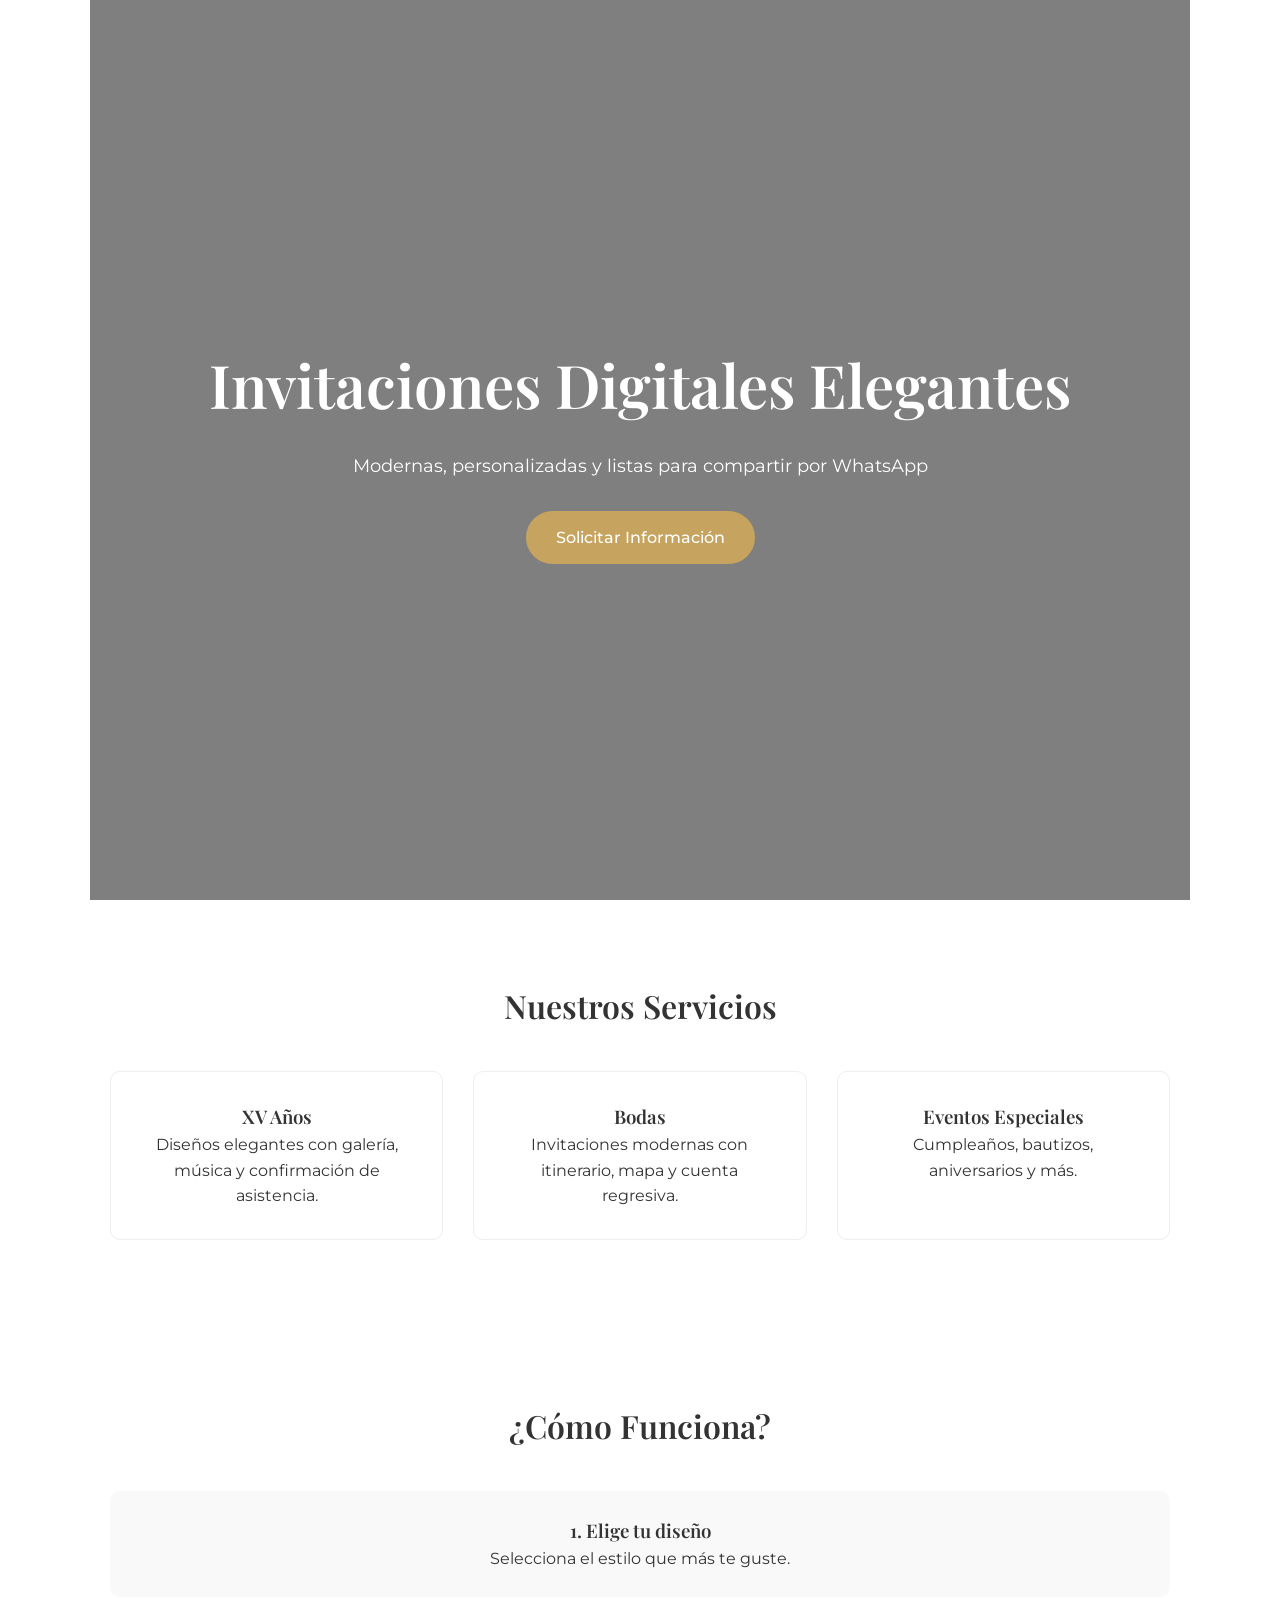
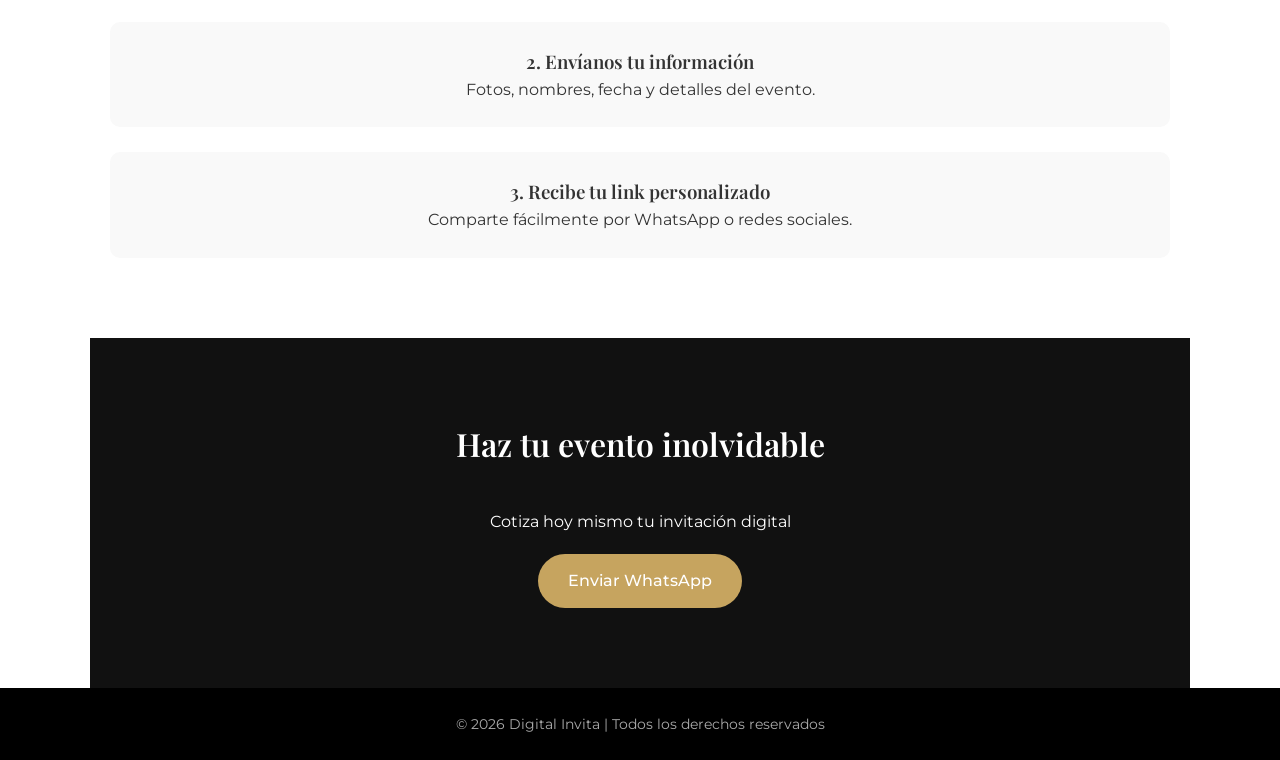
==== index.html @ bcbbf936 "Create index.html" ====
<!DOCTYPE html>
<html lang="es">
<head>
<meta charset="UTF-8">
<meta name="viewport" content="width=device-width, initial-scale=1.0">
<title>Invitaciones Digitales | Digital Invita</title>
<meta name="description" content="Invitaciones digitales elegantes, modernas y personalizadas para XV años, bodas y eventos especiales.">

<link href="https://fonts.googleapis.com/css2?family=Playfair+Display:wght@500;600&family=Montserrat:wght@300;400;500&display=swap" rel="stylesheet">

<style>

:root{
  --color-principal:#c6a45f;
  --color-oscuro:#111;
  --color-claro:#fff;
  --gris:#777;
}

*{
  margin:0;
  padding:0;
  box-sizing:border-box;
}

body{
  font-family:'Montserrat', sans-serif;
  background:#fff;
  color:#333;
  line-height:1.6;
}

h1,h2,h3{
  font-family:'Playfair Display', serif;
  font-weight:600;
}

/* HERO */

.hero{
  height:100vh;
  background:linear-gradient(rgba(0,0,0,.5),rgba(0,0,0,.5)),
  url('https://images.unsplash.com/photo-1519741497674-611481863552') center/cover no-repeat;
  display:flex;
  align-items:center;
  justify-content:center;
  text-align:center;
  color:#fff;
  padding:20px;
}

.hero h1{
  font-size:clamp(32px,6vw,60px);
  margin-bottom:20px;
}

.hero p{
  font-size:18px;
  margin-bottom:30px;
}

.btn{
  display:inline-block;
  padding:14px 30px;
  background:var(--color-principal);
  color:#fff;
  text-decoration:none;
  border-radius:30px;
  font-weight:500;
  transition:.3s;
}

.btn:hover{
  background:#a8894d;
}

/* SECTIONS */

section{
  padding:80px 20px;
  max-width:1100px;
  margin:auto;
  text-align:center;
}

section h2{
  margin-bottom:40px;
  font-size:32px;
}

/* SERVICIOS */

.cards{
  display:grid;
  grid-template-columns:repeat(auto-fit,minmax(250px,1fr));
  gap:30px;
}

.card{
  padding:30px;
  border:1px solid #eee;
  border-radius:10px;
  transition:.3s;
}

.card:hover{
  transform:translateY(-5px);
  box-shadow:0 10px 20px rgba(0,0,0,.08);
}

/* PASOS */

.steps{
  display:grid;
  gap:25px;
}

.step{
  background:#f9f9f9;
  padding:25px;
  border-radius:10px;
}

/* CTA FINAL */

.cta{
  background:var(--color-oscuro);
  color:#fff;
  padding:80px 20px;
}

/* FOOTER */

footer{
  background:#000;
  color:#aaa;
  text-align:center;
  padding:25px;
  font-size:14px;
}

</style>
</head>
<body>

<!-- HERO -->

<section class="hero">
  <div>
    <h1>Invitaciones Digitales Elegantes</h1>
    <p>Modernas, personalizadas y listas para compartir por WhatsApp</p>
    <a href="#contacto" class="btn">Solicitar Información</a>
  </div>
</section>

<!-- SERVICIOS -->

<section>
  <h2>Nuestros Servicios</h2>
  <div class="cards">
    <div class="card">
      <h3>XV Años</h3>
      <p>Diseños elegantes con galería, música y confirmación de asistencia.</p>
    </div>
    <div class="card">
      <h3>Bodas</h3>
      <p>Invitaciones modernas con itinerario, mapa y cuenta regresiva.</p>
    </div>
    <div class="card">
      <h3>Eventos Especiales</h3>
      <p>Cumpleaños, bautizos, aniversarios y más.</p>
    </div>
  </div>
</section>

<!-- CÓMO FUNCIONA -->

<section>
  <h2>¿Cómo Funciona?</h2>
  <div class="steps">
    <div class="step">
      <h3>1. Elige tu diseño</h3>
      <p>Selecciona el estilo que más te guste.</p>
    </div>
    <div class="step">
      <h3>2. Envíanos tu información</h3>
      <p>Fotos, nombres, fecha y detalles del evento.</p>
    </div>
    <div class="step">
      <h3>3. Recibe tu link personalizado</h3>
      <p>Comparte fácilmente por WhatsApp o redes sociales.</p>
    </div>
  </div>
</section>

<!-- CTA FINAL -->

<section class="cta" id="contacto">
  <h2>Haz tu evento inolvidable</h2>
  <p style="margin:20px 0;">Cotiza hoy mismo tu invitación digital</p>
  <a href="https://wa.me/521XXXXXXXXXX" class="btn">Enviar WhatsApp</a>
</section>

<footer>
  © 2026 Digital Invita | Todos los derechos reservados
</footer>

</body>
</html>
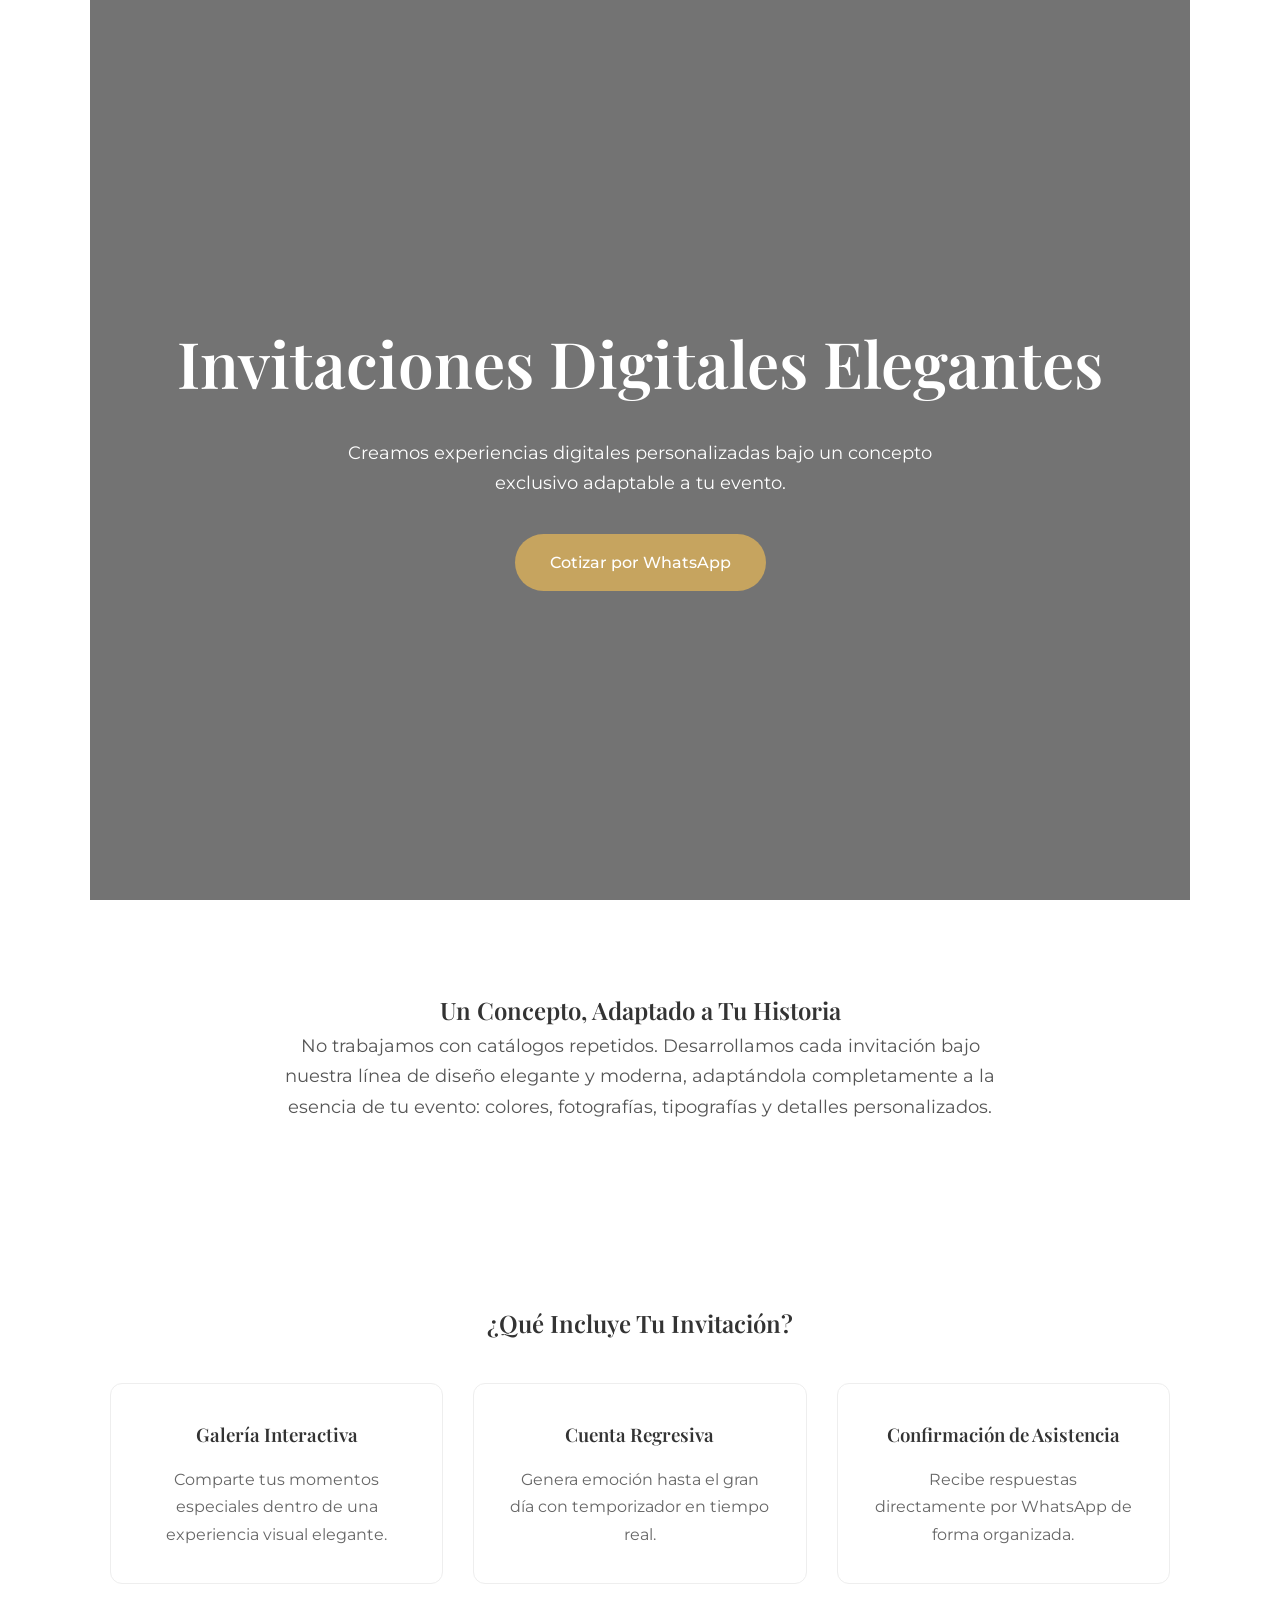
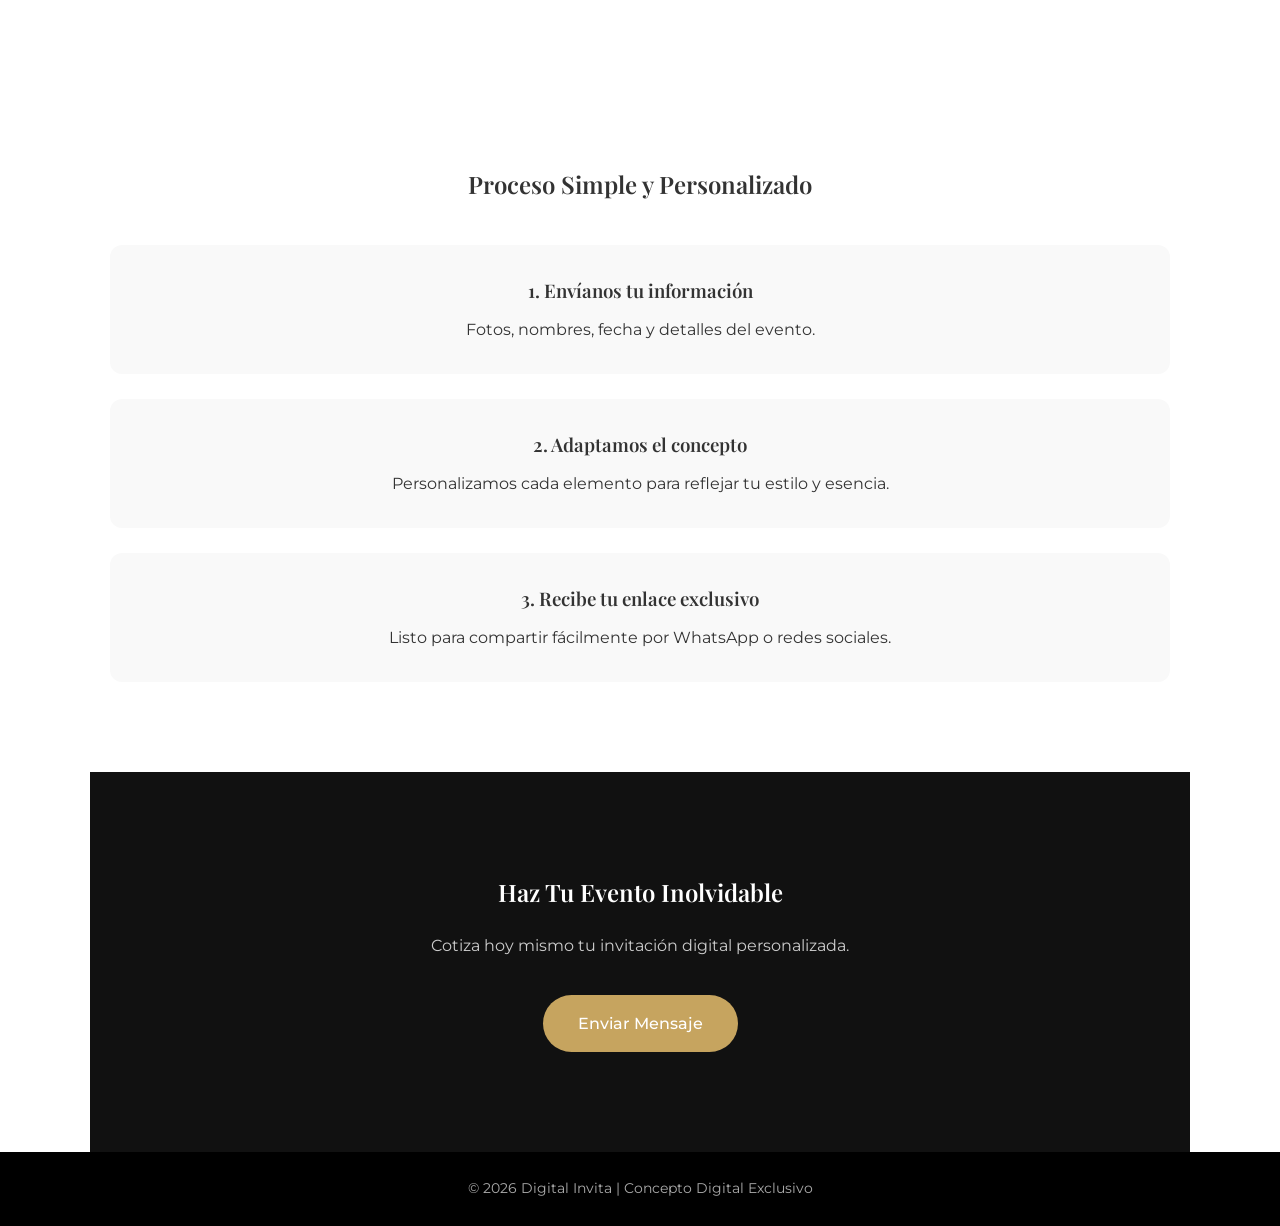
==== commit 9c867066: "Actualizar index.html" ====
--- a/index.html
+++ b/index.html
@@ -3,10 +3,10 @@
 <head>
 <meta charset="UTF-8">
 <meta name="viewport" content="width=device-width, initial-scale=1.0">
-<title>Invitaciones Digitales | Digital Invita</title>
-<meta name="description" content="Invitaciones digitales elegantes, modernas y personalizadas para XV años, bodas y eventos especiales.">
-
-<link href="https://fonts.googleapis.com/css2?family=Playfair+Display:wght@500;600&family=Montserrat:wght@300;400;500&display=swap" rel="stylesheet">
+<title>Invitaciones Digitales Personalizadas | Digital Invita</title>
+<meta name="description" content="Invitaciones digitales elegantes y personalizadas bajo un concepto exclusivo adaptable a tu evento.">
+
+<link href="https://fonts.googleapis.com/css2?family=Playfair+Display:wght@500;600;700&family=Montserrat:wght@300;400;500&display=swap" rel="stylesheet">
 
 <style>
 
@@ -27,7 +27,7 @@
   font-family:'Montserrat', sans-serif;
   background:#fff;
   color:#333;
-  line-height:1.6;
+  line-height:1.7;
 }
 
 h1,h2,h3{
@@ -35,11 +35,18 @@
   font-weight:600;
 }
 
+section{
+  padding:90px 20px;
+  max-width:1100px;
+  margin:auto;
+  text-align:center;
+}
+
 /* HERO */
 
 .hero{
   height:100vh;
-  background:linear-gradient(rgba(0,0,0,.5),rgba(0,0,0,.5)),
+  background:linear-gradient(rgba(0,0,0,.55),rgba(0,0,0,.55)),
   url('https://images.unsplash.com/photo-1519741497674-611481863552') center/cover no-repeat;
   display:flex;
   align-items:center;
@@ -50,62 +57,69 @@
 }
 
 .hero h1{
-  font-size:clamp(32px,6vw,60px);
+  font-size:clamp(34px,6vw,64px);
   margin-bottom:20px;
 }
 
 .hero p{
   font-size:18px;
-  margin-bottom:30px;
+  max-width:600px;
+  margin:0 auto 35px;
 }
 
 .btn{
   display:inline-block;
-  padding:14px 30px;
+  padding:15px 35px;
   background:var(--color-principal);
   color:#fff;
   text-decoration:none;
-  border-radius:30px;
+  border-radius:40px;
   font-weight:500;
-  transition:.3s;
+  transition:.3s ease;
 }
 
 .btn:hover{
   background:#a8894d;
-}
-
-/* SECTIONS */
-
-section{
-  padding:80px 20px;
-  max-width:1100px;
+  transform:translateY(-2px);
+}
+
+/* CONCEPTO */
+
+.concepto p{
+  max-width:750px;
   margin:auto;
-  text-align:center;
-}
-
-section h2{
-  margin-bottom:40px;
-  font-size:32px;
-}
-
-/* SERVICIOS */
+  font-size:18px;
+  color:#555;
+}
+
+/* BENEFICIOS */
 
 .cards{
   display:grid;
-  grid-template-columns:repeat(auto-fit,minmax(250px,1fr));
+  grid-template-columns:repeat(auto-fit,minmax(260px,1fr));
   gap:30px;
+  margin-top:40px;
 }
 
 .card{
-  padding:30px;
+  padding:35px;
   border:1px solid #eee;
-  border-radius:10px;
+  border-radius:12px;
   transition:.3s;
+  background:#fff;
 }
 
 .card:hover{
-  transform:translateY(-5px);
-  box-shadow:0 10px 20px rgba(0,0,0,.08);
+  transform:translateY(-6px);
+  box-shadow:0 15px 30px rgba(0,0,0,.07);
+}
+
+.card h3{
+  margin-bottom:15px;
+}
+
+.card p{
+  color:#666;
 }
 
 /* PASOS */
@@ -113,12 +127,17 @@
 .steps{
   display:grid;
   gap:25px;
+  margin-top:40px;
 }
 
 .step{
   background:#f9f9f9;
-  padding:25px;
-  border-radius:10px;
+  padding:30px;
+  border-radius:12px;
+}
+
+.step h3{
+  margin-bottom:10px;
 }
 
 /* CTA FINAL */
@@ -126,10 +145,13 @@
 .cta{
   background:var(--color-oscuro);
   color:#fff;
-  padding:80px 20px;
-}
-
-/* FOOTER */
+  padding:100px 20px;
+}
+
+.cta p{
+  margin:20px 0 35px;
+  color:#ccc;
+}
 
 footer{
   background:#000;
@@ -148,62 +170,74 @@
 <section class="hero">
   <div>
     <h1>Invitaciones Digitales Elegantes</h1>
-    <p>Modernas, personalizadas y listas para compartir por WhatsApp</p>
-    <a href="#contacto" class="btn">Solicitar Información</a>
+    <p>Creamos experiencias digitales personalizadas bajo un concepto exclusivo adaptable a tu evento.</p>
+    <a href="#contacto" class="btn">Cotizar por WhatsApp</a>
   </div>
 </section>
 
-<!-- SERVICIOS -->
+<!-- CONCEPTO -->
+
+<section class="concepto">
+  <h2>Un Concepto, Adaptado a Tu Historia</h2>
+  <p>
+  No trabajamos con catálogos repetidos.  
+  Desarrollamos cada invitación bajo nuestra línea de diseño elegante y moderna,
+  adaptándola completamente a la esencia de tu evento: colores, fotografías,
+  tipografías y detalles personalizados.
+  </p>
+</section>
+
+<!-- BENEFICIOS -->
 
 <section>
-  <h2>Nuestros Servicios</h2>
+  <h2>¿Qué Incluye Tu Invitación?</h2>
   <div class="cards">
     <div class="card">
-      <h3>XV Años</h3>
-      <p>Diseños elegantes con galería, música y confirmación de asistencia.</p>
+      <h3>Galería Interactiva</h3>
+      <p>Comparte tus momentos especiales dentro de una experiencia visual elegante.</p>
     </div>
     <div class="card">
-      <h3>Bodas</h3>
-      <p>Invitaciones modernas con itinerario, mapa y cuenta regresiva.</p>
+      <h3>Cuenta Regresiva</h3>
+      <p>Genera emoción hasta el gran día con temporizador en tiempo real.</p>
     </div>
     <div class="card">
-      <h3>Eventos Especiales</h3>
-      <p>Cumpleaños, bautizos, aniversarios y más.</p>
+      <h3>Confirmación de Asistencia</h3>
+      <p>Recibe respuestas directamente por WhatsApp de forma organizada.</p>
     </div>
   </div>
 </section>
 
-<!-- CÓMO FUNCIONA -->
+<!-- PROCESO -->
 
 <section>
-  <h2>¿Cómo Funciona?</h2>
+  <h2>Proceso Simple y Personalizado</h2>
   <div class="steps">
     <div class="step">
-      <h3>1. Elige tu diseño</h3>
-      <p>Selecciona el estilo que más te guste.</p>
+      <h3>1. Envíanos tu información</h3>
+      <p>Fotos, nombres, fecha y detalles del evento.</p>
     </div>
     <div class="step">
-      <h3>2. Envíanos tu información</h3>
-      <p>Fotos, nombres, fecha y detalles del evento.</p>
+      <h3>2. Adaptamos el concepto</h3>
+      <p>Personalizamos cada elemento para reflejar tu estilo y esencia.</p>
     </div>
     <div class="step">
-      <h3>3. Recibe tu link personalizado</h3>
-      <p>Comparte fácilmente por WhatsApp o redes sociales.</p>
+      <h3>3. Recibe tu enlace exclusivo</h3>
+      <p>Listo para compartir fácilmente por WhatsApp o redes sociales.</p>
     </div>
   </div>
 </section>
 
-<!-- CTA FINAL -->
+<!-- CTA -->
 
 <section class="cta" id="contacto">
-  <h2>Haz tu evento inolvidable</h2>
-  <p style="margin:20px 0;">Cotiza hoy mismo tu invitación digital</p>
-  <a href="https://wa.me/521XXXXXXXXXX" class="btn">Enviar WhatsApp</a>
+  <h2>Haz Tu Evento Inolvidable</h2>
+  <p>Cotiza hoy mismo tu invitación digital personalizada.</p>
+  <a href="https://wa.me/521XXXXXXXXXX" class="btn">Enviar Mensaje</a>
 </section>
 
 <footer>
-  © 2026 Digital Invita | Todos los derechos reservados
+  © 2026 Digital Invita | Concepto Digital Exclusivo
 </footer>
 
 </body>
-</html>
+</html>
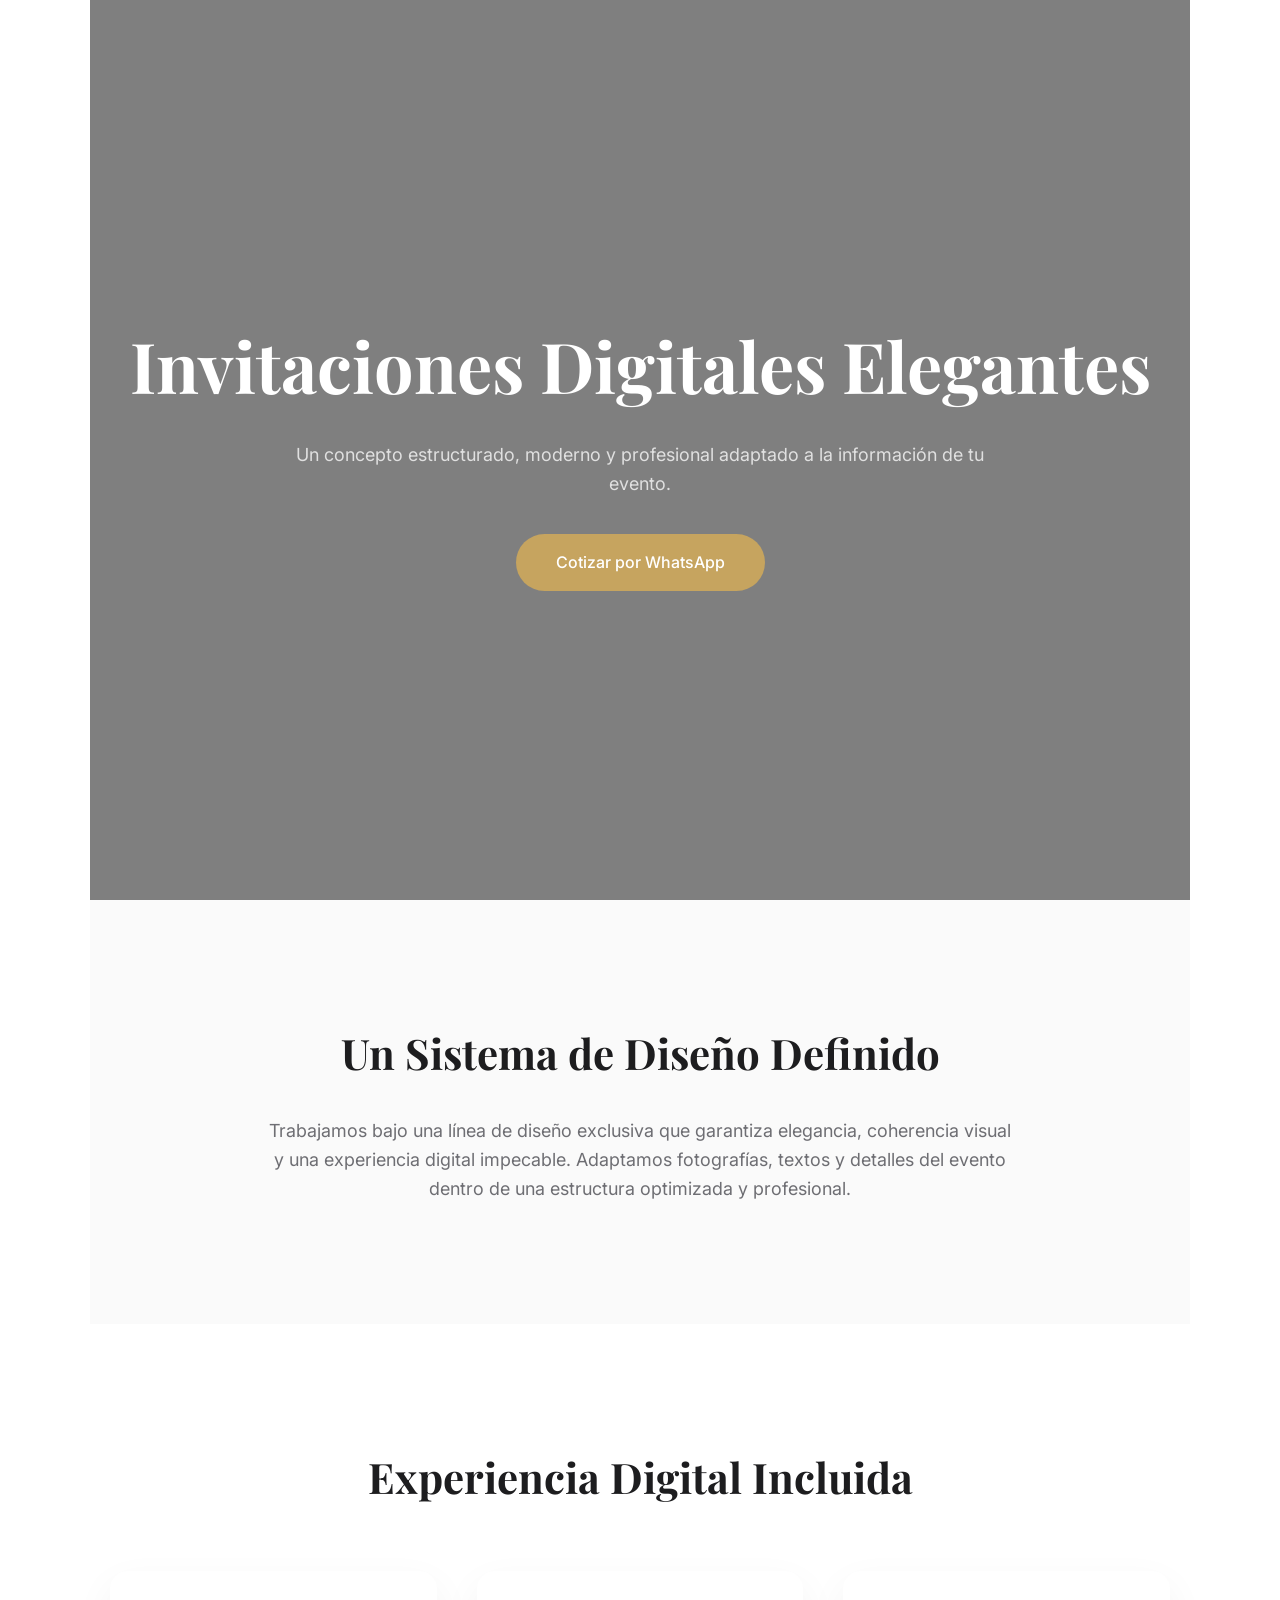
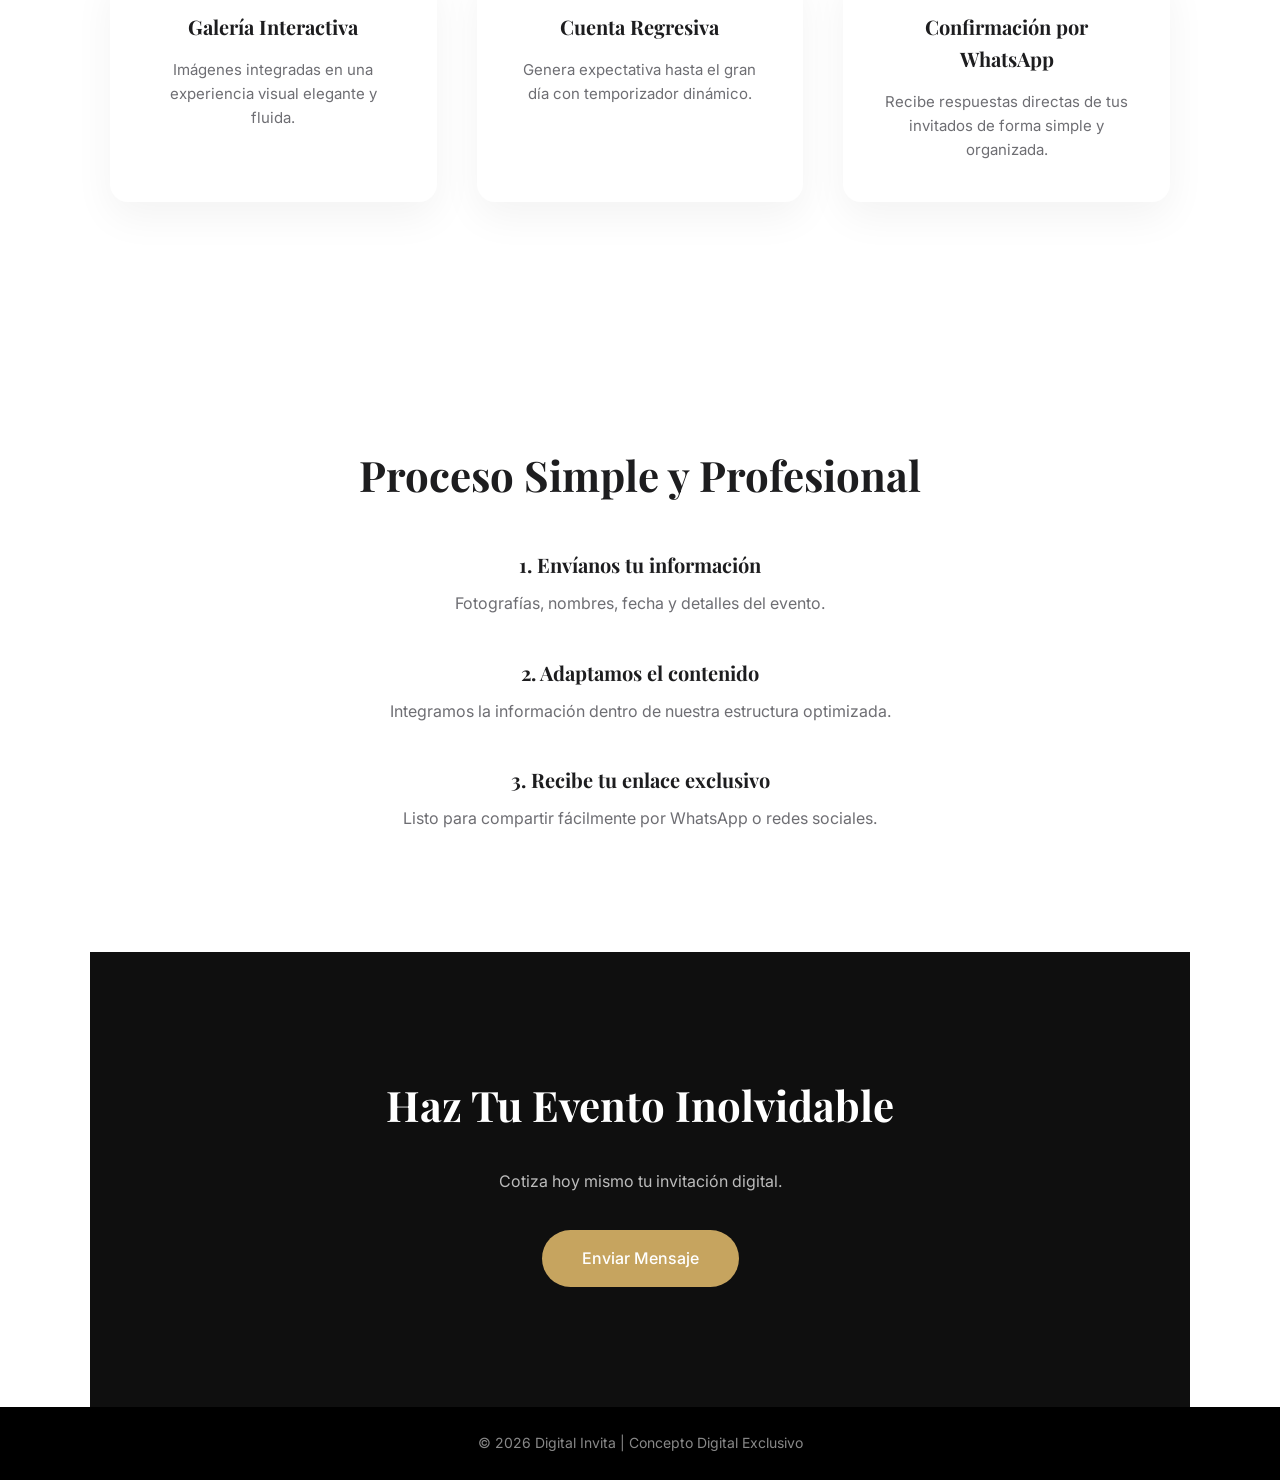
==== commit 691f85ec: "Actualizar index.html" ====
--- a/index.html
+++ b/index.html
@@ -3,19 +3,23 @@
 <head>
 <meta charset="UTF-8">
 <meta name="viewport" content="width=device-width, initial-scale=1.0">
-<title>Invitaciones Digitales Personalizadas | Digital Invita</title>
-<meta name="description" content="Invitaciones digitales elegantes y personalizadas bajo un concepto exclusivo adaptable a tu evento.">
-
-<link href="https://fonts.googleapis.com/css2?family=Playfair+Display:wght@500;600;700&family=Montserrat:wght@300;400;500&display=swap" rel="stylesheet">
+<title>Digital Invita | Invitaciones Digitales Elegantes</title>
+<meta name="description" content="Invitaciones digitales elegantes bajo un concepto estructurado, moderno y profesional.">
+
+<link href="https://fonts.googleapis.com/css2?family=Playfair+Display:wght@600;700&family=Inter:wght@300;400;500;600&display=swap" rel="stylesheet">
 
 <style>
 
+/* ===== VARIABLES ===== */
+
 :root{
-  --color-principal:#c6a45f;
-  --color-oscuro:#111;
-  --color-claro:#fff;
-  --gris:#777;
-}
+  --gold:#c6a45f;
+  --dark:#0f0f0f;
+  --light:#ffffff;
+  --gray:#6e6e73;
+}
+
+/* ===== RESET ===== */
 
 *{
   margin:0;
@@ -24,143 +28,171 @@
 }
 
 body{
-  font-family:'Montserrat', sans-serif;
+  font-family:'Inter', sans-serif;
   background:#fff;
-  color:#333;
-  line-height:1.7;
-}
-
-h1,h2,h3{
-  font-family:'Playfair Display', serif;
-  font-weight:600;
+  color:#1d1d1f;
+  line-height:1.6;
+  -webkit-font-smoothing:antialiased;
 }
 
 section{
-  padding:90px 20px;
+  padding:120px 20px;
   max-width:1100px;
   margin:auto;
   text-align:center;
 }
 
-/* HERO */
+h1,h2,h3{
+  font-family:'Playfair Display', serif;
+}
+
+h2{
+  font-size:clamp(28px,4vw,42px);
+  margin-bottom:30px;
+}
+
+p{
+  color:var(--gray);
+  max-width:750px;
+  margin:auto;
+}
+
+/* ===== HERO ===== */
 
 .hero{
   height:100vh;
-  background:linear-gradient(rgba(0,0,0,.55),rgba(0,0,0,.55)),
-  url('https://images.unsplash.com/photo-1519741497674-611481863552') center/cover no-repeat;
   display:flex;
   align-items:center;
   justify-content:center;
   text-align:center;
+  background:
+  linear-gradient(rgba(0,0,0,.5),rgba(0,0,0,.5)),
+  url('https://images.unsplash.com/photo-1519741497674-611481863552') center/cover no-repeat;
   color:#fff;
   padding:20px;
 }
 
+.hero-content{
+  animation:fadeUp 1.2s ease forwards;
+  opacity:0;
+}
+
 .hero h1{
-  font-size:clamp(34px,6vw,64px);
+  font-size:clamp(36px,6vw,70px);
   margin-bottom:20px;
 }
 
 .hero p{
   font-size:18px;
-  max-width:600px;
-  margin:0 auto 35px;
+  margin-bottom:35px;
+  color:#e0e0e0;
 }
 
 .btn{
   display:inline-block;
-  padding:15px 35px;
-  background:var(--color-principal);
+  padding:16px 40px;
+  background:var(--gold);
   color:#fff;
   text-decoration:none;
-  border-radius:40px;
+  border-radius:50px;
   font-weight:500;
   transition:.3s ease;
 }
 
 .btn:hover{
-  background:#a8894d;
-  transform:translateY(-2px);
-}
-
-/* CONCEPTO */
+  transform:translateY(-3px);
+  box-shadow:0 10px 25px rgba(0,0,0,.2);
+}
+
+/* ===== CONCEPTO ===== */
+
+.concepto{
+  background:#fafafa;
+}
 
 .concepto p{
-  max-width:750px;
-  margin:auto;
   font-size:18px;
-  color:#555;
-}
-
-/* BENEFICIOS */
-
-.cards{
+}
+
+/* ===== BENEFICIOS ===== */
+
+.grid{
   display:grid;
   grid-template-columns:repeat(auto-fit,minmax(260px,1fr));
-  gap:30px;
-  margin-top:40px;
+  gap:40px;
+  margin-top:60px;
 }
 
 .card{
-  padding:35px;
-  border:1px solid #eee;
-  border-radius:12px;
-  transition:.3s;
+  padding:40px;
+  border-radius:18px;
   background:#fff;
-}
-
-.card:hover{
-  transform:translateY(-6px);
-  box-shadow:0 15px 30px rgba(0,0,0,.07);
+  box-shadow:0 15px 40px rgba(0,0,0,.05);
+  transition:.4s ease;
+  opacity:0;
+  transform:translateY(40px);
+}
+
+.card.visible{
+  opacity:1;
+  transform:translateY(0);
 }
 
 .card h3{
   margin-bottom:15px;
+  font-size:20px;
 }
 
 .card p{
-  color:#666;
-}
-
-/* PASOS */
-
-.steps{
-  display:grid;
-  gap:25px;
+  font-size:15px;
+}
+
+/* ===== PROCESO ===== */
+
+.step{
   margin-top:40px;
-}
-
-.step{
-  background:#f9f9f9;
-  padding:30px;
-  border-radius:12px;
 }
 
 .step h3{
   margin-bottom:10px;
-}
-
-/* CTA FINAL */
+  font-size:20px;
+}
+
+/* ===== CTA ===== */
 
 .cta{
-  background:var(--color-oscuro);
+  background:var(--dark);
   color:#fff;
-  padding:100px 20px;
 }
 
 .cta p{
-  margin:20px 0 35px;
-  color:#ccc;
-}
+  color:#bcbcbc;
+  margin-bottom:35px;
+}
+
+/* ===== FOOTER ===== */
 
 footer{
   background:#000;
-  color:#aaa;
+  color:#888;
   text-align:center;
   padding:25px;
   font-size:14px;
 }
 
+/* ===== ANIMATIONS ===== */
+
+@keyframes fadeUp{
+  from{
+    opacity:0;
+    transform:translateY(40px);
+  }
+  to{
+    opacity:1;
+    transform:translateY(0);
+  }
+}
+
 </style>
 </head>
 <body>
@@ -168,9 +200,9 @@
 <!-- HERO -->
 
 <section class="hero">
-  <div>
+  <div class="hero-content">
     <h1>Invitaciones Digitales Elegantes</h1>
-    <p>Creamos experiencias digitales personalizadas bajo un concepto exclusivo adaptable a tu evento.</p>
+    <p>Un concepto estructurado, moderno y profesional adaptado a la información de tu evento.</p>
     <a href="#contacto" class="btn">Cotizar por WhatsApp</a>
   </div>
 </section>
@@ -178,31 +210,34 @@
 <!-- CONCEPTO -->
 
 <section class="concepto">
-  <h2>Un Concepto, Adaptado a Tu Historia</h2>
+  <h2>Un Sistema de Diseño Definido</h2>
   <p>
-  No trabajamos con catálogos repetidos.  
-  Desarrollamos cada invitación bajo nuestra línea de diseño elegante y moderna,
-  adaptándola completamente a la esencia de tu evento: colores, fotografías,
-  tipografías y detalles personalizados.
+  Trabajamos bajo una línea de diseño exclusiva que garantiza elegancia,
+  coherencia visual y una experiencia digital impecable.
+  Adaptamos fotografías, textos y detalles del evento dentro de
+  una estructura optimizada y profesional.
   </p>
 </section>
 
 <!-- BENEFICIOS -->
 
 <section>
-  <h2>¿Qué Incluye Tu Invitación?</h2>
-  <div class="cards">
+  <h2>Experiencia Digital Incluida</h2>
+
+  <div class="grid">
     <div class="card">
       <h3>Galería Interactiva</h3>
-      <p>Comparte tus momentos especiales dentro de una experiencia visual elegante.</p>
+      <p>Imágenes integradas en una experiencia visual elegante y fluida.</p>
     </div>
+
     <div class="card">
       <h3>Cuenta Regresiva</h3>
-      <p>Genera emoción hasta el gran día con temporizador en tiempo real.</p>
+      <p>Genera expectativa hasta el gran día con temporizador dinámico.</p>
     </div>
+
     <div class="card">
-      <h3>Confirmación de Asistencia</h3>
-      <p>Recibe respuestas directamente por WhatsApp de forma organizada.</p>
+      <h3>Confirmación por WhatsApp</h3>
+      <p>Recibe respuestas directas de tus invitados de forma simple y organizada.</p>
     </div>
   </div>
 </section>
@@ -210,20 +245,21 @@
 <!-- PROCESO -->
 
 <section>
-  <h2>Proceso Simple y Personalizado</h2>
-  <div class="steps">
-    <div class="step">
-      <h3>1. Envíanos tu información</h3>
-      <p>Fotos, nombres, fecha y detalles del evento.</p>
-    </div>
-    <div class="step">
-      <h3>2. Adaptamos el concepto</h3>
-      <p>Personalizamos cada elemento para reflejar tu estilo y esencia.</p>
-    </div>
-    <div class="step">
-      <h3>3. Recibe tu enlace exclusivo</h3>
-      <p>Listo para compartir fácilmente por WhatsApp o redes sociales.</p>
-    </div>
+  <h2>Proceso Simple y Profesional</h2>
+
+  <div class="step">
+    <h3>1. Envíanos tu información</h3>
+    <p>Fotografías, nombres, fecha y detalles del evento.</p>
+  </div>
+
+  <div class="step">
+    <h3>2. Adaptamos el contenido</h3>
+    <p>Integramos la información dentro de nuestra estructura optimizada.</p>
+  </div>
+
+  <div class="step">
+    <h3>3. Recibe tu enlace exclusivo</h3>
+    <p>Listo para compartir fácilmente por WhatsApp o redes sociales.</p>
   </div>
 </section>
 
@@ -231,7 +267,7 @@
 
 <section class="cta" id="contacto">
   <h2>Haz Tu Evento Inolvidable</h2>
-  <p>Cotiza hoy mismo tu invitación digital personalizada.</p>
+  <p>Cotiza hoy mismo tu invitación digital.</p>
   <a href="https://wa.me/521XXXXXXXXXX" class="btn">Enviar Mensaje</a>
 </section>
 
@@ -239,5 +275,25 @@
   © 2026 Digital Invita | Concepto Digital Exclusivo
 </footer>
 
+<script>
+
+/* Animación suave al hacer scroll */
+
+const cards = document.querySelectorAll('.card');
+
+function reveal(){
+  const trigger = window.innerHeight * 0.85;
+  cards.forEach(card=>{
+    const top = card.getBoundingClientRect().top;
+    if(top < trigger){
+      card.classList.add('visible');
+    }
+  });
+}
+
+window.addEventListener('scroll', reveal);
+
+</script>
+
 </body>
 </html>
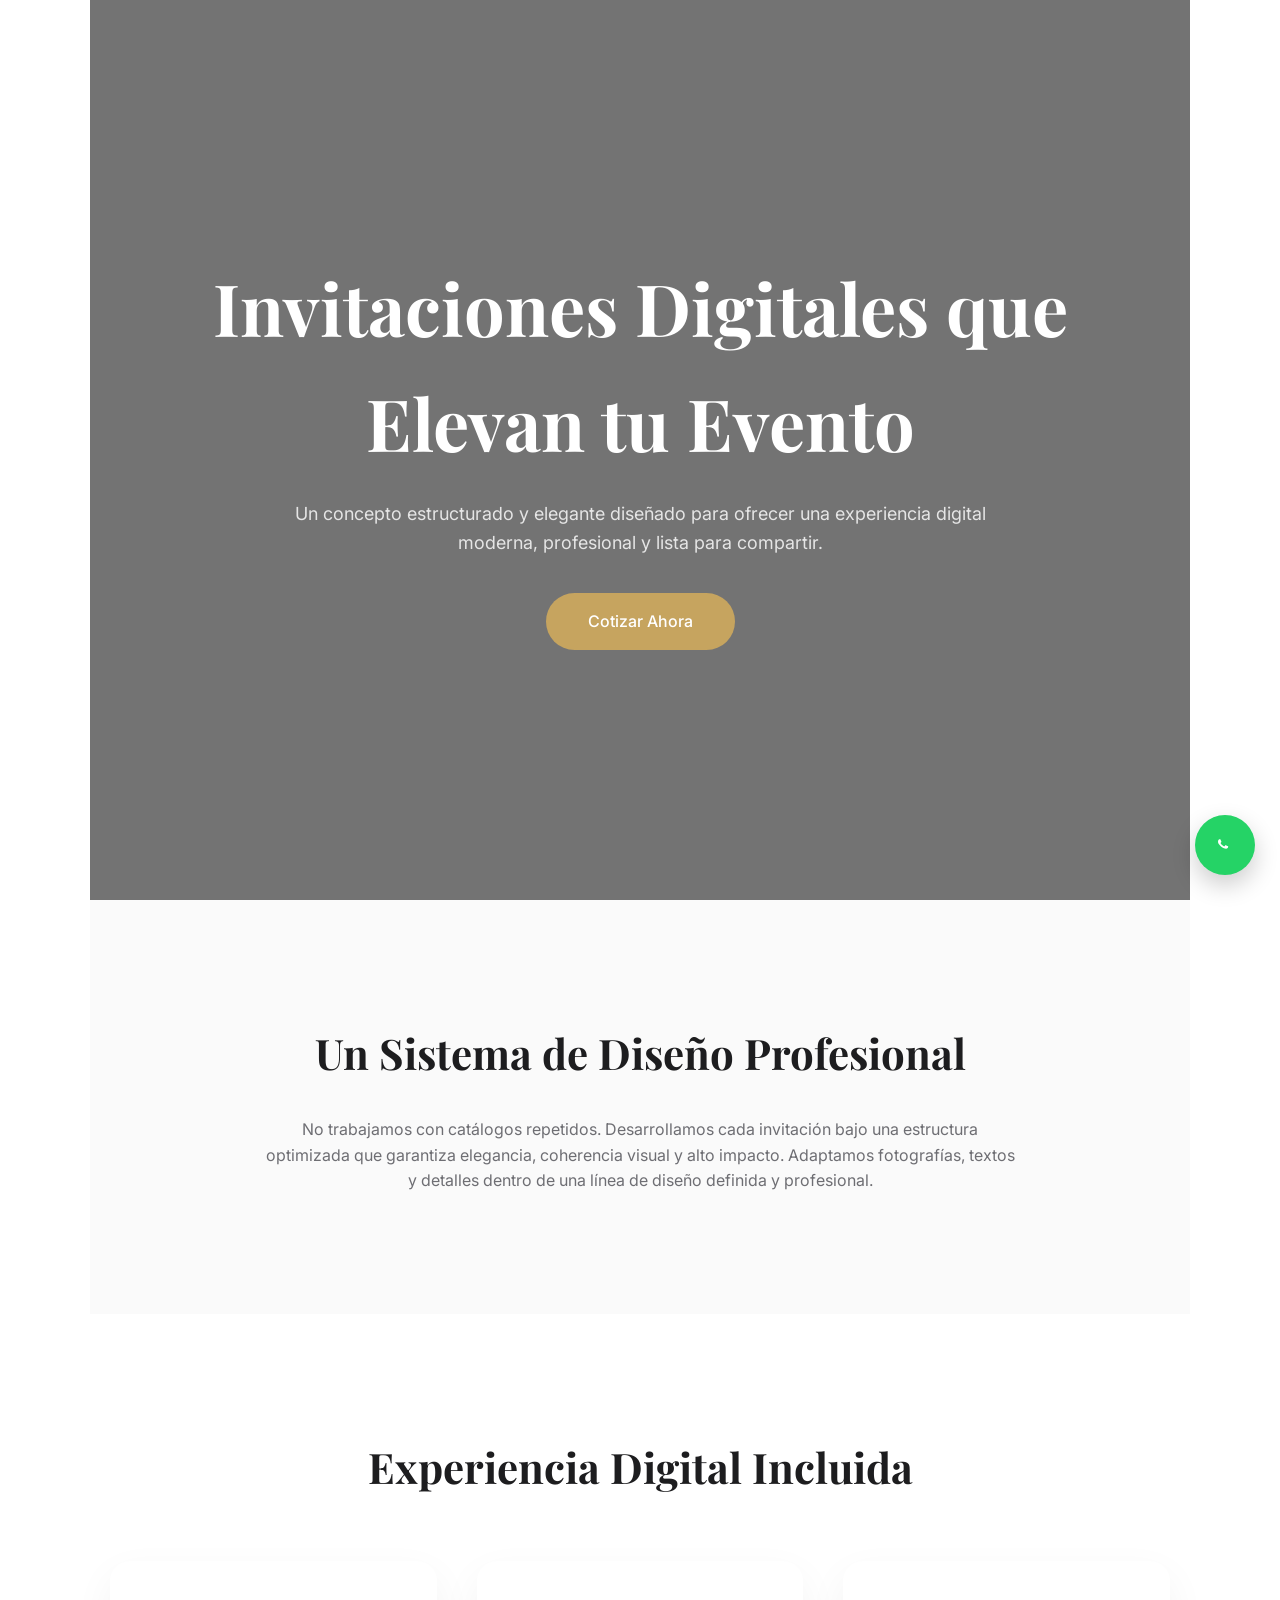
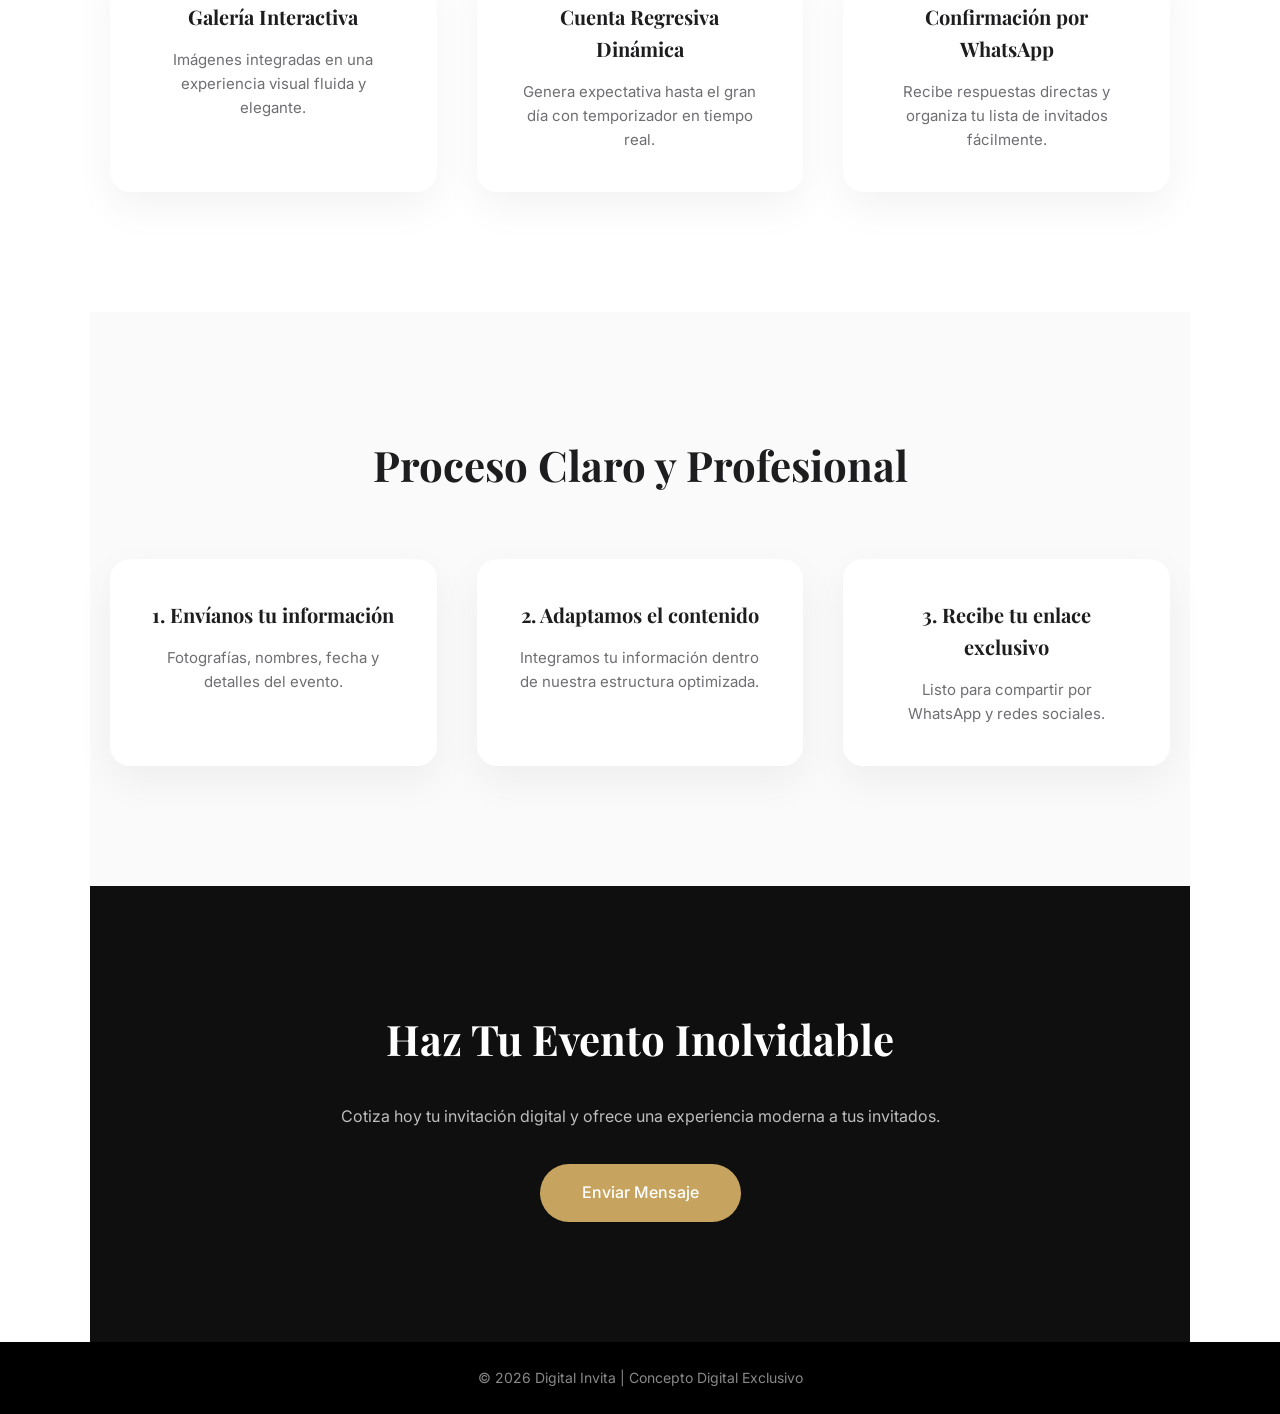
==== commit 3f455254: "Actualizar index.html" ====
--- a/index.html
+++ b/index.html
@@ -3,14 +3,18 @@
 <head>
 <meta charset="UTF-8">
 <meta name="viewport" content="width=device-width, initial-scale=1.0">
+
 <title>Digital Invita | Invitaciones Digitales Elegantes</title>
-<meta name="description" content="Invitaciones digitales elegantes bajo un concepto estructurado, moderno y profesional.">
+<meta name="description" content="Invitaciones digitales elegantes bajo un concepto estructurado y profesional. Experiencia moderna lista para compartir por WhatsApp.">
+
+<link rel="preconnect" href="https://fonts.googleapis.com">
+<link rel="preconnect" href="https://fonts.gstatic.com" crossorigin>
 
 <link href="https://fonts.googleapis.com/css2?family=Playfair+Display:wght@600;700&family=Inter:wght@300;400;500;600&display=swap" rel="stylesheet">
 
 <style>
 
-/* ===== VARIABLES ===== */
+/* ========= VARIABLES ========= */
 
 :root{
   --gold:#c6a45f;
@@ -19,12 +23,16 @@
   --gray:#6e6e73;
 }
 
-/* ===== RESET ===== */
+/* ========= RESET ========= */
 
 *{
   margin:0;
   padding:0;
   box-sizing:border-box;
+}
+
+html{
+  scroll-behavior:smooth;
 }
 
 body{
@@ -33,6 +41,7 @@
   color:#1d1d1f;
   line-height:1.6;
   -webkit-font-smoothing:antialiased;
+  overflow-x:hidden;
 }
 
 section{
@@ -53,11 +62,11 @@
 
 p{
   color:var(--gray);
-  max-width:750px;
+  max-width:760px;
   margin:auto;
 }
 
-/* ===== HERO ===== */
+/* ========= HERO ========= */
 
 .hero{
   height:100vh;
@@ -66,8 +75,8 @@
   justify-content:center;
   text-align:center;
   background:
-  linear-gradient(rgba(0,0,0,.5),rgba(0,0,0,.5)),
-  url('https://images.unsplash.com/photo-1519741497674-611481863552') center/cover no-repeat;
+  linear-gradient(rgba(0,0,0,.55),rgba(0,0,0,.55)),
+  url('https://images.unsplash.com/photo-1519741497674-611481863552?q=80&w=1600&auto=format&fit=crop') center/cover no-repeat;
   color:#fff;
   padding:20px;
 }
@@ -78,19 +87,19 @@
 }
 
 .hero h1{
-  font-size:clamp(36px,6vw,70px);
+  font-size:clamp(38px,6vw,72px);
   margin-bottom:20px;
 }
 
 .hero p{
   font-size:18px;
   margin-bottom:35px;
-  color:#e0e0e0;
+  color:#e5e5e5;
 }
 
 .btn{
   display:inline-block;
-  padding:16px 40px;
+  padding:16px 42px;
   background:var(--gold);
   color:#fff;
   text-decoration:none;
@@ -100,21 +109,15 @@
 }
 
 .btn:hover{
-  transform:translateY(-3px);
-  box-shadow:0 10px 25px rgba(0,0,0,.2);
-}
-
-/* ===== CONCEPTO ===== */
-
-.concepto{
+  transform:translateY(-4px);
+  box-shadow:0 15px 30px rgba(0,0,0,.25);
+}
+
+/* ========= SECCIONES ========= */
+
+.light{
   background:#fafafa;
 }
-
-.concepto p{
-  font-size:18px;
-}
-
-/* ===== BENEFICIOS ===== */
 
 .grid{
   display:grid;
@@ -125,10 +128,10 @@
 
 .card{
   padding:40px;
-  border-radius:18px;
+  border-radius:20px;
   background:#fff;
   box-shadow:0 15px 40px rgba(0,0,0,.05);
-  transition:.4s ease;
+  transition:all .6s ease;
   opacity:0;
   transform:translateY(40px);
 }
@@ -147,18 +150,7 @@
   font-size:15px;
 }
 
-/* ===== PROCESO ===== */
-
-.step{
-  margin-top:40px;
-}
-
-.step h3{
-  margin-bottom:10px;
-  font-size:20px;
-}
-
-/* ===== CTA ===== */
+/* ========= CTA ========= */
 
 .cta{
   background:var(--dark);
@@ -166,11 +158,11 @@
 }
 
 .cta p{
-  color:#bcbcbc;
+  color:#bdbdbd;
   margin-bottom:35px;
 }
 
-/* ===== FOOTER ===== */
+/* ========= FOOTER ========= */
 
 footer{
   background:#000;
@@ -180,7 +172,34 @@
   font-size:14px;
 }
 
-/* ===== ANIMATIONS ===== */
+/* ========= WHATSAPP FLOAT ========= */
+
+.whatsapp{
+  position:fixed;
+  bottom:25px;
+  right:25px;
+  width:60px;
+  height:60px;
+  border-radius:50%;
+  background:#25D366;
+  display:flex;
+  align-items:center;
+  justify-content:center;
+  box-shadow:0 10px 25px rgba(0,0,0,.2);
+  transition:.3s ease;
+  z-index:999;
+}
+
+.whatsapp:hover{
+  transform:scale(1.08);
+}
+
+.whatsapp svg{
+  width:28px;
+  fill:#fff;
+}
+
+/* ========= ANIMATIONS ========= */
 
 @keyframes fadeUp{
   from{
@@ -201,21 +220,20 @@
 
 <section class="hero">
   <div class="hero-content">
-    <h1>Invitaciones Digitales Elegantes</h1>
-    <p>Un concepto estructurado, moderno y profesional adaptado a la información de tu evento.</p>
-    <a href="#contacto" class="btn">Cotizar por WhatsApp</a>
+    <h1>Invitaciones Digitales que Elevan tu Evento</h1>
+    <p>Un concepto estructurado y elegante diseñado para ofrecer una experiencia digital moderna, profesional y lista para compartir.</p>
+    <a href="#contacto" class="btn">Cotizar Ahora</a>
   </div>
 </section>
 
 <!-- CONCEPTO -->
 
-<section class="concepto">
-  <h2>Un Sistema de Diseño Definido</h2>
+<section class="light">
+  <h2>Un Sistema de Diseño Profesional</h2>
   <p>
-  Trabajamos bajo una línea de diseño exclusiva que garantiza elegancia,
-  coherencia visual y una experiencia digital impecable.
-  Adaptamos fotografías, textos y detalles del evento dentro de
-  una estructura optimizada y profesional.
+  No trabajamos con catálogos repetidos.  
+  Desarrollamos cada invitación bajo una estructura optimizada que garantiza elegancia, coherencia visual y alto impacto.  
+  Adaptamos fotografías, textos y detalles dentro de una línea de diseño definida y profesional.
   </p>
 </section>
 
@@ -227,39 +245,41 @@
   <div class="grid">
     <div class="card">
       <h3>Galería Interactiva</h3>
-      <p>Imágenes integradas en una experiencia visual elegante y fluida.</p>
-    </div>
-
-    <div class="card">
-      <h3>Cuenta Regresiva</h3>
-      <p>Genera expectativa hasta el gran día con temporizador dinámico.</p>
+      <p>Imágenes integradas en una experiencia visual fluida y elegante.</p>
+    </div>
+
+    <div class="card">
+      <h3>Cuenta Regresiva Dinámica</h3>
+      <p>Genera expectativa hasta el gran día con temporizador en tiempo real.</p>
     </div>
 
     <div class="card">
       <h3>Confirmación por WhatsApp</h3>
-      <p>Recibe respuestas directas de tus invitados de forma simple y organizada.</p>
+      <p>Recibe respuestas directas y organiza tu lista de invitados fácilmente.</p>
     </div>
   </div>
 </section>
 
 <!-- PROCESO -->
 
-<section>
-  <h2>Proceso Simple y Profesional</h2>
-
-  <div class="step">
-    <h3>1. Envíanos tu información</h3>
-    <p>Fotografías, nombres, fecha y detalles del evento.</p>
-  </div>
-
-  <div class="step">
-    <h3>2. Adaptamos el contenido</h3>
-    <p>Integramos la información dentro de nuestra estructura optimizada.</p>
-  </div>
-
-  <div class="step">
-    <h3>3. Recibe tu enlace exclusivo</h3>
-    <p>Listo para compartir fácilmente por WhatsApp o redes sociales.</p>
+<section class="light">
+  <h2>Proceso Claro y Profesional</h2>
+
+  <div class="grid">
+    <div class="card">
+      <h3>1. Envíanos tu información</h3>
+      <p>Fotografías, nombres, fecha y detalles del evento.</p>
+    </div>
+
+    <div class="card">
+      <h3>2. Adaptamos el contenido</h3>
+      <p>Integramos tu información dentro de nuestra estructura optimizada.</p>
+    </div>
+
+    <div class="card">
+      <h3>3. Recibe tu enlace exclusivo</h3>
+      <p>Listo para compartir por WhatsApp y redes sociales.</p>
+    </div>
   </div>
 </section>
 
@@ -267,7 +287,7 @@
 
 <section class="cta" id="contacto">
   <h2>Haz Tu Evento Inolvidable</h2>
-  <p>Cotiza hoy mismo tu invitación digital.</p>
+  <p>Cotiza hoy tu invitación digital y ofrece una experiencia moderna a tus invitados.</p>
   <a href="https://wa.me/521XXXXXXXXXX" class="btn">Enviar Mensaje</a>
 </section>
 
@@ -275,9 +295,17 @@
   © 2026 Digital Invita | Concepto Digital Exclusivo
 </footer>
 
+<!-- BOTÓN FLOTANTE WHATSAPP -->
+
+<a href="https://wa.me/521XXXXXXXXXX" class="whatsapp" target="_blank">
+  <svg viewBox="0 0 32 32">
+    <path d="M19.11 17.09c-.29-.14-1.71-.84-1.97-.94-.26-.1-.45-.14-.64.14-.19.29-.74.94-.91 1.14-.17.19-.33.22-.62.07-.29-.14-1.23-.45-2.34-1.43-.87-.77-1.46-1.71-1.63-2-.17-.29-.02-.44.13-.59.13-.13.29-.33.43-.5.14-.17.19-.29.29-.48.1-.19.05-.36-.02-.5-.07-.14-.64-1.55-.88-2.12-.23-.55-.47-.47-.64-.48h-.55c-.19 0-.5.07-.76.36-.26.29-1 1-1 2.43 0 1.43 1.03 2.81 1.17 3 .14.19 2.02 3.08 4.89 4.32.68.29 1.21.46 1.63.59.68.22 1.3.19 1.79.12.55-.08 1.71-.7 1.95-1.38.24-.67.24-1.25.17-1.38-.07-.12-.26-.19-.55-.33z"/>
+  </svg>
+</a>
+
 <script>
 
-/* Animación suave al hacer scroll */
+/* Scroll reveal elegante */
 
 const cards = document.querySelectorAll('.card');
 
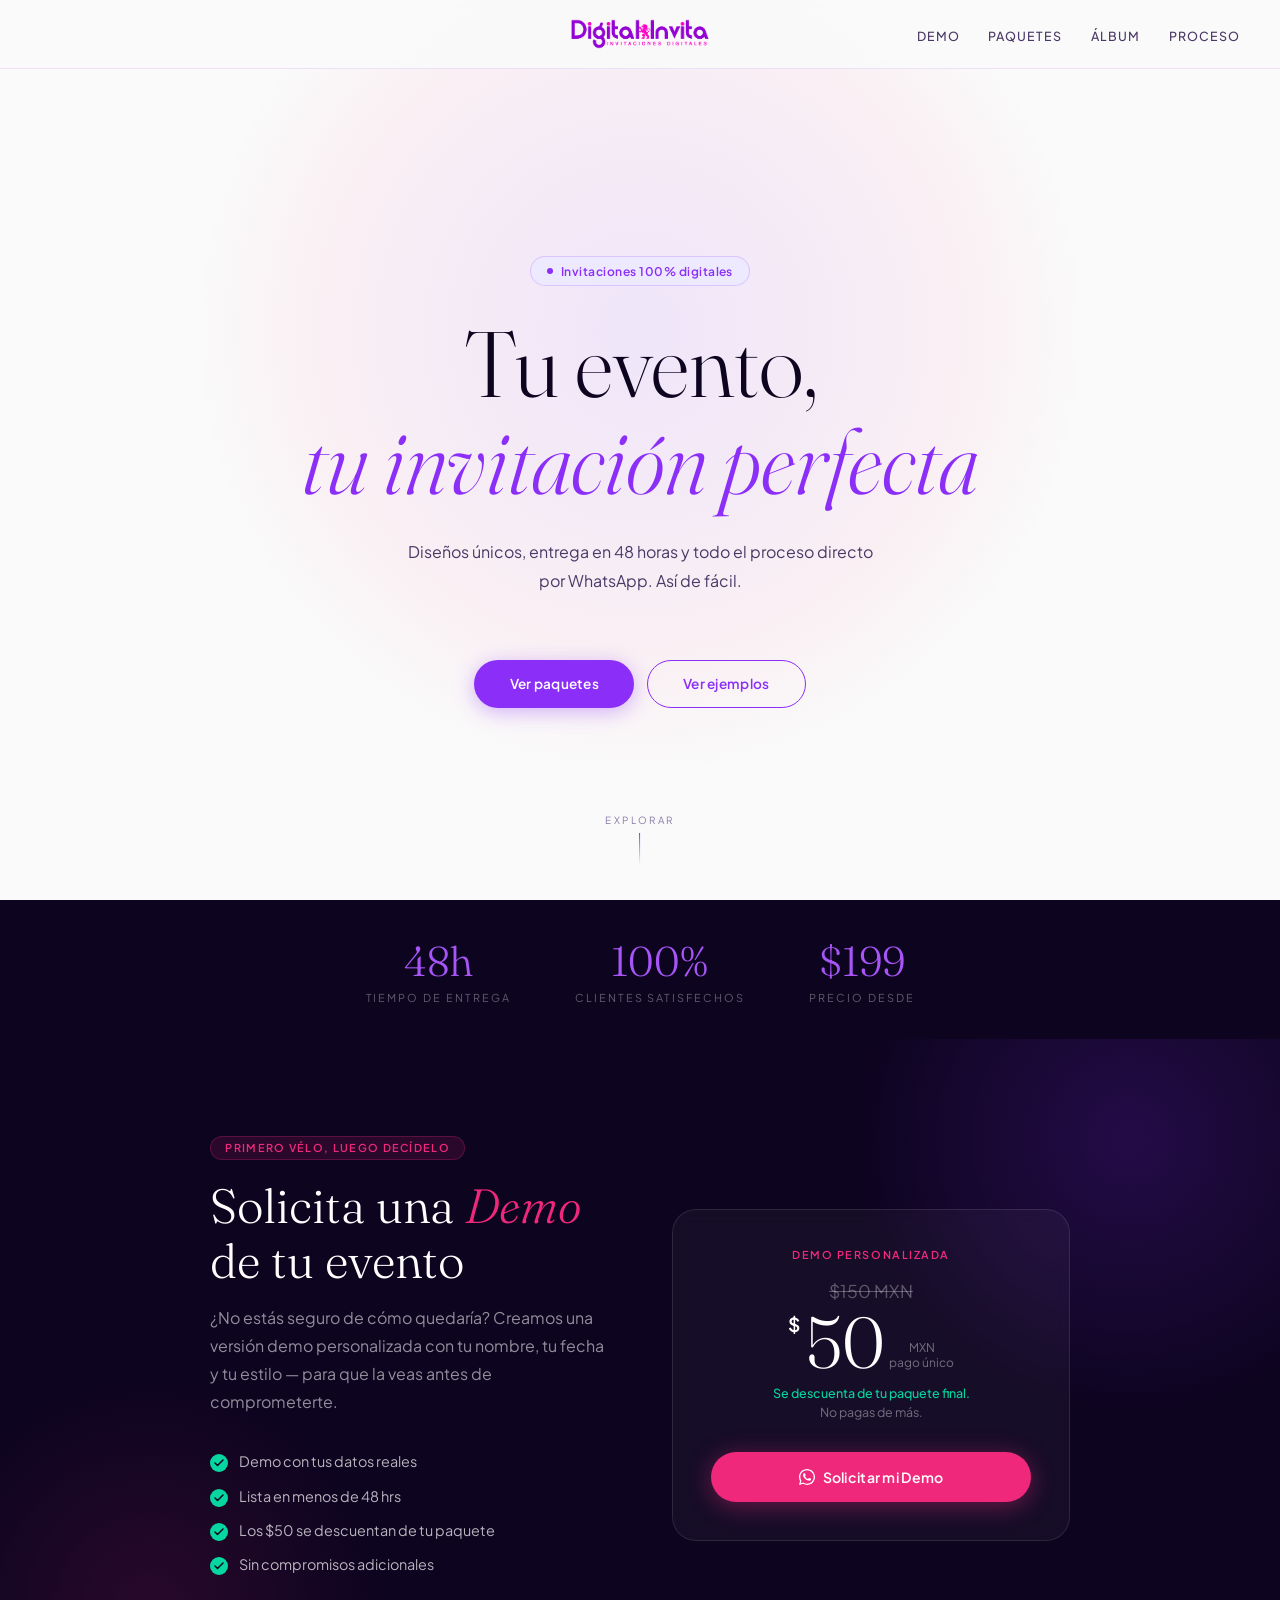
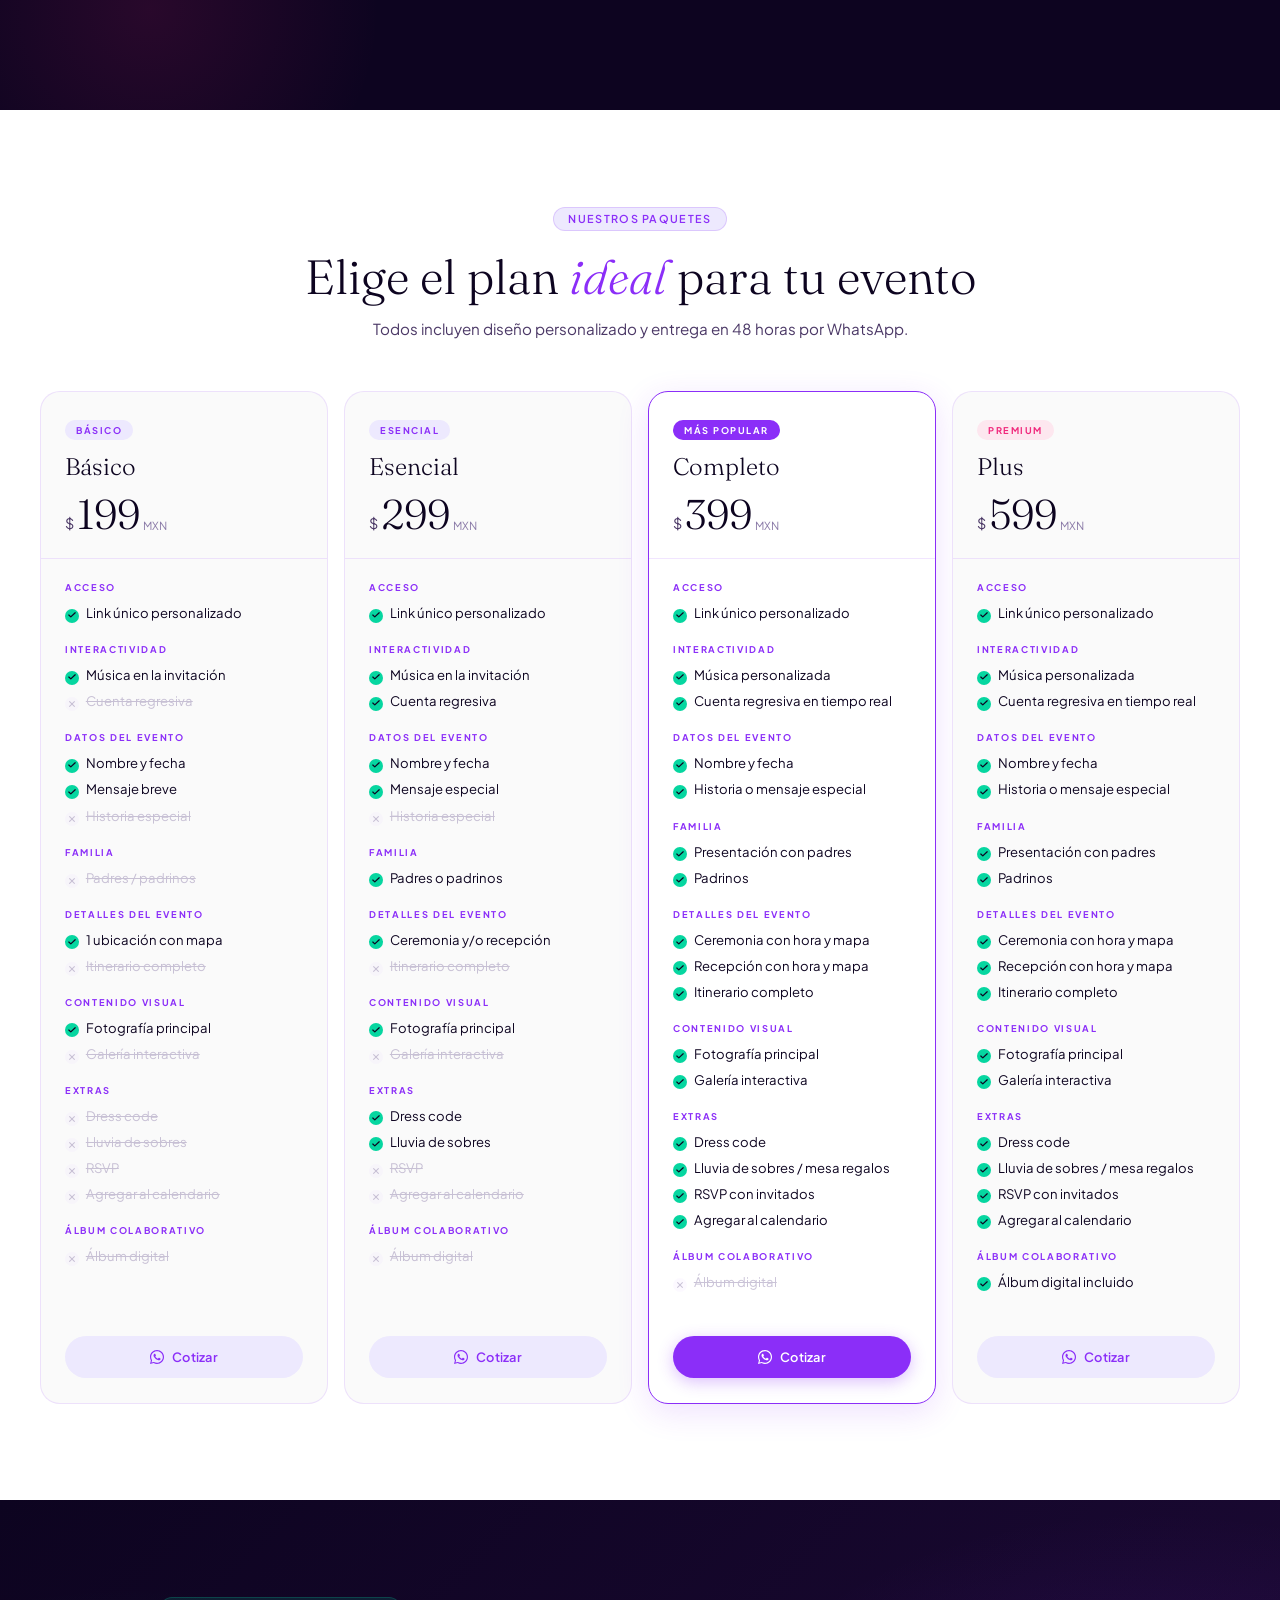
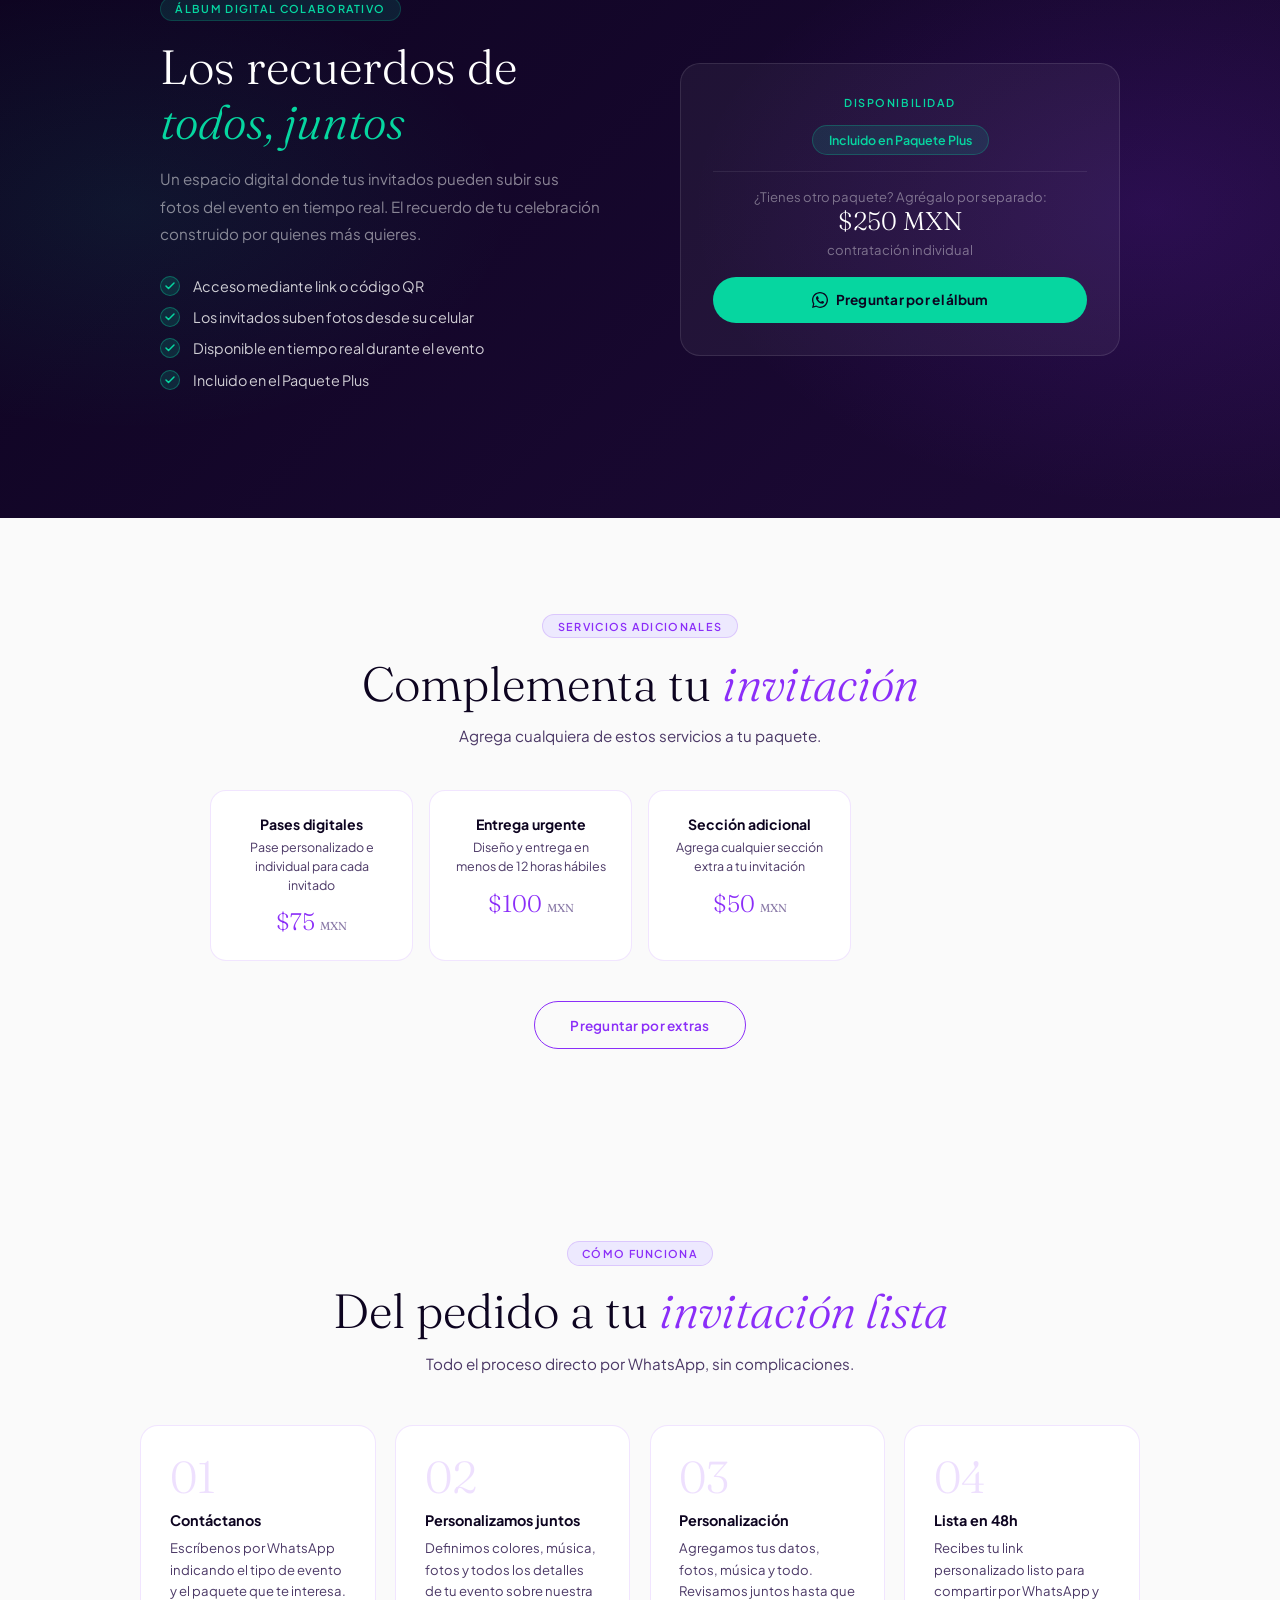
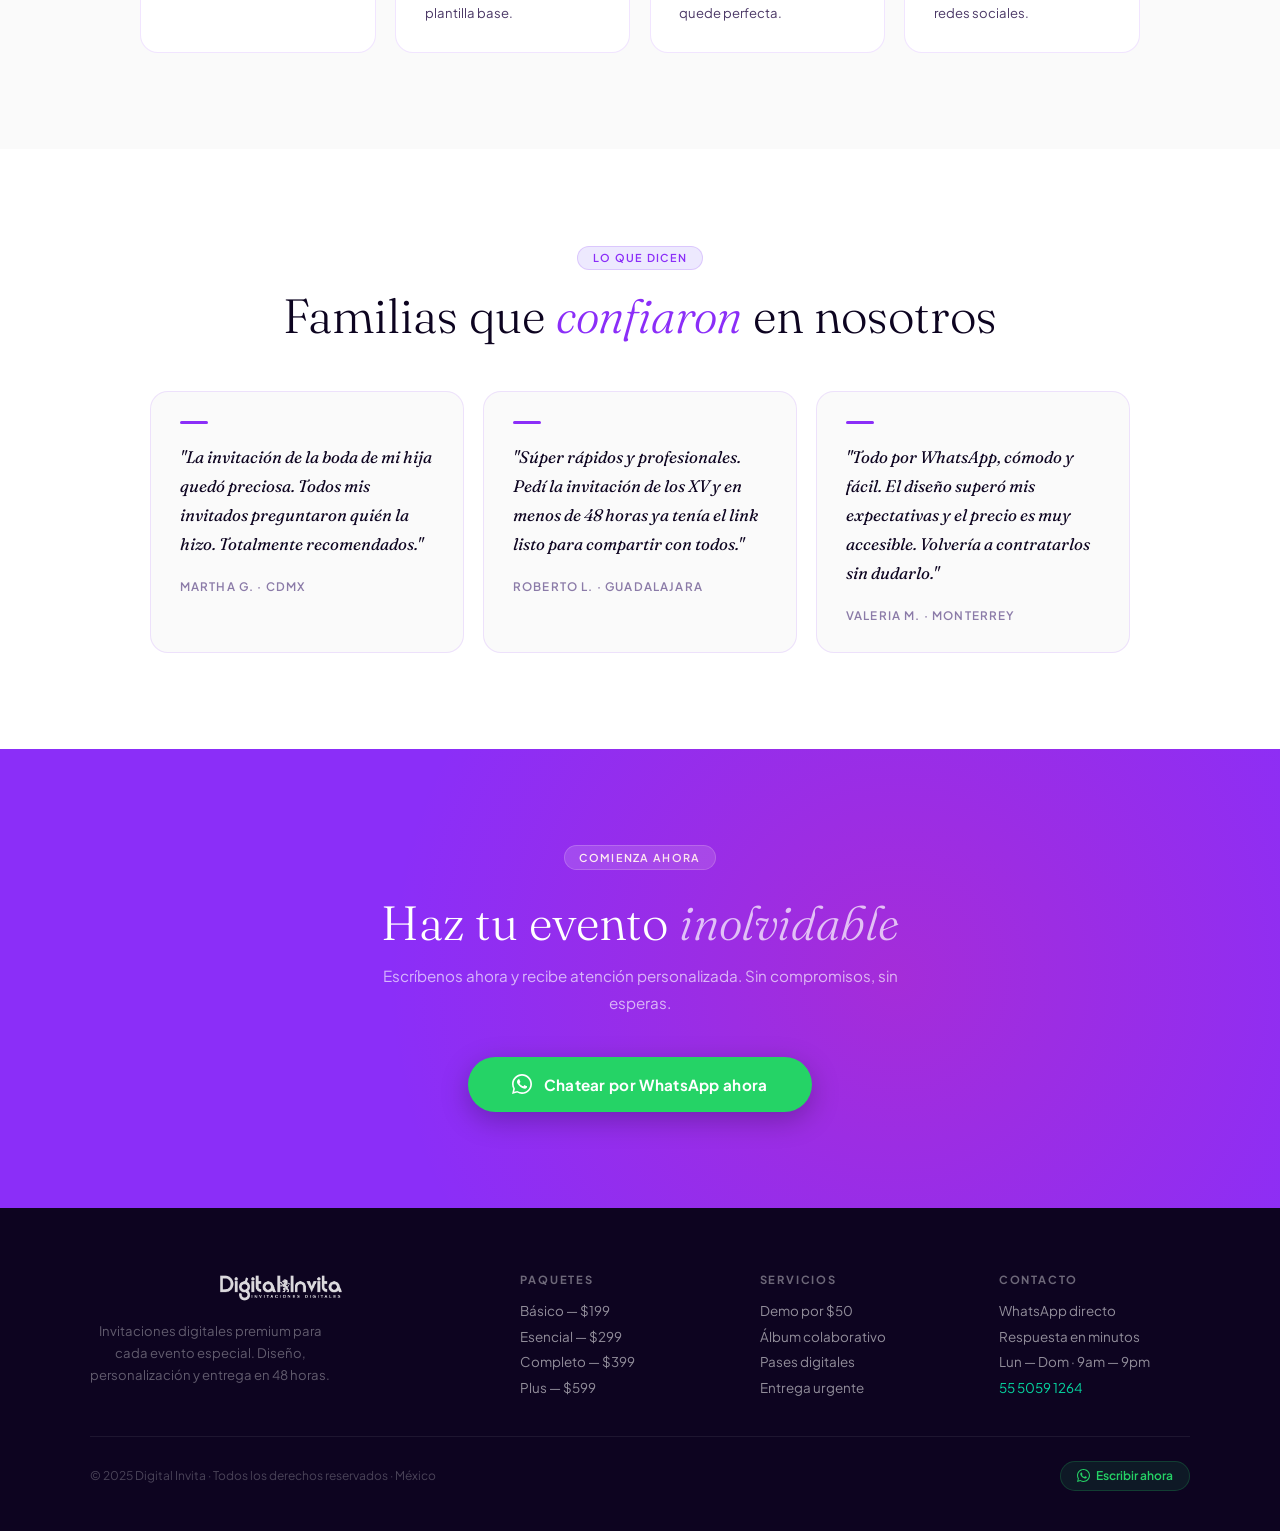
==== commit 3d0a3bf0: "Add files via upload" ====
--- a/index.html
+++ b/index.html
@@ -3,325 +3,1086 @@
 <head>
 <meta charset="UTF-8">
 <meta name="viewport" content="width=device-width, initial-scale=1.0">
-
-<title>Digital Invita | Invitaciones Digitales Elegantes</title>
-<meta name="description" content="Invitaciones digitales elegantes bajo un concepto estructurado y profesional. Experiencia moderna lista para compartir por WhatsApp.">
-
-<link rel="preconnect" href="https://fonts.googleapis.com">
-<link rel="preconnect" href="https://fonts.gstatic.com" crossorigin>
-
-<link href="https://fonts.googleapis.com/css2?family=Playfair+Display:wght@600;700&family=Inter:wght@300;400;500;600&display=swap" rel="stylesheet">
-
+<title>Digital Invita — Invitaciones Digitales</title>
+<link rel="icon" type="image/png" href="favicon.png">
+<link href="https://fonts.googleapis.com/css2?family=Plus+Jakarta+Sans:ital,wght@0,300;0,400;0,500;0,600;0,700;1,400&family=Fraunces:ital,opsz,wght@0,9..144,300;0,9..144,400;1,9..144,300;1,9..144,400&display=swap" rel="stylesheet">
 <style>
-
-/* ========= VARIABLES ========= */
-
-:root{
-  --gold:#c6a45f;
-  --dark:#0f0f0f;
-  --light:#ffffff;
-  --gray:#6e6e73;
-}
-
-/* ========= RESET ========= */
-
-*{
-  margin:0;
-  padding:0;
-  box-sizing:border-box;
-}
-
-html{
-  scroll-behavior:smooth;
-}
-
-body{
-  font-family:'Inter', sans-serif;
-  background:#fff;
-  color:#1d1d1f;
-  line-height:1.6;
-  -webkit-font-smoothing:antialiased;
-  overflow-x:hidden;
-}
-
-section{
-  padding:120px 20px;
-  max-width:1100px;
-  margin:auto;
-  text-align:center;
-}
-
-h1,h2,h3{
-  font-family:'Playfair Display', serif;
-}
-
-h2{
-  font-size:clamp(28px,4vw,42px);
-  margin-bottom:30px;
-}
-
-p{
-  color:var(--gray);
-  max-width:760px;
-  margin:auto;
-}
-
-/* ========= HERO ========= */
-
-.hero{
-  height:100vh;
-  display:flex;
-  align-items:center;
-  justify-content:center;
-  text-align:center;
+*, *::before, *::after { box-sizing: border-box; margin: 0; padding: 0; }
+
+:root {
+  --v: #8B2EF8;
+  --v2: #A855F7;
+  --v3: #EDE9FE;
+  --pk: #F0287C;
+  --pk2: #FDE7EF;
+  --tl: #06D6A0;
+  --tl2: #D1FAF0;
+  --amber: #F59E0B;
+  --bg: #FAFAFA;
+  --white: #FFFFFF;
+  --dark: #0D0420;
+  --dark2: #1E0A38;
+  --mid: #4B3866;
+  --muted: #8B7BA8;
+  --border: rgba(139,46,248,0.12);
+  --wa: #25D366;
+  --wa2: #1DB954;
+}
+
+html { scroll-behavior: smooth; }
+body { font-family: 'Plus Jakarta Sans', sans-serif; background: var(--bg); color: var(--dark); overflow-x: hidden; }
+
+/* ── NAV ── */
+nav {
+  position: fixed; top: 0; left: 0; right: 0; z-index: 200;
+  display: grid; grid-template-columns: 1fr auto 1fr;
+  align-items: center;
+  padding: 1rem 2.5rem;
+  background: rgba(250,250,250,0.92); backdrop-filter: blur(16px);
+  border-bottom: 1px solid var(--border);
+}
+.nav-logo { display: flex; align-items: center; justify-content: center; text-decoration: none; }
+.nav-logo img { height: 36px; width: auto; display: block; }
+.nav-links { display: flex; gap: 1.8rem; list-style: none; justify-content: flex-end; }
+.nav-links a {
+  font-size: 0.78rem; letter-spacing: 0.08em; text-transform: uppercase; font-weight: 500;
+  color: var(--mid); text-decoration: none; transition: color .2s;
+}
+.nav-links a:hover { color: var(--v); }
+
+/* ── HERO ── */
+.hero {
+  min-height: 100vh;
+  display: flex; align-items: center; justify-content: center; flex-direction: column;
+  text-align: center; padding: 9rem 2rem 5rem; position: relative; overflow: hidden;
+}
+.hero::before {
+  content: ''; position: absolute; top: -120px; left: 50%; transform: translateX(-50%);
+  width: 900px; height: 900px; border-radius: 50%;
+  background: radial-gradient(circle, rgba(139,46,248,0.1) 0%, rgba(240,40,124,0.05) 50%, transparent 70%);
+  pointer-events: none;
+}
+.hero-pill {
+  display: inline-flex; align-items: center; gap: 0.5rem;
+  background: var(--v3); color: var(--v); border: 1px solid rgba(139,46,248,0.2);
+  padding: 0.4rem 1rem; border-radius: 50px; font-size: 0.75rem; font-weight: 600;
+  letter-spacing: 0.04em; margin-bottom: 1.8rem;
+  animation: fadeUp .7s .1s ease both;
+}
+.hero-pill::before { content: ''; width: 6px; height: 6px; border-radius: 50%; background: var(--v); }
+.hero h1 {
+  font-family: 'Fraunces', serif;
+  font-size: clamp(2.8rem, 7.5vw, 5.8rem); font-weight: 300; line-height: 1.05;
+  animation: fadeUp .9s .2s ease both;
+}
+.hero h1 .line2 { display: block; font-style: italic; color: var(--v); }
+.hero-sub {
+  max-width: 480px; margin: 1.8rem auto;
+  font-size: 1rem; line-height: 1.8; color: var(--mid); font-weight: 400;
+  animation: fadeUp .9s .32s ease both;
+}
+.hero-btns {
+  display: flex; gap: 0.8rem; justify-content: center; flex-wrap: wrap; margin-top: 2.2rem;
+  animation: fadeUp .9s .42s ease both;
+}
+.btn-primary {
+  display: inline-flex; align-items: center; gap: 0.4rem;
+  background: var(--v); color: #fff; padding: 0.9rem 2.2rem; border-radius: 50px;
+  font-size: 0.85rem; font-weight: 600; text-decoration: none; letter-spacing: 0.02em;
+  transition: background .2s, transform .2s;
+  box-shadow: 0 4px 20px rgba(139,46,248,0.35);
+}
+.btn-primary:hover { background: var(--dark2); transform: translateY(-2px); box-shadow: 0 8px 28px rgba(139,46,248,0.4); }
+.btn-ghost {
+  display: inline-flex; align-items: center; gap: 0.4rem;
+  border: 1.5px solid var(--v); color: var(--v); padding: 0.9rem 2.2rem; border-radius: 50px;
+  font-size: 0.85rem; font-weight: 600; text-decoration: none; letter-spacing: 0.02em;
+  transition: background .2s, transform .2s;
+}
+.btn-ghost:hover { background: var(--v3); transform: translateY(-2px); }
+.scroll-hint {
+  position: absolute; bottom: 2.2rem; left: 50%; transform: translateX(-50%);
+  display: flex; flex-direction: column; align-items: center; gap: 0.4rem;
+  font-size: 0.62rem; letter-spacing: 0.25em; text-transform: uppercase; color: var(--muted);
+  animation: bounce 2s 1.5s ease-in-out infinite;
+}
+.scroll-hint::after {
+  content: ''; width: 1px; height: 32px;
+  background: linear-gradient(to bottom, var(--v), transparent);
+}
+
+/* ── STATS BAR ── */
+.stats-bar {
+  background: var(--dark); padding: 2.2rem 2rem;
+  display: flex; flex-wrap: wrap; justify-content: center; gap: 4rem; text-align: center;
+}
+.stat-num {
+  font-family: 'Fraunces', serif; font-size: 2.6rem; font-weight: 300; color: var(--v2);
+}
+.stat-label { font-size: 0.68rem; letter-spacing: 0.18em; text-transform: uppercase; color: rgba(255,255,255,0.35); margin-top: 0.25rem; }
+
+/* ── SHARED SECTION ── */
+section { padding: 6rem 2rem; }
+.section-pill {
+  display: inline-block; font-size: 0.68rem; font-weight: 600; letter-spacing: 0.12em;
+  text-transform: uppercase; color: var(--v); background: var(--v3);
+  border: 1px solid rgba(139,46,248,0.18); padding: 0.3rem 0.9rem; border-radius: 50px;
+  margin-bottom: 1.1rem;
+}
+.section-title {
+  font-family: 'Fraunces', serif; font-size: clamp(1.9rem, 4.5vw, 3rem);
+  font-weight: 300; line-height: 1.15; margin-bottom: 0.7rem;
+}
+.section-title em { font-style: italic; color: var(--v); }
+.section-sub {
+  max-width: 540px; font-size: 0.95rem; line-height: 1.8; color: var(--mid); font-weight: 400;
+}
+.centered { text-align: center; }
+.centered .section-sub { margin: 0 auto 3.5rem; }
+
+/* ── DEMO SECTION ── */
+.demo-section {
+  background: var(--dark);
+  position: relative; overflow: hidden;
+}
+.demo-section::before {
+  content: ''; position: absolute; top: -200px; right: -150px;
+  width: 600px; height: 600px; border-radius: 50%;
+  background: radial-gradient(circle, rgba(139,46,248,0.18) 0%, transparent 65%);
+  pointer-events: none;
+}
+.demo-section::after {
+  content: ''; position: absolute; bottom: -150px; left: -100px;
+  width: 500px; height: 500px; border-radius: 50%;
+  background: radial-gradient(circle, rgba(240,40,124,0.12) 0%, transparent 65%);
+  pointer-events: none;
+}
+.demo-inner {
+  max-width: 860px; margin: 0 auto;
+  display: grid; grid-template-columns: 1fr 1fr; gap: 4rem; align-items: center;
+  position: relative; z-index: 1;
+}
+.demo-section .section-pill { color: var(--pk); background: rgba(240,40,124,0.12); border-color: rgba(240,40,124,0.25); }
+.demo-section .section-title { color: #fff; }
+.demo-section .section-title em { color: var(--pk); font-style: italic; }
+.demo-lead { font-size: 1rem; line-height: 1.75; color: rgba(255,255,255,0.55); margin: 1rem 0 1.8rem; }
+.demo-features { list-style: none; margin-bottom: 2rem; }
+.demo-features li {
+  display: flex; align-items: flex-start; gap: 0.7rem;
+  font-size: 0.9rem; color: rgba(255,255,255,0.7); padding: 0.45rem 0;
+}
+.demo-features li::before {
+  content: ''; flex-shrink: 0; width: 18px; height: 18px; margin-top: 2px;
+  border-radius: 50%; background: var(--tl); display: flex; align-items: center; justify-content: center;
+  background-image: url("data:image/svg+xml,%3Csvg viewBox='0 0 10 8' fill='none' xmlns='http://www.w3.org/2000/svg'%3E%3Cpath d='M1 4l2.5 2.5L9 1' stroke='%230D0420' stroke-width='1.5' stroke-linecap='round' stroke-linejoin='round'/%3E%3C/svg%3E");
+  background-repeat: no-repeat; background-position: center; background-size: 10px;
+}
+.demo-card {
+  background: rgba(255,255,255,0.04); border: 1px solid rgba(255,255,255,0.1);
+  border-radius: 24px; padding: 2.4rem; text-align: center;
+  backdrop-filter: blur(8px);
+}
+.demo-card-tag {
+  font-size: 0.68rem; font-weight: 600; letter-spacing: 0.14em; text-transform: uppercase;
+  color: var(--pk); margin-bottom: 1.2rem;
+}
+.demo-old-price {
+  font-size: 1.1rem; color: rgba(255,255,255,0.3);
+  text-decoration: line-through; margin-bottom: 0.2rem;
+}
+.demo-new-price {
+  display: flex; align-items: flex-start; justify-content: center; gap: 0.3rem; margin-bottom: 0.4rem;
+}
+.demo-new-price .cur { font-size: 1.2rem; color: #fff; font-weight: 600; margin-top: 0.4rem; }
+.demo-new-price .num {
+  font-family: 'Fraunces', serif; font-size: 4.5rem; font-weight: 300; color: #fff; line-height: 1;
+}
+.demo-new-price .mxn { font-size: 0.75rem; color: rgba(255,255,255,0.4); align-self: flex-end; margin-bottom: 0.5rem; }
+.demo-note { font-size: 0.78rem; color: rgba(255,255,255,0.4); margin-bottom: 1.8rem; line-height: 1.55; }
+.demo-note strong { color: var(--tl); font-weight: 500; }
+.btn-demo {
+  display: flex; align-items: center; justify-content: center; gap: 0.5rem; width: 100%;
+  background: var(--pk); color: #fff; padding: 1rem; border-radius: 50px; border: none;
+  font-family: 'Plus Jakarta Sans', sans-serif; font-size: 0.88rem; font-weight: 600;
+  cursor: pointer; text-decoration: none; letter-spacing: 0.02em;
+  transition: background .2s, transform .15s;
+  box-shadow: 0 4px 24px rgba(240,40,124,0.4);
+}
+.btn-demo:hover { background: #d0206b; transform: scale(1.02); }
+
+/* ── PACKAGES ── */
+.packages-section { background: var(--white); }
+.packages-grid {
+  display: grid; grid-template-columns: repeat(4, 1fr);
+  gap: 1rem; max-width: 1200px; margin: 0 auto;
+}
+.pkg {
+  border: 1.5px solid var(--border); border-radius: 20px;
+  overflow: hidden; display: flex; flex-direction: column;
+  background: var(--bg); transition: transform .3s, box-shadow .3s;
+}
+.pkg:hover { transform: translateY(-4px); box-shadow: 0 16px 48px rgba(139,46,248,0.1); }
+.pkg.featured {
+  border-color: var(--v); background: var(--white);
+  box-shadow: 0 8px 32px rgba(139,46,248,0.14);
+}
+.pkg-top {
+  padding: 1.6rem 1.5rem 1.4rem;
+  border-bottom: 1px solid var(--border);
+  position: relative;
+}
+.pkg-badge {
+  display: inline-block; font-size: 0.58rem; font-weight: 700; letter-spacing: 0.16em;
+  text-transform: uppercase; padding: 0.25rem 0.7rem; border-radius: 50px; margin-bottom: 0.75rem;
+  background: var(--v3); color: var(--v);
+}
+.pkg-badge.hot { background: var(--v); color: #fff; }
+.pkg-name {
+  font-family: 'Fraunces', serif; font-size: 1.5rem; font-weight: 300; color: var(--dark); margin-bottom: 0.25rem;
+}
+.pkg-price { display: flex; align-items: flex-end; gap: 0.2rem; margin-top: 0.8rem; }
+.pkg-price-cur { font-size: 0.9rem; color: var(--mid); margin-bottom: 0.25rem; }
+.pkg-price-num { font-family: 'Fraunces', serif; font-size: 2.6rem; font-weight: 300; color: var(--dark); line-height: 1; }
+.pkg-price-mxn { font-size: 0.7rem; color: var(--muted); margin-bottom: 0.2rem; }
+.pkg-body { padding: 1.4rem 1.5rem; flex: 1; }
+.pkg-group {
+  font-size: 0.58rem; font-weight: 700; letter-spacing: 0.18em; text-transform: uppercase;
+  color: var(--v); margin: 1.1rem 0 0.4rem;
+}
+.pkg-group:first-child { margin-top: 0; }
+.pkg-features { list-style: none; }
+.pkg-features li {
+  font-size: 0.82rem; padding: 0.22rem 0 0.22rem 1.3rem; position: relative; line-height: 1.45;
+}
+.pkg-features li.yes { color: var(--dark); }
+.pkg-features li.yes::before {
+  content: ''; position: absolute; left: 0; top: 0.55rem;
+  width: 14px; height: 14px; border-radius: 50%;
+  background: var(--tl);
+  background-image: url("data:image/svg+xml,%3Csvg viewBox='0 0 10 8' fill='none' xmlns='http://www.w3.org/2000/svg'%3E%3Cpath d='M1 4l2.5 2.5L9 1' stroke='%230D0420' stroke-width='1.5' stroke-linecap='round' stroke-linejoin='round'/%3E%3C/svg%3E");
+  background-repeat: no-repeat; background-position: center; background-size: 8px;
+}
+.pkg-features li.no {
+  color: var(--muted); text-decoration: line-through; opacity: 0.45;
+}
+.pkg-features li.no::before {
+  content: ''; position: absolute; left: 0; top: 0.6rem;
+  width: 14px; height: 14px; border-radius: 50%;
+  background: rgba(139,46,248,0.06);
+  background-image: url("data:image/svg+xml,%3Csvg viewBox='0 0 10 10' fill='none' xmlns='http://www.w3.org/2000/svg'%3E%3Cpath d='M2 8L8 2M2 2l6 6' stroke='%238B7BA8' stroke-width='1.3' stroke-linecap='round'/%3E%3C/svg%3E");
+  background-repeat: no-repeat; background-position: center; background-size: 8px;
+}
+.pkg-foot { padding: 1.2rem 1.5rem 1.6rem; }
+.pkg-wa {
+  display: flex; align-items: center; justify-content: center; gap: 0.5rem; width: 100%;
+  padding: 0.8rem; border-radius: 50px; border: none;
+  font-family: 'Plus Jakarta Sans', sans-serif; font-size: 0.8rem; font-weight: 600;
+  letter-spacing: 0.02em; cursor: pointer; text-decoration: none;
+  transition: background .2s, transform .15s;
+}
+.pkg-wa.light { background: var(--v3); color: var(--v); }
+.pkg-wa.light:hover { background: var(--v); color: #fff; }
+.pkg-wa.dark { background: var(--v); color: #fff; box-shadow: 0 4px 16px rgba(139,46,248,0.3); }
+.pkg-wa.dark:hover { background: var(--dark2); }
+
+/* ── ALBUM SECTION ── */
+.album-section {
+  background: linear-gradient(135deg, var(--dark) 0%, var(--dark2) 100%);
+  position: relative; overflow: hidden;
+}
+.album-section::before {
+  content: ''; position: absolute; top: 0; right: 0; bottom: 0; left: 0;
   background:
-  linear-gradient(rgba(0,0,0,.55),rgba(0,0,0,.55)),
-  url('https://images.unsplash.com/photo-1519741497674-611481863552?q=80&w=1600&auto=format&fit=crop') center/cover no-repeat;
-  color:#fff;
-  padding:20px;
-}
-
-.hero-content{
-  animation:fadeUp 1.2s ease forwards;
-  opacity:0;
-}
-
-.hero h1{
-  font-size:clamp(38px,6vw,72px);
-  margin-bottom:20px;
-}
-
-.hero p{
-  font-size:18px;
-  margin-bottom:35px;
-  color:#e5e5e5;
-}
-
-.btn{
-  display:inline-block;
-  padding:16px 42px;
-  background:var(--gold);
-  color:#fff;
-  text-decoration:none;
-  border-radius:50px;
-  font-weight:500;
-  transition:.3s ease;
-}
-
-.btn:hover{
-  transform:translateY(-4px);
-  box-shadow:0 15px 30px rgba(0,0,0,.25);
-}
-
-/* ========= SECCIONES ========= */
-
-.light{
-  background:#fafafa;
-}
-
-.grid{
-  display:grid;
-  grid-template-columns:repeat(auto-fit,minmax(260px,1fr));
-  gap:40px;
-  margin-top:60px;
-}
-
-.card{
-  padding:40px;
-  border-radius:20px;
-  background:#fff;
-  box-shadow:0 15px 40px rgba(0,0,0,.05);
-  transition:all .6s ease;
-  opacity:0;
-  transform:translateY(40px);
-}
-
-.card.visible{
-  opacity:1;
-  transform:translateY(0);
-}
-
-.card h3{
-  margin-bottom:15px;
-  font-size:20px;
-}
-
-.card p{
-  font-size:15px;
-}
-
-/* ========= CTA ========= */
-
-.cta{
-  background:var(--dark);
-  color:#fff;
-}
-
-.cta p{
-  color:#bdbdbd;
-  margin-bottom:35px;
-}
-
-/* ========= FOOTER ========= */
-
-footer{
-  background:#000;
-  color:#888;
-  text-align:center;
-  padding:25px;
-  font-size:14px;
-}
-
-/* ========= WHATSAPP FLOAT ========= */
-
-.whatsapp{
-  position:fixed;
-  bottom:25px;
-  right:25px;
-  width:60px;
-  height:60px;
-  border-radius:50%;
-  background:#25D366;
-  display:flex;
-  align-items:center;
-  justify-content:center;
-  box-shadow:0 10px 25px rgba(0,0,0,.2);
-  transition:.3s ease;
-  z-index:999;
-}
-
-.whatsapp:hover{
-  transform:scale(1.08);
-}
-
-.whatsapp svg{
-  width:28px;
-  fill:#fff;
-}
-
-/* ========= ANIMATIONS ========= */
-
-@keyframes fadeUp{
-  from{
-    opacity:0;
-    transform:translateY(40px);
-  }
-  to{
-    opacity:1;
-    transform:translateY(0);
-  }
-}
-
+    radial-gradient(ellipse 60% 80% at 90% 50%, rgba(139,46,248,0.15) 0%, transparent 60%),
+    radial-gradient(ellipse 50% 60% at 10% 50%, rgba(6,214,160,0.08) 0%, transparent 60%);
+  pointer-events: none;
+}
+.album-inner {
+  max-width: 960px; margin: 0 auto;
+  display: grid; grid-template-columns: 1fr 1fr; gap: 5rem; align-items: center;
+  position: relative; z-index: 1;
+}
+.album-section .section-pill { color: var(--tl); background: rgba(6,214,160,0.12); border-color: rgba(6,214,160,0.2); }
+.album-section .section-title { color: #fff; }
+.album-section .section-title em { color: var(--tl); }
+.album-desc { font-size: 0.95rem; line-height: 1.8; color: rgba(255,255,255,0.5); margin: 1rem 0 1.8rem; }
+.album-features { list-style: none; display: flex; flex-direction: column; gap: 0.7rem; margin-bottom: 2rem; }
+.album-features li { display: flex; align-items: center; gap: 0.8rem; font-size: 0.9rem; color: rgba(255,255,255,0.8); }
+.album-features li::before {
+  content: ''; flex-shrink: 0; width: 20px; height: 20px; border-radius: 50%;
+  background: rgba(6,214,160,0.15); border: 1px solid rgba(6,214,160,0.35);
+  background-image: url("data:image/svg+xml,%3Csvg viewBox='0 0 10 8' fill='none' xmlns='http://www.w3.org/2000/svg'%3E%3Cpath d='M1 4l2.5 2.5L9 1' stroke='%2306D6A0' stroke-width='1.5' stroke-linecap='round' stroke-linejoin='round'/%3E%3C/svg%3E");
+  background-repeat: no-repeat; background-position: center; background-size: 10px;
+}
+.album-pricing {
+  background: rgba(255,255,255,0.05); border: 1px solid rgba(255,255,255,0.1);
+  border-radius: 20px; padding: 2rem; text-align: center;
+}
+.album-pricing-label { font-size: 0.68rem; font-weight: 600; letter-spacing: 0.14em; text-transform: uppercase; color: var(--tl); margin-bottom: 1rem; }
+.album-included {
+  display: inline-flex; align-items: center; gap: 0.4rem;
+  background: rgba(6,214,160,0.12); border: 1px solid rgba(6,214,160,0.25);
+  color: var(--tl); padding: 0.4rem 1rem; border-radius: 50px;
+  font-size: 0.78rem; font-weight: 600; margin-bottom: 1rem;
+}
+.album-individual {
+  font-size: 0.82rem; color: rgba(255,255,255,0.4); margin-bottom: 1.2rem;
+  padding-top: 1rem; border-top: 1px solid rgba(255,255,255,0.08);
+}
+.album-individual strong {
+  font-family: 'Fraunces', serif; font-size: 1.6rem; font-weight: 300; color: #fff; display: block; margin-bottom: 0.2rem;
+}
+.btn-album {
+  display: flex; align-items: center; justify-content: center; gap: 0.5rem; width: 100%;
+  background: var(--tl); color: var(--dark); padding: 0.9rem; border-radius: 50px; border: none;
+  font-family: 'Plus Jakarta Sans', sans-serif; font-size: 0.85rem; font-weight: 700;
+  cursor: pointer; text-decoration: none; letter-spacing: 0.02em;
+  transition: opacity .2s, transform .15s;
+}
+.btn-album:hover { opacity: 0.88; transform: scale(1.02); }
+
+/* ── PROCESS ── */
+.process-section { background: var(--bg); }
+.steps {
+  display: grid; grid-template-columns: repeat(auto-fill, minmax(200px, 1fr));
+  gap: 1.2rem; max-width: 1000px; margin: 0 auto;
+}
+.step {
+  background: var(--white); border: 1.5px solid var(--border);
+  border-radius: 18px; padding: 1.8rem;
+  transition: border-color .2s, transform .2s;
+}
+.step:hover { border-color: var(--v2); transform: translateY(-3px); }
+.step-num {
+  font-family: 'Fraunces', serif; font-size: 2.8rem; font-weight: 300;
+  color: rgba(139,46,248,0.15); line-height: 1; margin-bottom: 0.7rem;
+}
+.step-title { font-size: 0.9rem; font-weight: 700; color: var(--dark); margin-bottom: 0.5rem; }
+.step-desc { font-size: 0.82rem; line-height: 1.65; color: var(--mid); }
+
+/* ── TESTIMONIALS ── */
+.testimonials-section { background: var(--white); }
+.testi-grid {
+  display: grid; grid-template-columns: repeat(auto-fill, minmax(270px, 1fr));
+  gap: 1.2rem; max-width: 980px; margin: 0 auto;
+}
+.testi {
+  background: var(--bg); border: 1.5px solid var(--border);
+  border-radius: 18px; padding: 1.8rem;
+  transition: border-color .2s;
+}
+.testi:hover { border-color: var(--v2); }
+.testi-accent { width: 28px; height: 3px; background: var(--v); border-radius: 2px; margin-bottom: 1.2rem; }
+.testi-text {
+  font-family: 'Fraunces', serif; font-size: 1.05rem; font-style: italic;
+  line-height: 1.72; color: var(--dark); margin-bottom: 1.3rem;
+}
+.testi-author { font-size: 0.73rem; font-weight: 600; letter-spacing: 0.1em; text-transform: uppercase; color: var(--muted); }
+
+/* ── EXTRAS ── */
+.extras-section { background: var(--bg); }
+.extras-grid {
+  display: grid; grid-template-columns: repeat(auto-fill, minmax(180px, 1fr));
+  gap: 1rem; max-width: 860px; margin: 0 auto 2.5rem;
+}
+.extra-card {
+  background: var(--white); border: 1.5px solid var(--border); border-radius: 16px;
+  padding: 1.5rem; text-align: center; transition: border-color .2s, transform .2s;
+}
+.extra-card:hover { border-color: var(--v2); transform: translateY(-3px); }
+.extra-name { font-weight: 700; font-size: 0.88rem; color: var(--dark); margin-bottom: 0.35rem; }
+.extra-desc { font-size: 0.78rem; color: var(--mid); line-height: 1.5; margin-bottom: 0.8rem; }
+.extra-price { font-family: 'Fraunces', serif; font-size: 1.5rem; font-weight: 300; color: var(--v); }
+
+/* ── CTA ── */
+.cta-section {
+  background: var(--v); text-align: center; position: relative; overflow: hidden;
+}
+.cta-section::before {
+  content: ''; position: absolute; inset: 0;
+  background: radial-gradient(circle at 70% 50%, rgba(240,40,124,0.25) 0%, transparent 55%);
+  pointer-events: none;
+}
+.cta-section .section-title { color: #fff; position: relative; z-index: 1; }
+.cta-section .section-title em { color: rgba(255,255,255,0.7); }
+.cta-section .section-sub { color: rgba(255,255,255,0.65); margin: 0 auto 2.5rem; position: relative; z-index: 1; }
+.btn-cta-wa {
+  display: inline-flex; align-items: center; gap: 0.7rem;
+  background: var(--wa); color: #fff; padding: 1.1rem 2.8rem; border-radius: 50px;
+  font-size: 0.95rem; font-weight: 700; text-decoration: none; letter-spacing: 0.02em;
+  transition: background .2s, transform .2s; position: relative; z-index: 1;
+  box-shadow: 0 8px 28px rgba(0,0,0,0.25);
+}
+.btn-cta-wa:hover { background: var(--wa2); transform: translateY(-3px); }
+
+/* ── FOOTER ── */
+footer { background: var(--dark); padding: 4rem 2rem 2.5rem; }
+.footer-inner {
+  max-width: 1100px; margin: 0 auto;
+  display: grid; grid-template-columns: 2fr 1fr 1fr 1fr; gap: 3rem;
+}
+.footer-brand .footer-logo { display: flex; align-items: center; margin-bottom: 1rem; }
+.footer-brand p { font-size: 0.82rem; color: rgba(255,255,255,0.35); line-height: 1.7; max-width: 240px; text-align: center; }
+.footer-col h4 { font-size: 0.7rem; font-weight: 700; letter-spacing: 0.16em; text-transform: uppercase; color: rgba(255,255,255,0.4); margin-bottom: 1rem; }
+.footer-col ul { list-style: none; display: flex; flex-direction: column; gap: 0.55rem; }
+.footer-col ul li a { font-size: 0.84rem; color: rgba(255,255,255,0.55); text-decoration: none; transition: color .2s; }
+.footer-col ul li a:hover { color: var(--v2); }
+.footer-col ul li { font-size: 0.84rem; color: rgba(255,255,255,0.55); }
+.footer-bottom {
+  max-width: 1100px; margin: 2.5rem auto 0;
+  padding-top: 1.5rem; border-top: 1px solid rgba(255,255,255,0.07);
+  display: flex; align-items: center; justify-content: space-between; flex-wrap: wrap; gap: 1rem;
+}
+.footer-bottom p { font-size: 0.75rem; color: rgba(255,255,255,0.25); }
+.footer-bottom .wa-link {
+  display: inline-flex; align-items: center; gap: 0.4rem;
+  background: rgba(37,211,102,0.1); color: var(--wa); border: 1px solid rgba(37,211,102,0.2);
+  padding: 0.4rem 1rem; border-radius: 50px; font-size: 0.75rem; font-weight: 600;
+  text-decoration: none; transition: background .2s;
+}
+.footer-bottom .wa-link:hover { background: rgba(37,211,102,0.18); }
+
+/* ── FLOATING WA ── */
+.wa-float {
+  position: fixed; bottom: 1.8rem; right: 1.8rem; z-index: 300;
+  width: 56px; height: 56px; border-radius: 50%;
+  background: var(--wa); display: flex; align-items: center; justify-content: center;
+  box-shadow: 0 4px 20px rgba(37,211,102,0.45);
+  text-decoration: none; transition: transform .2s, background .2s, opacity .4s;
+  opacity: 0; pointer-events: none;
+}
+.wa-float.visible { opacity: 1; pointer-events: auto; animation: pulse 2.5s infinite; }
+.wa-float:hover { transform: scale(1.1); background: var(--wa2); }
+.wa-float svg { width: 26px; height: 26px; fill: #fff; }
+
+/* WA SVG path helper */
+.wa-path-1 { d: path("M17.472 14.382c-.297-.149-1.758-.867-2.03-.967-.273-.099-.471-.148-.67.15-.197.297-.767.966-.94 1.164-.173.199-.347.223-.644.075-.297-.15-1.255-.463-2.39-1.475-.883-.788-1.48-1.761-1.653-2.059-.173-.297-.018-.458.13-.606.134-.133.298-.347.446-.52.149-.174.198-.298.298-.497.099-.198.05-.371-.025-.52-.075-.149-.669-1.612-.916-2.207-.242-.579-.487-.5-.669-.51-.173-.008-.371-.01-.57-.01-.198 0-.52.074-.792.372-.272.297-1.04 1.016-1.04 2.479 0 1.462 1.065 2.875 1.213 3.074.149.198 2.096 3.2 5.077 4.487.709.306 1.262.489 1.694.625.712.227 1.36.195 1.871.118.571-.085 1.758-.719 2.006-1.413.248-.694.248-1.289.173-1.413-.074-.124-.272-.198-.57-.347z"); }
+
+/* ── ANIMATIONS ── */
+@keyframes fadeIn { from { opacity:0 } to { opacity:1 } }
+@keyframes fadeUp { from { opacity:0; transform:translateY(20px) } to { opacity:1; transform:translateY(0) } }
+@keyframes bounce {
+  0%,100% { transform:translateX(-50%) translateY(0) }
+  50% { transform:translateX(-50%) translateY(7px) }
+}
+@keyframes pulse {
+  0%,100% { box-shadow:0 4px 20px rgba(37,211,102,.45) }
+  50% { box-shadow:0 4px 32px rgba(37,211,102,.72) }
+}
+
+/* ── SPLASH ── */
+.splash {
+  position: fixed; inset: 0; z-index: 9999;
+  background: var(--dark); display: flex; align-items: center; justify-content: center;
+  flex-direction: column; gap: 1.2rem;
+  transition: opacity .5s ease, visibility .5s ease;
+}
+.splash.hidden { opacity: 0; visibility: hidden; pointer-events: none; }
+.splash-logo { width: 180px; animation: splashPop .6s .2s cubic-bezier(.34,1.56,.64,1) both; }
+.splash-bar-wrap {
+  width: 80px; height: 2px; background: rgba(255,255,255,0.1); border-radius: 2px; overflow: hidden;
+  animation: fadeIn .4s .5s ease both;
+}
+.splash-bar {
+  height: 100%; width: 0%; background: var(--v2); border-radius: 2px;
+  animation: loadBar 1.2s .5s ease forwards;
+}
+@keyframes splashPop { from { opacity:0; transform:scale(.8) } to { opacity:1; transform:scale(1) } }
+@keyframes loadBar { from { width:0% } to { width:100% } }
+
+/* ── RESPONSIVE ── */
+@media (max-width:1024px) {
+  .packages-grid { grid-template-columns: repeat(2, 1fr); }
+  .demo-inner { grid-template-columns: 1fr; gap: 2.5rem; }
+  .album-inner { grid-template-columns: 1fr; gap: 2.5rem; }
+  .footer-inner { grid-template-columns: 1fr 1fr; gap: 2rem; }
+}
+
+@media (max-width:640px) {
+  /* Nav */
+  nav { padding: 0.85rem 1.2rem; grid-template-columns: 1fr auto 1fr; }
+  .nav-logo img { height: 28px; }
+  .nav-links { display: none; }
+
+  /* Hero */
+  .hero { padding: 7rem 1.4rem 4rem; }
+  .hero h1 { font-size: clamp(2.4rem, 11vw, 3.2rem); }
+  .hero-sub { font-size: 0.95rem; }
+  .hero-btns { flex-direction: column; align-items: center; }
+  .btn-primary, .btn-ghost { width: 100%; max-width: 280px; justify-content: center; padding: 1rem 2rem; }
+
+  /* Stats */
+  .stats-bar { gap: 2rem; padding: 2rem 1.4rem; }
+  .stat-num { font-size: 2.2rem; }
+
+  /* Sections */
+  section { padding: 3.5rem 1.2rem; }
+
+  /* Demo */
+  .demo-inner { grid-template-columns: 1fr; gap: 2rem; }
+  .demo-card { padding: 1.8rem 1.4rem; }
+  .demo-new-price .num { font-size: 3.6rem; }
+
+  /* Packages — 1 column, scrollable horizontally feels bad, stack instead */
+  .packages-grid { grid-template-columns: 1fr; gap: 1rem; }
+  .pkg-top { padding: 1.4rem 1.2rem 1.2rem; }
+  .pkg-body { padding: 1.2rem; }
+  .pkg-foot { padding: 1rem 1.2rem 1.4rem; }
+  .pkg-price-num { font-size: 2.4rem; }
+
+  /* Album */
+  .album-inner { grid-template-columns: 1fr; gap: 2rem; }
+  .album-pricing { padding: 1.6rem; }
+
+  /* Steps */
+  .steps { grid-template-columns: 1fr; gap: 0.8rem; }
+  .step { padding: 1.4rem; display: flex; align-items: flex-start; gap: 1rem; }
+  .step-num { font-size: 2rem; min-width: 2.5rem; margin-bottom: 0; }
+
+  /* Testimonials */
+  .testi-grid { grid-template-columns: 1fr; }
+
+  /* Extras */
+  .extras-grid { grid-template-columns: 1fr 1fr; }
+
+  /* CTA */
+  .btn-cta-wa { width: 100%; max-width: 320px; justify-content: center; padding: 1rem 1.5rem; }
+
+  /* Footer */
+  .footer-inner { grid-template-columns: 1fr; gap: 2rem; padding: 0; }
+  footer { padding: 3rem 1.4rem 2rem; }
+  .footer-bottom { flex-direction: column; text-align: center; gap: 1rem; }
+  .footer-col { display: none; }
+  .footer-col:last-child { display: block; }
+
+  /* Floating WA — bigger tap target */
+  .wa-float { width: 52px; height: 52px; bottom: 1.2rem; right: 1.2rem; }
+}
 </style>
 </head>
 <body>
 
-<!-- HERO -->
-
+<!-- ── SPLASH ── -->
+<div class="splash" id="splash">
+  <img class="splash-logo" src="logo.png" alt="Digital Invita">
+  <div class="splash-bar-wrap"><div class="splash-bar"></div></div>
+</div>
+
+<!-- ── NAV ── -->
+<nav>
+<div></div>
+  <a class="nav-logo" href="#">
+    <img src="logo.png" alt="Digital Invita">
+  </a>
+  <ul class="nav-links">
+    <li><a href="#demo">Demo</a></li>
+    <li><a href="#paquetes">Paquetes</a></li>
+    <li><a href="#album">Álbum</a></li>
+    <li><a href="#proceso">Proceso</a></li>
+  </ul>
+</nav>
+
+<!-- ── HERO ── -->
 <section class="hero">
-  <div class="hero-content">
-    <h1>Invitaciones Digitales que Elevan tu Evento</h1>
-    <p>Un concepto estructurado y elegante diseñado para ofrecer una experiencia digital moderna, profesional y lista para compartir.</p>
-    <a href="#contacto" class="btn">Cotizar Ahora</a>
-  </div>
+  <div class="hero-pill">Invitaciones 100% digitales</div>
+  <h1>
+    Tu evento,<br>
+    <span class="line2">tu invitación perfecta</span>
+  </h1>
+  <p class="hero-sub">Diseños únicos, entrega en 48 horas y todo el proceso directo por WhatsApp. Así de fácil.</p>
+  <div class="hero-btns">
+    <a class="btn-primary" href="#paquetes">Ver paquetes</a>
+    <a class="btn-ghost" href="https://wa.me/525550591264?text=Hola!%20Quisiera%20ver%20ejemplos%20de%20sus%20invitaciones%20digitales." target="_blank">Ver ejemplos</a>
+  </div>
+  <div class="scroll-hint">Explorar</div>
 </section>
 
-<!-- CONCEPTO -->
-
-<section class="light">
-  <h2>Un Sistema de Diseño Profesional</h2>
-  <p>
-  No trabajamos con catálogos repetidos.  
-  Desarrollamos cada invitación bajo una estructura optimizada que garantiza elegancia, coherencia visual y alto impacto.  
-  Adaptamos fotografías, textos y detalles dentro de una línea de diseño definida y profesional.
-  </p>
+<!-- ── STATS ── -->
+<div class="stats-bar">
+  <div><div class="stat-num">48h</div><div class="stat-label">Tiempo de entrega</div></div>
+  <div><div class="stat-num">100%</div><div class="stat-label">Clientes satisfechos</div></div>
+  <div><div class="stat-num">$199</div><div class="stat-label">Precio desde</div></div>
+</div>
+
+<!-- ── DEMO SECTION ── -->
+<section id="demo" class="demo-section">
+  <div class="demo-inner">
+    <div>
+      <div class="section-pill">Primero vélo, luego decídelo</div>
+      <h2 class="section-title">Solicita una <em>Demo</em> de tu evento</h2>
+      <p class="demo-lead">¿No estás seguro de cómo quedaría? Creamos una versión demo personalizada con tu nombre, tu fecha y tu estilo — para que la veas antes de comprometerte.</p>
+      <ul class="demo-features">
+        <li>Demo con tus datos reales</li>
+        <li>Lista en menos de 48 hrs</li>
+        <li>Los $50 se descuentan de tu paquete</li>
+        <li>Sin compromisos adicionales</li>
+      </ul>
+    </div>
+    <div class="demo-card">
+      <div class="demo-card-tag">Demo personalizada</div>
+      <div class="demo-old-price">$150 MXN</div>
+      <div class="demo-new-price">
+        <span class="cur">$</span>
+        <span class="num">50</span>
+        <span class="mxn">MXN<br>pago único</span>
+      </div>
+      <p class="demo-note"><strong>Se descuenta de tu paquete final.</strong><br>No pagas de más.</p>
+      <a class="btn-demo" href="https://wa.me/525550591264?text=Hola!%20Me%20interesa%20solicitar%20una%20*Demo%20por%20$50*%20para%20ver%20cómo%20quedaría%20mi%20invitación%20antes%20de%20decidirme.%20¿Podrían%20ayudarme?" target="_blank">
+        <svg viewBox="0 0 24 24" width="16" height="16" fill="currentColor"><path d="M17.472 14.382c-.297-.149-1.758-.867-2.03-.967-.273-.099-.471-.148-.67.15-.197.297-.767.966-.94 1.164-.173.199-.347.223-.644.075-.297-.15-1.255-.463-2.39-1.475-.883-.788-1.48-1.761-1.653-2.059-.173-.297-.018-.458.13-.606.134-.133.298-.347.446-.52.149-.174.198-.298.298-.497.099-.198.05-.371-.025-.52-.075-.149-.669-1.612-.916-2.207-.242-.579-.487-.5-.669-.51-.173-.008-.371-.01-.57-.01-.198 0-.52.074-.792.372-.272.297-1.04 1.016-1.04 2.479 0 1.462 1.065 2.875 1.213 3.074.149.198 2.096 3.2 5.077 4.487.709.306 1.262.489 1.694.625.712.227 1.36.195 1.871.118.571-.085 1.758-.719 2.006-1.413.248-.694.248-1.289.173-1.413-.074-.124-.272-.198-.57-.347z"/><path d="M12 0C5.373 0 0 5.373 0 12c0 2.124.556 4.118 1.528 5.845L.057 23.882l6.162-1.618A11.948 11.948 0 0012 24c6.627 0 12-5.373 12-12S18.627 0 12 0zm0 22c-1.9 0-3.672-.502-5.205-1.378l-.374-.221-3.87 1.015 1.033-3.769-.244-.388A9.955 9.955 0 012 12C2 6.477 6.477 2 12 2s10 4.477 10 10-4.477 10-10 10z"/></svg>
+        Solicitar mi Demo
+      </a>
+    </div>
+  </div>
 </section>
 
-<!-- BENEFICIOS -->
-
-<section>
-  <h2>Experiencia Digital Incluida</h2>
-
-  <div class="grid">
-    <div class="card">
-      <h3>Galería Interactiva</h3>
-      <p>Imágenes integradas en una experiencia visual fluida y elegante.</p>
-    </div>
-
-    <div class="card">
-      <h3>Cuenta Regresiva Dinámica</h3>
-      <p>Genera expectativa hasta el gran día con temporizador en tiempo real.</p>
-    </div>
-
-    <div class="card">
-      <h3>Confirmación por WhatsApp</h3>
-      <p>Recibe respuestas directas y organiza tu lista de invitados fácilmente.</p>
-    </div>
+<!-- ── PAQUETES ── -->
+<section id="paquetes" class="packages-section">
+  <div class="centered" style="margin-bottom:3rem;">
+    <div class="section-pill">Nuestros paquetes</div>
+    <h2 class="section-title">Elige el plan <em>ideal</em> para tu evento</h2>
+    <p class="section-sub centered" style="margin:0.5rem auto 0;">Todos incluyen diseño personalizado y entrega en 48 horas por WhatsApp.</p>
+  </div>
+
+  <div class="packages-grid">
+
+    <!-- BÁSICO -->
+    <div class="pkg">
+      <div class="pkg-top">
+        <div class="pkg-badge">Básico</div>
+        <h3 class="pkg-name">Básico</h3>
+        <div class="pkg-price">
+          <span class="pkg-price-cur">$</span>
+          <span class="pkg-price-num">199</span>
+          <span class="pkg-price-mxn">MXN</span>
+        </div>
+      </div>
+      <div class="pkg-body">
+        <p class="pkg-group">Acceso</p>
+        <ul class="pkg-features">
+          <li class="yes">Link único personalizado</li>
+        </ul>
+        <p class="pkg-group">Interactividad</p>
+        <ul class="pkg-features">
+          <li class="yes">Música en la invitación</li>
+          <li class="no">Cuenta regresiva</li>
+        </ul>
+        <p class="pkg-group">Datos del evento</p>
+        <ul class="pkg-features">
+          <li class="yes">Nombre y fecha</li>
+          <li class="yes">Mensaje breve</li>
+          <li class="no">Historia especial</li>
+        </ul>
+        <p class="pkg-group">Familia</p>
+        <ul class="pkg-features">
+          <li class="no">Padres / padrinos</li>
+        </ul>
+        <p class="pkg-group">Detalles del evento</p>
+        <ul class="pkg-features">
+          <li class="yes">1 ubicación con mapa</li>
+          <li class="no">Itinerario completo</li>
+        </ul>
+        <p class="pkg-group">Contenido visual</p>
+        <ul class="pkg-features">
+          <li class="yes">Fotografía principal</li>
+          <li class="no">Galería interactiva</li>
+        </ul>
+        <p class="pkg-group">Extras</p>
+        <ul class="pkg-features">
+          <li class="no">Dress code</li>
+          <li class="no">Lluvia de sobres</li>
+          <li class="no">RSVP</li>
+          <li class="no">Agregar al calendario</li>
+        </ul>
+        <p class="pkg-group">Álbum colaborativo</p>
+        <ul class="pkg-features">
+          <li class="no">Álbum digital</li>
+        </ul>
+      </div>
+      <div class="pkg-foot">
+        <a class="pkg-wa light" href="https://wa.me/525550591264?text=Hola!%20Me%20interesa%20el%20*Paquete%20Básico%20-%20$199*%20para%20mi%20invitación%20digital.%20¿Podrían%20darme%20más%20información?" target="_blank">
+          <svg viewBox="0 0 24 24" width="14" height="14" fill="currentColor"><path d="M17.472 14.382c-.297-.149-1.758-.867-2.03-.967-.273-.099-.471-.148-.67.15-.197.297-.767.966-.94 1.164-.173.199-.347.223-.644.075-.297-.15-1.255-.463-2.39-1.475-.883-.788-1.48-1.761-1.653-2.059-.173-.297-.018-.458.13-.606.134-.133.298-.347.446-.52.149-.174.198-.298.298-.497.099-.198.05-.371-.025-.52-.075-.149-.669-1.612-.916-2.207-.242-.579-.487-.5-.669-.51-.173-.008-.371-.01-.57-.01-.198 0-.52.074-.792.372-.272.297-1.04 1.016-1.04 2.479 0 1.462 1.065 2.875 1.213 3.074.149.198 2.096 3.2 5.077 4.487.709.306 1.262.489 1.694.625.712.227 1.36.195 1.871.118.571-.085 1.758-.719 2.006-1.413.248-.694.248-1.289.173-1.413-.074-.124-.272-.198-.57-.347z"/><path d="M12 0C5.373 0 0 5.373 0 12c0 2.124.556 4.118 1.528 5.845L.057 23.882l6.162-1.618A11.948 11.948 0 0012 24c6.627 0 12-5.373 12-12S18.627 0 12 0zm0 22c-1.9 0-3.672-.502-5.205-1.378l-.374-.221-3.87 1.015 1.033-3.769-.244-.388A9.955 9.955 0 012 12C2 6.477 6.477 2 12 2s10 4.477 10 10-4.477 10-10 10z"/></svg>
+          Cotizar
+        </a>
+      </div>
+    </div>
+
+    <!-- ESENCIAL -->
+    <div class="pkg">
+      <div class="pkg-top">
+        <div class="pkg-badge">Esencial</div>
+        <h3 class="pkg-name">Esencial</h3>
+        <div class="pkg-price">
+          <span class="pkg-price-cur">$</span>
+          <span class="pkg-price-num">299</span>
+          <span class="pkg-price-mxn">MXN</span>
+        </div>
+      </div>
+      <div class="pkg-body">
+        <p class="pkg-group">Acceso</p>
+        <ul class="pkg-features">
+          <li class="yes">Link único personalizado</li>
+        </ul>
+        <p class="pkg-group">Interactividad</p>
+        <ul class="pkg-features">
+          <li class="yes">Música en la invitación</li>
+          <li class="yes">Cuenta regresiva</li>
+        </ul>
+        <p class="pkg-group">Datos del evento</p>
+        <ul class="pkg-features">
+          <li class="yes">Nombre y fecha</li>
+          <li class="yes">Mensaje especial</li>
+          <li class="no">Historia especial</li>
+        </ul>
+        <p class="pkg-group">Familia</p>
+        <ul class="pkg-features">
+          <li class="yes">Padres o padrinos</li>
+        </ul>
+        <p class="pkg-group">Detalles del evento</p>
+        <ul class="pkg-features">
+          <li class="yes">Ceremonia y/o recepción</li>
+          <li class="no">Itinerario completo</li>
+        </ul>
+        <p class="pkg-group">Contenido visual</p>
+        <ul class="pkg-features">
+          <li class="yes">Fotografía principal</li>
+          <li class="no">Galería interactiva</li>
+        </ul>
+        <p class="pkg-group">Extras</p>
+        <ul class="pkg-features">
+          <li class="yes">Dress code</li>
+          <li class="yes">Lluvia de sobres</li>
+          <li class="no">RSVP</li>
+          <li class="no">Agregar al calendario</li>
+        </ul>
+        <p class="pkg-group">Álbum colaborativo</p>
+        <ul class="pkg-features">
+          <li class="no">Álbum digital</li>
+        </ul>
+      </div>
+      <div class="pkg-foot">
+        <a class="pkg-wa light" href="https://wa.me/525550591264?text=Hola!%20Me%20interesa%20el%20*Paquete%20Esencial%20-%20$299*%20para%20mi%20invitación%20digital.%20¿Podrían%20darme%20más%20información?" target="_blank">
+          <svg viewBox="0 0 24 24" width="14" height="14" fill="currentColor"><path d="M17.472 14.382c-.297-.149-1.758-.867-2.03-.967-.273-.099-.471-.148-.67.15-.197.297-.767.966-.94 1.164-.173.199-.347.223-.644.075-.297-.15-1.255-.463-2.39-1.475-.883-.788-1.48-1.761-1.653-2.059-.173-.297-.018-.458.13-.606.134-.133.298-.347.446-.52.149-.174.198-.298.298-.497.099-.198.05-.371-.025-.52-.075-.149-.669-1.612-.916-2.207-.242-.579-.487-.5-.669-.51-.173-.008-.371-.01-.57-.01-.198 0-.52.074-.792.372-.272.297-1.04 1.016-1.04 2.479 0 1.462 1.065 2.875 1.213 3.074.149.198 2.096 3.2 5.077 4.487.709.306 1.262.489 1.694.625.712.227 1.36.195 1.871.118.571-.085 1.758-.719 2.006-1.413.248-.694.248-1.289.173-1.413-.074-.124-.272-.198-.57-.347z"/><path d="M12 0C5.373 0 0 5.373 0 12c0 2.124.556 4.118 1.528 5.845L.057 23.882l6.162-1.618A11.948 11.948 0 0012 24c6.627 0 12-5.373 12-12S18.627 0 12 0zm0 22c-1.9 0-3.672-.502-5.205-1.378l-.374-.221-3.87 1.015 1.033-3.769-.244-.388A9.955 9.955 0 012 12C2 6.477 6.477 2 12 2s10 4.477 10 10-4.477 10-10 10z"/></svg>
+          Cotizar
+        </a>
+      </div>
+    </div>
+
+    <!-- COMPLETO -->
+    <div class="pkg featured">
+      <div class="pkg-top">
+        <div class="pkg-badge hot">Más popular</div>
+        <h3 class="pkg-name">Completo</h3>
+        <div class="pkg-price">
+          <span class="pkg-price-cur">$</span>
+          <span class="pkg-price-num">399</span>
+          <span class="pkg-price-mxn">MXN</span>
+        </div>
+      </div>
+      <div class="pkg-body">
+        <p class="pkg-group">Acceso</p>
+        <ul class="pkg-features">
+          <li class="yes">Link único personalizado</li>
+        </ul>
+        <p class="pkg-group">Interactividad</p>
+        <ul class="pkg-features">
+          <li class="yes">Música personalizada</li>
+          <li class="yes">Cuenta regresiva en tiempo real</li>
+        </ul>
+        <p class="pkg-group">Datos del evento</p>
+        <ul class="pkg-features">
+          <li class="yes">Nombre y fecha</li>
+          <li class="yes">Historia o mensaje especial</li>
+        </ul>
+        <p class="pkg-group">Familia</p>
+        <ul class="pkg-features">
+          <li class="yes">Presentación con padres</li>
+          <li class="yes">Padrinos</li>
+        </ul>
+        <p class="pkg-group">Detalles del evento</p>
+        <ul class="pkg-features">
+          <li class="yes">Ceremonia con hora y mapa</li>
+          <li class="yes">Recepción con hora y mapa</li>
+          <li class="yes">Itinerario completo</li>
+        </ul>
+        <p class="pkg-group">Contenido visual</p>
+        <ul class="pkg-features">
+          <li class="yes">Fotografía principal</li>
+          <li class="yes">Galería interactiva</li>
+        </ul>
+        <p class="pkg-group">Extras</p>
+        <ul class="pkg-features">
+          <li class="yes">Dress code</li>
+          <li class="yes">Lluvia de sobres / mesa regalos</li>
+          <li class="yes">RSVP con invitados</li>
+          <li class="yes">Agregar al calendario</li>
+        </ul>
+        <p class="pkg-group">Álbum colaborativo</p>
+        <ul class="pkg-features">
+          <li class="no">Álbum digital</li>
+        </ul>
+      </div>
+      <div class="pkg-foot">
+        <a class="pkg-wa dark" href="https://wa.me/525550591264?text=Hola!%20Me%20interesa%20el%20*Paquete%20Completo%20-%20$399*%20para%20mi%20invitación%20digital.%20¿Podrían%20darme%20más%20información?" target="_blank">
+          <svg viewBox="0 0 24 24" width="14" height="14" fill="currentColor"><path d="M17.472 14.382c-.297-.149-1.758-.867-2.03-.967-.273-.099-.471-.148-.67.15-.197.297-.767.966-.94 1.164-.173.199-.347.223-.644.075-.297-.15-1.255-.463-2.39-1.475-.883-.788-1.48-1.761-1.653-2.059-.173-.297-.018-.458.13-.606.134-.133.298-.347.446-.52.149-.174.198-.298.298-.497.099-.198.05-.371-.025-.52-.075-.149-.669-1.612-.916-2.207-.242-.579-.487-.5-.669-.51-.173-.008-.371-.01-.57-.01-.198 0-.52.074-.792.372-.272.297-1.04 1.016-1.04 2.479 0 1.462 1.065 2.875 1.213 3.074.149.198 2.096 3.2 5.077 4.487.709.306 1.262.489 1.694.625.712.227 1.36.195 1.871.118.571-.085 1.758-.719 2.006-1.413.248-.694.248-1.289.173-1.413-.074-.124-.272-.198-.57-.347z"/><path d="M12 0C5.373 0 0 5.373 0 12c0 2.124.556 4.118 1.528 5.845L.057 23.882l6.162-1.618A11.948 11.948 0 0012 24c6.627 0 12-5.373 12-12S18.627 0 12 0zm0 22c-1.9 0-3.672-.502-5.205-1.378l-.374-.221-3.87 1.015 1.033-3.769-.244-.388A9.955 9.955 0 012 12C2 6.477 6.477 2 12 2s10 4.477 10 10-4.477 10-10 10z"/></svg>
+          Cotizar
+        </a>
+      </div>
+    </div>
+
+    <!-- PLUS -->
+    <div class="pkg">
+      <div class="pkg-top">
+        <div class="pkg-badge" style="background:var(--pk2);color:var(--pk);">Premium</div>
+        <h3 class="pkg-name">Plus</h3>
+        <div class="pkg-price">
+          <span class="pkg-price-cur">$</span>
+          <span class="pkg-price-num">599</span>
+          <span class="pkg-price-mxn">MXN</span>
+        </div>
+      </div>
+      <div class="pkg-body">
+        <p class="pkg-group">Acceso</p>
+        <ul class="pkg-features">
+          <li class="yes">Link único personalizado</li>
+        </ul>
+        <p class="pkg-group">Interactividad</p>
+        <ul class="pkg-features">
+          <li class="yes">Música personalizada</li>
+          <li class="yes">Cuenta regresiva en tiempo real</li>
+        </ul>
+        <p class="pkg-group">Datos del evento</p>
+        <ul class="pkg-features">
+          <li class="yes">Nombre y fecha</li>
+          <li class="yes">Historia o mensaje especial</li>
+        </ul>
+        <p class="pkg-group">Familia</p>
+        <ul class="pkg-features">
+          <li class="yes">Presentación con padres</li>
+          <li class="yes">Padrinos</li>
+        </ul>
+        <p class="pkg-group">Detalles del evento</p>
+        <ul class="pkg-features">
+          <li class="yes">Ceremonia con hora y mapa</li>
+          <li class="yes">Recepción con hora y mapa</li>
+          <li class="yes">Itinerario completo</li>
+        </ul>
+        <p class="pkg-group">Contenido visual</p>
+        <ul class="pkg-features">
+          <li class="yes">Fotografía principal</li>
+          <li class="yes">Galería interactiva</li>
+        </ul>
+        <p class="pkg-group">Extras</p>
+        <ul class="pkg-features">
+          <li class="yes">Dress code</li>
+          <li class="yes">Lluvia de sobres / mesa regalos</li>
+          <li class="yes">RSVP con invitados</li>
+          <li class="yes">Agregar al calendario</li>
+        </ul>
+        <p class="pkg-group">Álbum colaborativo</p>
+        <ul class="pkg-features">
+          <li class="yes">Álbum digital incluido</li>
+        </ul>
+      </div>
+      <div class="pkg-foot">
+        <a class="pkg-wa light" href="https://wa.me/525550591264?text=Hola!%20Me%20interesa%20el%20*Paquete%20Plus%20-%20$599*%20para%20mi%20invitación%20digital.%20¿Podrían%20darme%20más%20información?" target="_blank">
+          <svg viewBox="0 0 24 24" width="14" height="14" fill="currentColor"><path d="M17.472 14.382c-.297-.149-1.758-.867-2.03-.967-.273-.099-.471-.148-.67.15-.197.297-.767.966-.94 1.164-.173.199-.347.223-.644.075-.297-.15-1.255-.463-2.39-1.475-.883-.788-1.48-1.761-1.653-2.059-.173-.297-.018-.458.13-.606.134-.133.298-.347.446-.52.149-.174.198-.298.298-.497.099-.198.05-.371-.025-.52-.075-.149-.669-1.612-.916-2.207-.242-.579-.487-.5-.669-.51-.173-.008-.371-.01-.57-.01-.198 0-.52.074-.792.372-.272.297-1.04 1.016-1.04 2.479 0 1.462 1.065 2.875 1.213 3.074.149.198 2.096 3.2 5.077 4.487.709.306 1.262.489 1.694.625.712.227 1.36.195 1.871.118.571-.085 1.758-.719 2.006-1.413.248-.694.248-1.289.173-1.413-.074-.124-.272-.198-.57-.347z"/><path d="M12 0C5.373 0 0 5.373 0 12c0 2.124.556 4.118 1.528 5.845L.057 23.882l6.162-1.618A11.948 11.948 0 0012 24c6.627 0 12-5.373 12-12S18.627 0 12 0zm0 22c-1.9 0-3.672-.502-5.205-1.378l-.374-.221-3.87 1.015 1.033-3.769-.244-.388A9.955 9.955 0 012 12C2 6.477 6.477 2 12 2s10 4.477 10 10-4.477 10-10 10z"/></svg>
+          Cotizar
+        </a>
+      </div>
+    </div>
+
   </div>
 </section>
 
-<!-- PROCESO -->
-
-<section class="light">
-  <h2>Proceso Claro y Profesional</h2>
-
-  <div class="grid">
-    <div class="card">
-      <h3>1. Envíanos tu información</h3>
-      <p>Fotografías, nombres, fecha y detalles del evento.</p>
-    </div>
-
-    <div class="card">
-      <h3>2. Adaptamos el contenido</h3>
-      <p>Integramos tu información dentro de nuestra estructura optimizada.</p>
-    </div>
-
-    <div class="card">
-      <h3>3. Recibe tu enlace exclusivo</h3>
-      <p>Listo para compartir por WhatsApp y redes sociales.</p>
+<!-- ── ÁLBUM DIGITAL ── -->
+<section id="album" class="album-section">
+  <div class="album-inner">
+    <div>
+      <div class="section-pill">Álbum digital colaborativo</div>
+      <h2 class="section-title">Los recuerdos de <em>todos, juntos</em></h2>
+      <p class="album-desc">Un espacio digital donde tus invitados pueden subir sus fotos del evento en tiempo real. El recuerdo de tu celebración construido por quienes más quieres.</p>
+      <ul class="album-features">
+        <li>Acceso mediante link o código QR</li>
+        <li>Los invitados suben fotos desde su celular</li>
+        <li>Disponible en tiempo real durante el evento</li>
+        <li>Incluido en el Paquete Plus</li>
+      </ul>
+    </div>
+    <div class="album-pricing">
+      <div class="album-pricing-label">Disponibilidad</div>
+      <div class="album-included">Incluido en Paquete Plus</div>
+      <div class="album-individual">
+        ¿Tienes otro paquete? Agrégalo por separado:<br>
+        <strong>$250 MXN</strong>
+        contratación individual
+      </div>
+      <a class="btn-album" href="https://wa.me/525550591264?text=Hola!%20Me%20interesa%20el%20*Álbum%20Digital%20Colaborativo*%20para%20mi%20evento.%20¿Podrían%20darme%20más%20información?" target="_blank">
+        <svg viewBox="0 0 24 24" width="16" height="16" fill="currentColor"><path d="M17.472 14.382c-.297-.149-1.758-.867-2.03-.967-.273-.099-.471-.148-.67.15-.197.297-.767.966-.94 1.164-.173.199-.347.223-.644.075-.297-.15-1.255-.463-2.39-1.475-.883-.788-1.48-1.761-1.653-2.059-.173-.297-.018-.458.13-.606.134-.133.298-.347.446-.52.149-.174.198-.298.298-.497.099-.198.05-.371-.025-.52-.075-.149-.669-1.612-.916-2.207-.242-.579-.487-.5-.669-.51-.173-.008-.371-.01-.57-.01-.198 0-.52.074-.792.372-.272.297-1.04 1.016-1.04 2.479 0 1.462 1.065 2.875 1.213 3.074.149.198 2.096 3.2 5.077 4.487.709.306 1.262.489 1.694.625.712.227 1.36.195 1.871.118.571-.085 1.758-.719 2.006-1.413.248-.694.248-1.289.173-1.413-.074-.124-.272-.198-.57-.347z"/><path d="M12 0C5.373 0 0 5.373 0 12c0 2.124.556 4.118 1.528 5.845L.057 23.882l6.162-1.618A11.948 11.948 0 0012 24c6.627 0 12-5.373 12-12S18.627 0 12 0zm0 22c-1.9 0-3.672-.502-5.205-1.378l-.374-.221-3.87 1.015 1.033-3.769-.244-.388A9.955 9.955 0 012 12C2 6.477 6.477 2 12 2s10 4.477 10 10-4.477 10-10 10z"/></svg>
+        Preguntar por el álbum
+      </a>
     </div>
   </div>
 </section>
 
-<!-- CTA -->
-
-<section class="cta" id="contacto">
-  <h2>Haz Tu Evento Inolvidable</h2>
-  <p>Cotiza hoy tu invitación digital y ofrece una experiencia moderna a tus invitados.</p>
-  <a href="https://wa.me/521XXXXXXXXXX" class="btn">Enviar Mensaje</a>
+<!-- ── EXTRAS ── -->
+<section class="extras-section">
+  <div class="centered" style="margin-bottom:2.5rem;">
+    <div class="section-pill">Servicios adicionales</div>
+    <h2 class="section-title">Complementa tu <em>invitación</em></h2>
+    <p class="section-sub" style="margin:0.5rem auto 0;">Agrega cualquiera de estos servicios a tu paquete.</p>
+  </div>
+  <div class="extras-grid">
+    <div class="extra-card">
+      <div class="extra-name">Pases digitales</div>
+      <p class="extra-desc">Pase personalizado e individual para cada invitado</p>
+      <div class="extra-price">$75 <span style="font-size:0.72rem;color:var(--muted);font-weight:400;">MXN</span></div>
+    </div>
+    <div class="extra-card">
+      <div class="extra-name">Entrega urgente</div>
+      <p class="extra-desc">Diseño y entrega en menos de 12 horas hábiles</p>
+      <div class="extra-price">$100 <span style="font-size:0.72rem;color:var(--muted);font-weight:400;">MXN</span></div>
+    </div>
+    <div class="extra-card">
+      <div class="extra-name">Sección adicional</div>
+      <p class="extra-desc">Agrega cualquier sección extra a tu invitación</p>
+      <div class="extra-price">$50 <span style="font-size:0.72rem;color:var(--muted);font-weight:400;">MXN</span></div>
+    </div>
+  </div>
+  <div style="text-align:center;margin-top:2rem;">
+    <a class="btn-ghost" href="https://wa.me/525550591264?text=Hola!%20Quiero%20información%20sobre%20los%20servicios%20adicionales%20para%20mi%20invitación." target="_blank">Preguntar por extras</a>
+  </div>
 </section>
 
+<!-- ── PROCESO ── -->
+<section id="proceso" class="process-section">
+  <div class="centered" style="margin-bottom:3rem;">
+    <div class="section-pill">Cómo funciona</div>
+    <h2 class="section-title">Del pedido a tu <em>invitación lista</em></h2>
+    <p class="section-sub" style="margin:0.5rem auto 0;">Todo el proceso directo por WhatsApp, sin complicaciones.</p>
+  </div>
+  <div class="steps">
+    <div class="step">
+      <div class="step-num">01</div>
+      <div class="step-title">Contáctanos</div>
+      <p class="step-desc">Escríbenos por WhatsApp indicando el tipo de evento y el paquete que te interesa.</p>
+    </div>
+    <div class="step">
+      <div class="step-num">02</div>
+      <div class="step-title">Personalizamos juntos</div>
+      <p class="step-desc">Definimos colores, música, fotos y todos los detalles de tu evento sobre nuestra plantilla base.</p>
+    </div>
+    <div class="step">
+      <div class="step-num">03</div>
+      <div class="step-title">Personalización</div>
+      <p class="step-desc">Agregamos tus datos, fotos, música y todo. Revisamos juntos hasta que quede perfecta.</p>
+    </div>
+    <div class="step">
+      <div class="step-num">04</div>
+      <div class="step-title">Lista en 48h</div>
+      <p class="step-desc">Recibes tu link personalizado listo para compartir por WhatsApp y redes sociales.</p>
+    </div>
+  </div>
+</section>
+
+<!-- ── TESTIMONIOS ── -->
+<section class="testimonials-section">
+  <div class="centered" style="margin-bottom:3rem;">
+    <div class="section-pill">Lo que dicen</div>
+    <h2 class="section-title">Familias que <em>confiaron</em> en nosotros</h2>
+  </div>
+  <div class="testi-grid" style="max-width:980px;margin:0 auto;">
+    <div class="testi">
+      <div class="testi-accent"></div>
+      <p class="testi-text">"La invitación de la boda de mi hija quedó preciosa. Todos mis invitados preguntaron quién la hizo. Totalmente recomendados."</p>
+      <p class="testi-author">Martha G. &middot; CDMX</p>
+    </div>
+    <div class="testi">
+      <div class="testi-accent"></div>
+      <p class="testi-text">"Súper rápidos y profesionales. Pedí la invitación de los XV y en menos de 48 horas ya tenía el link listo para compartir con todos."</p>
+      <p class="testi-author">Roberto L. &middot; Guadalajara</p>
+    </div>
+    <div class="testi">
+      <div class="testi-accent"></div>
+      <p class="testi-text">"Todo por WhatsApp, cómodo y fácil. El diseño superó mis expectativas y el precio es muy accesible. Volvería a contratarlos sin dudarlo."</p>
+      <p class="testi-author">Valeria M. &middot; Monterrey</p>
+    </div>
+  </div>
+</section>
+
+<!-- ── CTA ── -->
+<section class="cta-section">
+  <div class="section-pill" style="background:rgba(255,255,255,0.15);color:#fff;border-color:rgba(255,255,255,0.2);">Comienza ahora</div>
+  <h2 class="section-title" style="margin-top:0.5rem;">Haz tu evento <em>inolvidable</em></h2>
+  <p class="section-sub">Escríbenos ahora y recibe atención personalizada. Sin compromisos, sin esperas.</p>
+  <a class="btn-cta-wa" href="https://wa.me/525550591264?text=Hola!%20Quiero%20cotizar%20una%20invitación%20digital.%20¿Podrían%20ayudarme?" target="_blank">
+    <svg viewBox="0 0 24 24" width="20" height="20" fill="currentColor"><path d="M17.472 14.382c-.297-.149-1.758-.867-2.03-.967-.273-.099-.471-.148-.67.15-.197.297-.767.966-.94 1.164-.173.199-.347.223-.644.075-.297-.15-1.255-.463-2.39-1.475-.883-.788-1.48-1.761-1.653-2.059-.173-.297-.018-.458.13-.606.134-.133.298-.347.446-.52.149-.174.198-.298.298-.497.099-.198.05-.371-.025-.52-.075-.149-.669-1.612-.916-2.207-.242-.579-.487-.5-.669-.51-.173-.008-.371-.01-.57-.01-.198 0-.52.074-.792.372-.272.297-1.04 1.016-1.04 2.479 0 1.462 1.065 2.875 1.213 3.074.149.198 2.096 3.2 5.077 4.487.709.306 1.262.489 1.694.625.712.227 1.36.195 1.871.118.571-.085 1.758-.719 2.006-1.413.248-.694.248-1.289.173-1.413-.074-.124-.272-.198-.57-.347z"/><path d="M12 0C5.373 0 0 5.373 0 12c0 2.124.556 4.118 1.528 5.845L.057 23.882l6.162-1.618A11.948 11.948 0 0012 24c6.627 0 12-5.373 12-12S18.627 0 12 0zm0 22c-1.9 0-3.672-.502-5.205-1.378l-.374-.221-3.87 1.015 1.033-3.769-.244-.388A9.955 9.955 0 012 12C2 6.477 6.477 2 12 2s10 4.477 10 10-4.477 10-10 10z"/></svg>
+    Chatear por WhatsApp ahora
+  </a>
+</section>
+
+<!-- ── FOOTER ── -->
 <footer>
-  © 2026 Digital Invita | Concepto Digital Exclusivo
+  <div class="footer-inner">
+    <div class="footer-brand">
+      <div class="footer-logo" style="justify-content:center;">
+        <img src="logo.png" alt="Digital Invita" style="height:32px;filter:brightness(0) invert(1);opacity:0.85;">
+      </div>
+      <p>Invitaciones digitales premium para cada evento especial. Diseño, personalización y entrega en 48 horas.</p>
+    </div>
+    <div class="footer-col">
+      <h4>Paquetes</h4>
+      <ul>
+        <li><a href="#paquetes">Básico — $199</a></li>
+        <li><a href="#paquetes">Esencial — $299</a></li>
+        <li><a href="#paquetes">Completo — $399</a></li>
+        <li><a href="#paquetes">Plus — $599</a></li>
+      </ul>
+    </div>
+    <div class="footer-col">
+      <h4>Servicios</h4>
+      <ul>
+        <li><a href="#demo">Demo por $50</a></li>
+        <li><a href="#album">Álbum colaborativo</a></li>
+        <li>Pases digitales</li>
+        <li>Entrega urgente</li>
+      </ul>
+    </div>
+    <div class="footer-col">
+      <h4>Contacto</h4>
+      <ul>
+        <li>WhatsApp directo</li>
+        <li>Respuesta en minutos</li>
+        <li>Lun — Dom · 9am — 9pm</li>
+        <li><a href="https://wa.me/525550591264" target="_blank" style="color:var(--tl);">55 5059 1264</a></li>
+      </ul>
+    </div>
+  </div>
+  <div class="footer-bottom">
+    <p>© 2025 Digital Invita &middot; Todos los derechos reservados &middot; México</p>
+    <a class="wa-link" href="https://wa.me/525550591264?text=Hola!%20Quiero%20cotizar%20una%20invitación%20digital." target="_blank">
+      <svg viewBox="0 0 24 24" width="13" height="13" fill="currentColor"><path d="M17.472 14.382c-.297-.149-1.758-.867-2.03-.967-.273-.099-.471-.148-.67.15-.197.297-.767.966-.94 1.164-.173.199-.347.223-.644.075-.297-.15-1.255-.463-2.39-1.475-.883-.788-1.48-1.761-1.653-2.059-.173-.297-.018-.458.13-.606.134-.133.298-.347.446-.52.149-.174.198-.298.298-.497.099-.198.05-.371-.025-.52-.075-.149-.669-1.612-.916-2.207-.242-.579-.487-.5-.669-.51-.173-.008-.371-.01-.57-.01-.198 0-.52.074-.792.372-.272.297-1.04 1.016-1.04 2.479 0 1.462 1.065 2.875 1.213 3.074.149.198 2.096 3.2 5.077 4.487.709.306 1.262.489 1.694.625.712.227 1.36.195 1.871.118.571-.085 1.758-.719 2.006-1.413.248-.694.248-1.289.173-1.413-.074-.124-.272-.198-.57-.347z"/><path d="M12 0C5.373 0 0 5.373 0 12c0 2.124.556 4.118 1.528 5.845L.057 23.882l6.162-1.618A11.948 11.948 0 0012 24c6.627 0 12-5.373 12-12S18.627 0 12 0zm0 22c-1.9 0-3.672-.502-5.205-1.378l-.374-.221-3.87 1.015 1.033-3.769-.244-.388A9.955 9.955 0 012 12C2 6.477 6.477 2 12 2s10 4.477 10 10-4.477 10-10 10z"/></svg>
+      Escribir ahora
+    </a>
+  </div>
 </footer>
 
-<!-- BOTÓN FLOTANTE WHATSAPP -->
-
-<a href="https://wa.me/521XXXXXXXXXX" class="whatsapp" target="_blank">
-  <svg viewBox="0 0 32 32">
-    <path d="M19.11 17.09c-.29-.14-1.71-.84-1.97-.94-.26-.1-.45-.14-.64.14-.19.29-.74.94-.91 1.14-.17.19-.33.22-.62.07-.29-.14-1.23-.45-2.34-1.43-.87-.77-1.46-1.71-1.63-2-.17-.29-.02-.44.13-.59.13-.13.29-.33.43-.5.14-.17.19-.29.29-.48.1-.19.05-.36-.02-.5-.07-.14-.64-1.55-.88-2.12-.23-.55-.47-.47-.64-.48h-.55c-.19 0-.5.07-.76.36-.26.29-1 1-1 2.43 0 1.43 1.03 2.81 1.17 3 .14.19 2.02 3.08 4.89 4.32.68.29 1.21.46 1.63.59.68.22 1.3.19 1.79.12.55-.08 1.71-.7 1.95-1.38.24-.67.24-1.25.17-1.38-.07-.12-.26-.19-.55-.33z"/>
-  </svg>
+<!-- ── FLOATING WA ── -->
+<a class="wa-float" href="https://wa.me/525550591264?text=Hola!%20Necesito%20información%20sobre%20sus%20invitaciones%20digitales." target="_blank" title="Abrir WhatsApp">
+  <svg viewBox="0 0 24 24"><path d="M17.472 14.382c-.297-.149-1.758-.867-2.03-.967-.273-.099-.471-.148-.67.15-.197.297-.767.966-.94 1.164-.173.199-.347.223-.644.075-.297-.15-1.255-.463-2.39-1.475-.883-.788-1.48-1.761-1.653-2.059-.173-.297-.018-.458.13-.606.134-.133.298-.347.446-.52.149-.174.198-.298.298-.497.099-.198.05-.371-.025-.52-.075-.149-.669-1.612-.916-2.207-.242-.579-.487-.5-.669-.51-.173-.008-.371-.01-.57-.01-.198 0-.52.074-.792.372-.272.297-1.04 1.016-1.04 2.479 0 1.462 1.065 2.875 1.213 3.074.149.198 2.096 3.2 5.077 4.487.709.306 1.262.489 1.694.625.712.227 1.36.195 1.871.118.571-.085 1.758-.719 2.006-1.413.248-.694.248-1.289.173-1.413-.074-.124-.272-.198-.57-.347z"/><path d="M12 0C5.373 0 0 5.373 0 12c0 2.124.556 4.118 1.528 5.845L.057 23.882l6.162-1.618A11.948 11.948 0 0012 24c6.627 0 12-5.373 12-12S18.627 0 12 0zm0 22c-1.9 0-3.672-.502-5.205-1.378l-.374-.221-3.87 1.015 1.033-3.769-.244-.388A9.955 9.955 0 012 12C2 6.477 6.477 2 12 2s10 4.477 10 10-4.477 10-10 10z"/></svg>
 </a>
 
 <script>
-
-/* Scroll reveal elegante */
-
-const cards = document.querySelectorAll('.card');
-
-function reveal(){
-  const trigger = window.innerHeight * 0.85;
-  cards.forEach(card=>{
-    const top = card.getBoundingClientRect().top;
-    if(top < trigger){
-      card.classList.add('visible');
-    }
-  });
-}
-
-window.addEventListener('scroll', reveal);
-
+// Splash
+const splash = document.getElementById('splash');
+setTimeout(() => splash.classList.add('hidden'), 1800);
+
+// Floating WA shows after hero
+const floatBtn = document.querySelector('.wa-float');
+const hero = document.querySelector('.hero');
+const observer = new IntersectionObserver(([e]) => {
+  floatBtn.classList.toggle('visible', !e.isIntersecting);
+}, { threshold: 0.1 });
+observer.observe(hero);
 </script>
-
 </body>
-</html>+</html>
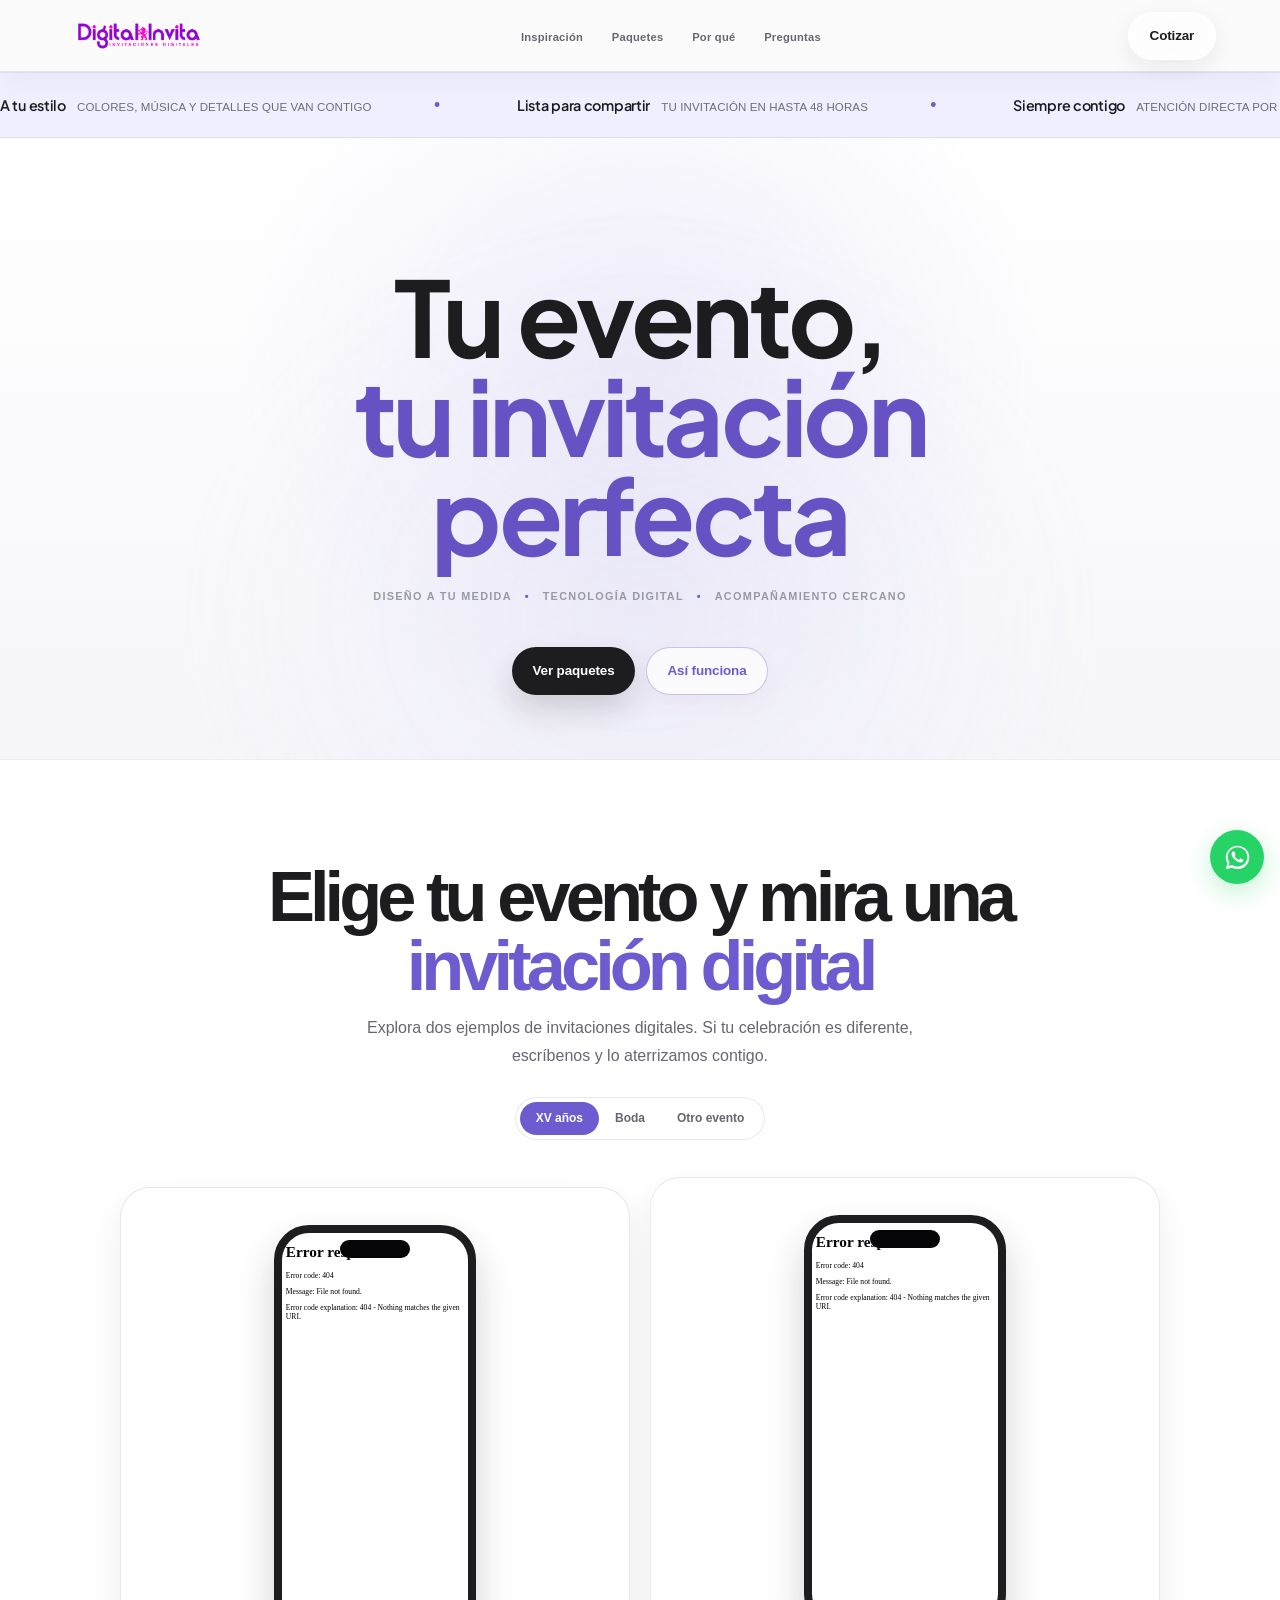
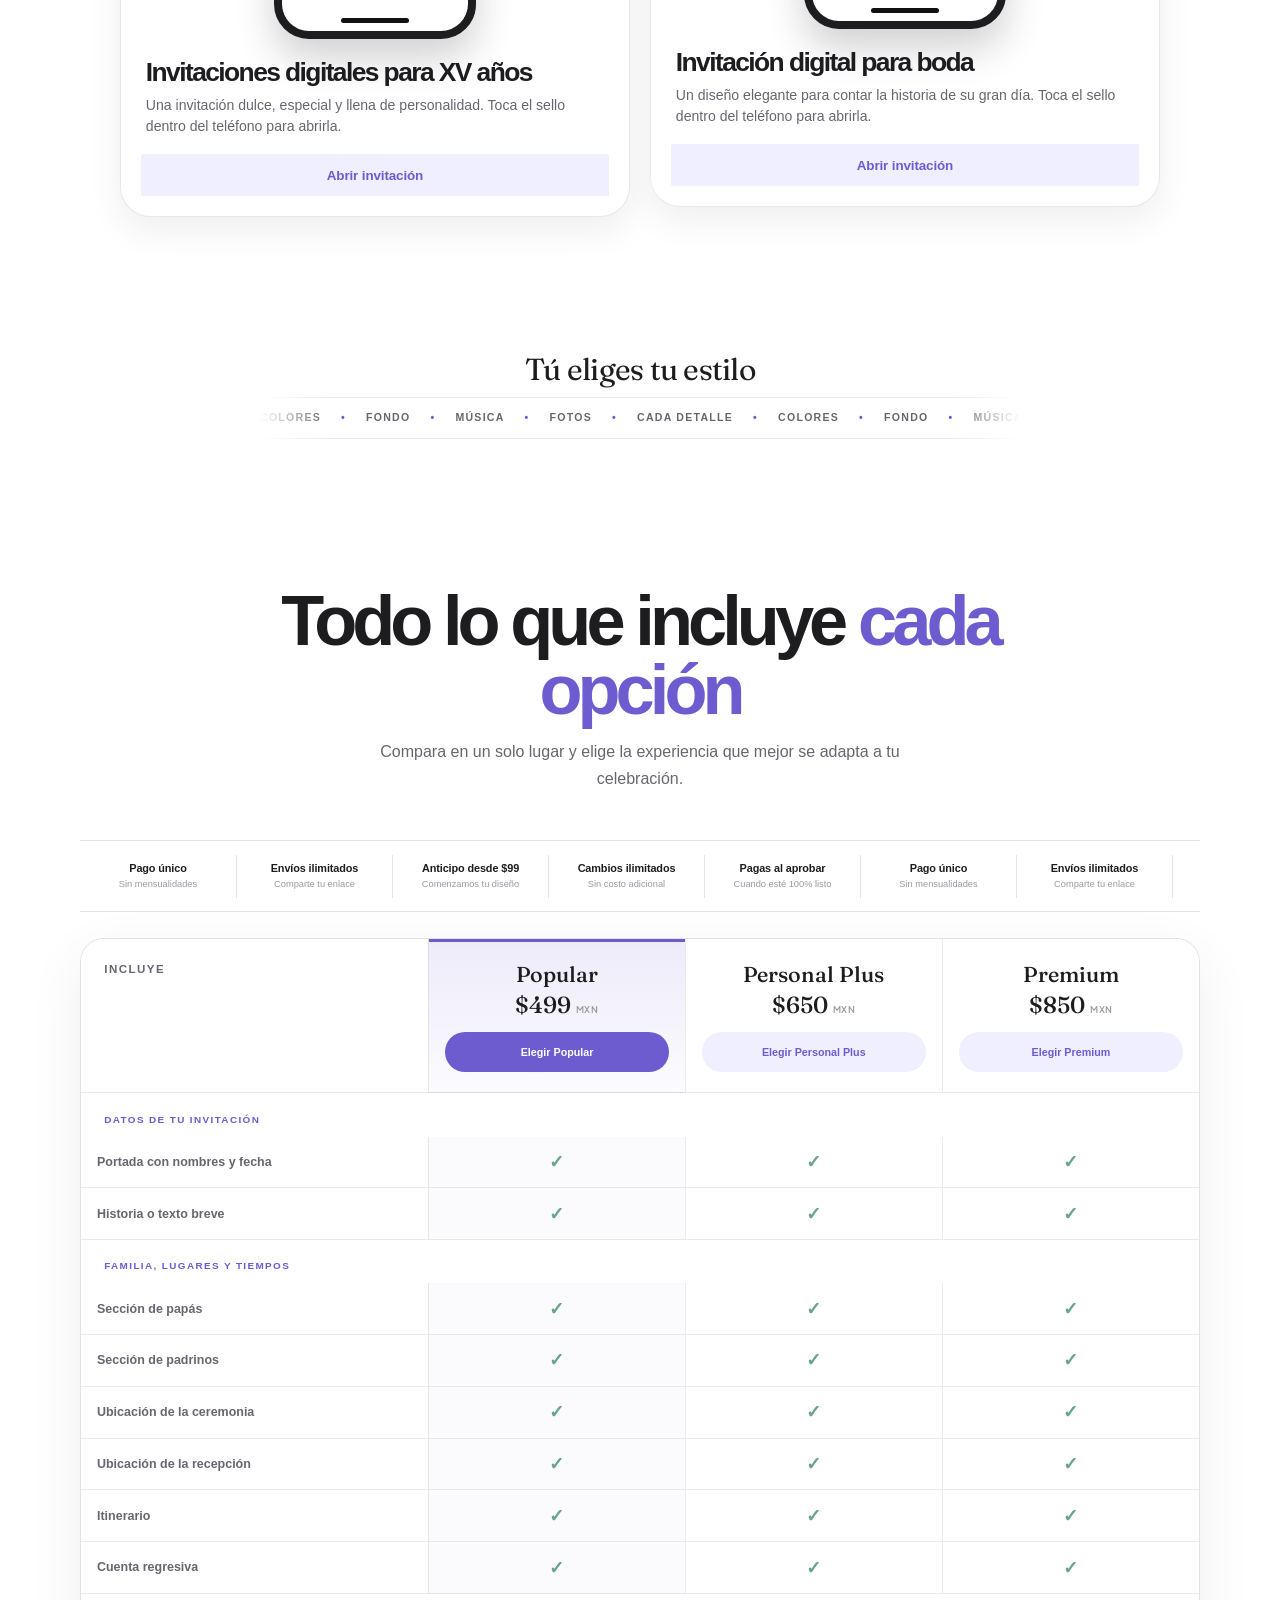
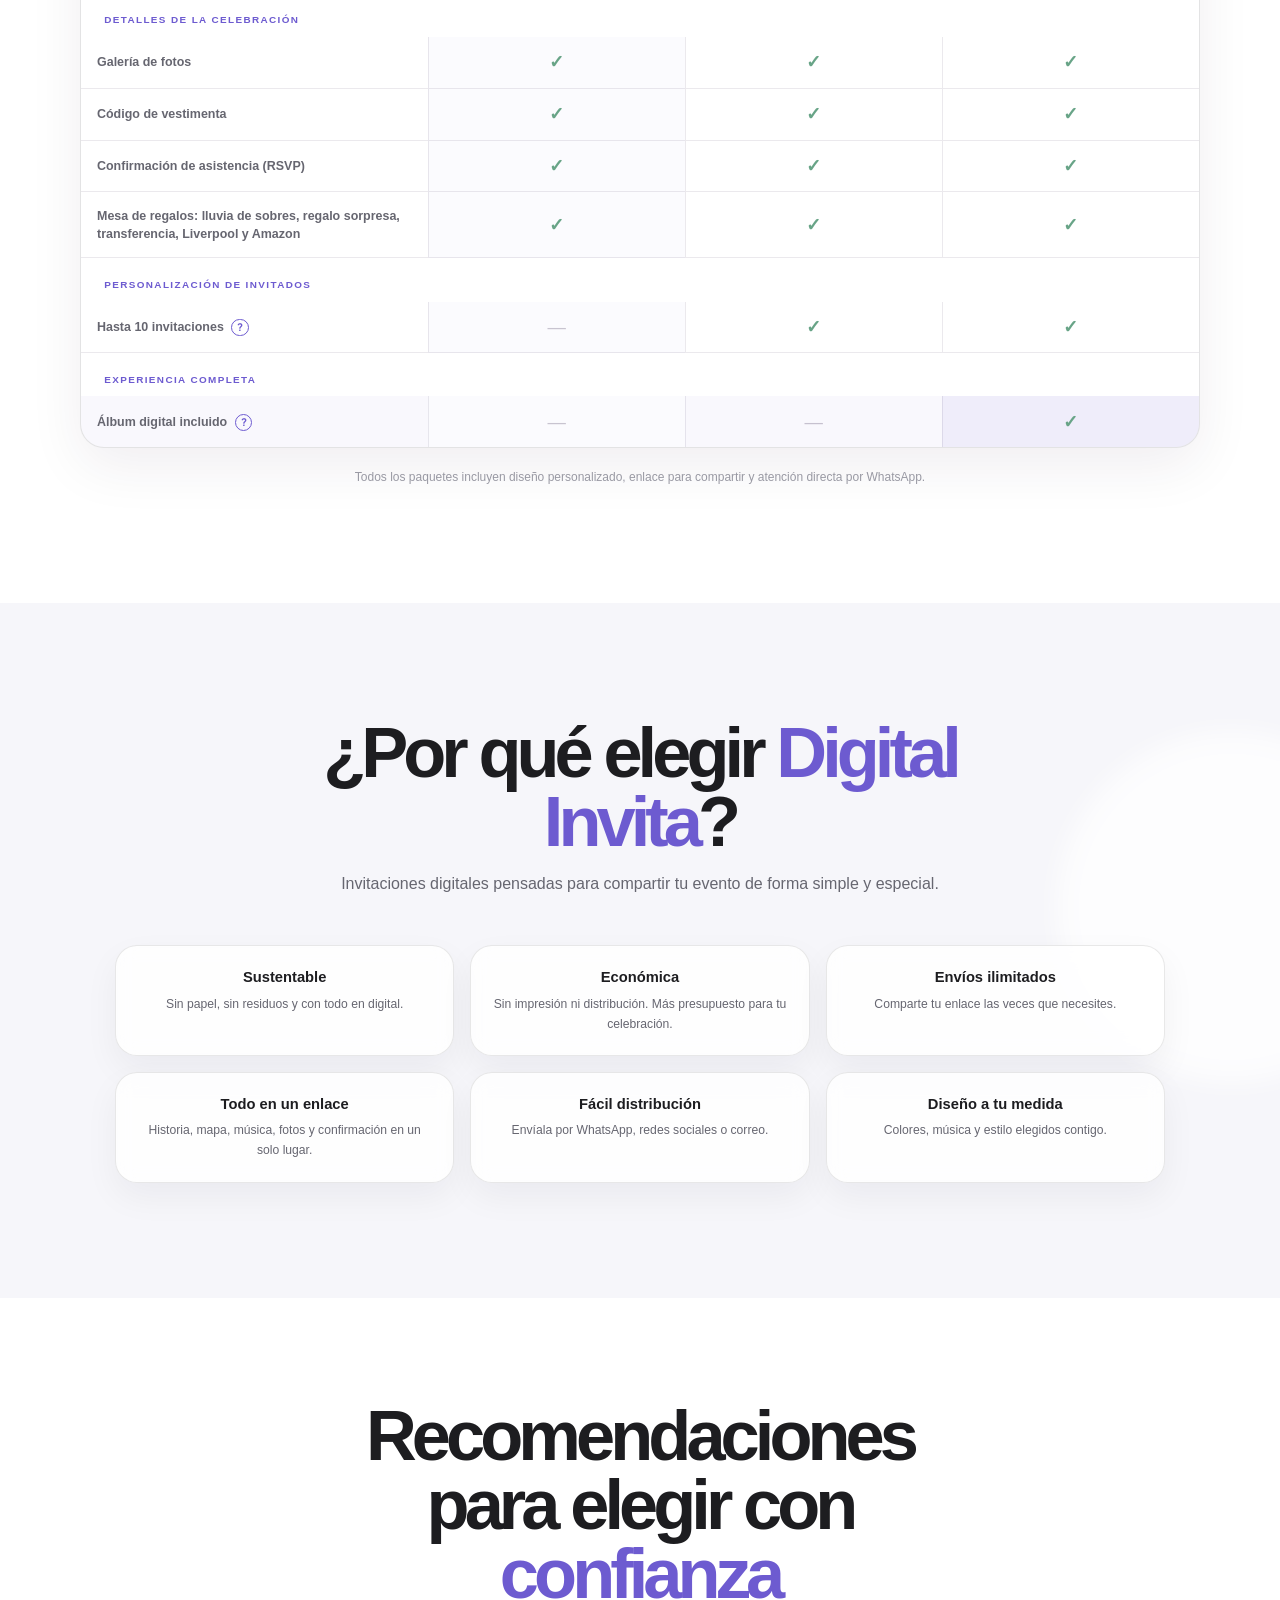
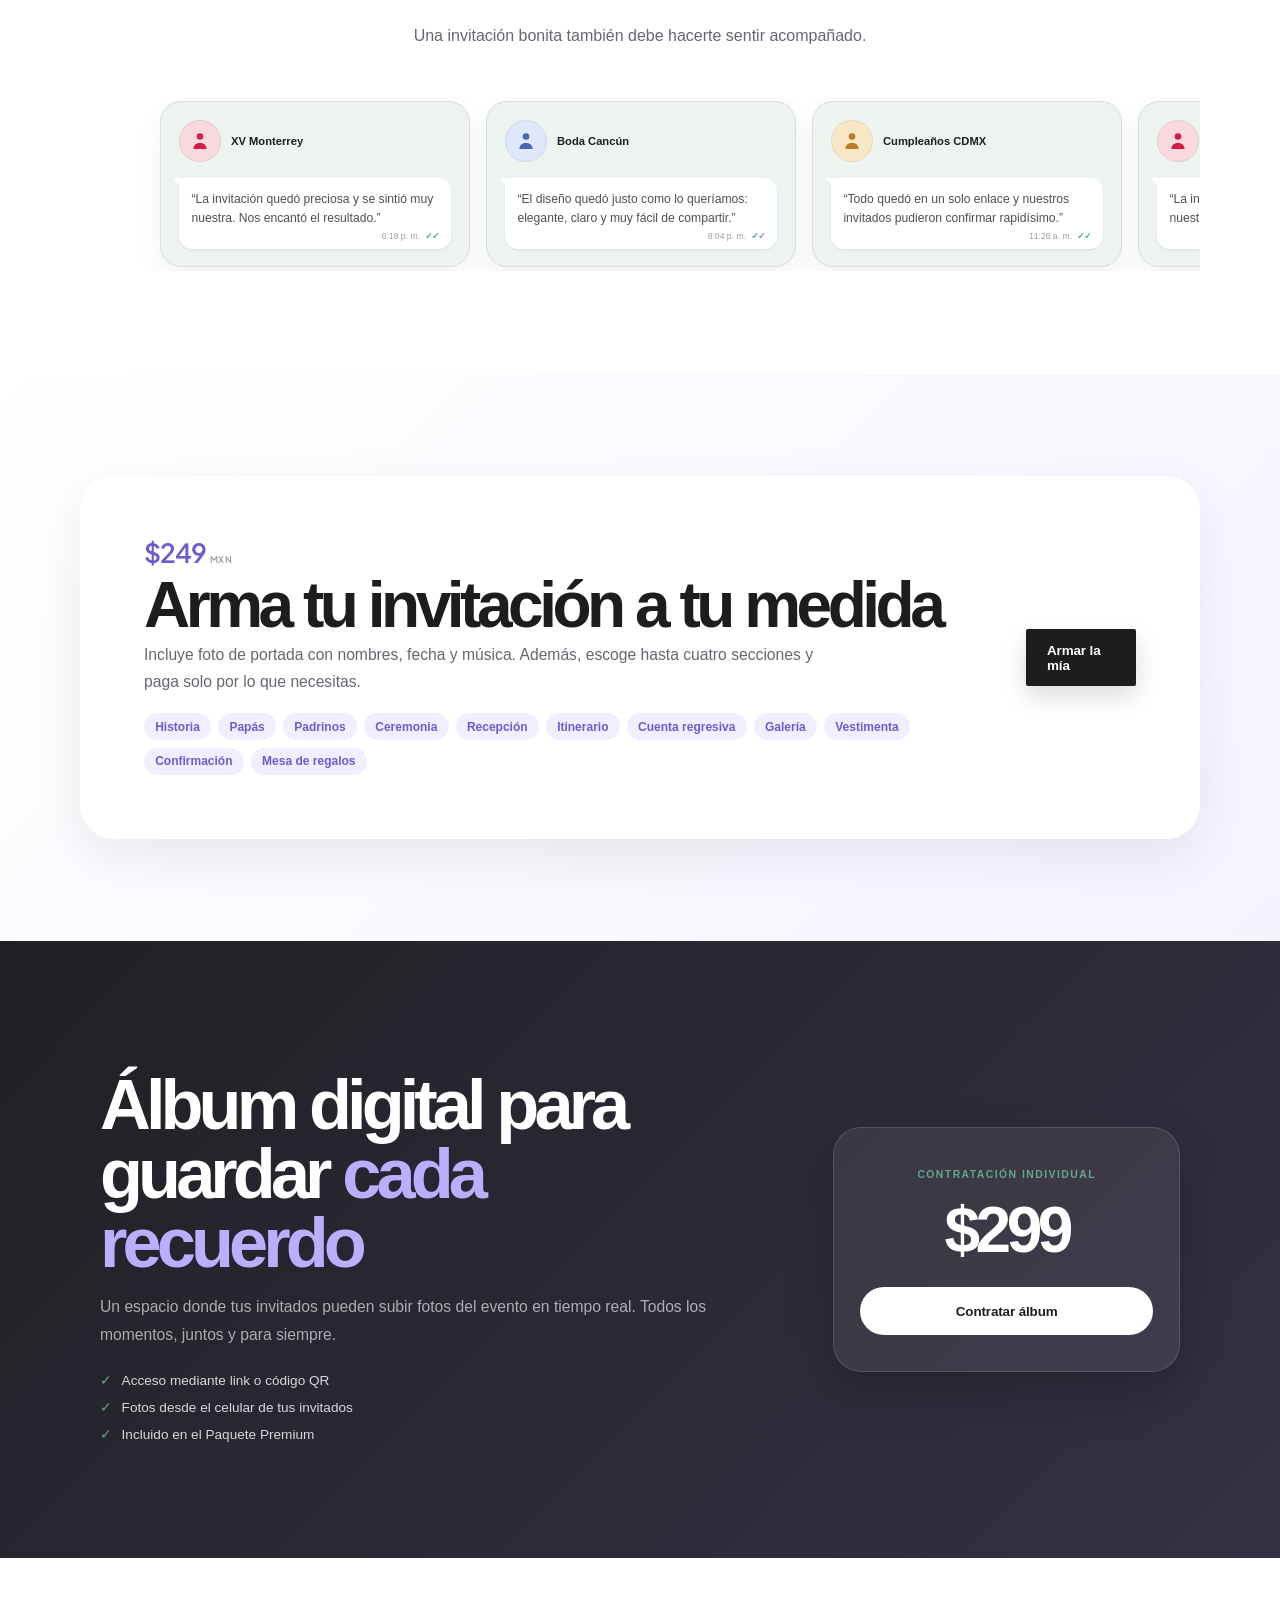
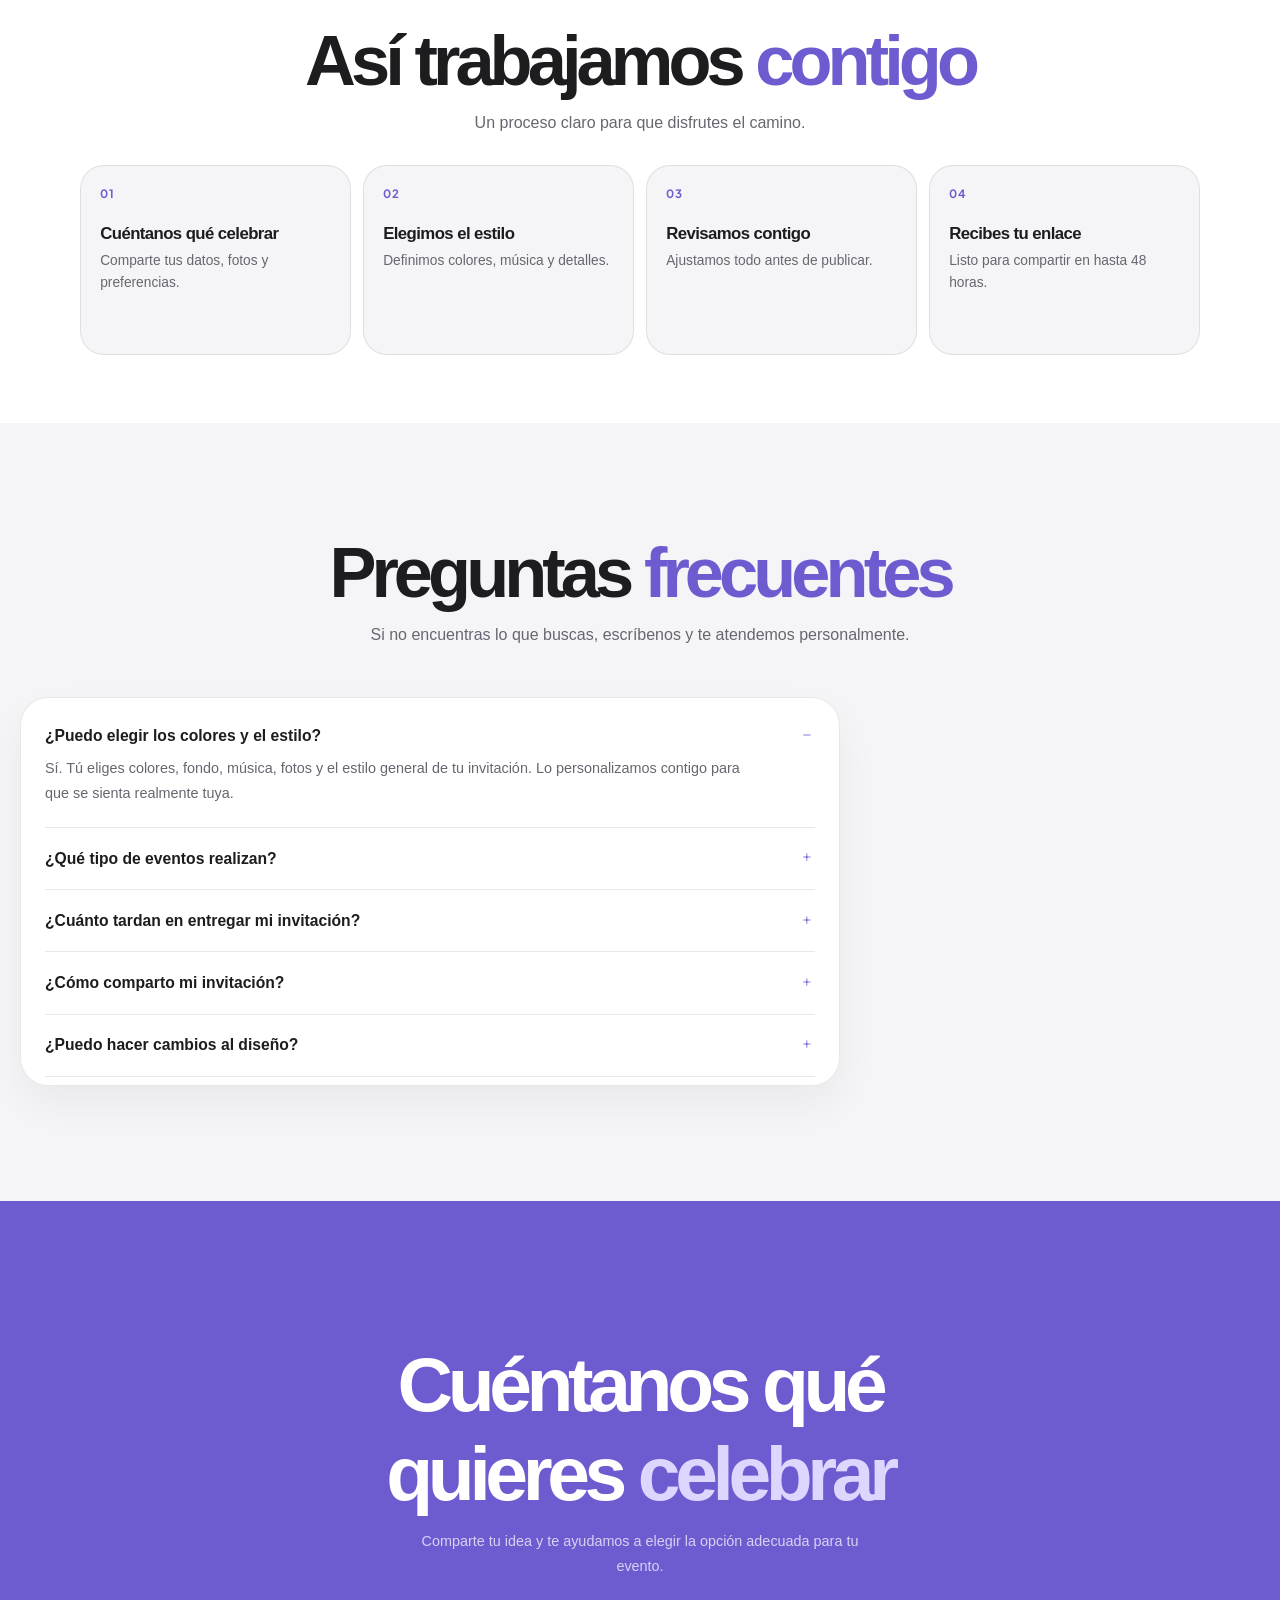
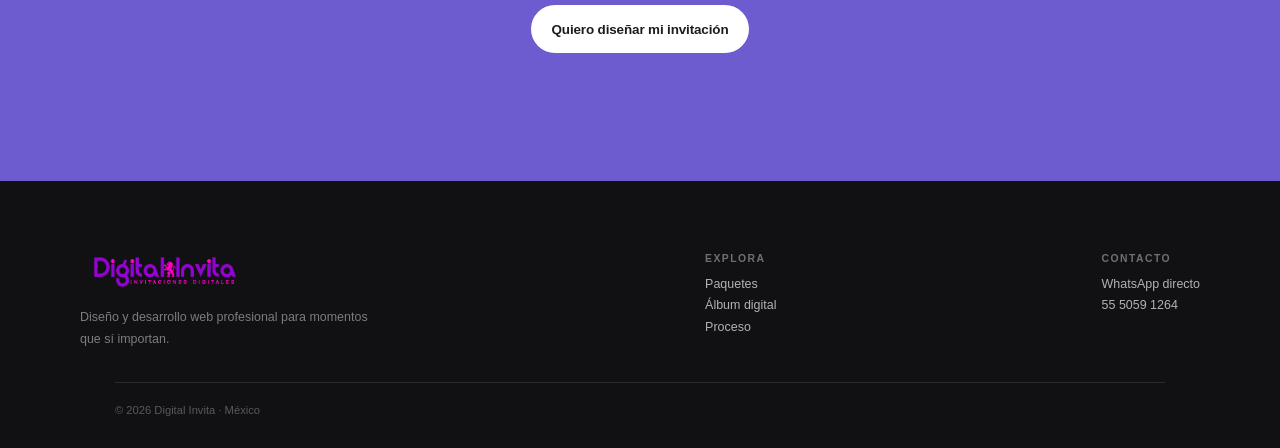
==== commit 13297472: "Add files via upload" ====
--- a/index.html
+++ b/index.html
@@ -1,1088 +1,3401 @@
-<!DOCTYPE html>
-<html lang="es">
+<!doctype html>
+<html lang="es-MX">
 <head>
-<meta charset="UTF-8">
-<meta name="viewport" content="width=device-width, initial-scale=1.0">
-<title>Digital Invita — Invitaciones Digitales</title>
-<link rel="icon" type="image/png" href="favicon.png">
-<link href="https://fonts.googleapis.com/css2?family=Plus+Jakarta+Sans:ital,wght@0,300;0,400;0,500;0,600;0,700;1,400&family=Fraunces:ital,opsz,wght@0,9..144,300;0,9..144,400;1,9..144,300;1,9..144,400&display=swap" rel="stylesheet">
-<style>
-*, *::before, *::after { box-sizing: border-box; margin: 0; padding: 0; }
-
-:root {
-  --v: #8B2EF8;
-  --v2: #A855F7;
-  --v3: #EDE9FE;
-  --pk: #F0287C;
-  --pk2: #FDE7EF;
-  --tl: #06D6A0;
-  --tl2: #D1FAF0;
-  --amber: #F59E0B;
-  --bg: #FAFAFA;
-  --white: #FFFFFF;
-  --dark: #0D0420;
-  --dark2: #1E0A38;
-  --mid: #4B3866;
-  --muted: #8B7BA8;
-  --border: rgba(139,46,248,0.12);
-  --wa: #25D366;
-  --wa2: #1DB954;
-}
-
-html { scroll-behavior: smooth; }
-body { font-family: 'Plus Jakarta Sans', sans-serif; background: var(--bg); color: var(--dark); overflow-x: hidden; }
-
-/* ── NAV ── */
-nav {
-  position: fixed; top: 0; left: 0; right: 0; z-index: 200;
-  display: grid; grid-template-columns: 1fr auto 1fr;
-  align-items: center;
-  padding: 1rem 2.5rem;
-  background: rgba(250,250,250,0.92); backdrop-filter: blur(16px);
-  border-bottom: 1px solid var(--border);
-}
-.nav-logo { display: flex; align-items: center; justify-content: center; text-decoration: none; }
-.nav-logo img { height: 36px; width: auto; display: block; }
-.nav-links { display: flex; gap: 1.8rem; list-style: none; justify-content: flex-end; }
-.nav-links a {
-  font-size: 0.78rem; letter-spacing: 0.08em; text-transform: uppercase; font-weight: 500;
-  color: var(--mid); text-decoration: none; transition: color .2s;
-}
-.nav-links a:hover { color: var(--v); }
-
-/* ── HERO ── */
-.hero {
-  min-height: 100vh;
-  display: flex; align-items: center; justify-content: center; flex-direction: column;
-  text-align: center; padding: 9rem 2rem 5rem; position: relative; overflow: hidden;
-}
-.hero::before {
-  content: ''; position: absolute; top: -120px; left: 50%; transform: translateX(-50%);
-  width: 900px; height: 900px; border-radius: 50%;
-  background: radial-gradient(circle, rgba(139,46,248,0.1) 0%, rgba(240,40,124,0.05) 50%, transparent 70%);
-  pointer-events: none;
-}
-.hero-pill {
-  display: inline-flex; align-items: center; gap: 0.5rem;
-  background: var(--v3); color: var(--v); border: 1px solid rgba(139,46,248,0.2);
-  padding: 0.4rem 1rem; border-radius: 50px; font-size: 0.75rem; font-weight: 600;
-  letter-spacing: 0.04em; margin-bottom: 1.8rem;
-  animation: fadeUp .7s .1s ease both;
-}
-.hero-pill::before { content: ''; width: 6px; height: 6px; border-radius: 50%; background: var(--v); }
-.hero h1 {
-  font-family: 'Fraunces', serif;
-  font-size: clamp(2.8rem, 7.5vw, 5.8rem); font-weight: 300; line-height: 1.05;
-  animation: fadeUp .9s .2s ease both;
-}
-.hero h1 .line2 { display: block; font-style: italic; color: var(--v); }
-.hero-sub {
-  max-width: 480px; margin: 1.8rem auto;
-  font-size: 1rem; line-height: 1.8; color: var(--mid); font-weight: 400;
-  animation: fadeUp .9s .32s ease both;
-}
-.hero-btns {
-  display: flex; gap: 0.8rem; justify-content: center; flex-wrap: wrap; margin-top: 2.2rem;
-  animation: fadeUp .9s .42s ease both;
-}
-.btn-primary {
-  display: inline-flex; align-items: center; gap: 0.4rem;
-  background: var(--v); color: #fff; padding: 0.9rem 2.2rem; border-radius: 50px;
-  font-size: 0.85rem; font-weight: 600; text-decoration: none; letter-spacing: 0.02em;
-  transition: background .2s, transform .2s;
-  box-shadow: 0 4px 20px rgba(139,46,248,0.35);
-}
-.btn-primary:hover { background: var(--dark2); transform: translateY(-2px); box-shadow: 0 8px 28px rgba(139,46,248,0.4); }
-.btn-ghost {
-  display: inline-flex; align-items: center; gap: 0.4rem;
-  border: 1.5px solid var(--v); color: var(--v); padding: 0.9rem 2.2rem; border-radius: 50px;
-  font-size: 0.85rem; font-weight: 600; text-decoration: none; letter-spacing: 0.02em;
-  transition: background .2s, transform .2s;
-}
-.btn-ghost:hover { background: var(--v3); transform: translateY(-2px); }
-.scroll-hint {
-  position: absolute; bottom: 2.2rem; left: 50%; transform: translateX(-50%);
-  display: flex; flex-direction: column; align-items: center; gap: 0.4rem;
-  font-size: 0.62rem; letter-spacing: 0.25em; text-transform: uppercase; color: var(--muted);
-  animation: bounce 2s 1.5s ease-in-out infinite;
-}
-.scroll-hint::after {
-  content: ''; width: 1px; height: 32px;
-  background: linear-gradient(to bottom, var(--v), transparent);
-}
-
-/* ── STATS BAR ── */
-.stats-bar {
-  background: var(--dark); padding: 2.2rem 2rem;
-  display: flex; flex-wrap: wrap; justify-content: center; gap: 4rem; text-align: center;
-}
-.stat-num {
-  font-family: 'Fraunces', serif; font-size: 2.6rem; font-weight: 300; color: var(--v2);
-}
-.stat-label { font-size: 0.68rem; letter-spacing: 0.18em; text-transform: uppercase; color: rgba(255,255,255,0.35); margin-top: 0.25rem; }
-
-/* ── SHARED SECTION ── */
-section { padding: 6rem 2rem; }
-.section-pill {
-  display: inline-block; font-size: 0.68rem; font-weight: 600; letter-spacing: 0.12em;
-  text-transform: uppercase; color: var(--v); background: var(--v3);
-  border: 1px solid rgba(139,46,248,0.18); padding: 0.3rem 0.9rem; border-radius: 50px;
-  margin-bottom: 1.1rem;
-}
-.section-title {
-  font-family: 'Fraunces', serif; font-size: clamp(1.9rem, 4.5vw, 3rem);
-  font-weight: 300; line-height: 1.15; margin-bottom: 0.7rem;
-}
-.section-title em { font-style: italic; color: var(--v); }
-.section-sub {
-  max-width: 540px; font-size: 0.95rem; line-height: 1.8; color: var(--mid); font-weight: 400;
-}
-.centered { text-align: center; }
-.centered .section-sub { margin: 0 auto 3.5rem; }
-
-/* ── DEMO SECTION ── */
-.demo-section {
-  background: var(--dark);
-  position: relative; overflow: hidden;
-}
-.demo-section::before {
-  content: ''; position: absolute; top: -200px; right: -150px;
-  width: 600px; height: 600px; border-radius: 50%;
-  background: radial-gradient(circle, rgba(139,46,248,0.18) 0%, transparent 65%);
-  pointer-events: none;
-}
-.demo-section::after {
-  content: ''; position: absolute; bottom: -150px; left: -100px;
-  width: 500px; height: 500px; border-radius: 50%;
-  background: radial-gradient(circle, rgba(240,40,124,0.12) 0%, transparent 65%);
-  pointer-events: none;
-}
-.demo-inner {
-  max-width: 860px; margin: 0 auto;
-  display: grid; grid-template-columns: 1fr 1fr; gap: 4rem; align-items: center;
-  position: relative; z-index: 1;
-}
-.demo-section .section-pill { color: var(--pk); background: rgba(240,40,124,0.12); border-color: rgba(240,40,124,0.25); }
-.demo-section .section-title { color: #fff; }
-.demo-section .section-title em { color: var(--pk); font-style: italic; }
-.demo-lead { font-size: 1rem; line-height: 1.75; color: rgba(255,255,255,0.55); margin: 1rem 0 1.8rem; }
-.demo-features { list-style: none; margin-bottom: 2rem; }
-.demo-features li {
-  display: flex; align-items: flex-start; gap: 0.7rem;
-  font-size: 0.9rem; color: rgba(255,255,255,0.7); padding: 0.45rem 0;
-}
-.demo-features li::before {
-  content: ''; flex-shrink: 0; width: 18px; height: 18px; margin-top: 2px;
-  border-radius: 50%; background: var(--tl); display: flex; align-items: center; justify-content: center;
-  background-image: url("data:image/svg+xml,%3Csvg viewBox='0 0 10 8' fill='none' xmlns='http://www.w3.org/2000/svg'%3E%3Cpath d='M1 4l2.5 2.5L9 1' stroke='%230D0420' stroke-width='1.5' stroke-linecap='round' stroke-linejoin='round'/%3E%3C/svg%3E");
-  background-repeat: no-repeat; background-position: center; background-size: 10px;
-}
-.demo-card {
-  background: rgba(255,255,255,0.04); border: 1px solid rgba(255,255,255,0.1);
-  border-radius: 24px; padding: 2.4rem; text-align: center;
-  backdrop-filter: blur(8px);
-}
-.demo-card-tag {
-  font-size: 0.68rem; font-weight: 600; letter-spacing: 0.14em; text-transform: uppercase;
-  color: var(--pk); margin-bottom: 1.2rem;
-}
-.demo-old-price {
-  font-size: 1.1rem; color: rgba(255,255,255,0.3);
-  text-decoration: line-through; margin-bottom: 0.2rem;
-}
-.demo-new-price {
-  display: flex; align-items: flex-start; justify-content: center; gap: 0.3rem; margin-bottom: 0.4rem;
-}
-.demo-new-price .cur { font-size: 1.2rem; color: #fff; font-weight: 600; margin-top: 0.4rem; }
-.demo-new-price .num {
-  font-family: 'Fraunces', serif; font-size: 4.5rem; font-weight: 300; color: #fff; line-height: 1;
-}
-.demo-new-price .mxn { font-size: 0.75rem; color: rgba(255,255,255,0.4); align-self: flex-end; margin-bottom: 0.5rem; }
-.demo-note { font-size: 0.78rem; color: rgba(255,255,255,0.4); margin-bottom: 1.8rem; line-height: 1.55; }
-.demo-note strong { color: var(--tl); font-weight: 500; }
-.btn-demo {
-  display: flex; align-items: center; justify-content: center; gap: 0.5rem; width: 100%;
-  background: var(--pk); color: #fff; padding: 1rem; border-radius: 50px; border: none;
-  font-family: 'Plus Jakarta Sans', sans-serif; font-size: 0.88rem; font-weight: 600;
-  cursor: pointer; text-decoration: none; letter-spacing: 0.02em;
-  transition: background .2s, transform .15s;
-  box-shadow: 0 4px 24px rgba(240,40,124,0.4);
-}
-.btn-demo:hover { background: #d0206b; transform: scale(1.02); }
-
-/* ── PACKAGES ── */
-.packages-section { background: var(--white); }
-.packages-grid {
-  display: grid; grid-template-columns: repeat(4, 1fr);
-  gap: 1rem; max-width: 1200px; margin: 0 auto;
-}
-.pkg {
-  border: 1.5px solid var(--border); border-radius: 20px;
-  overflow: hidden; display: flex; flex-direction: column;
-  background: var(--bg); transition: transform .3s, box-shadow .3s;
-}
-.pkg:hover { transform: translateY(-4px); box-shadow: 0 16px 48px rgba(139,46,248,0.1); }
-.pkg.featured {
-  border-color: var(--v); background: var(--white);
-  box-shadow: 0 8px 32px rgba(139,46,248,0.14);
-}
-.pkg-top {
-  padding: 1.6rem 1.5rem 1.4rem;
-  border-bottom: 1px solid var(--border);
-  position: relative;
-}
-.pkg-badge {
-  display: inline-block; font-size: 0.58rem; font-weight: 700; letter-spacing: 0.16em;
-  text-transform: uppercase; padding: 0.25rem 0.7rem; border-radius: 50px; margin-bottom: 0.75rem;
-  background: var(--v3); color: var(--v);
-}
-.pkg-badge.hot { background: var(--v); color: #fff; }
-.pkg-name {
-  font-family: 'Fraunces', serif; font-size: 1.5rem; font-weight: 300; color: var(--dark); margin-bottom: 0.25rem;
-}
-.pkg-price { display: flex; align-items: flex-end; gap: 0.2rem; margin-top: 0.8rem; }
-.pkg-price-cur { font-size: 0.9rem; color: var(--mid); margin-bottom: 0.25rem; }
-.pkg-price-num { font-family: 'Fraunces', serif; font-size: 2.6rem; font-weight: 300; color: var(--dark); line-height: 1; }
-.pkg-price-mxn { font-size: 0.7rem; color: var(--muted); margin-bottom: 0.2rem; }
-.pkg-body { padding: 1.4rem 1.5rem; flex: 1; }
-.pkg-group {
-  font-size: 0.58rem; font-weight: 700; letter-spacing: 0.18em; text-transform: uppercase;
-  color: var(--v); margin: 1.1rem 0 0.4rem;
-}
-.pkg-group:first-child { margin-top: 0; }
-.pkg-features { list-style: none; }
-.pkg-features li {
-  font-size: 0.82rem; padding: 0.22rem 0 0.22rem 1.3rem; position: relative; line-height: 1.45;
-}
-.pkg-features li.yes { color: var(--dark); }
-.pkg-features li.yes::before {
-  content: ''; position: absolute; left: 0; top: 0.55rem;
-  width: 14px; height: 14px; border-radius: 50%;
-  background: var(--tl);
-  background-image: url("data:image/svg+xml,%3Csvg viewBox='0 0 10 8' fill='none' xmlns='http://www.w3.org/2000/svg'%3E%3Cpath d='M1 4l2.5 2.5L9 1' stroke='%230D0420' stroke-width='1.5' stroke-linecap='round' stroke-linejoin='round'/%3E%3C/svg%3E");
-  background-repeat: no-repeat; background-position: center; background-size: 8px;
-}
-.pkg-features li.no {
-  color: var(--muted); text-decoration: line-through; opacity: 0.45;
-}
-.pkg-features li.no::before {
-  content: ''; position: absolute; left: 0; top: 0.6rem;
-  width: 14px; height: 14px; border-radius: 50%;
-  background: rgba(139,46,248,0.06);
-  background-image: url("data:image/svg+xml,%3Csvg viewBox='0 0 10 10' fill='none' xmlns='http://www.w3.org/2000/svg'%3E%3Cpath d='M2 8L8 2M2 2l6 6' stroke='%238B7BA8' stroke-width='1.3' stroke-linecap='round'/%3E%3C/svg%3E");
-  background-repeat: no-repeat; background-position: center; background-size: 8px;
-}
-.pkg-foot { padding: 1.2rem 1.5rem 1.6rem; }
-.pkg-wa {
-  display: flex; align-items: center; justify-content: center; gap: 0.5rem; width: 100%;
-  padding: 0.8rem; border-radius: 50px; border: none;
-  font-family: 'Plus Jakarta Sans', sans-serif; font-size: 0.8rem; font-weight: 600;
-  letter-spacing: 0.02em; cursor: pointer; text-decoration: none;
-  transition: background .2s, transform .15s;
-}
-.pkg-wa.light { background: var(--v3); color: var(--v); }
-.pkg-wa.light:hover { background: var(--v); color: #fff; }
-.pkg-wa.dark { background: var(--v); color: #fff; box-shadow: 0 4px 16px rgba(139,46,248,0.3); }
-.pkg-wa.dark:hover { background: var(--dark2); }
-
-/* ── ALBUM SECTION ── */
-.album-section {
-  background: linear-gradient(135deg, var(--dark) 0%, var(--dark2) 100%);
-  position: relative; overflow: hidden;
-}
-.album-section::before {
-  content: ''; position: absolute; top: 0; right: 0; bottom: 0; left: 0;
-  background:
-    radial-gradient(ellipse 60% 80% at 90% 50%, rgba(139,46,248,0.15) 0%, transparent 60%),
-    radial-gradient(ellipse 50% 60% at 10% 50%, rgba(6,214,160,0.08) 0%, transparent 60%);
-  pointer-events: none;
-}
-.album-inner {
-  max-width: 960px; margin: 0 auto;
-  display: grid; grid-template-columns: 1fr 1fr; gap: 5rem; align-items: center;
-  position: relative; z-index: 1;
-}
-.album-section .section-pill { color: var(--tl); background: rgba(6,214,160,0.12); border-color: rgba(6,214,160,0.2); }
-.album-section .section-title { color: #fff; }
-.album-section .section-title em { color: var(--tl); }
-.album-desc { font-size: 0.95rem; line-height: 1.8; color: rgba(255,255,255,0.5); margin: 1rem 0 1.8rem; }
-.album-features { list-style: none; display: flex; flex-direction: column; gap: 0.7rem; margin-bottom: 2rem; }
-.album-features li { display: flex; align-items: center; gap: 0.8rem; font-size: 0.9rem; color: rgba(255,255,255,0.8); }
-.album-features li::before {
-  content: ''; flex-shrink: 0; width: 20px; height: 20px; border-radius: 50%;
-  background: rgba(6,214,160,0.15); border: 1px solid rgba(6,214,160,0.35);
-  background-image: url("data:image/svg+xml,%3Csvg viewBox='0 0 10 8' fill='none' xmlns='http://www.w3.org/2000/svg'%3E%3Cpath d='M1 4l2.5 2.5L9 1' stroke='%2306D6A0' stroke-width='1.5' stroke-linecap='round' stroke-linejoin='round'/%3E%3C/svg%3E");
-  background-repeat: no-repeat; background-position: center; background-size: 10px;
-}
-.album-pricing {
-  background: rgba(255,255,255,0.05); border: 1px solid rgba(255,255,255,0.1);
-  border-radius: 20px; padding: 2rem; text-align: center;
-}
-.album-pricing-label { font-size: 0.68rem; font-weight: 600; letter-spacing: 0.14em; text-transform: uppercase; color: var(--tl); margin-bottom: 1rem; }
-.album-included {
-  display: inline-flex; align-items: center; gap: 0.4rem;
-  background: rgba(6,214,160,0.12); border: 1px solid rgba(6,214,160,0.25);
-  color: var(--tl); padding: 0.4rem 1rem; border-radius: 50px;
-  font-size: 0.78rem; font-weight: 600; margin-bottom: 1rem;
-}
-.album-individual {
-  font-size: 0.82rem; color: rgba(255,255,255,0.4); margin-bottom: 1.2rem;
-  padding-top: 1rem; border-top: 1px solid rgba(255,255,255,0.08);
-}
-.album-individual strong {
-  font-family: 'Fraunces', serif; font-size: 1.6rem; font-weight: 300; color: #fff; display: block; margin-bottom: 0.2rem;
-}
-.btn-album {
-  display: flex; align-items: center; justify-content: center; gap: 0.5rem; width: 100%;
-  background: var(--tl); color: var(--dark); padding: 0.9rem; border-radius: 50px; border: none;
-  font-family: 'Plus Jakarta Sans', sans-serif; font-size: 0.85rem; font-weight: 700;
-  cursor: pointer; text-decoration: none; letter-spacing: 0.02em;
-  transition: opacity .2s, transform .15s;
-}
-.btn-album:hover { opacity: 0.88; transform: scale(1.02); }
-
-/* ── PROCESS ── */
-.process-section { background: var(--bg); }
-.steps {
-  display: grid; grid-template-columns: repeat(auto-fill, minmax(200px, 1fr));
-  gap: 1.2rem; max-width: 1000px; margin: 0 auto;
-}
-.step {
-  background: var(--white); border: 1.5px solid var(--border);
-  border-radius: 18px; padding: 1.8rem;
-  transition: border-color .2s, transform .2s;
-}
-.step:hover { border-color: var(--v2); transform: translateY(-3px); }
-.step-num {
-  font-family: 'Fraunces', serif; font-size: 2.8rem; font-weight: 300;
-  color: rgba(139,46,248,0.15); line-height: 1; margin-bottom: 0.7rem;
-}
-.step-title { font-size: 0.9rem; font-weight: 700; color: var(--dark); margin-bottom: 0.5rem; }
-.step-desc { font-size: 0.82rem; line-height: 1.65; color: var(--mid); }
-
-/* ── TESTIMONIALS ── */
-.testimonials-section { background: var(--white); }
-.testi-grid {
-  display: grid; grid-template-columns: repeat(auto-fill, minmax(270px, 1fr));
-  gap: 1.2rem; max-width: 980px; margin: 0 auto;
-}
-.testi {
-  background: var(--bg); border: 1.5px solid var(--border);
-  border-radius: 18px; padding: 1.8rem;
-  transition: border-color .2s;
-}
-.testi:hover { border-color: var(--v2); }
-.testi-accent { width: 28px; height: 3px; background: var(--v); border-radius: 2px; margin-bottom: 1.2rem; }
-.testi-text {
-  font-family: 'Fraunces', serif; font-size: 1.05rem; font-style: italic;
-  line-height: 1.72; color: var(--dark); margin-bottom: 1.3rem;
-}
-.testi-author { font-size: 0.73rem; font-weight: 600; letter-spacing: 0.1em; text-transform: uppercase; color: var(--muted); }
-
-/* ── EXTRAS ── */
-.extras-section { background: var(--bg); }
-.extras-grid {
-  display: grid; grid-template-columns: repeat(auto-fill, minmax(180px, 1fr));
-  gap: 1rem; max-width: 860px; margin: 0 auto 2.5rem;
-}
-.extra-card {
-  background: var(--white); border: 1.5px solid var(--border); border-radius: 16px;
-  padding: 1.5rem; text-align: center; transition: border-color .2s, transform .2s;
-}
-.extra-card:hover { border-color: var(--v2); transform: translateY(-3px); }
-.extra-name { font-weight: 700; font-size: 0.88rem; color: var(--dark); margin-bottom: 0.35rem; }
-.extra-desc { font-size: 0.78rem; color: var(--mid); line-height: 1.5; margin-bottom: 0.8rem; }
-.extra-price { font-family: 'Fraunces', serif; font-size: 1.5rem; font-weight: 300; color: var(--v); }
-
-/* ── CTA ── */
-.cta-section {
-  background: var(--v); text-align: center; position: relative; overflow: hidden;
-}
-.cta-section::before {
-  content: ''; position: absolute; inset: 0;
-  background: radial-gradient(circle at 70% 50%, rgba(240,40,124,0.25) 0%, transparent 55%);
-  pointer-events: none;
-}
-.cta-section .section-title { color: #fff; position: relative; z-index: 1; }
-.cta-section .section-title em { color: rgba(255,255,255,0.7); }
-.cta-section .section-sub { color: rgba(255,255,255,0.65); margin: 0 auto 2.5rem; position: relative; z-index: 1; }
-.btn-cta-wa {
-  display: inline-flex; align-items: center; gap: 0.7rem;
-  background: var(--wa); color: #fff; padding: 1.1rem 2.8rem; border-radius: 50px;
-  font-size: 0.95rem; font-weight: 700; text-decoration: none; letter-spacing: 0.02em;
-  transition: background .2s, transform .2s; position: relative; z-index: 1;
-  box-shadow: 0 8px 28px rgba(0,0,0,0.25);
-}
-.btn-cta-wa:hover { background: var(--wa2); transform: translateY(-3px); }
-
-/* ── FOOTER ── */
-footer { background: var(--dark); padding: 4rem 2rem 2.5rem; }
-.footer-inner {
-  max-width: 1100px; margin: 0 auto;
-  display: grid; grid-template-columns: 2fr 1fr 1fr 1fr; gap: 3rem;
-}
-.footer-brand .footer-logo { display: flex; align-items: center; margin-bottom: 1rem; }
-.footer-brand p { font-size: 0.82rem; color: rgba(255,255,255,0.35); line-height: 1.7; max-width: 240px; text-align: center; }
-.footer-col h4 { font-size: 0.7rem; font-weight: 700; letter-spacing: 0.16em; text-transform: uppercase; color: rgba(255,255,255,0.4); margin-bottom: 1rem; }
-.footer-col ul { list-style: none; display: flex; flex-direction: column; gap: 0.55rem; }
-.footer-col ul li a { font-size: 0.84rem; color: rgba(255,255,255,0.55); text-decoration: none; transition: color .2s; }
-.footer-col ul li a:hover { color: var(--v2); }
-.footer-col ul li { font-size: 0.84rem; color: rgba(255,255,255,0.55); }
-.footer-bottom {
-  max-width: 1100px; margin: 2.5rem auto 0;
-  padding-top: 1.5rem; border-top: 1px solid rgba(255,255,255,0.07);
-  display: flex; align-items: center; justify-content: space-between; flex-wrap: wrap; gap: 1rem;
-}
-.footer-bottom p { font-size: 0.75rem; color: rgba(255,255,255,0.25); }
-.footer-bottom .wa-link {
-  display: inline-flex; align-items: center; gap: 0.4rem;
-  background: rgba(37,211,102,0.1); color: var(--wa); border: 1px solid rgba(37,211,102,0.2);
-  padding: 0.4rem 1rem; border-radius: 50px; font-size: 0.75rem; font-weight: 600;
-  text-decoration: none; transition: background .2s;
-}
-.footer-bottom .wa-link:hover { background: rgba(37,211,102,0.18); }
-
-/* ── FLOATING WA ── */
-.wa-float {
-  position: fixed; bottom: 1.8rem; right: 1.8rem; z-index: 300;
-  width: 56px; height: 56px; border-radius: 50%;
-  background: var(--wa); display: flex; align-items: center; justify-content: center;
-  box-shadow: 0 4px 20px rgba(37,211,102,0.45);
-  text-decoration: none; transition: transform .2s, background .2s, opacity .4s;
-  opacity: 0; pointer-events: none;
-}
-.wa-float.visible { opacity: 1; pointer-events: auto; animation: pulse 2.5s infinite; }
-.wa-float:hover { transform: scale(1.1); background: var(--wa2); }
-.wa-float svg { width: 26px; height: 26px; fill: #fff; }
-
-/* WA SVG path helper */
-.wa-path-1 { d: path("M17.472 14.382c-.297-.149-1.758-.867-2.03-.967-.273-.099-.471-.148-.67.15-.197.297-.767.966-.94 1.164-.173.199-.347.223-.644.075-.297-.15-1.255-.463-2.39-1.475-.883-.788-1.48-1.761-1.653-2.059-.173-.297-.018-.458.13-.606.134-.133.298-.347.446-.52.149-.174.198-.298.298-.497.099-.198.05-.371-.025-.52-.075-.149-.669-1.612-.916-2.207-.242-.579-.487-.5-.669-.51-.173-.008-.371-.01-.57-.01-.198 0-.52.074-.792.372-.272.297-1.04 1.016-1.04 2.479 0 1.462 1.065 2.875 1.213 3.074.149.198 2.096 3.2 5.077 4.487.709.306 1.262.489 1.694.625.712.227 1.36.195 1.871.118.571-.085 1.758-.719 2.006-1.413.248-.694.248-1.289.173-1.413-.074-.124-.272-.198-.57-.347z"); }
-
-/* ── ANIMATIONS ── */
-@keyframes fadeIn { from { opacity:0 } to { opacity:1 } }
-@keyframes fadeUp { from { opacity:0; transform:translateY(20px) } to { opacity:1; transform:translateY(0) } }
-@keyframes bounce {
-  0%,100% { transform:translateX(-50%) translateY(0) }
-  50% { transform:translateX(-50%) translateY(7px) }
-}
-@keyframes pulse {
-  0%,100% { box-shadow:0 4px 20px rgba(37,211,102,.45) }
-  50% { box-shadow:0 4px 32px rgba(37,211,102,.72) }
-}
-
-/* ── SPLASH ── */
-.splash {
-  position: fixed; inset: 0; z-index: 9999;
-  background: var(--dark); display: flex; align-items: center; justify-content: center;
-  flex-direction: column; gap: 1.2rem;
-  transition: opacity .5s ease, visibility .5s ease;
-}
-.splash.hidden { opacity: 0; visibility: hidden; pointer-events: none; }
-.splash-logo { width: 180px; animation: splashPop .6s .2s cubic-bezier(.34,1.56,.64,1) both; }
-.splash-bar-wrap {
-  width: 80px; height: 2px; background: rgba(255,255,255,0.1); border-radius: 2px; overflow: hidden;
-  animation: fadeIn .4s .5s ease both;
-}
-.splash-bar {
-  height: 100%; width: 0%; background: var(--v2); border-radius: 2px;
-  animation: loadBar 1.2s .5s ease forwards;
-}
-@keyframes splashPop { from { opacity:0; transform:scale(.8) } to { opacity:1; transform:scale(1) } }
-@keyframes loadBar { from { width:0% } to { width:100% } }
-
-/* ── RESPONSIVE ── */
-@media (max-width:1024px) {
-  .packages-grid { grid-template-columns: repeat(2, 1fr); }
-  .demo-inner { grid-template-columns: 1fr; gap: 2.5rem; }
-  .album-inner { grid-template-columns: 1fr; gap: 2.5rem; }
-  .footer-inner { grid-template-columns: 1fr 1fr; gap: 2rem; }
-}
-
-@media (max-width:640px) {
-  /* Nav */
-  nav { padding: 0.85rem 1.2rem; grid-template-columns: 1fr auto 1fr; }
-  .nav-logo img { height: 28px; }
-  .nav-links { display: none; }
-
-  /* Hero */
-  .hero { padding: 7rem 1.4rem 4rem; }
-  .hero h1 { font-size: clamp(2.4rem, 11vw, 3.2rem); }
-  .hero-sub { font-size: 0.95rem; }
-  .hero-btns { flex-direction: column; align-items: center; }
-  .btn-primary, .btn-ghost { width: 100%; max-width: 280px; justify-content: center; padding: 1rem 2rem; }
-
-  /* Stats */
-  .stats-bar { gap: 2rem; padding: 2rem 1.4rem; }
-  .stat-num { font-size: 2.2rem; }
-
-  /* Sections */
-  section { padding: 3.5rem 1.2rem; }
-
-  /* Demo */
-  .demo-inner { grid-template-columns: 1fr; gap: 2rem; }
-  .demo-card { padding: 1.8rem 1.4rem; }
-  .demo-new-price .num { font-size: 3.6rem; }
-
-  /* Packages — 1 column, scrollable horizontally feels bad, stack instead */
-  .packages-grid { grid-template-columns: 1fr; gap: 1rem; }
-  .pkg-top { padding: 1.4rem 1.2rem 1.2rem; }
-  .pkg-body { padding: 1.2rem; }
-  .pkg-foot { padding: 1rem 1.2rem 1.4rem; }
-  .pkg-price-num { font-size: 2.4rem; }
-
-  /* Album */
-  .album-inner { grid-template-columns: 1fr; gap: 2rem; }
-  .album-pricing { padding: 1.6rem; }
-
-  /* Steps */
-  .steps { grid-template-columns: 1fr; gap: 0.8rem; }
-  .step { padding: 1.4rem; display: flex; align-items: flex-start; gap: 1rem; }
-  .step-num { font-size: 2rem; min-width: 2.5rem; margin-bottom: 0; }
-
-  /* Testimonials */
-  .testi-grid { grid-template-columns: 1fr; }
-
-  /* Extras */
-  .extras-grid { grid-template-columns: 1fr 1fr; }
-
-  /* CTA */
-  .btn-cta-wa { width: 100%; max-width: 320px; justify-content: center; padding: 1rem 1.5rem; }
-
-  /* Footer */
-  .footer-inner { grid-template-columns: 1fr; gap: 2rem; padding: 0; }
-  footer { padding: 3rem 1.4rem 2rem; }
-  .footer-bottom { flex-direction: column; text-align: center; gap: 1rem; }
-  .footer-col { display: none; }
-  .footer-col:last-child { display: block; }
-
-  /* Floating WA — bigger tap target */
-  .wa-float { width: 52px; height: 52px; bottom: 1.2rem; right: 1.2rem; }
-}
-</style>
+  <meta charset="UTF-8">
+  <meta name="viewport" content="width=device-width, initial-scale=1.0">
+  <meta name="description" content="Diseñamos invitaciones digitales personalizadas para bodas, XV años, cumpleaños y eventos en México. Elige tu estilo, música, galería, ubicación y confirmación de asistencia.">
+  <meta name="robots" content="index,follow,max-image-preview:large">
+  <meta name="author" content="Digital Invita">
+  <meta name="theme-color" content="#7042d4">
+  <link rel="icon" type="image/png" href="favicon.png">
+  <link rel="apple-touch-icon" href="favicon.png">
+  <link rel="canonical" href="https://digitalinvita.com.mx/">
+  <title>Invitaciones digitales para bodas y XV años | Digital Invita</title>
+  <meta property="og:locale" content="es_MX">
+  <meta property="og:type" content="website">
+  <meta property="og:site_name" content="Digital Invita">
+  <meta property="og:title" content="Invitaciones digitales para bodas y XV años | Digital Invita">
+  <meta property="og:description" content="Invitaciones digitales personalizadas para bodas, XV años, cumpleaños y eventos en México. Diseña tu estilo y comparte todo en un solo enlace.">
+  <meta property="og:url" content="https://digitalinvita.com.mx/">
+  <meta name="twitter:card" content="summary">
+  <meta name="twitter:title" content="Invitaciones digitales para bodas y XV años | Digital Invita">
+  <meta name="twitter:description" content="Invitaciones digitales personalizadas para bodas, XV años, cumpleaños y eventos en México.">
+  <script type="application/ld+json">
+    {
+      "@context": "https://schema.org",
+      "@graph": [
+        {
+          "@type": "Organization",
+          "@id": "https://digitalinvita.com.mx/#organization",
+          "name": "Digital Invita",
+          "url": "https://digitalinvita.com.mx/",
+          "description": "Diseño y desarrollo de invitaciones digitales personalizadas para bodas, XV años y eventos en México.",
+          "areaServed": {
+            "@type": "Country",
+            "name": "México"
+          },
+          "contactPoint": {
+            "@type": "ContactPoint",
+            "telephone": "+52 55 5059 1264",
+            "contactType": "customer service",
+            "availableLanguage": "es-MX"
+          }
+        },
+        {
+          "@type": "Service",
+          "@id": "https://digitalinvita.com.mx/#invitaciones-digitales",
+          "name": "Invitaciones digitales personalizadas",
+          "serviceType": "Invitaciones digitales para eventos",
+          "provider": {
+            "@id": "https://digitalinvita.com.mx/#organization"
+          },
+          "areaServed": {
+            "@type": "Country",
+            "name": "México"
+          },
+          "description": "Diseño de invitaciones digitales para bodas, XV años, cumpleaños y otros eventos, con música, galería, ubicación y confirmación de asistencia."
+        }
+      ]
+    }
+  </script>
+  <link rel="preconnect" href="https://fonts.googleapis.com">
+  <link rel="preconnect" href="https://fonts.gstatic.com" crossorigin>
+  <link href="https://fonts.googleapis.com/css2?family=Plus+Jakarta+Sans:wght@400;500;600;700&family=Fraunces:opsz,wght@9..144,300;9..144,400;9..144,500&display=swap" rel="stylesheet">
+  <style>
+    :root{--violet:#7042d4;--violet-soft:#eee9ff;--pink:#d95b91;--mint:#20b995;--ink:#24153f;--ink-2:#5d4d74;--muted:#9a8db0;--paper:#fcfbff;--line:rgba(112,66,212,.16);--wa:#25d366}
+    *{box-sizing:border-box;margin:0;padding:0} html{scroll-behavior:smooth} body{font-family:'Plus Jakarta Sans',sans-serif;background:var(--paper);color:var(--ink);overflow-x:hidden} a{color:inherit}
+    nav{position:fixed;inset:0 0 auto;z-index:20;height:72px;display:flex;align-items:center;justify-content:space-between;padding:0 5vw;background:rgba(250,250,250,.9);backdrop-filter:blur(16px);border-bottom:1px solid var(--line)}
+    .brand{font-family:Fraunces,serif;font-size:1.55rem;text-decoration:none;color:var(--ink)}.brand span{color:var(--violet);font-style:italic}.nav-links{display:flex;gap:1.8rem;list-style:none}.nav-links a{text-decoration:none;text-transform:uppercase;letter-spacing:.08em;font-size:.72rem;color:var(--ink-2)}.nav-links a:hover{color:var(--violet)}
+    .hero{min-height:100svh;display:grid;place-items:center;text-align:center;padding:8.5rem 1.25rem 5rem;position:relative;isolation:isolate;background:radial-gradient(circle at 50% 32%,rgba(139,46,248,.1),transparent 38%)}.hero:before{content:'';position:absolute;z-index:-1;inset:12% 10% auto;height:360px;border-radius:50%;background:radial-gradient(ellipse,rgba(240,40,124,.06),transparent 68%)}
+    .pill{display:inline-flex;align-items:center;gap:.5rem;padding:.4rem .85rem;border:1px solid rgba(139,46,248,.2);border-radius:99px;background:var(--violet-soft);color:var(--violet);font-size:.68rem;font-weight:700;letter-spacing:.1em;text-transform:uppercase}.pill:before{content:'';width:6px;height:6px;border-radius:50%;background:currentColor}.hero h1{max-width:780px;margin:1.35rem auto 1rem;font:300 clamp(3rem,8vw,6rem)/.98 Fraunces,serif}.hero h1 em{color:var(--violet);font-style:italic}.hero p{max-width:530px;margin:auto;color:var(--ink-2);line-height:1.8;font-size:.98rem}.actions{display:flex;justify-content:center;gap:.75rem;flex-wrap:wrap;margin-top:2rem}.btn{display:inline-flex;align-items:center;justify-content:center;gap:.5rem;padding:.9rem 1.35rem;border-radius:99px;text-decoration:none;font-size:.82rem;font-weight:700;transition:.2s}.btn-primary{background:var(--violet);color:white;box-shadow:0 8px 24px rgba(139,46,248,.28)}.btn-primary:hover{background:var(--ink);transform:translateY(-2px)}.btn-outline{border:1.5px solid var(--violet);color:var(--violet)}.btn-outline:hover{background:var(--violet-soft)}
+    .stats{display:flex;justify-content:center;gap:clamp(2rem,9vw,7rem);padding:2rem 1rem;background:var(--ink);text-align:center}.stat strong{display:block;font:300 2.4rem Fraunces,serif;color:#b477ff}.stat span{display:block;margin-top:.25rem;font-size:.64rem;letter-spacing:.12em;text-transform:uppercase;color:rgba(255,255,255,.45)}
+    .demos{background:#f7f3ff}.event-tabs{display:flex;justify-content:center;gap:.6rem;margin:-1rem auto 2rem}.event-tabs a{padding:.65rem 1.15rem;border:1px solid var(--line);border-radius:99px;background:#fff;color:var(--ink-2);font-size:.75rem;font-weight:700;text-decoration:none}.event-tabs a:first-child{background:var(--violet);border-color:var(--violet);color:#fff}.demo-grid{display:grid;grid-template-columns:repeat(2,minmax(0,1fr));gap:1.2rem;max-width:850px;margin:auto}.demo-card{padding:1rem;border:1px solid var(--line);border-radius:22px;background:#fff;box-shadow:0 12px 30px rgba(53,21,91,.08)}.demo-card h3{margin:.85rem .25rem .3rem;font:400 1.35rem Fraunces,serif}.demo-card p{margin:0 .25rem .8rem;color:var(--ink-2);font-size:.78rem;line-height:1.5}.phone{width:196px;height:408px;margin:auto;overflow:hidden;border:7px solid var(--ink);border-radius:29px;background:#eee;box-shadow:0 5px 15px rgba(22,8,43,.15);position:relative}.phone:before{content:'';position:absolute;z-index:3;top:5px;left:50%;width:64px;height:7px;transform:translateX(-50%);border-radius:0 0 8px 8px;background:var(--ink)}.phone:after{content:'';position:absolute;z-index:3;bottom:6px;left:50%;width:58px;height:4px;transform:translateX(-50%);border-radius:99px;background:var(--ink)}.phone iframe{display:block;width:390px;height:844px;margin-left:0;border:0;background:#fff;transform:scale(.466667);transform-origin:top left}.phone-cover{position:absolute;z-index:2;inset:0;display:flex;flex-direction:column;align-items:center;justify-content:center;gap:.45rem;padding:1rem;background:linear-gradient(160deg,rgba(20,8,38,.12),rgba(20,8,38,.78)),var(--cover-image) center/cover;color:#fff;text-align:center;transition:opacity .35s ease,visibility .35s ease}.phone-cover.is-dismissed{opacity:0;visibility:hidden;pointer-events:none}.phone-cover-kicker{font-size:.55rem;letter-spacing:.18em;text-transform:uppercase}.phone-cover strong{font:400 1.5rem/1.05 Fraunces,serif}.phone-cover button{display:grid;place-items:center;gap:.22rem;margin-top:.75rem;border:0;background:transparent;color:#fff;font:700 .55rem Plus Jakarta Sans,sans-serif;text-transform:uppercase;letter-spacing:.08em;cursor:pointer}.phone-cover button img{width:48px;height:48px;object-fit:contain;filter:drop-shadow(0 3px 5px rgba(0,0,0,.35))}.demo-card .btn{width:100%;margin-top:.2rem;background:var(--violet-soft);color:var(--violet)}
+    section{padding:5.5rem 1.25rem}.section-head{max-width:700px;margin:0 auto 2.8rem;text-align:center}.section-head h2{margin:.85rem 0 .7rem;font:300 clamp(2rem,5vw,3.25rem)/1.08 Fraunces,serif}.section-head h2 em{color:var(--violet);font-style:italic}.section-head p{color:var(--ink-2);line-height:1.75;font-size:.92rem}
+    .packages{background:#fff}.package-grid{display:grid;grid-template-columns:repeat(3,minmax(0,1fr));gap:1rem;max-width:1120px;margin:auto}.package{display:flex;flex-direction:column;border:1px solid var(--line);border-radius:22px;background:var(--paper);overflow:hidden}.package.popular{border:2px solid var(--violet);background:#fff;box-shadow:0 12px 40px rgba(139,46,248,.15);transform:translateY(-10px)}.package-top{padding:1.55rem 1.45rem 1.2rem;border-bottom:1px solid var(--line)}.badge{display:inline-block;margin-bottom:.8rem;padding:.3rem .65rem;border-radius:99px;background:var(--violet-soft);color:var(--violet);font-size:.6rem;font-weight:700;letter-spacing:.12em;text-transform:uppercase}.popular .badge{background:var(--violet);color:#fff}.package h3{font:400 1.55rem Fraunces,serif}.price{display:flex;align-items:flex-end;gap:.2rem;margin-top:.65rem}.price b{font:300 3rem/.9 Fraunces,serif}.price small{margin-bottom:.2rem;color:var(--muted);font-size:.7rem}.package-body{flex:1;padding:1.25rem 1.45rem}.package-body h4{margin:1rem 0 .4rem;color:var(--violet);font-size:.6rem;letter-spacing:.15em;text-transform:uppercase}.package-body h4:first-child{margin-top:0}.package-body ul{display:grid;gap:.45rem;list-style:none}.package-body li{font-size:.8rem;line-height:1.45;padding-left:1.25rem;position:relative;color:var(--ink-2)}.package-body li:before{content:'✓';position:absolute;left:0;color:var(--mint);font-weight:700}.package-foot{padding:1.1rem 1.45rem 1.45rem}.package-foot .btn{width:100%;background:var(--violet-soft);color:var(--violet)}.popular .package-foot .btn{background:var(--violet);color:#fff}
+    .custom{padding:3rem 1.25rem;background:linear-gradient(135deg,#fff,#f5efff)}.custom-card{max-width:980px;margin:auto;display:flex;align-items:center;justify-content:space-between;gap:2rem;padding:2rem;border:1px solid var(--line);border-radius:22px;background:#fff}.custom-card h3{font:400 1.7rem Fraunces,serif;margin-top:.8rem}.custom-card p{margin-top:.4rem;color:var(--ink-2);font-size:.85rem;line-height:1.6}.custom-card strong{color:var(--violet)}.section-tags{display:flex;flex-wrap:wrap;gap:.45rem;margin-top:1.1rem;list-style:none}.section-tags li{padding:.42rem .7rem;border:1px solid rgba(139,46,248,.18);border-radius:99px;background:var(--violet-soft);color:var(--violet);font-size:.68rem;font-weight:600}
+    .album{background:linear-gradient(135deg,var(--ink),#2a1050);color:#fff}.album-wrap{max-width:970px;margin:auto;display:grid;grid-template-columns:1.3fr .7fr;gap:4rem;align-items:center}.album .pill{background:rgba(6,214,160,.12);border-color:rgba(6,214,160,.3);color:var(--mint)}.album h2{margin:.85rem 0 1rem;font:300 clamp(2rem,5vw,3.2rem)/1.08 Fraunces,serif}.album h2 em{color:var(--mint);font-style:italic}.album p{color:rgba(255,255,255,.62);line-height:1.8;font-size:.92rem}.album ul{display:grid;gap:.7rem;margin-top:1.4rem;list-style:none}.album li{color:rgba(255,255,255,.82);font-size:.85rem}.album li:before{content:'✓';margin-right:.6rem;color:var(--mint)}.album-card{padding:2rem 1.5rem;text-align:center;border:1px solid rgba(255,255,255,.13);border-radius:22px;background:rgba(255,255,255,.06)}.album-card small{color:var(--mint);font-size:.65rem;font-weight:700;letter-spacing:.14em;text-transform:uppercase}.album-card strong{display:block;margin:.7rem 0 1.25rem;font:300 3rem Fraunces,serif}.album-card .btn{width:100%;background:var(--mint);color:var(--ink)}
+    .extras{background:#fff}.faq{max-width:780px;margin:auto}.faq details{border-bottom:1px solid var(--line);padding:1.05rem 0}.faq summary{cursor:pointer;list-style:none;padding-right:2rem;position:relative;font-size:.9rem;font-weight:700}.faq summary::-webkit-details-marker{display:none}.faq summary:after{content:'+';position:absolute;right:.2rem;top:-.2rem;color:var(--violet);font:400 1.4rem Fraunces,serif}.faq details[open] summary:after{content:'−'}.faq details p{max-width:680px;margin:.7rem 2rem 0 0;color:var(--ink-2);font-size:.82rem;line-height:1.7}.steps{display:grid;grid-template-columns:repeat(4,1fr);gap:1rem;max-width:1050px;margin:auto}.step{padding:1.4rem;border:1px solid var(--line);border-radius:18px;background:#fff}.step b{font:300 2.2rem Fraunces,serif;color:rgba(139,46,248,.3)}.step h3{margin:.65rem 0 .4rem;font-size:.88rem}.step p{color:var(--ink-2);font-size:.78rem;line-height:1.6}
+    .cta{text-align:center;background:var(--violet);color:#fff}.cta h2{font:300 clamp(2.2rem,6vw,3.8rem) Fraunces,serif;margin:.7rem 0}.cta h2 em{color:#f6b1cf}.cta p{max-width:480px;margin:0 auto 1.7rem;color:rgba(255,255,255,.72);line-height:1.7;font-size:.9rem}.cta .btn{background:var(--wa);color:#fff}
+    footer{padding:3.5rem 1.25rem 2rem;background:var(--ink);color:#fff}.footer-wrap{max-width:1050px;margin:auto;display:flex;justify-content:space-between;gap:2rem}.footer-brand{max-width:300px}.footer-brand .brand{color:#fff}.footer-brand p{margin-top:.8rem;color:rgba(255,255,255,.45);font-size:.78rem;line-height:1.7}.footer-col h4{margin-bottom:.8rem;color:rgba(255,255,255,.4);font-size:.65rem;letter-spacing:.14em;text-transform:uppercase}.footer-col a,.footer-col span{display:block;margin:.45rem 0;color:rgba(255,255,255,.68);font-size:.78rem;text-decoration:none}.footer-bottom{max-width:1050px;margin:2rem auto 0;padding-top:1.3rem;border-top:1px solid rgba(255,255,255,.1);color:rgba(255,255,255,.3);font-size:.7rem}.float-wa{position:fixed;right:1rem;bottom:1rem;z-index:15;display:grid;place-items:center;width:54px;height:54px;border-radius:50%;background:var(--wa);color:#fff;text-decoration:none;box-shadow:0 5px 20px rgba(37,211,102,.4);font-size:1.5rem}
+    @media(max-width:800px){.package-grid{grid-template-columns:1fr;max-width:540px}.package.popular{transform:none}.album-wrap{grid-template-columns:1fr;gap:2rem}.steps{grid-template-columns:repeat(2,1fr)}.demo-grid{grid-template-columns:1fr;max-width:430px}}
+    @media(max-width:560px){nav{height:62px;padding:0 1.1rem}.brand{font-size:1.35rem}.nav-links{display:none}.hero{padding-top:7rem}.hero h1{font-size:clamp(2.75rem,13vw,4rem)}.hero p{font-size:.9rem}.actions{flex-direction:column;align-items:stretch;max-width:290px;margin-inline:auto;margin-top:1.6rem}.stats{gap:1.3rem;padding:1.6rem .5rem}.stat strong{font-size:1.8rem}.stat span{font-size:.55rem}.stat:last-child{display:none}section{padding:4rem 1rem}.section-head{margin-bottom:2rem}.package-top,.package-body{padding-left:1.2rem;padding-right:1.2rem}.package-foot{padding:1rem 1.2rem 1.2rem}.custom-card{display:block;padding:1.4rem}.custom-card .btn{margin-top:1rem;width:100%}.extra-grid{grid-template-columns:1fr}.steps{grid-template-columns:1fr}.step{display:grid;grid-template-columns:2.5rem 1fr;column-gap:.8rem}.step b{grid-row:span 2}.footer-wrap{display:block}.footer-col{display:none}.footer-brand{max-width:none}.footer-bottom{line-height:1.6}.event-tabs{margin-top:-.5rem}}
+    .demo-card {
+      position: relative;
+    }
+
+    .album {
+      background: linear-gradient(135deg, var(--ink), #332052);
+    }
+
+    .phone.is-preview-blurred {
+      filter: blur(4px) saturate(.82);
+      transition: filter .28s ease;
+    }
+
+    .preview-modal[hidden] {
+      display: none !important;
+    }
+
+    .preview-modal {
+      position: absolute;
+      inset: 0;
+      z-index: 80;
+      display: grid;
+      place-items: center;
+      padding: 1.25rem;
+      border-radius: inherit;
+      background: rgba(36, 21, 63, .64);
+      backdrop-filter: blur(12px) saturate(115%);
+      -webkit-backdrop-filter: blur(12px) saturate(115%);
+    }
+
+    .preview-modal-card {
+      width: min(100%, 460px);
+      padding: clamp(2rem, 7vw, 3rem) clamp(1.35rem, 6vw, 2.5rem) 2rem;
+      border: 1px solid rgba(255, 255, 255, .32);
+      border-radius: 28px;
+      background: linear-gradient(145deg, rgba(255, 255, 255, .98), rgba(248, 243, 255, .96));
+      box-shadow: 0 28px 90px rgba(22, 8, 43, .35);
+      text-align: center;
+      animation: previewModalIn .32s ease-out both;
+    }
+
+    .preview-modal-kicker {
+      display: block;
+      margin-bottom: .9rem;
+      color: var(--pink);
+      font-size: .72rem;
+      font-weight: 700;
+      letter-spacing: .16em;
+      text-transform: uppercase;
+    }
+
+    .preview-modal-card h2 {
+      max-width: 360px;
+      margin: 0 auto;
+      color: var(--ink);
+      font: 500 clamp(2rem, 7vw, 3.2rem)/1.05 Fraunces, serif;
+    }
+
+    .preview-modal-card p {
+      max-width: 330px;
+      margin: 1rem auto 1.65rem;
+      color: var(--ink-2);
+      font-size: .95rem;
+      line-height: 1.7;
+    }
+
+    .preview-modal-button {
+      display: inline-flex;
+      align-items: center;
+      justify-content: center;
+      width: 100%;
+      min-height: 54px;
+      padding: .95rem 1.2rem;
+      border-radius: 999px;
+      background: var(--violet);
+      color: #fff;
+      font-size: .82rem;
+      font-weight: 700;
+      text-decoration: none;
+      box-shadow: 0 10px 24px rgba(139, 46, 248, .26);
+      transition: transform .2s ease, background .2s ease;
+    }
+
+    .preview-modal-button:hover,
+    .preview-modal-button:focus-visible {
+      background: var(--ink);
+      transform: translateY(-2px);
+    }
+
+    .preview-modal-button:focus-visible {
+      outline: 3px solid rgba(139, 46, 248, .3);
+      outline-offset: 4px;
+    }
+
+    @keyframes previewModalIn {
+      from { opacity: 0; transform: translateY(18px) scale(.97); }
+      to { opacity: 1; transform: translateY(0) scale(1); }
+    }
+
+    /* Premium editorial direction */
+    :root {
+      --violet: #7042d4;
+      --violet-soft: #f0ecff;
+      --pink: #d95b91;
+      --mint: #20b995;
+      --ink: #24153f;
+      --ink-2: #5d4d74;
+      --muted: #978ca7;
+      --paper: #faf9fc;
+      --line: rgba(36, 21, 63, .12);
+      --wa: #25d366;
+      --surface: #fff;
+    }
+
+    html { scroll-padding-top: 88px; }
+
+    body {
+      background: var(--paper);
+      color: var(--ink);
+      letter-spacing: -.01em;
+    }
+
+    a:focus-visible,
+    button:focus-visible,
+    summary:focus-visible {
+      outline: 3px solid rgba(112, 66, 212, .35);
+      outline-offset: 4px;
+    }
+
+    nav {
+      height: 78px;
+      padding: 0 clamp(1.1rem, 5vw, 5.5rem);
+      background: rgba(250, 249, 252, .78);
+      border-bottom: 1px solid rgba(36, 21, 63, .09);
+      box-shadow: 0 8px 30px rgba(36, 21, 63, .04);
+    }
+
+    .brand {
+      display: inline-flex;
+      align-items: center;
+      min-height: 32px;
+      font-size: 1.42rem;
+      letter-spacing: -.045em;
+    }
+
+    .brand-logo {
+      display: block;
+      width: 150px;
+      height: auto;
+      max-height: 32px;
+      object-fit: contain;
+    }
+
+    .brand span,
+    .hero h1 em,
+    .section-head h2 em,
+    .album h2 em,
+    .cta h2 em {
+      font-style: normal;
+    }
+
+    .brand span { color: var(--violet); }
+
+    .nav-links { gap: 2rem; }
+    .nav-links a { font-size: .66rem; letter-spacing: .14em; }
+
+    .btn {
+      min-height: 48px;
+      padding: .86rem 1.25rem;
+      border-radius: 999px;
+      letter-spacing: .01em;
+      box-shadow: none;
+    }
+
+    .btn-primary {
+      background: var(--ink);
+      box-shadow: 0 12px 28px rgba(36, 21, 63, .16);
+    }
+
+    .btn-primary:hover,
+    .preview-modal-button:hover,
+    .preview-modal-button:focus-visible {
+      background: var(--violet);
+    }
+
+    .btn-outline {
+      border-color: rgba(36, 21, 63, .2);
+      color: var(--ink);
+    }
+
+    .btn-outline:hover { background: var(--violet-soft); }
+
+    .hero {
+      min-height: 88svh;
+      padding: 11rem 1.25rem 7.5rem;
+      overflow: hidden;
+      background:
+        radial-gradient(circle at 50% 12%, rgba(112, 66, 212, .16), transparent 31%),
+        linear-gradient(180deg, #fff, var(--paper));
+    }
+
+    .hero:before {
+      inset: auto auto -16rem -9rem;
+      width: 32rem;
+      height: 32rem;
+      background: transparent;
+      border: 1px solid rgba(112, 66, 212, .13);
+      box-shadow: 0 0 0 36px rgba(112, 66, 212, .025), 0 0 0 72px rgba(112, 66, 212, .018);
+    }
+
+    .hero:after {
+      content: '';
+      position: absolute;
+      z-index: -1;
+      right: -13rem;
+      top: 16%;
+      width: 32rem;
+      height: 32rem;
+      border: 1px solid rgba(217, 91, 145, .12);
+      border-radius: 50%;
+      box-shadow: 0 0 0 30px rgba(217, 91, 145, .025), 0 0 0 60px rgba(217, 91, 145, .016);
+    }
+
+    .hero > div { max-width: 840px; }
+    .pill { background: rgba(112, 66, 212, .08); border-color: rgba(112, 66, 212, .18); }
+
+    .hero h1 {
+      max-width: 820px;
+      margin: 1.6rem auto 1.2rem;
+      font-size: clamp(3.35rem, 8.2vw, 7.1rem);
+      line-height: .93;
+      letter-spacing: -.075em;
+    }
+
+    .hero h1 em,
+    .section-head h2 em,
+    .album h2 em,
+    .cta h2 em { color: var(--violet); }
+
+    .hero p { max-width: 560px; font-size: 1rem; color: var(--ink-2); }
+    .actions { margin-top: 2.35rem; gap: .65rem; }
+
+    .stats {
+      display: grid;
+      grid-template-columns: repeat(3, minmax(0, 150px));
+      justify-content: center;
+      gap: clamp(2rem, 8vw, 7rem);
+      padding: 2.25rem 1.25rem;
+      background: var(--ink);
+    }
+
+    .stat strong { color: #c7b4ff; font-size: 2.55rem; letter-spacing: -.06em; }
+    .stat span { color: rgba(255, 255, 255, .48); letter-spacing: .16em; }
+
+    section { padding: clamp(5.5rem, 10vw, 9rem) 1.25rem; }
+    .section-head { max-width: 820px; margin: 0 0 3.25rem; text-align: left; }
+    .section-head h2 { margin: 1rem 0 .85rem; font-size: clamp(2.5rem, 5vw, 4.4rem); letter-spacing: -.065em; }
+    .section-head p { max-width: 610px; font-size: .96rem; }
+
+    .demos {
+      background: #f5f3f8;
+      border-top: 1px solid rgba(36, 21, 63, .07);
+    }
+
+    .event-tabs { justify-content: flex-start; margin: -1.4rem auto 2.3rem; max-width: 850px; }
+    .event-tabs a { background: transparent; border-color: rgba(36, 21, 63, .14); color: var(--ink-2); }
+    .event-tabs a:first-child { background: var(--ink); border-color: var(--ink); }
+    .demo-grid { max-width: 1040px; gap: 1.5rem; }
+
+    .demo-card {
+      display: flex;
+      flex-direction: column;
+      padding: 1.25rem;
+      border: 1px solid rgba(36, 21, 63, .1);
+      border-radius: 30px;
+      background: rgba(255, 255, 255, .82);
+      box-shadow: 0 24px 60px rgba(36, 21, 63, .08);
+    }
+
+    .demo-card h3 { margin: .95rem .3rem .35rem; font-size: 1.65rem; letter-spacing: -.04em; }
+    .demo-card p { min-height: 2.6rem; margin: 0 .3rem 1rem; font-size: .8rem; }
+    .phone { margin: .2rem auto 1rem; box-shadow: 0 18px 34px rgba(36, 21, 63, .2); }
+    .demo-card .btn { margin-top: auto; background: var(--ink); color: #fff; }
+    .demo-card .btn:hover { background: var(--violet); }
+
+    .packages { background: #fff; }
+    .package-grid { max-width: 1160px; gap: 1.25rem; align-items: stretch; }
+    .package {
+      border: 1px solid rgba(36, 21, 63, .11);
+      border-radius: 28px;
+      background: #fbfaff;
+      box-shadow: 0 18px 45px rgba(36, 21, 63, .06);
+    }
+
+    .package.popular {
+      transform: translateY(-14px);
+      border: 1px solid var(--violet);
+      background: #fff;
+      box-shadow: 0 26px 60px rgba(112, 66, 212, .18);
+    }
+
+    .package-top { padding: 2rem 1.7rem 1.45rem; }
+    .package h3 { font-size: 1.7rem; letter-spacing: -.045em; }
+    .price { margin-top: 1rem; }
+    .price b { font-size: 3.6rem; letter-spacing: -.08em; }
+    .package-body { padding: 1.5rem 1.7rem; }
+    .package-body h4 { margin-top: 1.35rem; letter-spacing: .17em; }
+    .package-body li { font-size: .82rem; }
+    .package-foot { padding: 1.25rem 1.7rem 1.7rem; }
+    .package-foot .btn { background: var(--violet-soft); }
+    .popular .package-foot .btn { background: var(--ink); }
+    .package-foot .btn:hover { background: var(--violet); color: #fff; }
+
+    .custom {
+      padding: clamp(4.5rem, 8vw, 7rem) 1.25rem;
+      background: var(--ink);
+      color: #fff;
+    }
+
+    .custom-card {
+      max-width: 1080px;
+      padding: clamp(2rem, 5vw, 4rem);
+      border: 1px solid rgba(255, 255, 255, .14);
+      border-radius: 34px;
+      background: radial-gradient(circle at 90% 10%, rgba(112, 66, 212, .35), transparent 36%), rgba(255, 255, 255, .045);
+      box-shadow: 0 30px 70px rgba(10, 5, 22, .24);
+    }
+
+    .custom .pill { background: rgba(255, 255, 255, .08); border-color: rgba(255, 255, 255, .2); color: #d8ccff; }
+    .custom-card h3 { margin-top: 1rem; font-size: clamp(2rem, 4vw, 3.5rem); letter-spacing: -.06em; }
+    .custom-card p { max-width: 650px; color: rgba(255, 255, 255, .68); font-size: .92rem; }
+    .section-tags li { border-color: rgba(255, 255, 255, .15); background: rgba(255, 255, 255, .07); color: #eee9ff; }
+    .custom-card .btn { background: #fff; color: var(--ink); }
+    .custom-card .btn:hover { background: var(--violet-soft); }
+
+    .album { background: linear-gradient(135deg, var(--ink), #332052); }
+    .album-wrap { max-width: 1080px; gap: clamp(2rem, 7vw, 6rem); }
+    .album h2 { font-size: clamp(2.5rem, 5vw, 4.4rem); letter-spacing: -.065em; }
+    .album h2 em { color: #c7b4ff; }
+    .album-card { border-radius: 30px; background: rgba(255, 255, 255, .07); box-shadow: 0 22px 55px rgba(10, 5, 22, .22); }
+    .album-card strong { font-size: 3.8rem; letter-spacing: -.08em; }
+
+    #proceso { background: #fff; }
+    .steps { max-width: 1120px; gap: 0; border-top: 1px solid var(--line); }
+    .step { min-height: 190px; padding: 1.65rem 1.2rem; border: 0; border-bottom: 1px solid var(--line); border-radius: 0; background: transparent; }
+    .step + .step { border-left: 1px solid var(--line); }
+    .step b { color: var(--violet); font-size: 2.5rem; }
+    .step h3 { font-size: .92rem; letter-spacing: -.02em; }
+
+    .extras { background: #f5f3f8; }
+    .faq { max-width: 900px; margin: 0; }
+    .faq details { padding: 1.35rem 0; border-color: rgba(36, 21, 63, .14); }
+    .faq summary { font-size: .98rem; }
+    .faq details p { max-width: 720px; font-size: .88rem; }
+
+    .cta { padding: clamp(5rem, 10vw, 8rem) 1.25rem; background: var(--violet); }
+    .cta .pill { background: rgba(255, 255, 255, .1); border-color: rgba(255, 255, 255, .25); color: #fff; }
+    .cta h2 { font-size: clamp(2.7rem, 6vw, 5rem); letter-spacing: -.07em; }
+    .cta h2 em { color: #e2d8ff; }
+    .cta .btn { background: #fff; color: var(--ink); }
+
+    footer { padding: 4.5rem 1.25rem 2rem; background: var(--ink); }
+    .footer-wrap { max-width: 1120px; }
+    .footer-brand .brand { color: #fff; }
+    .footer-brand .brand span { color: #c7b4ff; }
+
+    @media (max-width: 900px) {
+      .package-grid { grid-template-columns: 1fr; max-width: 560px; }
+      .package.popular { transform: none; }
+      .package-top, .package-body, .package-foot { padding-left: 1.5rem; padding-right: 1.5rem; }
+      .steps { grid-template-columns: repeat(2, 1fr); }
+      .step + .step { border-left: 0; }
+      .step:nth-child(even) { border-left: 1px solid var(--line); }
+    }
+
+    @media (max-width: 560px) {
+      nav { height: 66px; }
+      nav > .btn { min-height: 40px; padding: .65rem .9rem; font-size: .7rem; }
+      .hero { min-height: 82svh; padding-top: 9rem; }
+      .hero h1 { font-size: clamp(3.1rem, 15vw, 4.7rem); }
+      .hero p { font-size: .9rem; }
+      .stats { grid-template-columns: repeat(3, minmax(0, 1fr)); gap: .5rem; padding: 1.8rem .6rem; }
+      .stat strong { font-size: 1.9rem; }
+      .stat span { font-size: .52rem; letter-spacing: .1em; }
+      section { padding: 5rem 1rem; }
+      .section-head { margin-bottom: 2.3rem; }
+      .section-head h2 { font-size: clamp(2.35rem, 11vw, 3.4rem); }
+      .event-tabs { flex-wrap: wrap; margin-top: -1rem; }
+      .demo-card { padding: 1rem; border-radius: 26px; }
+      .demo-card p { min-height: 0; }
+      .custom-card { display: block; padding: 1.6rem; border-radius: 26px; }
+      .custom-card .btn { width: 100%; margin-top: 1.5rem; }
+      .album-wrap { grid-template-columns: 1fr; gap: 2rem; }
+      .album-card { padding: 1.75rem 1.25rem; }
+      .steps { grid-template-columns: 1fr; }
+      .step, .step:nth-child(even) { min-height: 0; border-left: 0; }
+      .step { display: grid; grid-template-columns: 2.6rem 1fr; column-gap: .8rem; }
+      .step b { grid-row: span 2; }
+      .footer-wrap { display: block; }
+      .footer-col { display: none; }
+    }
+    /* Brand-led editorial refinement */
+    .hero:before,
+    .hero:after {
+      display: none;
+    }
+
+    .hero {
+      min-height: auto;
+      padding: clamp(8rem, 14vw, 11rem) 1.25rem clamp(4.5rem, 8vw, 7rem);
+      text-align: left;
+      background: #fff;
+    }
+
+    .hero > div {
+      max-width: 1120px;
+      margin: 0 auto;
+    }
+
+    .hero .pill {
+      padding: .35rem 0;
+      border: 0;
+      border-bottom: 1px solid rgba(112, 66, 212, .35);
+      border-radius: 0;
+      background: transparent;
+    }
+
+    .hero h1 {
+      max-width: 880px;
+      margin: 1.5rem 0 1.2rem;
+      font-size: clamp(3.1rem, 7.4vw, 6.8rem);
+      line-height: .92;
+    }
+
+    .hero p {
+      max-width: 625px;
+      margin: 0;
+      font-size: 1.02rem;
+      line-height: 1.85;
+    }
+
+    .actions { justify-content: flex-start; }
+
+    .stats {
+      grid-template-columns: repeat(3, minmax(0, 1fr));
+      max-width: 1120px;
+      margin: 0 auto;
+      padding: 1.2rem 1.25rem;
+      border-top: 1px solid rgba(36, 21, 63, .16);
+      border-bottom: 1px solid rgba(36, 21, 63, .16);
+      background: transparent;
+      color: var(--ink);
+      text-align: left;
+    }
+
+    .stat strong {
+      color: var(--ink);
+      font: 600 .82rem/1.3 'Plus Jakarta Sans', sans-serif;
+      letter-spacing: .01em;
+    }
+
+    .stat span {
+      margin-top: .25rem;
+      color: var(--muted);
+      font-size: .72rem;
+      letter-spacing: .08em;
+      line-height: 1.35;
+    }
+
+    .demos {
+      padding-top: clamp(5rem, 8vw, 7rem);
+      background: #fff;
+      border-top: 0;
+    }
+
+    .event-tabs {
+      justify-content: flex-start;
+      gap: 1.35rem;
+      margin: -1.35rem auto 2.5rem;
+    }
+
+    .event-tabs a {
+      padding: .45rem 0;
+      border: 0;
+      border-bottom: 1px solid rgba(36, 21, 63, .2);
+      border-radius: 0;
+      background: transparent;
+      font-size: .7rem;
+      letter-spacing: .08em;
+      text-transform: uppercase;
+    }
+
+    .event-tabs a:first-child {
+      border-color: var(--violet);
+      background: transparent;
+      color: var(--violet);
+    }
+
+    .demo-grid { gap: 3rem; }
+
+    .demo-card {
+      padding: 1.5rem 0 0;
+      border: 0;
+      border-top: 1px solid rgba(36, 21, 63, .2);
+      border-radius: 0;
+      background: transparent;
+      box-shadow: none;
+    }
+
+    .demo-card + .demo-card {
+      border-left: 1px solid rgba(36, 21, 63, .13);
+      padding-left: 3rem;
+    }
+
+    .demo-card h3 { margin-left: 0; font-size: 1.8rem; }
+    .demo-card p { margin-left: 0; }
+    .demo-card .btn {
+      width: auto;
+      align-self: flex-start;
+      min-height: 42px;
+      margin-top: .4rem;
+      padding: .7rem .95rem;
+      border-radius: 2px;
+      background: var(--ink);
+    }
+
+    .phone {
+      border-radius: 24px;
+      box-shadow: 0 14px 28px rgba(36, 21, 63, .16);
+    }
+
+    .packages { background: #f6f4f8; }
+    .package-grid { gap: 0; }
+
+    .package {
+      border: 0;
+      border-top: 1px solid rgba(36, 21, 63, .16);
+      border-radius: 0;
+      background: transparent;
+      box-shadow: none;
+    }
+
+    .package + .package { border-left: 1px solid rgba(36, 21, 63, .12); }
+
+    .package.popular {
+      transform: none;
+      border: 0;
+      border-top: 2px solid var(--violet);
+      background: transparent;
+      box-shadow: none;
+    }
+
+    .package-top,
+    .package-body,
+    .package-foot { padding-left: 1.5rem; padding-right: 1.5rem; }
+    .package-top { padding-top: 1.75rem; }
+
+    .badge {
+      padding: .28rem 0;
+      border-bottom: 1px solid currentColor;
+      border-radius: 0;
+      background: transparent;
+      letter-spacing: .16em;
+    }
+
+    .popular .badge { background: transparent; color: var(--violet); }
+    .package h3 { font-size: 1.85rem; }
+    .price b { font-size: 3.3rem; }
+    .package-body li { padding-left: 0; }
+    .package-body li:before { display: none; }
+    .package-foot .btn,
+    .popular .package-foot .btn {
+      border-radius: 2px;
+      background: transparent;
+      color: var(--ink);
+      border: 1px solid rgba(36, 21, 63, .22);
+    }
+
+    .package-foot .btn:hover,
+    .popular .package-foot .btn:hover { background: var(--ink); color: #fff; }
+
+    .custom {
+      padding: clamp(4.5rem, 8vw, 7rem) 1.25rem;
+      background: #fff;
+      color: var(--ink);
+    }
+
+    .custom-card {
+      max-width: 1120px;
+      padding: 2.5rem 0;
+      border: 0;
+      border-top: 1px solid rgba(36, 21, 63, .2);
+      border-bottom: 1px solid rgba(36, 21, 63, .2);
+      border-radius: 0;
+      background: transparent;
+      box-shadow: none;
+    }
+
+    .custom .pill {
+      padding: .35rem 0;
+      border: 0;
+      border-bottom: 1px solid rgba(112, 66, 212, .35);
+      border-radius: 0;
+      background: transparent;
+      color: var(--violet);
+    }
+
+    .custom-card p { color: var(--ink-2); }
+    .section-tags li {
+      border: 0;
+      border-bottom: 1px solid rgba(112, 66, 212, .22);
+      border-radius: 0;
+      background: transparent;
+      color: var(--ink-2);
+    }
+
+    .custom-card .btn {
+      border-radius: 2px;
+      background: var(--ink);
+      color: #fff;
+    }
+
+    .album { background: var(--ink); }
+    .album-card {
+      border-radius: 0;
+      background: transparent;
+      box-shadow: none;
+    }
+
+    #proceso { background: #fff; }
+    .steps { border-top: 1px solid rgba(36, 21, 63, .2); }
+    .step { min-height: 170px; padding: 1.5rem 1rem 1.5rem 0; }
+    .step + .step { border-left: 0; }
+    .step b {
+      color: var(--violet);
+      font: 600 .64rem/1 'Plus Jakarta Sans', sans-serif;
+      letter-spacing: .14em;
+      text-transform: uppercase;
+    }
+
+    .extras { background: #f6f4f8; }
+    .faq details { padding: 1.35rem 0; }
+    .faq summary:after { font-size: 1.1rem; }
+
+    .cta {
+      padding: clamp(4.5rem, 8vw, 7rem) 1.25rem;
+      background: var(--ink);
+    }
+
+    .cta .pill {
+      border-radius: 0;
+      background: transparent;
+      border-color: rgba(255, 255, 255, .32);
+    }
+
+    .cta h2 { max-width: 720px; margin-inline: auto; font-size: clamp(2.5rem, 6vw, 5rem); }
+    .cta h2 em { color: #c7b4ff; }
+
+    footer { background: #19102e; }
+
+    .preview-modal-card {
+      border-radius: 10px;
+      box-shadow: 0 24px 60px rgba(36, 21, 63, .28);
+    }
+
+    @media (max-width: 900px) {
+      .demo-card + .demo-card { padding-left: 1.5rem; }
+      .package + .package { border-left: 0; }
+    }
+
+    @media (max-width: 560px) {
+      .hero { padding-top: 8.5rem; }
+      .hero h1 { font-size: clamp(3rem, 14vw, 4.4rem); }
+      .hero p { font-size: .92rem; }
+      .stats { gap: .8rem; padding-inline: 0; }
+      .stat:last-child { display: block; }
+      .stat strong { font-size: .72rem; }
+      .stat span { font-size: .72rem; letter-spacing: .03em; line-height: 1.25; }
+      .demo-card + .demo-card { padding-left: 0; border-left: 0; }
+      .demo-card .btn { width: auto; }
+      .custom-card { display: block; }
+      .custom-card .btn { width: auto; margin-top: 1.5rem; }
+    }
+    .demos > p[style] {
+      max-width: 1120px !important;
+      margin: 2.5rem auto 0 !important;
+      padding-top: 1.2rem;
+      border-top: 1px solid rgba(36, 21, 63, .12);
+      text-align: left !important;
+    }
+
+    .package-note {
+      max-width: 24rem;
+      margin-top: .7rem;
+      color: var(--ink-2);
+      font-size: .82rem;
+      line-height: 1.55;
+    }
+
+    @media (prefers-reduced-motion: reduce) {
+      html { scroll-behavior: auto; }
+      *, *::before, *::after {
+        animation-duration: .01ms !important;
+        animation-iteration-count: 1 !important;
+        transition-duration: .01ms !important;
+      }
+    }
+
+    /* Apple-inspired product direction */
+    :root {
+      --violet: #7657e8;
+      --violet-soft: #eeeaff;
+      --pink: #e06caa;
+      --mint: #28b982;
+      --ink: #1d1d1f;
+      --ink-2: #6e6e73;
+      --muted: #86868b;
+      --paper: #f5f5f7;
+      --line: rgba(29, 29, 31, .12);
+      --surface: #fff;
+      --font-ui: -apple-system, BlinkMacSystemFont, "SF Pro Display", "SF Pro Text", "Segoe UI", sans-serif;
+    }
+
+    body {
+      background: var(--paper);
+      color: var(--ink);
+      font-family: var(--font-ui);
+      letter-spacing: normal;
+    }
+
+    nav {
+      height: 72px;
+      padding-inline: clamp(1rem, 5vw, 5.5rem);
+      background: rgba(255, 255, 255, .8);
+      border-bottom: 1px solid rgba(29, 29, 31, .08);
+      box-shadow: 0 8px 28px rgba(0, 0, 0, .04);
+      backdrop-filter: saturate(180%) blur(22px);
+      -webkit-backdrop-filter: saturate(180%) blur(22px);
+    }
+
+    .brand {
+      color: var(--ink);
+      font-family: var(--font-ui);
+      font-size: 1.2rem;
+      font-weight: 700;
+      letter-spacing: -.055em;
+    }
+
+    .brand span { color: var(--violet); font-style: normal; }
+    .nav-links { gap: 1.8rem; }
+    .nav-links a { color: var(--ink-2); font-size: .7rem; font-weight: 600; letter-spacing: .02em; text-transform: none; }
+    .nav-links a:hover { color: var(--ink); }
+
+    .btn {
+      min-height: 48px;
+      padding: .86rem 1.3rem;
+      border-radius: 999px;
+      font-family: var(--font-ui);
+      font-size: .84rem;
+      font-weight: 600;
+      letter-spacing: -.01em;
+      transition: transform .25s ease, background .25s ease, box-shadow .25s ease;
+    }
+
+    .btn-primary,
+    .popular .package-foot .btn {
+      background: var(--ink);
+      box-shadow: 0 10px 24px rgba(0, 0, 0, .14);
+    }
+
+    .btn-primary:hover,
+    .popular .package-foot .btn:hover,
+    .preview-modal-button:hover,
+    .preview-modal-button:focus-visible {
+      background: #3c3c3f;
+      transform: translateY(-2px);
+    }
+
+    .btn-outline {
+      border: 1px solid rgba(29, 29, 31, .18);
+      color: var(--ink);
+      background: rgba(255, 255, 255, .45);
+    }
+
+    .btn-outline:hover { background: #fff; border-color: rgba(29, 29, 31, .3); }
+
+    .pill {
+      border-color: rgba(118, 87, 232, .18);
+      border-radius: 999px;
+      background: rgba(118, 87, 232, .08);
+      color: var(--violet);
+      font-size: .7rem;
+      font-weight: 700;
+      letter-spacing: .06em;
+    }
+
+    .hero {
+      min-height: 90svh;
+      padding: 10rem 1.25rem 7rem;
+      text-align: center;
+      background:
+        radial-gradient(circle at 50% 25%, rgba(118, 87, 232, .16), transparent 26rem),
+        linear-gradient(180deg, #fff 0%, #f5f5f7 100%);
+    }
+
+    .hero:before,
+    .hero:after {
+      display: block;
+      pointer-events: none;
+      border: 0;
+      box-shadow: none;
+    }
+
+    .hero:before {
+      inset: auto auto -13rem -11rem;
+      width: 34rem;
+      height: 34rem;
+      border-radius: 50%;
+      background: radial-gradient(circle, rgba(224, 108, 170, .12), transparent 68%);
+    }
+
+    .hero:after {
+      right: -11rem;
+      top: 15%;
+      width: 31rem;
+      height: 31rem;
+      border-radius: 50%;
+      background: radial-gradient(circle, rgba(118, 87, 232, .13), transparent 68%);
+    }
+
+    .hero > div { max-width: 860px; }
+    .hero .pill { border: 0; background: rgba(118, 87, 232, .09); }
+
+    .hero h1,
+    .section-head h2,
+    .custom-card h3,
+    .album h2,
+    .cta h2,
+    .demo-card h3,
+    .package h3,
+    .price b,
+    .album-card strong,
+    .preview-modal-card h2 {
+      font-family: var(--font-ui);
+      font-style: normal;
+      font-weight: 700;
+      letter-spacing: -.07em;
+    }
+
+    .hero h1 {
+      max-width: 900px;
+      margin: 1.6rem auto 1.25rem;
+      font-size: clamp(3.25rem, 8.8vw, 7.4rem);
+      line-height: .93;
+    }
+
+    .hero h1 em,
+    .section-head h2 em,
+    .album h2 em,
+    .cta h2 em {
+      color: var(--violet);
+      font-style: normal;
+    }
+
+    .hero p { max-width: 620px; font-size: 1.04rem; line-height: 1.75; color: var(--ink-2); }
+    .actions { margin-top: 2.2rem; }
+
+    .stats {
+      max-width: none;
+      grid-template-columns: repeat(3, minmax(0, 180px));
+      gap: clamp(2rem, 8vw, 7rem);
+      padding: 2.4rem 1.25rem;
+      background: var(--ink);
+      border: 0;
+      color: #fff;
+      text-align: center;
+    }
+
+    .stat strong { color: #fff; font-size: .92rem; font-weight: 600; letter-spacing: -.02em; }
+    .stat span { color: rgba(255, 255, 255, .55); font-size: .7rem; letter-spacing: .03em; line-height: 1.4; }
+
+    section { padding: clamp(5rem, 9vw, 8rem) 1.25rem; }
+    .section-head { max-width: 760px; margin: 0 auto 3rem; text-align: center; }
+    .section-head h2 { margin: 1rem 0 .9rem; font-size: clamp(2.55rem, 5.5vw, 5rem); line-height: .98; }
+    .section-head p { max-width: 600px; margin-inline: auto; font-size: 1rem; line-height: 1.7; }
+
+    .demos {
+      background: #f5f5f7;
+      border: 0;
+    }
+
+    .event-tabs {
+      width: fit-content;
+      justify-content: center;
+      gap: 0;
+      margin: -1.25rem auto 2.6rem;
+      padding: .25rem;
+      border: 1px solid rgba(29, 29, 31, .1);
+      border-radius: 999px;
+      background: rgba(255, 255, 255, .65);
+    }
+
+    .event-tabs a {
+      padding: .6rem 1rem;
+      border: 0;
+      border-radius: 999px;
+      color: var(--ink-2);
+      font-size: .75rem;
+      font-weight: 600;
+      letter-spacing: 0;
+      text-transform: none;
+    }
+
+    .event-tabs a:first-child { background: var(--ink); color: #fff; }
+    .demo-grid { max-width: 1040px; gap: 1.25rem; }
+
+    .demo-card {
+      padding: 1.25rem;
+      border: 1px solid rgba(29, 29, 31, .08);
+      border-radius: 32px;
+      background: #fff;
+      box-shadow: 0 18px 42px rgba(0, 0, 0, .08);
+    }
+
+    .demo-card + .demo-card { border-left: 1px solid rgba(29, 29, 31, .08); padding-left: 1.25rem; }
+    .demo-card h3 { margin: 1rem .3rem .4rem; font-size: 1.65rem; letter-spacing: -.06em; }
+    .demo-card p { min-height: 2.6rem; margin: 0 .3rem 1rem; color: var(--ink-2); font-size: .88rem; line-height: 1.55; }
+    .demo-card .btn { width: 100%; margin-top: auto; background: var(--ink); color: #fff; }
+    .demo-card .btn:hover { background: var(--violet); }
+
+    .phone { border-color: #202023; border-radius: 30px; box-shadow: 0 20px 42px rgba(0, 0, 0, .2); }
+
+    .packages { background: #fff; }
+    .package-grid { max-width: 1160px; gap: 1.25rem; }
+    .package {
+      border: 1px solid rgba(29, 29, 31, .1);
+      border-radius: 28px;
+      background: #f5f5f7;
+      box-shadow: 0 14px 34px rgba(0, 0, 0, .055);
+    }
+
+    .package + .package { border-left: 1px solid rgba(29, 29, 31, .1); }
+    .package.popular { transform: translateY(-10px); border: 2px solid var(--violet); background: #fff; box-shadow: 0 22px 50px rgba(118, 87, 232, .17); }
+    .package-top { padding: 1.75rem 1.6rem 1.35rem; }
+    .package h3 { font-size: 1.8rem; }
+    .badge { border-radius: 999px; background: rgba(118, 87, 232, .1); color: var(--violet); font-size: .64rem; letter-spacing: .04em; }
+    .popular .badge { background: var(--violet); color: #fff; }
+    .price { margin-top: 1rem; }
+    .price b { font-size: 3.5rem; }
+    .package-body { padding: 1.5rem 1.6rem; }
+    .package-body h4 { color: var(--violet); font-size: .65rem; letter-spacing: .08em; }
+    .package-body li { color: var(--ink-2); font-size: .86rem; }
+    .package-body li:before { content: '•'; color: var(--violet); }
+    .package-foot { padding: 1.25rem 1.6rem 1.6rem; }
+    .package-foot .btn { background: #fff; color: var(--ink); border: 1px solid rgba(29, 29, 31, .14); }
+    .package-foot .btn:hover { background: var(--ink); color: #fff; }
+    .popular .package-foot .btn { color: #fff; }
+
+    .custom {
+      padding: clamp(4rem, 8vw, 7rem) 1.25rem;
+      background: #f5f5f7;
+      color: var(--ink);
+    }
+
+    .custom-card {
+      max-width: 1120px;
+      padding: clamp(2rem, 5vw, 4rem);
+      border: 0;
+      border-radius: 34px;
+      background: #fff;
+      box-shadow: 0 18px 50px rgba(0, 0, 0, .08);
+    }
+
+    .custom .pill { background: rgba(118, 87, 232, .09); color: var(--violet); }
+    .custom-card h3 { margin-top: 1rem; font-size: clamp(2.2rem, 5vw, 4.4rem); line-height: .97; }
+    .custom-card p { max-width: 680px; font-size: .98rem; line-height: 1.7; }
+    .section-tags li { border: 0; border-radius: 999px; background: var(--violet-soft); color: var(--violet); font-size: .75rem; }
+    .custom-card .btn { background: var(--ink); color: #fff; }
+    .custom-card .btn:hover { background: var(--violet); }
+
+    .album {
+      background: var(--ink);
+      color: #fff;
+    }
+
+    .album-wrap { max-width: 1080px; gap: clamp(2rem, 7vw, 6rem); }
+    .album h2 { font-size: clamp(2.7rem, 5.5vw, 5rem); line-height: .98; }
+    .album h2 em { color: #bcaeff; }
+    .album p { color: rgba(255, 255, 255, .62); font-size: .98rem; }
+    .album-card { padding: 2.25rem 1.6rem; border: 1px solid rgba(255, 255, 255, .14); border-radius: 28px; background: rgba(255, 255, 255, .07); box-shadow: 0 22px 50px rgba(0, 0, 0, .2); }
+    .album-card strong { font-size: 4rem; }
+    .album-card .btn { background: #fff; color: var(--ink); }
+
+    #proceso { background: #fff; }
+    .steps { max-width: 1120px; gap: 1rem; border: 0; }
+    .step,
+    .step + .step { min-height: 190px; padding: 1.5rem; border: 1px solid rgba(29, 29, 31, .1); border-radius: 24px; background: #f5f5f7; }
+    .step b { color: var(--violet); font-family: var(--font-ui); font-size: .78rem; font-weight: 700; letter-spacing: .05em; text-transform: uppercase; }
+    .step h3 { margin-top: 1.4rem; font-size: 1.05rem; letter-spacing: -.035em; }
+    .step p { font-size: .86rem; line-height: 1.55; }
+
+    .extras { background: #f5f5f7; }
+    .faq { max-width: 820px; padding: .5rem 1.5rem; border: 1px solid rgba(29, 29, 31, .1); border-radius: 28px; background: #fff; box-shadow: 0 18px 42px rgba(0, 0, 0, .05); }
+    .faq details { padding: 1.35rem 0; border-color: rgba(29, 29, 31, .1); }
+    .faq summary { font-size: .98rem; }
+    .faq details p { font-size: .9rem; }
+
+    .cta { padding: clamp(5rem, 10vw, 8rem) 1.25rem; background: linear-gradient(135deg, #7657e8, #4b35a9); }
+    .cta h2 { font-size: clamp(2.8rem, 6vw, 5.4rem); }
+    .cta h2 em { color: #ddd6ff; }
+    .cta .btn { background: #fff; color: var(--ink); }
+
+    footer { background: #111113; }
+    .float-wa { box-shadow: 0 8px 26px rgba(37, 211, 102, .28); }
+
+    .preview-modal-card { border-radius: 28px; background: rgba(255, 255, 255, .96); }
+    .preview-modal-card h2 { font-size: clamp(2rem, 6vw, 3.2rem); }
+
+    @media (max-width: 900px) {
+      .package.popular { transform: none; }
+      .package + .package { border-left: 0; }
+      .demo-card + .demo-card { border-left: 0; padding-left: 1.25rem; }
+    }
+
+    @media (max-width: 560px) {
+      nav { height: 66px; }
+      nav > .btn { min-height: 40px; padding: .65rem .95rem; font-size: .72rem; }
+      .hero { min-height: 86svh; padding-top: 8.5rem; }
+      .hero h1 { font-size: clamp(3.15rem, 15vw, 4.8rem); }
+      .hero p { font-size: .94rem; }
+      .stats { grid-template-columns: repeat(3, minmax(0, 1fr)); gap: .65rem; padding: 1.8rem .7rem; }
+      .stat strong { font-size: .74rem; }
+      .stat span { font-size: .68rem; letter-spacing: 0; }
+      section { padding: 5rem 1rem; }
+      .section-head { margin-bottom: 2.4rem; }
+      .section-head h2 { font-size: clamp(2.45rem, 11vw, 3.6rem); }
+      .event-tabs { width: 100%; justify-content: space-between; margin-top: -1rem; }
+      .event-tabs a { padding-inline: .8rem; }
+      .demo-card { padding: 1rem; border-radius: 28px; }
+      .demo-card + .demo-card { padding-left: 1rem; }
+      .phone { transform: scale(.98); transform-origin: center top; margin-bottom: .3rem; }
+      .custom-card { display: block; padding: 2rem 1.35rem; border-radius: 28px; }
+      .custom-card h3 { font-size: 2.55rem; }
+      .custom-card .btn { width: 100%; margin-top: 1.6rem; }
+      .album-wrap { grid-template-columns: 1fr; gap: 2rem; }
+      .album-card { padding: 2rem 1.25rem; }
+      .steps { grid-template-columns: 1fr; }
+      .step,
+      .step:nth-child(even) { min-height: 0; }
+      .step { display: block; }
+      .step h3 { margin-top: 1rem; }
+      .faq { padding-inline: 1rem; border-radius: 24px; }
+    }
+
+    /* Scroll choreography */
+    .scroll-progress {
+      position: fixed;
+      inset: 0 auto auto 0;
+      z-index: 60;
+      width: 100%;
+      height: 3px;
+      pointer-events: none;
+      transform: scaleX(var(--scroll-progress, 0));
+      transform-origin: left center;
+      background: linear-gradient(90deg, #7657e8, #c06ddd 55%, #e06caa);
+    }
+
+    nav.is-scrolled {
+      background: rgba(255, 255, 255, .9);
+      box-shadow: 0 10px 30px rgba(0, 0, 0, .08);
+    }
+
+    .has-motion .reveal-target {
+      opacity: 0;
+      transform: translateY(34px) scale(.985);
+      transition: opacity .8s cubic-bezier(.22, 1, .36, 1), transform .8s cubic-bezier(.22, 1, .36, 1);
+      transition-delay: var(--reveal-delay, 0ms);
+    }
+
+    .has-motion .reveal-target.is-visible {
+      opacity: 1;
+      transform: translate3d(0, var(--scroll-lift, 0px), 0) scale(1);
+    }
+
+    .has-motion .hero > div {
+      transform: translate3d(0, calc(var(--hero-shift, 0px) * -1), 0) scale(var(--hero-scale, 1));
+      opacity: var(--hero-opacity, 1);
+      transition: transform .12s linear, opacity .12s linear;
+    }
+
+    .has-motion .hero > div.reveal-target.is-visible {
+      transform: translate3d(0, calc(var(--hero-shift, 0px) * -1), 0) scale(var(--hero-scale, 1));
+      opacity: var(--hero-opacity, 1);
+    }
+
+    .has-motion .demo-card {
+      will-change: transform;
+    }
+
+    .has-motion .phone {
+      --phone-scale: 1;
+      transform: translate3d(0, var(--phone-scroll, 0px), 0) scale(var(--phone-scale));
+      transition: transform .15s linear, box-shadow .35s ease;
+      will-change: transform;
+    }
+
+    .has-motion .demo-card:hover .phone {
+      box-shadow: 0 26px 48px rgba(0, 0, 0, .25);
+    }
+
+    @media (max-width: 560px) {
+      .has-motion .phone { --phone-scale: .98; }
+    }
+
+    @media (prefers-reduced-motion: reduce) {
+      .scroll-progress { display: none; }
+    }
+
+    /* Quiet luxury hero */
+    .hero {
+      min-height: 56svh;
+      padding-top: clamp(7rem, 10vw, 8.5rem);
+      padding-bottom: clamp(3.75rem, 6vw, 5rem);
+      background:
+        radial-gradient(circle at 50% 35%, rgba(118, 87, 232, .15), transparent 25rem),
+        linear-gradient(180deg, #fff 0%, #f7f7f9 100%);
+    }
+
+    .hero > div { max-width: 980px; }
+
+    .hero h1 {
+      max-width: 950px;
+      margin: 0 auto 1.6rem;
+      font-size: clamp(3.5rem, 9.2vw, 8.2rem);
+      line-height: .91;
+    }
+
+    .hero-keywords {
+      max-width: none !important;
+      margin: 0 auto !important;
+      color: var(--muted) !important;
+      font-size: .76rem !important;
+      font-weight: 600;
+      letter-spacing: .14em;
+      line-height: 1.7 !important;
+      text-transform: uppercase;
+    }
+
+    .hero .actions { justify-content: center; margin-top: 2.6rem; }
+
+    @media (max-width: 560px) {
+      .hero { min-height: 56svh; padding-top: 7rem; padding-bottom: 3.75rem; }
+      .hero h1 { font-size: clamp(3.25rem, 15.5vw, 4.9rem); margin-bottom: 1.35rem; }
+      .hero-keywords { max-width: 280px !important; font-size: .68rem !important; letter-spacing: .08em; }
+      .hero .actions { margin-top: 2.1rem; }
+    }
+
+    /* Marquee de beneficios */
+    .stats {
+      display: block;
+      overflow: hidden;
+      margin-top: 72px;
+      padding: 1.35rem 0;
+      text-align: left;
+      white-space: nowrap;
+    }
+
+    .stats-track {
+      display: flex;
+      width: max-content;
+      animation: statsMarquee 28s linear infinite;
+    }
+
+    .stats:hover .stats-track,
+    .stats:focus-within .stats-track { animation-play-state: paused; }
+
+    .stats-group {
+      display: flex;
+      align-items: center;
+      gap: clamp(2.25rem, 6vw, 6rem);
+      padding-right: clamp(2.25rem, 6vw, 6rem);
+    }
+
+    .stats .stat {
+      display: flex;
+      align-items: baseline;
+      gap: .7rem;
+      flex: 0 0 auto;
+    }
+
+    .stats .stat::after {
+      content: '•';
+      margin-left: clamp(1.55rem, 4vw, 4rem);
+      color: var(--violet);
+      font-size: 1.1rem;
+    }
+
+    .stats .stat strong,
+    .stats .stat span {
+      display: inline;
+      margin: 0;
+      white-space: nowrap;
+    }
+
+    .stats .stat strong { font-size: .9rem; }
+    .stats .stat span { font-size: .72rem; letter-spacing: .01em; }
+
+    @keyframes statsMarquee {
+      from { transform: translate3d(0, 0, 0); }
+      to { transform: translate3d(-50%, 0, 0); }
+    }
+
+    @media (max-width: 560px) {
+      .stats { margin-top: 66px; padding: 1.25rem 0; }
+      .stats-track { animation-duration: 24s; }
+      .stats-group { gap: 1.8rem; padding-right: 1.8rem; }
+      .stats .stat { gap: .55rem; }
+      .stats .stat strong { font-size: .78rem; }
+      .stats .stat span { font-size: .68rem; }
+      .stats .stat::after { margin-left: 1.25rem; }
+    }
+
+    @media (prefers-reduced-motion: reduce) {
+      .stats-track { animation: none; }
+    }
+
+    /* Acabado de lujo para el hero */
+    .hero {
+      isolation: isolate;
+      overflow: hidden;
+      border-bottom: 1px solid rgba(29, 29, 31, .08);
+      background:
+        radial-gradient(circle at 50% 42%, rgba(132, 112, 164, .10), transparent 20rem),
+        linear-gradient(180deg, #fff 0%, #f7f7f9 100%);
+    }
+
+    .hero::before {
+      inset: 8% 16% -58%;
+      width: auto;
+      height: auto;
+      border-radius: 50%;
+      background: radial-gradient(ellipse at center, rgba(190, 169, 205, .14), transparent 66%);
+      filter: blur(18px);
+      opacity: .9;
+      animation: heroAura 9s ease-in-out infinite alternate;
+    }
+
+    .hero::after {
+      right: 8%;
+      top: 18%;
+      width: 1px;
+      height: 64%;
+      border: 0;
+      border-radius: 0;
+      background: linear-gradient(180deg, transparent, rgba(118, 87, 232, .35), transparent);
+      opacity: .75;
+    }
+
+    .hero > div { position: relative; z-index: 1; }
+
+    .hero h1 { text-shadow: 0 10px 35px rgba(29, 29, 31, .06); }
+
+    .hero h1 em {
+      background: linear-gradient(115deg, #5f557e 0%, #806b8e 48%, #aa8296 100%);
+      -webkit-background-clip: text;
+      background-clip: text;
+      color: transparent;
+    }
+
+    .hero-keywords {
+      display: block;
+      padding: 0;
+      border: 0;
+      border-radius: 0;
+      background: transparent;
+      box-shadow: none;
+      backdrop-filter: none;
+      -webkit-backdrop-filter: none;
+    }
+
+    .hero .btn-primary {
+      background: linear-gradient(180deg, #303033 0%, #111113 100%);
+      box-shadow: 0 14px 30px rgba(17, 17, 19, .18);
+    }
+
+    .hero .btn-outline {
+      background: rgba(255, 255, 255, .62);
+      box-shadow: 0 8px 24px rgba(29, 29, 31, .04);
+      backdrop-filter: blur(10px);
+      -webkit-backdrop-filter: blur(10px);
+    }
+
+    @keyframes heroAura {
+      from { transform: translate3d(-1.5%, 1%, 0) scale(.98); }
+      to { transform: translate3d(1.5%, -1%, 0) scale(1.04); }
+    }
+
+    @media (max-width: 560px) {
+      .hero::after { display: none; }
+      .hero-keywords { padding: 0; }
+    }
+
+    @media (prefers-reduced-motion: reduce) {
+      .hero::before { animation: none; }
+    }
+
+    /* Comparativa de paquetes */
+    .sr-only {
+      position: absolute;
+      width: 1px;
+      height: 1px;
+      padding: 0;
+      margin: -1px;
+      overflow: hidden;
+      clip: rect(0, 0, 0, 0);
+      white-space: nowrap;
+      border: 0;
+    }
+
+    .comparison-shell {
+      max-width: 1120px;
+      margin: 0 auto;
+      overflow-x: auto;
+      border: 1px solid var(--line);
+      border-radius: 24px;
+      background: #fff;
+      box-shadow: 0 18px 55px rgba(36, 21, 63, .07);
+      -webkit-overflow-scrolling: touch;
+    }
+
+    .comparison-table {
+      width: 100%;
+      min-width: 860px;
+      border-collapse: separate;
+      border-spacing: 0;
+      table-layout: fixed;
+    }
+
+    .comparison-table th,
+    .comparison-table td {
+      border-bottom: 1px solid rgba(36, 21, 63, .09);
+    }
+
+    .comparison-table thead th {
+      min-height: 220px;
+      padding: 1.5rem 1rem 1.25rem;
+      vertical-align: top;
+      background: #fff;
+      text-align: center;
+    }
+
+    .comparison-table thead th:first-child {
+      text-align: left;
+    }
+
+    .comparison-feature {
+      width: 31%;
+      min-width: 250px;
+      padding-left: 1.45rem !important;
+      color: var(--ink-2);
+      font-size: .72rem;
+      font-weight: 700;
+      letter-spacing: .13em;
+      text-transform: uppercase;
+    }
+
+    .comparison-plan {
+      width: 23%;
+      border-left: 1px solid rgba(36, 21, 63, .09);
+    }
+
+    .comparison-plan-popular {
+      background: linear-gradient(180deg, rgba(112, 66, 212, .10), rgba(112, 66, 212, .025)) !important;
+    }
+
+    .comparison-plan strong {
+      display: block;
+      margin: .7rem 0 .4rem;
+      color: var(--ink);
+      font: 500 1.35rem/1.1 Fraunces, serif;
+    }
+
+    .comparison-badge {
+      display: inline-flex;
+      align-items: center;
+      min-height: 1.55rem;
+      padding: .25rem .62rem;
+      border-radius: 999px;
+      background: var(--violet);
+      color: #fff;
+      font-size: .57rem;
+      font-weight: 700;
+      letter-spacing: .11em;
+      text-transform: uppercase;
+    }
+
+    .comparison-badge-soft {
+      background: var(--violet-soft);
+      color: var(--violet);
+    }
+
+    .comparison-badge-pink {
+      background: #f6e7ee;
+      color: #9b5a76;
+    }
+
+    .comparison-price {
+      display: block;
+      margin-bottom: 1rem;
+      color: var(--ink);
+      font: 500 1.45rem/1 Fraunces, serif;
+    }
+
+    .comparison-price small {
+      color: var(--muted);
+      font: 600 .58rem/1 'Plus Jakarta Sans', sans-serif;
+      letter-spacing: .08em;
+      text-transform: uppercase;
+    }
+
+    .comparison-cta {
+      display: inline-flex;
+      align-items: center;
+      justify-content: center;
+      width: 100%;
+      min-height: 40px;
+      padding: .6rem .7rem;
+      border-radius: 999px;
+      background: var(--violet);
+      color: #fff;
+      font-size: .67rem;
+      font-weight: 700;
+      text-decoration: none;
+      transition: transform .2s ease, background .2s ease;
+    }
+
+    .comparison-cta:hover,
+    .comparison-cta:focus-visible {
+      background: var(--ink);
+      transform: translateY(-2px);
+    }
+
+    .comparison-cta-light {
+      background: var(--violet-soft);
+      color: var(--violet);
+    }
+
+    .comparison-table tbody th,
+    .comparison-table tbody td {
+      padding: .9rem 1rem;
+    }
+
+    .comparison-table tbody th {
+      color: var(--ink-2);
+      font-size: .78rem;
+      font-weight: 600;
+      line-height: 1.45;
+      text-align: left;
+    }
+
+    .comparison-table tbody td {
+      border-left: 1px solid rgba(36, 21, 63, .09);
+      color: var(--ink-2);
+      font-size: 1.15rem;
+      text-align: center;
+    }
+
+    .comparison-table tbody tr:not(.comparison-group) td:nth-child(2) {
+      background: rgba(112, 66, 212, .025);
+    }
+
+    .comparison-table tbody tr:last-child th,
+    .comparison-table tbody tr:last-child td {
+      border-bottom: 0;
+    }
+
+    .comparison-group th {
+      padding: 1.2rem 1.45rem .6rem !important;
+      border-bottom: 0;
+      color: var(--violet) !important;
+      font-size: .62rem !important;
+      letter-spacing: .14em;
+      text-transform: uppercase;
+    }
+
+    .comparison-check {
+      color: var(--mint);
+      font-weight: 800;
+    }
+
+    .comparison-dash {
+      color: rgba(36, 21, 63, .24);
+    }
+
+    .comparison-note {
+      max-width: 760px;
+      margin: 1.25rem auto 0;
+      color: var(--muted);
+      font-size: .75rem;
+      line-height: 1.6;
+      text-align: center;
+    }
+
+    .comparison-mobile { display: none; }
+
+    .mobile-plan {
+      position: relative;
+      display: flex;
+      flex-direction: column;
+      overflow: hidden;
+      padding: 1.5rem;
+      border: 1px solid rgba(138, 79, 104, .14);
+      border-radius: 24px;
+      background: rgba(255, 255, 255, .86);
+      box-shadow: 0 16px 36px rgba(92, 45, 59, .08);
+    }
+
+    .mobile-plan::before {
+      content: '';
+      position: absolute;
+      inset: 0 0 auto;
+      height: 4px;
+      background: #d8b0ad;
+    }
+
+    .mobile-plan-featured {
+      border-color: rgba(138, 79, 104, .34);
+      background: linear-gradient(145deg, #fff, #fbefed);
+      box-shadow: 0 20px 42px rgba(138, 79, 104, .14);
+    }
+
+    .mobile-plan-featured::before { background: #8a4f68; }
+
+    .mobile-plan h3 {
+      margin: .8rem 0 .25rem;
+      color: var(--ink);
+      font: 500 1.65rem/1.1 Fraunces, serif;
+    }
+
+    .mobile-plan-price {
+      display: block;
+      margin-bottom: .65rem;
+      color: var(--ink);
+      font: 500 1.55rem/1 Fraunces, serif;
+    }
+
+    .mobile-plan-price small {
+      color: var(--muted);
+      font: 600 .58rem/1 'Plus Jakarta Sans', sans-serif;
+      letter-spacing: .08em;
+      text-transform: uppercase;
+    }
+
+    .mobile-plan p {
+      min-height: 2.8rem;
+      margin-bottom: 1rem;
+      color: var(--ink-2);
+      font-size: .78rem;
+      line-height: 1.55;
+    }
+
+    .mobile-plan ul {
+      display: grid;
+      gap: .65rem;
+      margin: .2rem 0 1.35rem;
+      list-style: none;
+    }
+
+    .mobile-plan li {
+      position: relative;
+      padding-left: 1.35rem;
+      color: var(--ink-2);
+      font-size: .78rem;
+      line-height: 1.45;
+    }
+
+    .mobile-plan li::before {
+      content: '✓';
+      position: absolute;
+      left: 0;
+      color: var(--mint);
+      font-weight: 800;
+    }
+
+    .mobile-plan .comparison-cta { margin-top: auto; }
+
+    @media (max-width: 800px) {
+      .comparison-shell {
+        display: none;
+      }
+
+      .comparison-mobile {
+        display: grid;
+        gap: 1rem;
+        max-width: 540px;
+        margin: 0 auto;
+      }
+    }
+
+    /* Dirección visual cálida y ligera */
+    :root {
+      --violet: #8a4f68;
+      --violet-soft: #f5e7e6;
+      --pink: #a96d7f;
+      --mint: #6f9580;
+      --ink: #3b202a;
+      --ink-2: #755d66;
+      --muted: #a98b91;
+      --paper: #fffaf8;
+      --line: rgba(138, 79, 104, .16);
+    }
+
+    body { background: var(--paper); }
+
+    nav {
+      background: rgba(255, 250, 248, .92);
+      border-bottom-color: rgba(138, 79, 104, .13);
+    }
+
+    .scroll-progress {
+      background: linear-gradient(90deg, #bd7f8e, #a45e76 55%, #d7a49b);
+    }
+
+    .hero {
+      min-height: 56svh;
+      padding-top: clamp(7rem, 10vw, 8.5rem);
+      padding-bottom: clamp(3rem, 5vw, 4.5rem);
+      background:
+        radial-gradient(circle at 50% 35%, rgba(208, 153, 158, .16), transparent 25rem),
+        linear-gradient(180deg, #fffaf8 0%, #f8eae7 100%);
+    }
+
+    .hero::before {
+      inset: 8% 12% -46%;
+      background: radial-gradient(ellipse at center, rgba(213, 166, 167, .18), transparent 68%);
+      filter: blur(12px);
+      opacity: .7;
+      animation: heroAura 12s ease-in-out infinite alternate;
+    }
+
+    .hero::after { display: none; }
+
+    .hero h1 {
+      max-width: 860px;
+      font-family: 'Plus Jakarta Sans', sans-serif;
+      font-size: clamp(3.2rem, 8.2vw, 7.2rem);
+      font-weight: 700;
+      letter-spacing: -.085em;
+      line-height: .94;
+      text-shadow: none;
+    }
+
+    .hero h1 em {
+      color: #914e67;
+      font-style: normal;
+      background: none;
+      -webkit-text-fill-color: currentColor;
+    }
+
+    .hero-keywords {
+      color: #a0717c !important;
+      font-size: .7rem !important;
+      letter-spacing: .12em;
+    }
+
+    .hero .btn-primary {
+      background: #8a4f68;
+      box-shadow: 0 12px 26px rgba(138, 79, 104, .2);
+    }
+
+    .hero .btn-outline {
+      border-color: rgba(138, 79, 104, .4);
+      background: rgba(255, 250, 248, .72);
+      color: #8a4f68;
+      box-shadow: 0 8px 20px rgba(138, 79, 104, .05);
+    }
+
+    .hero-gallery {
+      display: flex;
+      justify-content: center;
+      align-items: flex-end;
+      gap: clamp(.7rem, 2vw, 1.25rem);
+      margin-top: clamp(2rem, 4vw, 3rem);
+    }
+
+    .hero-gallery a {
+      display: block;
+      width: clamp(88px, 12vw, 142px);
+      aspect-ratio: .68;
+      padding: 4px;
+      overflow: hidden;
+      border: 1px solid rgba(138, 79, 104, .16);
+      border-radius: 18px;
+      background: #fff;
+      box-shadow: 0 18px 36px rgba(92, 45, 59, .14);
+      transition: transform .25s ease, box-shadow .25s ease;
+    }
+
+    .hero-gallery a:nth-child(1) { transform: rotate(-5deg) translateY(8px); }
+    .hero-gallery a:nth-child(2) { transform: translateY(-5px); }
+    .hero-gallery a:nth-child(3) { transform: rotate(5deg) translateY(8px); }
+
+    .hero-gallery a:hover,
+    .hero-gallery a:focus-visible {
+      z-index: 1;
+      box-shadow: 0 24px 44px rgba(92, 45, 59, .2);
+    }
+
+    .hero-gallery a:nth-child(1):hover,
+    .hero-gallery a:nth-child(1):focus-visible { transform: rotate(-3deg) translateY(2px) scale(1.04); }
+
+    .hero-gallery a:nth-child(2):hover,
+    .hero-gallery a:nth-child(2):focus-visible { transform: translateY(-11px) scale(1.04); }
+
+    .hero-gallery a:nth-child(3):hover,
+    .hero-gallery a:nth-child(3):focus-visible { transform: rotate(3deg) translateY(2px) scale(1.04); }
+
+    .hero-gallery img {
+      display: block;
+      width: 100%;
+      height: 100%;
+      border-radius: 14px;
+      object-fit: cover;
+    }
+
+    .stats {
+      background: #f1dedb;
+      border-top: 1px solid rgba(138, 79, 104, .08);
+      border-bottom: 1px solid rgba(138, 79, 104, .1);
+    }
+
+    .stats .stat strong { color: var(--ink); }
+    .stats .stat span { color: rgba(59, 32, 42, .64); }
+    .stats .stat::after { color: #b87987; }
+
+    .demos { background: #fffaf8; }
+    .event-tabs a:first-child { background: var(--violet); border-color: var(--violet); }
+    .demo-card { box-shadow: 0 14px 34px rgba(92, 45, 59, .08); }
+    .demo-card .btn { background: var(--violet-soft); color: var(--violet); }
+    .custom { background: linear-gradient(135deg, #fffaf8, #f8eae7); }
+    .album { background: linear-gradient(135deg, #512c3a, #8a4f68); }
+    .cta { background: #8a4f68; }
+
+    .comparison-plan-popular {
+      background: linear-gradient(180deg, rgba(169, 109, 127, .14), rgba(169, 109, 127, .035)) !important;
+    }
+
+    .comparison-table tbody tr:not(.comparison-group) td:nth-child(2) {
+      background: rgba(169, 109, 127, .035);
+    }
+
+    @media (max-width: 560px) {
+      nav { background: rgba(255, 250, 248, .96); }
+
+      .hero {
+        min-height: 0;
+        padding-top: 7.2rem;
+        padding-bottom: 3.3rem;
+      }
+
+      .hero h1 {
+        max-width: 350px;
+        font-size: clamp(2.7rem, 12.6vw, 4.1rem);
+        letter-spacing: -.09em;
+      }
+
+      .hero-keywords {
+        max-width: 300px !important;
+        font-size: .63rem !important;
+        letter-spacing: .075em;
+        line-height: 1.7 !important;
+      }
+
+      .hero-gallery {
+        gap: .55rem;
+        margin-top: 2rem;
+      }
+
+      .hero-gallery a {
+        width: 82px;
+        border-radius: 13px;
+      }
+
+      .hero-gallery img { border-radius: 9px; }
+      .stats { background: #f1dedb; }
+    }
+
+    /* En móvil se conserva la comparativa, compactada para que quepa completa */
+    @media (max-width: 800px) {
+      .comparison-shell {
+        display: block;
+        margin: 0;
+        overflow: hidden;
+        border-radius: 20px;
+      }
+
+      .comparison-table {
+        min-width: 0;
+        width: 100%;
+        table-layout: fixed;
+      }
+
+      .comparison-table thead th {
+        padding: .85rem .25rem .8rem;
+      }
+
+      .comparison-feature {
+        width: 31%;
+        min-width: 0;
+        padding-left: .65rem !important;
+        font-size: .5rem;
+        letter-spacing: .08em;
+      }
+
+      .comparison-plan {
+        width: 23%;
+        min-width: 0;
+        padding-inline: .2rem !important;
+      }
+
+      .comparison-badge {
+        min-height: 1.2rem;
+        max-width: 100%;
+        padding: .18rem .3rem;
+        font-size: .4rem;
+        letter-spacing: .06em;
+        white-space: normal;
+      }
+
+      .comparison-plan strong {
+        min-height: 1.95rem;
+        margin: .45rem 0 .25rem;
+        font-size: .78rem;
+        line-height: 1.05;
+        overflow-wrap: anywhere;
+      }
+
+      .comparison-price {
+        margin-bottom: .6rem;
+        font-size: .95rem;
+      }
+
+      .comparison-price small {
+        display: block;
+        margin-top: .15rem;
+        font-size: .42rem;
+      }
+
+      .comparison-cta {
+        min-height: 28px;
+        padding: .35rem .18rem;
+        font-size: .48rem;
+        line-height: 1.1;
+      }
+
+      .comparison-table tbody th,
+      .comparison-table tbody td {
+        padding: .58rem .25rem;
+      }
+
+      .comparison-table tbody th {
+        padding-left: .65rem;
+        color: var(--ink-2);
+        font-size: .58rem;
+        line-height: 1.28;
+        overflow-wrap: anywhere;
+      }
+
+      .comparison-table tbody td {
+        font-size: .95rem;
+      }
+
+      .comparison-group th {
+        padding: .85rem .65rem .35rem !important;
+        font-size: .48rem !important;
+        letter-spacing: .1em;
+      }
+
+      .comparison-mobile { display: none !important; }
+    }
+
+    /* Por qué elegirnos */
+    .why-section {
+      position: relative;
+      overflow: hidden;
+      background: #f8eae7;
+    }
+
+    .why-section::before {
+      content: '';
+      position: absolute;
+      top: 8rem;
+      right: -8rem;
+      width: 22rem;
+      height: 22rem;
+      border-radius: 50%;
+      background: rgba(255, 255, 255, .36);
+      filter: blur(12px);
+      pointer-events: none;
+    }
+
+    .why-section .section-head,
+    .why-grid { position: relative; z-index: 1; }
+
+    .why-section .section-head { max-width: 650px; }
+
+    .why-grid {
+      display: grid;
+      grid-template-columns: repeat(3, minmax(0, 1fr));
+      gap: 1rem;
+      max-width: 1050px;
+      margin: 0 auto;
+    }
+
+    .why-card {
+      display: grid;
+      grid-template-columns: auto 1fr;
+      gap: 1rem;
+      min-height: 174px;
+      padding: 1.35rem;
+      border: 1px solid rgba(138, 79, 104, .13);
+      border-radius: 22px;
+      background: rgba(255, 255, 255, .62);
+      box-shadow: 0 14px 34px rgba(92, 45, 59, .06);
+      backdrop-filter: blur(10px);
+      -webkit-backdrop-filter: blur(10px);
+    }
+
+    .why-index {
+      display: grid;
+      place-items: center;
+      width: 2.35rem;
+      height: 2.35rem;
+      border: 1px solid rgba(138, 79, 104, .2);
+      border-radius: 12px;
+      background: rgba(255, 255, 255, .78);
+      color: var(--violet);
+      font: 600 .67rem/1 'Plus Jakarta Sans', sans-serif;
+      letter-spacing: .08em;
+    }
+
+    .why-card h3 {
+      margin: .08rem 0 .45rem;
+      color: var(--ink);
+      font-size: .92rem;
+      line-height: 1.25;
+    }
+
+    .why-card p {
+      color: var(--ink-2);
+      font-size: .76rem;
+      line-height: 1.65;
+    }
+
+    @media (max-width: 900px) {
+      .why-grid { grid-template-columns: repeat(2, minmax(0, 1fr)); }
+    }
+
+    @media (max-width: 560px) {
+      .why-section { padding-top: 4.5rem; padding-bottom: 4.5rem; }
+      .why-grid { grid-template-columns: 1fr; gap: .8rem; }
+      .why-card { min-height: 0; padding: 1.15rem; border-radius: 19px; }
+      .why-card p { font-size: .75rem; }
+    }
+
+    /* Paleta final: limpia, luminosa y digital */
+    :root {
+      --violet: #6d5bd0;
+      --violet-soft: #f0efff;
+      --pink: #a978c6;
+      --mint: #68a487;
+      --ink: #1d1d20;
+      --ink-2: #666670;
+      --muted: #9999a3;
+      --paper: #fbfbfc;
+      --line: rgba(29, 29, 32, .12);
+    }
+
+    nav {
+      background: rgba(251, 251, 252, .92);
+      border-bottom-color: rgba(29, 29, 32, .1);
+    }
+
+    .brand span,
+    .nav-links a:hover { color: var(--violet); }
+
+    .scroll-progress {
+      background: linear-gradient(90deg, #6d5bd0, #9c82df 55%, #c5a2e3);
+    }
+
+    .hero {
+      background:
+        radial-gradient(circle at 50% 36%, rgba(148, 133, 224, .13), transparent 25rem),
+        linear-gradient(180deg, #fff 0%, #f6f6fa 100%);
+    }
+
+    .hero::before {
+      background: radial-gradient(ellipse at center, rgba(191, 183, 239, .2), transparent 68%);
+    }
+
+    .hero h1 em {
+      color: #6652c3;
+    }
+
+    .hero-keywords { color: #777482 !important; }
+
+    .hero .btn-primary {
+      background: #1d1d20;
+      box-shadow: 0 14px 30px rgba(29, 29, 32, .16);
+    }
+
+    .hero .btn-outline {
+      border-color: rgba(109, 91, 208, .35);
+      background: rgba(255, 255, 255, .74);
+      color: var(--violet);
+    }
+
+    .hero-gallery a {
+      border-color: rgba(109, 91, 208, .14);
+      box-shadow: 0 18px 36px rgba(50, 43, 104, .12);
+    }
+
+    .stats {
+      background: #f0efff;
+      border-top-color: rgba(109, 91, 208, .1);
+      border-bottom-color: rgba(109, 91, 208, .12);
+    }
+
+    .stats .stat strong { color: var(--ink); }
+    .stats .stat span { color: rgba(29, 29, 32, .62); }
+    .stats .stat::after { color: var(--violet); }
+
+    .demos { background: #fff; }
+    .demo-card { box-shadow: 0 14px 34px rgba(29, 29, 32, .07); }
+    .custom { background: linear-gradient(135deg, #fff, #f5f3ff); }
+    .album { background: linear-gradient(135deg, #202024, #363044); }
+    .cta { background: var(--violet); }
+
+    .why-section {
+      background: #f6f6fa;
+    }
+
+    .why-section::before {
+      background: rgba(255, 255, 255, .72);
+    }
+
+    .why-card {
+      border-color: rgba(29, 29, 32, .1);
+      background: rgba(255, 255, 255, .82);
+      box-shadow: 0 14px 34px rgba(29, 29, 32, .05);
+      display: block;
+      min-height: 0;
+      text-align: center;
+    }
+
+    .why-index { display: none; }
+
+    .why-card h3 { margin-top: 0; }
+
+    .comparison-plan-popular {
+      background: linear-gradient(180deg, rgba(109, 91, 208, .12), rgba(109, 91, 208, .025)) !important;
+    }
+
+    .comparison-table tbody tr:not(.comparison-group) td:nth-child(2) {
+      background: rgba(109, 91, 208, .025);
+    }
+
+    .mobile-plan,
+    .mobile-plan-featured {
+      border-color: rgba(29, 29, 32, .1);
+      background: #fff;
+      box-shadow: 0 16px 36px rgba(29, 29, 32, .07);
+    }
+
+    .mobile-plan::before,
+    .mobile-plan-featured::before { background: var(--violet); }
+
+    .mobile-plan-featured {
+      background: linear-gradient(145deg, #fff, #f5f3ff);
+      box-shadow: 0 20px 42px rgba(109, 91, 208, .12);
+    }
+
+    /* Limpieza visual y detalles interactivos */
+    .pill { display: none !important; }
+    .section-head h2 { margin-top: 0; }
+    .custom-card h3 { margin-top: 0; }
+    .comparison-badge { display: none; }
+    .comparison-plan strong { margin-top: 0; }
+    .comparison-table tbody tr:nth-child(17) th { padding-bottom: .9rem; }
+
+    nav > .btn.btn-primary {
+      border: 1px solid rgba(255, 255, 255, .76);
+      background: rgba(255, 255, 255, .58);
+      color: var(--ink);
+      box-shadow: 0 8px 24px rgba(29, 29, 32, .08), inset 0 1px 0 rgba(255, 255, 255, .88);
+      backdrop-filter: blur(18px) saturate(125%);
+      -webkit-backdrop-filter: blur(18px) saturate(125%);
+    }
+
+    nav > .btn.btn-primary:hover,
+    nav > .btn.btn-primary:focus-visible {
+      background: rgba(255, 255, 255, .82);
+      color: var(--violet);
+    }
+
+    #proceso { padding-top: 4.25rem; padding-bottom: 4.25rem; }
+    #proceso .section-head { margin-bottom: 1.8rem; }
+    #proceso .steps { gap: .75rem; }
+    #proceso .step { padding: 1.1rem 1.2rem; }
+    #proceso .step b { font-family: 'Plus Jakarta Sans', sans-serif; font-size: .72rem; font-weight: 700; letter-spacing: .1em; }
+
+    .info-trigger {
+      display: inline-grid;
+      place-items: center;
+      width: 1.1rem;
+      height: 1.1rem;
+      margin-left: .25rem;
+      padding: 0;
+      border: 1px solid currentColor;
+      border-radius: 50%;
+      background: transparent;
+      color: var(--violet);
+      font: 700 .65rem/1 'Plus Jakarta Sans', sans-serif;
+      vertical-align: middle;
+      cursor: pointer;
+      transition: background .2s ease, color .2s ease, transform .2s ease;
+    }
+
+    .info-trigger:hover,
+    .info-trigger:focus-visible {
+      background: var(--violet);
+      color: #fff;
+      transform: translateY(-1px);
+    }
+
+    .detail-modal[hidden] { display: none !important; }
+    body.modal-open { overflow: hidden; }
+
+    .detail-modal {
+      position: fixed;
+      inset: 0;
+      z-index: 90;
+      display: grid;
+      place-items: center;
+      padding: 1.25rem;
+      background: rgba(29, 29, 32, .34);
+      backdrop-filter: blur(12px);
+      -webkit-backdrop-filter: blur(12px);
+    }
+
+    .detail-modal-card {
+      position: relative;
+      width: min(100%, 430px);
+      padding: 2rem 1.5rem 1.6rem;
+      border: 1px solid rgba(255, 255, 255, .7);
+      border-radius: 24px;
+      background: rgba(255, 255, 255, .94);
+      box-shadow: 0 24px 80px rgba(29, 29, 32, .2), inset 0 1px 0 rgba(255, 255, 255, .8);
+      color: var(--ink);
+      animation: detailModalIn .22s ease-out both;
+    }
+
+    .detail-modal-kicker {
+      display: block;
+      margin-bottom: .6rem;
+      color: var(--violet);
+      font-size: .62rem;
+      font-weight: 700;
+      letter-spacing: .13em;
+      text-transform: uppercase;
+    }
+
+    .detail-modal-card h2 {
+      max-width: 320px;
+      margin: 0;
+      font: 600 1.5rem/1.12 'Plus Jakarta Sans', sans-serif;
+      letter-spacing: -.04em;
+    }
+
+    .detail-modal-card p {
+      margin-top: .9rem;
+      color: var(--ink-2);
+      font-size: .86rem;
+      line-height: 1.7;
+    }
+
+    .detail-modal-close {
+      position: absolute;
+      top: .75rem;
+      right: .85rem;
+      display: grid;
+      place-items: center;
+      width: 2rem;
+      height: 2rem;
+      border: 0;
+      border-radius: 50%;
+      background: var(--violet-soft);
+      color: var(--violet);
+      font-size: 1.2rem;
+      line-height: 1;
+      cursor: pointer;
+    }
+
+    @keyframes detailModalIn {
+      from { opacity: 0; transform: translateY(10px) scale(.98); }
+      to { opacity: 1; transform: translateY(0) scale(1); }
+    }
+
+    @media (max-width: 560px) {
+      .detail-modal-card { padding: 1.8rem 1.25rem 1.45rem; border-radius: 21px; }
+      #proceso { padding-top: 3.5rem; padding-bottom: 3.5rem; }
+    }
+
+    /* Ajustes finales de interacción y previews */
+    html { overflow-anchor: none; }
+    .hero-gallery { display: none !important; }
+
+    .hero {
+      overflow-x: clip;
+    }
+
+    .hero h1 {
+      letter-spacing: var(--hero-letter-spacing, -.035em);
+      transform: scale(var(--hero-title-scale, 1));
+      transform-origin: center center;
+      transition: transform .12s linear, letter-spacing .12s linear;
+      will-change: transform, letter-spacing;
+    }
+
+    .hero-line {
+      display: inline-block;
+      will-change: transform;
+      transition: transform .12s linear;
+    }
+
+    .hero-line-main {
+      transform: translate3d(var(--hero-main-x, 0px), var(--hero-main-y, 0px), 0);
+    }
+
+    .hero-line-accent {
+      transform: translate3d(var(--hero-accent-x, 0px), var(--hero-accent-y, 0px), 0);
+    }
+
+    .custom-price {
+      margin-bottom: .45rem;
+      color: var(--violet);
+      font: 600 1.65rem/1 'Plus Jakarta Sans', sans-serif;
+      letter-spacing: -.04em;
+    }
+
+    .custom-price small {
+      color: var(--muted);
+      font-size: .58rem;
+      letter-spacing: .08em;
+      text-transform: uppercase;
+    }
+
+    .comparison-plan-popular .comparison-cta,
+    .mobile-plan-featured .comparison-cta {
+      animation: popularBeat 3.4s ease-in-out infinite;
+      transform-origin: center;
+      will-change: transform;
+    }
+
+    @keyframes popularBeat {
+      0%, 68%, 100% { transform: scale(1); }
+      8% { transform: scale(1.026); }
+      16% { transform: scale(1); }
+      24% { transform: scale(1.02); }
+      32% { transform: scale(1); }
+    }
+
+    .float-wa {
+      animation: whatsappHeartbeat 5.8s ease-in-out infinite;
+    }
+
+    .float-wa svg {
+      display: block;
+      width: 27px;
+      height: 27px;
+    }
+
+    @keyframes whatsappHeartbeat {
+      0%, 78%, 100% { transform: scale(1); }
+      82% { transform: scale(1.12); }
+      85% { transform: scale(.98); }
+      88% { transform: scale(1.08); }
+      92% { transform: scale(1); }
+    }
+
+    .phone {
+      width: 202px;
+      height: 414px;
+      border: 8px solid #1d1d20;
+      border-radius: 35px;
+      background: #09090b;
+      box-shadow: 0 20px 38px rgba(29, 29, 32, .2), inset 0 0 0 1px rgba(255, 255, 255, .13);
+    }
+
+    .phone::before {
+      top: 7px;
+      width: 70px;
+      height: 18px;
+      border-radius: 999px;
+      background: #050507;
+      box-shadow: 0 0 0 1px rgba(255, 255, 255, .06);
+    }
+
+    .phone::after {
+      bottom: 8px;
+      width: 68px;
+      height: 5px;
+      border-radius: 999px;
+      background: #111114;
+    }
+
+    .phone iframe {
+      transform: scale(.477);
+      border-radius: 27px;
+    }
+
+    .hero-trust {
+      display: flex;
+      justify-content: center;
+      flex-wrap: wrap;
+      max-width: 720px;
+      margin: 1.15rem auto 0;
+      padding: 0;
+      color: var(--muted);
+      font-size: .68rem;
+      font-weight: 700;
+      letter-spacing: .12em;
+      line-height: 1.6;
+      list-style: none;
+      text-transform: uppercase;
+    }
+
+    .hero-trust li {
+      display: inline-flex;
+      align-items: center;
+      white-space: nowrap;
+    }
+
+    .hero-trust li + li::before {
+      margin: 0 .8rem;
+      color: var(--violet);
+      content: '•';
+    }
+
+    .style-showcase {
+      position: relative;
+      top: 3rem;
+      max-width: 760px;
+      margin: 4.8rem auto -2.6rem;
+      padding: 1.1rem 0 .35rem;
+      text-align: center;
+    }
+
+    .style-showcase h3 {
+      margin: 0 0 .8rem;
+      color: var(--ink);
+      font: 400 clamp(1.45rem, 3vw, 1.9rem)/1 'Fraunces', Georgia, serif;
+      letter-spacing: -.025em;
+    }
+
+    .style-marquee {
+      width: 100%;
+      overflow: hidden;
+      padding: .75rem 0;
+      border-top: 1px solid rgba(112, 66, 212, .13);
+      border-bottom: 1px solid rgba(112, 66, 212, .13);
+      -webkit-mask-image: linear-gradient(90deg, transparent, #000 9%, #000 91%, transparent);
+      mask-image: linear-gradient(90deg, transparent, #000 9%, #000 91%, transparent);
+    }
+
+    .style-marquee-track {
+      display: flex;
+      align-items: center;
+      width: max-content;
+      gap: 1.25rem;
+      color: var(--ink-2);
+      font-size: .66rem;
+      font-weight: 700;
+      letter-spacing: .12em;
+      line-height: 1.5;
+      text-transform: uppercase;
+      animation: styleMarquee 22s linear infinite;
+    }
+
+    .style-marquee-track span {
+      display: inline-flex;
+      align-items: center;
+      gap: 1.25rem;
+      white-space: nowrap;
+    }
+
+    .style-marquee-track span::after {
+      color: var(--violet);
+      content: '•';
+    }
+
+    .style-marquee:hover .style-marquee-track,
+    .style-marquee:focus-within .style-marquee-track {
+      animation-play-state: paused;
+    }
+
+    @keyframes styleMarquee {
+      from { transform: translateX(0); }
+      to { transform: translateX(-50%); }
+    }
+
+    @media (max-width: 560px) {
+      .hero-trust {
+        max-width: 310px;
+        margin-top: 1rem;
+        font-size: .6rem;
+        letter-spacing: .075em;
+      }
+
+      .hero-trust li + li::before { margin: 0 .45rem; }
+
+      .style-showcase {
+        top: 2.5rem;
+        margin-top: 3.8rem;
+        margin-bottom: -1.65rem;
+        padding-top: .95rem;
+      }
+
+      .brand-logo {
+        width: 124px;
+        max-height: 28px;
+      }
+
+      .style-marquee-track {
+        gap: 1rem;
+        font-size: .59rem;
+      }
+
+      .style-marquee-track span { gap: 1rem; }
+    }
+
+    @media (prefers-reduced-motion: reduce) {
+      .style-marquee-track { animation: none; }
+    }
+
+    /* Regreso a la paleta limpia anterior */
+    :root {
+      --violet: #6d5bd0;
+      --violet-soft: #f0efff;
+      --pink: #a978c6;
+      --mint: #68a487;
+      --ink: #1d1d20;
+      --ink-2: #666670;
+      --muted: #9999a3;
+      --paper: #fbfbfc;
+      --line: rgba(29, 29, 32, .12);
+    }
+
+    body { background: var(--paper); color: var(--ink); }
+
+    nav {
+      background: rgba(251, 251, 252, .92);
+      border-bottom-color: rgba(29, 29, 32, .1);
+    }
+
+    .hero {
+      background:
+        radial-gradient(circle at 50% 36%, rgba(148, 133, 224, .13), transparent 25rem),
+        linear-gradient(180deg, #fff 0%, #f6f6fa 100%);
+    }
+
+    .hero::before {
+      background: radial-gradient(ellipse at center, rgba(191, 183, 239, .2), transparent 68%);
+    }
+
+    .hero h1 em,
+    .section-head h2 em,
+    .album h2 em,
+    .cta h2 em {
+      background: none;
+      -webkit-background-clip: initial;
+      background-clip: initial;
+      -webkit-text-fill-color: currentColor;
+    }
+
+    .hero h1 em { color: #6652c3; }
+    .section-head h2 em { color: var(--violet); }
+    .album h2 em { color: #bcaeff; }
+    .cta h2 em { color: #ddd6ff; }
+
+    .hero .btn-primary {
+      background: #1d1d20;
+      box-shadow: 0 14px 30px rgba(29, 29, 32, .16);
+    }
+
+    .stats { background: #f0efff; }
+
+    .demos { background: #fff; }
+
+    .demo-card {
+      border-color: rgba(36, 21, 63, .1);
+      border-radius: 30px;
+      box-shadow: 0 14px 34px rgba(29, 29, 32, .07);
+    }
+
+    .demo-card .btn {
+      background: var(--violet-soft);
+      color: var(--violet);
+    }
+
+    .demo-card .btn:hover { background: var(--violet); color: #fff; }
+
+    .comparison-plan-popular {
+      background: linear-gradient(180deg, rgba(109, 91, 208, .12), rgba(109, 91, 208, .025)) !important;
+    }
+
+    .why-section { background: #f6f6fa; }
+
+    .why-card {
+      border-color: rgba(29, 29, 32, .1);
+      border-radius: 22px;
+      box-shadow: 0 14px 34px rgba(29, 29, 32, .05);
+    }
+
+    .custom { background: linear-gradient(135deg, #fff, #f5f3ff); }
+
+    .custom-card { box-shadow: 0 18px 50px rgba(0, 0, 0, .08); }
+
+    .album { background: linear-gradient(135deg, #202024, #363044); }
+
+    .album-card {
+      position: relative;
+      overflow: hidden;
+      isolation: isolate;
+    }
+
+    .album-card::after {
+      content: '';
+      position: absolute;
+      z-index: 0;
+      top: -30%;
+      bottom: -30%;
+      left: -28%;
+      width: 22%;
+      background: linear-gradient(105deg, transparent, rgba(255, 255, 255, .22), transparent);
+      transform: translateX(-180%) rotate(16deg);
+      pointer-events: none;
+      animation: albumReflection 5.4s ease-in-out infinite;
+    }
+
+    .album-card > * { position: relative; z-index: 1; }
+
+    @keyframes albumReflection {
+      0%, 55%, 100% { transform: translateX(-180%) rotate(16deg); opacity: 0; }
+      64% { opacity: 1; }
+      82% { transform: translateX(720%) rotate(16deg); opacity: .8; }
+    }
+
+    .cta { background: var(--violet); }
+
+    footer { background: #111113; }
+
+    @media (max-width: 560px) {
+      .why-card { border-radius: 19px; }
+    }
+
+    footer .brand-logo {
+      width: 170px;
+      max-height: 38px;
+    }
+
+    .purchase-assurance {
+      max-width: 1120px;
+      margin: 1.35rem auto 1.6rem;
+      padding: .85rem 0;
+      background: #fff;
+      border-top: 1px solid var(--line);
+      border-bottom: 1px solid var(--line);
+      overflow: hidden;
+    }
+
+    .purchase-assurance-viewport {
+      overflow-x: auto;
+      scrollbar-width: none;
+      cursor: grab;
+      touch-action: pan-x;
+      overscroll-behavior-x: contain;
+    }
+
+    .purchase-assurance-viewport::-webkit-scrollbar { display: none; }
+
+    .purchase-assurance-viewport:focus-visible {
+      outline: 2px solid var(--violet);
+      outline-offset: 4px;
+    }
+
+    .purchase-assurance-viewport.is-dragging { cursor: grabbing; }
+
+    .purchase-assurance-track {
+      display: flex;
+      width: max-content;
+      animation: assuranceLoop 30s linear infinite;
+    }
+
+    .purchase-assurance-viewport:hover .purchase-assurance-track,
+    .purchase-assurance-viewport:focus-within .purchase-assurance-track,
+    .purchase-assurance-viewport.is-interacting .purchase-assurance-track {
+      animation-play-state: paused;
+    }
+
+    .purchase-assurance-item {
+      display: grid;
+      min-width: 156px;
+      gap: .25rem;
+      padding: .45rem .85rem;
+      text-align: center;
+      border-left: 1px solid var(--line);
+    }
+
+    .purchase-assurance-item:first-child { border-left: 0; }
+
+    .purchase-assurance-item strong {
+      color: var(--ink);
+      font-size: .68rem;
+      font-weight: 750;
+      letter-spacing: -.01em;
+    }
+
+    .purchase-assurance-item span {
+      color: var(--muted);
+      font-size: .58rem;
+      line-height: 1.35;
+    }
+
+    .testimonials {
+      padding: clamp(4.5rem, 8vw, 6.5rem) 0;
+      overflow: hidden;
+      background: #fff;
+    }
+
+    .testimonials .section-head {
+      max-width: 640px;
+      margin-inline: auto;
+    }
+
+    .testimonials .section-head p {
+      max-width: 530px;
+      margin-inline: auto;
+    }
+
+    .testimonial-kicker {
+      display: inline-block;
+      margin-bottom: .75rem;
+      color: var(--violet);
+      font-size: .62rem;
+      font-weight: 750;
+      letter-spacing: .14em;
+      text-transform: uppercase;
+    }
+
+    .testimonials-marquee {
+      max-width: 1120px;
+      margin: 2.2rem auto 0;
+      overflow-x: auto;
+      scrollbar-width: none;
+      cursor: grab;
+      touch-action: pan-x;
+      overscroll-behavior-x: contain;
+    }
+
+    .testimonials-marquee::-webkit-scrollbar { display: none; }
+
+    .testimonials-marquee:focus-visible {
+      outline: 2px solid var(--violet);
+      outline-offset: 5px;
+    }
+
+    .testimonials-marquee.is-dragging { cursor: grabbing; }
+
+    .testimonials-track {
+      display: flex;
+      gap: 1rem;
+      width: max-content;
+      padding: .25rem max(1rem, calc((100vw - 1120px) / 2));
+      animation: testimonialsLoop 38s linear infinite;
+    }
+
+    .testimonials-marquee:hover .testimonials-track,
+    .testimonials-marquee:focus-within .testimonials-track,
+    .testimonials-marquee.is-interacting .testimonials-track {
+      animation-play-state: paused;
+    }
+
+    .testimonial-card {
+      display: grid;
+      gap: .9rem;
+      width: min(82vw, 310px);
+      min-height: 166px;
+      padding: 1.1rem;
+      border: 1px solid rgba(29, 29, 32, .1);
+      border-radius: 21px;
+      background: #fbfbfc;
+      box-shadow: 0 12px 28px rgba(29, 29, 32, .055);
+      scroll-snap-align: center;
+    }
+
+    .testimonial-meta {
+      display: flex;
+      align-items: center;
+      gap: .65rem;
+    }
+
+    .testimonial-avatar {
+      display: grid;
+      flex: 0 0 42px;
+      width: 42px;
+      height: 42px;
+      place-items: center;
+      border-radius: 50%;
+      background: var(--violet-soft);
+      color: var(--violet);
+      border: 1px solid rgba(29, 29, 32, .08);
+    }
+
+    .testimonial-avatar svg { width: 24px; height: 24px; display: block; }
+
+    .testimonial-meta > div {
+      display: grid;
+      gap: .15rem;
+      min-width: 0;
+    }
+
+    .testimonial-meta strong {
+      color: var(--ink);
+      font-size: .7rem;
+      font-weight: 750;
+    }
+
+    .testimonial-meta small {
+      color: var(--muted);
+      font-size: .58rem;
+    }
+
+    .testimonial-channel {
+      margin-left: auto;
+      color: #20a889;
+      font-size: .55rem;
+      font-weight: 750;
+    }
+
+    .testimonial-card p {
+      margin: 0;
+      color: var(--ink-2);
+      font-size: .78rem;
+      line-height: 1.65;
+    }
+
+    .testimonial-note {
+      margin: 1.25rem auto 0;
+      padding: 0 1rem;
+      color: var(--muted);
+      font-size: .6rem;
+      text-align: center;
+    }
+
+    .comparison-plan-popular {
+      box-shadow: inset 0 3px 0 var(--violet);
+    }
+
+    .mobile-plan-featured {
+      border-top: 2px solid var(--violet);
+    }
+
+    .comparison-album-row th,
+    .comparison-album-row td {
+      background: rgba(109, 91, 208, .045);
+    }
+
+    .comparison-album-row td:last-child {
+      background: rgba(109, 91, 208, .11);
+    }
+
+    .premium-album-item {
+      color: var(--ink) !important;
+      font-weight: 750;
+    }
+
+    .premium-album-item span {
+      display: block;
+      margin-top: .25rem;
+      color: var(--violet);
+      font-size: .58rem;
+      font-weight: 750;
+      letter-spacing: .08em;
+      text-transform: uppercase;
+    }
+
+    @keyframes testimonialsLoop {
+      from { transform: translateX(0); }
+      to { transform: translateX(-50%); }
+    }
+
+    @keyframes assuranceLoop {
+      from { transform: translateX(0); }
+      to { transform: translateX(-50%); }
+    }
+
+    .chat-card {
+      background: #f1f7f3;
+    }
+
+    .recommendation-card {
+      background: #edf3ef;
+    }
+
+    .recommendation-card:nth-child(3n + 1) .testimonial-avatar {
+      background: #f8d9df;
+      color: #cf2148;
+    }
+
+    .recommendation-card:nth-child(3n + 2) .testimonial-avatar {
+      background: #dfe7fb;
+      color: #4c67b4;
+    }
+
+    .recommendation-card:nth-child(3n + 3) .testimonial-avatar {
+      background: #f8e7c7;
+      color: #ba7b22;
+    }
+
+    .recommendation-copy {
+      display: block;
+      margin-top: auto;
+    }
+
+    .recommendation-copy p {
+      margin: 0;
+      color: var(--ink-2);
+      font-size: .78rem;
+      line-height: 1.65;
+    }
+
+    .recommendation-bubble {
+      position: relative;
+      max-width: 100%;
+      padding: .75rem .8rem .45rem;
+      border-radius: 4px 13px 13px 13px;
+      background: #fff;
+      box-shadow: 0 1px 2px rgba(29, 29, 32, .08);
+    }
+
+    .recommendation-bubble::before {
+      content: '';
+      position: absolute;
+      top: 0;
+      left: -6px;
+      width: 0;
+      height: 0;
+      border-top: 8px solid #fff;
+      border-left: 7px solid transparent;
+    }
+
+    .recommendation-bubble p {
+      margin: 0;
+      color: #4c514f;
+      font-size: .76rem;
+      line-height: 1.55;
+    }
+
+    .recommendation-time {
+      display: flex;
+      justify-content: flex-end;
+      gap: .3rem;
+      margin-top: .25rem;
+      color: #9aa19e;
+      font-size: .54rem;
+      line-height: 1;
+    }
+
+    .recommendation-time b {
+      color: #4caea3;
+      font-size: .58rem;
+      font-weight: 700;
+      letter-spacing: -.12em;
+    }
+
+    .chat-brand-avatar {
+      background: #dff3e8;
+      color: #1d9a76;
+    }
+
+    .chat-stack {
+      display: grid;
+      gap: .45rem;
+      align-content: end;
+      margin-top: auto;
+    }
+
+    .chat-bubble {
+      max-width: 92%;
+      margin: 0 !important;
+      padding: .55rem .7rem;
+      border-radius: 10px;
+      font-size: .72rem !important;
+      line-height: 1.45 !important;
+    }
+
+    .chat-bubble-user {
+      justify-self: end;
+      border-bottom-right-radius: 3px;
+      background: #dcf8c6;
+      color: #33412f !important;
+    }
+
+    .chat-bubble-brand {
+      justify-self: start;
+      border-bottom-left-radius: 3px;
+      background: #fff;
+      color: var(--ink-2) !important;
+      box-shadow: 0 2px 6px rgba(29, 29, 32, .04);
+    }
+
+    @media (max-width: 900px) {
+      .purchase-assurance-item { min-width: 148px; }
+    }
+
+    @media (max-width: 560px) {
+      .purchase-assurance {
+        max-width: 100%;
+        padding: .8rem 0;
+      }
+
+      .purchase-assurance-item { min-width: 145px; padding: .4rem .65rem; }
+
+      .testimonials {
+        padding-top: 4.5rem;
+        padding-bottom: 4.5rem;
+      }
+
+      .testimonials-marquee { margin-top: 1.7rem; }
+      .testimonial-card { width: 82vw; }
+    }
+
+    @media (prefers-reduced-motion: reduce) {
+      .comparison-plan-popular .comparison-cta,
+      .mobile-plan-featured .comparison-cta,
+      .float-wa,
+      .testimonials-track,
+      .purchase-assurance-track,
+      .album-card::after { animation: none; }
+    }
+
+  </style>
 </head>
 <body>
-
-<!-- ── SPLASH ── -->
-<div class="splash" id="splash">
-  <img class="splash-logo" src="logo.png" alt="Digital Invita">
-  <div class="splash-bar-wrap"><div class="splash-bar"></div></div>
-</div>
-
-<!-- ── NAV ── -->
-<nav>
-<div></div>
-  <a class="nav-logo" href="#">
-    <img src="logo.png" alt="Digital Invita">
-  </a>
-  <ul class="nav-links">
-    <li><a href="#demo">Demo</a></li>
-    <li><a href="#paquetes">Paquetes</a></li>
-    <li><a href="#album">Álbum</a></li>
-    <li><a href="#proceso">Proceso</a></li>
-  </ul>
-</nav>
-
-<!-- ── HERO ── -->
-<section class="hero">
-  <div class="hero-pill">Invitaciones 100% digitales</div>
-  <h1>
-    Tu evento,<br>
-    <span class="line2">tu invitación perfecta</span>
-  </h1>
-  <p class="hero-sub">Diseños únicos, entrega en 48 horas y todo el proceso directo por WhatsApp. Así de fácil.</p>
-  <div class="hero-btns">
-    <a class="btn-primary" href="#paquetes">Ver paquetes</a>
-    <a class="btn-ghost" href="https://wa.me/525550591264?text=Hola!%20Quisiera%20ver%20ejemplos%20de%20sus%20invitaciones%20digitales." target="_blank">Ver ejemplos</a>
+  <nav><a class="brand" href="#inicio" aria-label="Digital Invita"><img class="brand-logo" src="logo.png" alt="Digital Invita" width="3544" height="774" decoding="async"></a><ul class="nav-links"><li><a href="#demos">Inspiración</a></li><li><a href="#paquetes">Paquetes</a></li><li><a href="#porque">Por qué</a></li><li><a href="#preguntas">Preguntas</a></li></ul><a class="btn btn-primary" href="#paquetes">Cotizar</a></nav>
+  <main id="inicio">
+    <div class="stats" aria-label="Beneficios de Digital Invita"><div class="stats-track"><div class="stats-group"><div class="stat"><strong>A tu estilo</strong><span>Colores, música y detalles que van contigo</span></div><div class="stat"><strong>Lista para compartir</strong><span>Tu invitación en hasta 48 horas</span></div><div class="stat"><strong>Siempre contigo</strong><span>Atención directa por WhatsApp</span></div></div><div class="stats-group" aria-hidden="true"><div class="stat"><strong>A tu estilo</strong><span>Colores, música y detalles que van contigo</span></div><div class="stat"><strong>Lista para compartir</strong><span>Tu invitación en hasta 48 horas</span></div><div class="stat"><strong>Siempre contigo</strong><span>Atención directa por WhatsApp</span></div></div></div></div>
+    <section class="hero"><div><h1><span class="hero-line hero-line-main">Tu evento,</span><br><span class="hero-line hero-line-accent"><em>tu invitación perfecta</em></span></h1><ul class="hero-trust" aria-label="Lo que ofrece Digital Invita"><li>Diseño a tu medida</li><li>Tecnología digital</li><li>Acompañamiento cercano</li></ul><div class="actions"><a class="btn btn-primary" href="#paquetes">Ver paquetes</a><a class="btn btn-outline" href="#proceso">Así funciona</a></div></div></section>
+    <section id="demos" class="demos"><div class="section-head"><h2>Elige tu evento y mira una <em>invitación digital</em></h2><p>Explora dos ejemplos de invitaciones digitales. Si tu celebración es diferente, escríbenos y lo aterrizamos contigo.</p></div><div class="event-tabs"><a href="#xv">XV años</a><a href="#boda">Boda</a><a href="https://wa.me/525550591264?text=Hola%2C%20tengo%20otro%20tipo%20de%20evento%20y%20quiero%20una%20invitaci%C3%B3n%20digital." target="_blank">Otro evento</a></div><div class="demo-grid"><article id="xv" class="demo-card"><div class="phone"><iframe src="demos/xv/index.html" title="Vista previa de invitación de XV años" loading="eager" scrolling="yes"></iframe></div><h3>Invitaciones digitales para XV años</h3><p>Una invitación dulce, especial y llena de personalidad. Toca el sello dentro del teléfono para abrirla.</p><a class="btn" href="demos/xv/index.html" target="_blank">Abrir invitación</a></article><article id="boda" class="demo-card"><div class="phone"><iframe src="demos/boda/index.html" title="Vista previa de invitación de boda" loading="lazy" scrolling="yes"></iframe></div><h3>Invitación digital para boda</h3><p>Un diseño elegante para contar la historia de su gran día. Toca el sello dentro del teléfono para abrirla.</p><a class="btn" href="demos/boda/index.html" target="_blank">Abrir invitación</a></article></div><div class="style-showcase" aria-labelledby="style-showcase-title"><h3 id="style-showcase-title">Tú eliges tu estilo</h3><div class="style-marquee" aria-label="Personaliza tu invitación con colores, fondo, música, fotos y cada detalle"><div class="style-marquee-track"><span>Colores</span><span>Fondo</span><span>Música</span><span>Fotos</span><span>Cada detalle</span><span aria-hidden="true">Colores</span><span aria-hidden="true">Fondo</span><span aria-hidden="true">Música</span><span aria-hidden="true">Fotos</span><span aria-hidden="true">Cada detalle</span></div></div></div></section>
+    <section id="porque" class="why-section"><div class="section-head"><h2>¿Por qué elegir <em>Digital Invita</em>?</h2><p>Invitaciones digitales pensadas para compartir tu evento de forma simple y especial.</p></div><div class="why-grid"><article class="why-card"><div><h3>Sustentable</h3><p>Sin papel, sin residuos y con todo en digital.</p></div></article><article class="why-card"><div><h3>Económica</h3><p>Sin impresión ni distribución. Más presupuesto para tu celebración.</p></div></article><article class="why-card"><div><h3>Envíos ilimitados</h3><p>Comparte tu enlace las veces que necesites.</p></div></article><article class="why-card"><div><h3>Todo en un enlace</h3><p>Historia, mapa, música, fotos y confirmación en un solo lugar.</p></div></article><article class="why-card"><div><h3>Fácil distribución</h3><p>Envíala por WhatsApp, redes sociales o correo.</p></div></article><article class="why-card"><div><h3>Diseño a tu medida</h3><p>Colores, música y estilo elegidos contigo.</p></div></article></div></section>
+    <section id="paquetes" class="packages"><div class="section-head"><span class="pill">Compara y elige</span><h2>Todo lo que incluye <em>cada opción</em></h2><p>Compara en un solo lugar y elige la experiencia que mejor se adapta a tu celebración.</p></div><div class="comparison-shell" role="region" aria-label="Comparativa de paquetes" tabindex="0"><table class="comparison-table"><caption class="sr-only">Comparación de paquetes de invitaciones digitales</caption><thead><tr><th scope="col" class="comparison-feature">Incluye</th><th scope="col" class="comparison-plan comparison-plan-popular"><span class="comparison-badge">Más popular</span><strong>Popular</strong><span class="comparison-price">$499 <small>MXN</small></span><a class="comparison-cta" href="https://wa.me/525550591264?text=Hola%2C%20me%20interesa%20el%20Paquete%20Popular%20de%20%24499%20para%20mi%20invitaci%C3%B3n." target="_blank">Elegir Popular</a></th><th scope="col" class="comparison-plan"><span class="comparison-badge comparison-badge-soft">Invitados</span><strong>Personal Plus</strong><span class="comparison-price">$650 <small>MXN</small></span><a class="comparison-cta comparison-cta-light" href="https://wa.me/525550591264?text=Hola%2C%20me%20interesa%20el%20Paquete%20Personal%20Plus%20de%20%24650%20para%20mi%20invitaci%C3%B3n." target="_blank">Elegir Personal Plus</a></th><th scope="col" class="comparison-plan"><span class="comparison-badge comparison-badge-pink">Todo incluido</span><strong>Premium</strong><span class="comparison-price">$850 <small>MXN</small></span><a class="comparison-cta comparison-cta-light" href="https://wa.me/525550591264?text=Hola%2C%20me%20interesa%20el%20Paquete%20Premium%20de%20%24850%20para%20mi%20invitaci%C3%B3n." target="_blank">Elegir Premium</a></th></tr></thead><tbody><tr class="comparison-group"><th colspan="4">Datos de tu invitación</th></tr><tr><th scope="row">Portada con nombres y fecha</th><td><span class="comparison-check" aria-label="Incluido">✓</span></td><td><span class="comparison-check" aria-label="Incluido">✓</span></td><td><span class="comparison-check" aria-label="Incluido">✓</span></td></tr><tr><th scope="row">Historia o texto breve</th><td><span class="comparison-check" aria-label="Incluido">✓</span></td><td><span class="comparison-check" aria-label="Incluido">✓</span></td><td><span class="comparison-check" aria-label="Incluido">✓</span></td></tr><tr class="comparison-group"><th colspan="4">Familia, lugares y tiempos</th></tr><tr><th scope="row">Sección de papás</th><td><span class="comparison-check" aria-label="Incluido">✓</span></td><td><span class="comparison-check" aria-label="Incluido">✓</span></td><td><span class="comparison-check" aria-label="Incluido">✓</span></td></tr><tr><th scope="row">Sección de padrinos</th><td><span class="comparison-check" aria-label="Incluido">✓</span></td><td><span class="comparison-check" aria-label="Incluido">✓</span></td><td><span class="comparison-check" aria-label="Incluido">✓</span></td></tr><tr><th scope="row">Ubicación de la ceremonia</th><td><span class="comparison-check" aria-label="Incluido">✓</span></td><td><span class="comparison-check" aria-label="Incluido">✓</span></td><td><span class="comparison-check" aria-label="Incluido">✓</span></td></tr><tr><th scope="row">Ubicación de la recepción</th><td><span class="comparison-check" aria-label="Incluido">✓</span></td><td><span class="comparison-check" aria-label="Incluido">✓</span></td><td><span class="comparison-check" aria-label="Incluido">✓</span></td></tr><tr><th scope="row">Itinerario</th><td><span class="comparison-check" aria-label="Incluido">✓</span></td><td><span class="comparison-check" aria-label="Incluido">✓</span></td><td><span class="comparison-check" aria-label="Incluido">✓</span></td></tr><tr><th scope="row">Cuenta regresiva</th><td><span class="comparison-check" aria-label="Incluido">✓</span></td><td><span class="comparison-check" aria-label="Incluido">✓</span></td><td><span class="comparison-check" aria-label="Incluido">✓</span></td></tr><tr class="comparison-group"><th colspan="4">Detalles de la celebración</th></tr><tr><th scope="row">Galería de fotos</th><td><span class="comparison-check" aria-label="Incluido">✓</span></td><td><span class="comparison-check" aria-label="Incluido">✓</span></td><td><span class="comparison-check" aria-label="Incluido">✓</span></td></tr><tr><th scope="row">Código de vestimenta</th><td><span class="comparison-check" aria-label="Incluido">✓</span></td><td><span class="comparison-check" aria-label="Incluido">✓</span></td><td><span class="comparison-check" aria-label="Incluido">✓</span></td></tr><tr><th scope="row">Confirmación de asistencia (RSVP)</th><td><span class="comparison-check" aria-label="Incluido">✓</span></td><td><span class="comparison-check" aria-label="Incluido">✓</span></td><td><span class="comparison-check" aria-label="Incluido">✓</span></td></tr><tr><th scope="row">Mesa de regalos: lluvia de sobres, regalo sorpresa, transferencia, Liverpool y Amazon</th><td><span class="comparison-check" aria-label="Incluido">✓</span></td><td><span class="comparison-check" aria-label="Incluido">✓</span></td><td><span class="comparison-check" aria-label="Incluido">✓</span></td></tr><tr class="comparison-group"><th colspan="4">Personalización de invitados</th></tr><tr><th scope="row">Hasta 10 invitaciones</th><td><span class="comparison-dash" aria-label="No incluido">—</span></td><td><span class="comparison-check" aria-label="Incluido">✓</span></td><td><span class="comparison-check" aria-label="Incluido">✓</span></td></tr><tr class="comparison-group"><th colspan="4">Experiencia completa</th></tr><tr><th scope="row">Álbum digital colaborativo incluido</th><td><span class="comparison-dash" aria-label="No incluido">—</span></td><td><span class="comparison-dash" aria-label="No incluido">—</span></td><td><span class="comparison-check" aria-label="Incluido">✓</span></td></tr></tbody></table></div><div class="comparison-mobile"><article class="mobile-plan mobile-plan-featured"><span class="comparison-badge">Más popular</span><h3>Popular</h3><strong class="mobile-plan-price">$499 <small>MXN</small></strong><p>Una invitación completa con todos los detalles de tu celebración.</p><ul><li>Portada con nombres y fecha</li><li>Historia o texto breve</li><li>Papás y padrinos</li><li>Ceremonia y recepción</li><li>Itinerario y cuenta regresiva</li><li>Galería y código de vestimenta</li><li>Confirmación de asistencia (RSVP)</li><li>Mesa de regalos: lluvia de sobres, regalo sorpresa, transferencia, Liverpool y Amazon</li></ul><a class="comparison-cta" href="https://wa.me/525550591264?text=Hola%2C%20me%20interesa%20el%20Paquete%20Popular%20de%20%24499%20para%20mi%20invitaci%C3%B3n." target="_blank">Elegir Popular</a></article><article class="mobile-plan"><span class="comparison-badge comparison-badge-soft">Invitados</span><h3>Personal Plus</h3><strong class="mobile-plan-price">$650 <small>MXN</small></strong><p>Todo lo del Popular, con invitaciones configuradas para distintos pases.</p><ul><li>Todo lo incluido en Popular</li><li>Hasta 10 invitaciones</li></ul><a class="comparison-cta comparison-cta-light" href="https://wa.me/525550591264?text=Hola%2C%20me%20interesa%20el%20Paquete%20Personal%20Plus%20de%20%24650%20para%20mi%20invitaci%C3%B3n." target="_blank">Elegir Personal Plus</a></article><article class="mobile-plan"><span class="comparison-badge comparison-badge-pink">Todo incluido</span><h3>Premium</h3><strong class="mobile-plan-price">$850 <small>MXN</small></strong><p>La experiencia completa para reunir invitación y álbum.</p><ul><li>Todo lo incluido en Popular</li><li>Hasta 10 invitaciones</li><li>Álbum digital colaborativo incluido</li></ul><a class="comparison-cta comparison-cta-light" href="https://wa.me/525550591264?text=Hola%2C%20me%20interesa%20el%20Paquete%20Premium%20de%20%24850%20para%20mi%20invitaci%C3%B3n." target="_blank">Elegir Premium</a></article></div><p class="comparison-note">Todos los paquetes incluyen diseño personalizado, enlace para compartir y atención directa por WhatsApp.</p></section>
+    <section class="custom"><div class="custom-card"><div><div class="custom-price">$249 <small>MXN</small></div><h3>Arma tu invitación a tu medida</h3><p>Incluye foto de portada con nombres, fecha y música. Además, escoge hasta cuatro secciones y paga solo por lo que necesitas.</p><ul class="section-tags"><li>Historia</li><li>Papás</li><li>Padrinos</li><li>Ceremonia</li><li>Recepción</li><li>Itinerario</li><li>Cuenta regresiva</li><li>Galería</li><li>Vestimenta</li><li>Confirmación</li><li>Mesa de regalos</li></ul></div><a class="btn btn-primary" href="https://wa.me/525550591264?text=Hola%2C%20quiero%20armar%20mi%20invitaci%C3%B3n%20a%20la%20medida%20por%20%24249%20con%20hasta%204%20secciones." target="_blank">Armar la mía</a></div></section>
+    <section id="album" class="album"><div class="album-wrap"><div><span class="pill">Servicio independiente</span><h2>Álbum digital para guardar <em>cada recuerdo</em></h2><p>Un espacio donde tus invitados pueden subir fotos del evento en tiempo real. Todos los momentos, juntos y para siempre.</p><ul><li>Acceso mediante link o código QR</li><li>Fotos desde el celular de tus invitados</li><li>Incluido en el Paquete Premium</li></ul></div><div class="album-card"><small>Contratación individual</small><strong>$299</strong><a class="btn" href="https://wa.me/525550591264?text=Hola%2C%20quiero%20contratar%20%C3%BAnicamente%20el%20%C3%81lbum%20Digital%20por%20%24299." target="_blank">Contratar álbum</a></div></div></section>
+    <section id="proceso"><div class="section-head"><h2>Así trabajamos <em>contigo</em></h2><p>Un proceso claro para que disfrutes el camino.</p></div><div class="steps"><div class="step"><b>01</b><div><h3>Cuéntanos qué celebrar</h3><p>Comparte tus datos, fotos y preferencias.</p></div></div><div class="step"><b>02</b><div><h3>Elegimos el estilo</h3><p>Definimos colores, música y detalles.</p></div></div><div class="step"><b>03</b><div><h3>Revisamos contigo</h3><p>Ajustamos todo antes de publicar.</p></div></div><div class="step"><b>04</b><div><h3>Recibes tu enlace</h3><p>Listo para compartir en hasta 48 horas.</p></div></div></div></section>
+    <section class="extras" id="preguntas"><div class="section-head"><span class="pill">Resolvemos tus dudas</span><h2>Preguntas <em>frecuentes</em></h2><p>Si no encuentras lo que buscas, escríbenos y te atendemos personalmente.</p></div><div class="faq"><details open><summary>¿Puedo elegir los colores y el estilo?</summary><p>Sí. Tú eliges colores, fondo, música, fotos y el estilo general de tu invitación. Lo personalizamos contigo para que se sienta realmente tuya.</p></details><details><summary>¿Qué tipo de eventos realizan?</summary><p>Trabajamos bodas, XV años, bautizos, cumpleaños, baby showers, graduaciones y otros eventos. Si tienes una idea diferente, mándanos mensaje: somos versátiles.</p></details><details><summary>¿Cuánto tardan en entregar mi invitación?</summary><p>La entrega es de hasta 48 horas después de recibir toda tu información, fotos y materiales.</p></details><details><summary>¿Cómo comparto mi invitación?</summary><p>Te entregamos un enlace listo para compartir por WhatsApp, redes sociales o donde quieras.</p></details><details><summary>¿Puedo hacer cambios al diseño?</summary><p>Claro. Revisamos contigo el avance y hacemos los ajustes necesarios antes de dejarla lista.</p></details></div></section>
+    <section class="cta"><span class="pill">Hablemos de tu evento</span><h2>Cuéntanos qué quieres <em>celebrar</em></h2><p>Comparte tu idea y te ayudamos a elegir la opción adecuada para tu evento.</p><a class="btn" href="https://wa.me/525550591264?text=Hola%2C%20quiero%20cotizar%20mi%20invitaci%C3%B3n%20digital." target="_blank">Quiero diseñar mi invitación</a></section>
+
+    <div class="purchase-assurance" aria-label="Condiciones de contratación">
+      <div class="purchase-assurance-viewport" tabindex="0" aria-label="Condiciones de contratación. Desliza o arrastra para ver más.">
+        <div class="purchase-assurance-track">
+          <div class="purchase-assurance-item"><strong>Pago único</strong><span>Sin mensualidades</span></div>
+          <div class="purchase-assurance-item"><strong>Envíos ilimitados</strong><span>Comparte tu enlace</span></div>
+          <div class="purchase-assurance-item"><strong>Anticipo desde $99</strong><span>Comenzamos tu diseño</span></div>
+          <div class="purchase-assurance-item"><strong>Cambios ilimitados</strong><span>Sin costo adicional</span></div>
+          <div class="purchase-assurance-item"><strong>Pagas al aprobar</strong><span>Cuando esté 100% listo</span></div>
+          <div class="purchase-assurance-item" aria-hidden="true"><strong>Pago único</strong><span>Sin mensualidades</span></div>
+          <div class="purchase-assurance-item" aria-hidden="true"><strong>Envíos ilimitados</strong><span>Comparte tu enlace</span></div>
+          <div class="purchase-assurance-item" aria-hidden="true"><strong>Anticipo desde $99</strong><span>Comenzamos tu diseño</span></div>
+          <div class="purchase-assurance-item" aria-hidden="true"><strong>Cambios ilimitados</strong><span>Sin costo adicional</span></div>
+          <div class="purchase-assurance-item" aria-hidden="true"><strong>Pagas al aprobar</strong><span>Cuando esté 100% listo</span></div>
+        </div>
+      </div>
+    </div>
+
+    <section id="testimonios" class="testimonials" aria-labelledby="testimonios-title">
+      <div class="section-head">
+        <h2 id="testimonios-title">Recomendaciones para elegir con <em>confianza</em></h2>
+        <p>Una invitación bonita también debe hacerte sentir acompañado.</p>
+      </div>
+      <div class="testimonials-marquee" tabindex="0" aria-label="Recomendaciones. Desliza o arrastra para ver más.">
+        <div class="testimonials-track">
+          <article class="testimonial-card chat-card">
+            <div class="testimonial-meta"><span class="testimonial-avatar chat-brand-avatar">D</span><div><strong>Digital Invita</strong><small>en línea</small></div></div>
+            <div class="chat-stack"><p class="chat-bubble chat-bubble-user">Hola, quiero diseñar mi invitación.</p><p class="chat-bubble chat-bubble-brand">¡Claro! Cuéntanos qué vas a celebrar y elegimos el estilo contigo.</p></div>
+          </article>
+          <article class="testimonial-card chat-card">
+            <div class="testimonial-meta"><span class="testimonial-avatar chat-brand-avatar">D</span><div><strong>Digital Invita</strong><small>en línea</small></div></div>
+            <div class="chat-stack"><p class="chat-bubble chat-bubble-user">¿Puedo pedir cambios al diseño?</p><p class="chat-bubble chat-bubble-brand">Sí. Revisamos contigo cada detalle hasta que quede como lo imaginaste.</p></div>
+          </article>
+          <article class="testimonial-card chat-card">
+            <div class="testimonial-meta"><span class="testimonial-avatar chat-brand-avatar">D</span><div><strong>Digital Invita</strong><small>en línea</small></div></div>
+            <div class="chat-stack"><p class="chat-bubble chat-bubble-user">¿Cuándo realizo el pago?</p><p class="chat-bubble chat-bubble-brand">Comenzamos con un anticipo desde $99 y pagas al aprobar tu invitación.</p></div>
+          </article>
+          <article class="testimonial-card chat-card" aria-hidden="true">
+            <div class="testimonial-meta"><span class="testimonial-avatar chat-brand-avatar">D</span><div><strong>Digital Invita</strong><small>en línea</small></div></div>
+            <div class="chat-stack"><p class="chat-bubble chat-bubble-user">Hola, quiero diseñar mi invitación.</p><p class="chat-bubble chat-bubble-brand">¡Claro! Cuéntanos qué vas a celebrar y elegimos el estilo contigo.</p></div>
+          </article>
+          <article class="testimonial-card chat-card" aria-hidden="true">
+            <div class="testimonial-meta"><span class="testimonial-avatar chat-brand-avatar">D</span><div><strong>Digital Invita</strong><small>en línea</small></div></div>
+            <div class="chat-stack"><p class="chat-bubble chat-bubble-user">¿Puedo pedir cambios al diseño?</p><p class="chat-bubble chat-bubble-brand">Sí. Revisamos contigo cada detalle hasta que quede como lo imaginaste.</p></div>
+          </article>
+          <article class="testimonial-card chat-card" aria-hidden="true">
+            <div class="testimonial-meta"><span class="testimonial-avatar chat-brand-avatar">D</span><div><strong>Digital Invita</strong><small>en línea</small></div></div>
+            <div class="chat-stack"><p class="chat-bubble chat-bubble-user">¿Cuándo realizo el pago?</p><p class="chat-bubble chat-bubble-brand">Comenzamos con un anticipo desde $99 y pagas al aprobar tu invitación.</p></div>
+          </article>
+        </div>
+      </div>
+    </section>
+  </main>
+  <footer><div class="footer-wrap"><div class="footer-brand"><a class="brand" href="#inicio" aria-label="Digital Invita"><img class="brand-logo footer-logo" src="logo.png" alt="Digital Invita" width="3544" height="774" loading="lazy" decoding="async"></a><p>Diseño y desarrollo web profesional para momentos que sí importan.</p></div><div class="footer-col"><h4>Explora</h4><a href="#paquetes">Paquetes</a><a href="#album">Álbum digital</a><a href="#proceso">Proceso</a></div><div class="footer-col"><h4>Contacto</h4><span>WhatsApp directo</span><a href="https://wa.me/525550591264" target="_blank">55 5059 1264</a></div></div><div class="footer-bottom">© 2026 Digital Invita · México</div></footer>
+  <a class="float-wa" href="https://wa.me/525550591264?text=Hola%2C%20quiero%20m%C3%A1s%20informaci%C3%B3n%20sobre%20sus%20invitaciones%20digitales." target="_blank" aria-label="Abrir WhatsApp"><svg viewBox="0 0 448 512" aria-hidden="true"><path fill="currentColor" d="M380.9 97.1C339 55.1 283.2 32 223.9 32 101.5 32 1.9 131.6 1.9 254c0 39.1 10.2 77.3 29.6 111L0 480l117.7-30.9c32.4 17.7 68.9 27 106.1 27h.1c122.3 0 224.1-99.6 224.1-222 0-59.3-25.2-115-67.1-157zm-157 331.6h-.1c-33.2 0-65.7-8.9-94-25.7l-6.7-4-69.8 18.3 18.6-68-4.4-7c-18.5-29.4-28.2-63.3-28.2-98.3 0-101.8 82.8-184.6 184.6-184.6 49.3 0 95.7 19.2 130.5 54.1 34.8 34.8 56.2 81.3 56.1 130.6 0 101.8-82.8 184.6-184.6 184.6zm101.5-138.2c-5.5-2.8-32.5-16-37.6-17.8-5.1-1.9-8.8-2.8-12.5 2.8-3.7 5.5-14.3 17.8-17.6 21.5-3.2 3.7-6.5 4.2-12 1.4-5.5-2.8-23.4-8.6-44.6-27.5-16.5-14.7-27.6-32.8-30.8-38.3-3.2-5.5-.3-8.5 2.4-11.3 2.5-2.5 5.5-6.5 8.3-9.7 2.8-3.2 3.7-5.5 5.5-9.2 1.8-3.7.9-6.9-.5-9.7-1.4-2.8-12.5-30.1-17.1-41.2-4.5-10.8-9.1-9.3-12.5-9.5-3.2-.2-6.9-.2-10.6-.2-3.7 0-9.7 1.4-14.8 6.9-5.1 5.5-19.4 19-19.4 46.3 0 27.3 19.9 53.7 22.6 57.4 2.8 3.7 39.1 59.7 94.8 83.7 13.2 5.7 23.5 9.1 31.5 11.7 13.3 4.2 25.4 3.6 35 2.2 10.7-1.6 32.5-13.3 37-26.2 4.6-12.9 4.6-23.9 3.2-26.2-1.3-2.4-5-3.7-10.5-6.5z"/></svg></a>
+  <div class="detail-modal" id="detailModal" role="dialog" aria-modal="true" aria-labelledby="detailModalTitle" hidden>
+    <div class="detail-modal-card"><button class="detail-modal-close" id="detailModalClose" type="button" aria-label="Cerrar información">×</button><span class="detail-modal-kicker">Más información</span><h2 id="detailModalTitle"></h2><p id="detailModalText"></p></div>
   </div>
-  <div class="scroll-hint">Explorar</div>
-</section>
-
-<!-- ── STATS ── -->
-<div class="stats-bar">
-  <div><div class="stat-num">48h</div><div class="stat-label">Tiempo de entrega</div></div>
-  <div><div class="stat-num">100%</div><div class="stat-label">Clientes satisfechos</div></div>
-  <div><div class="stat-num">$199</div><div class="stat-label">Precio desde</div></div>
-</div>
-
-<!-- ── DEMO SECTION ── -->
-<section id="demo" class="demo-section">
-  <div class="demo-inner">
-    <div>
-      <div class="section-pill">Primero vélo, luego decídelo</div>
-      <h2 class="section-title">Solicita una <em>Demo</em> de tu evento</h2>
-      <p class="demo-lead">¿No estás seguro de cómo quedaría? Creamos una versión demo personalizada con tu nombre, tu fecha y tu estilo — para que la veas antes de comprometerte.</p>
-      <ul class="demo-features">
-        <li>Demo con tus datos reales</li>
-        <li>Lista en menos de 48 hrs</li>
-        <li>Los $50 se descuentan de tu paquete</li>
-        <li>Sin compromisos adicionales</li>
-      </ul>
-    </div>
-    <div class="demo-card">
-      <div class="demo-card-tag">Demo personalizada</div>
-      <div class="demo-old-price">$150 MXN</div>
-      <div class="demo-new-price">
-        <span class="cur">$</span>
-        <span class="num">50</span>
-        <span class="mxn">MXN<br>pago único</span>
-      </div>
-      <p class="demo-note"><strong>Se descuenta de tu paquete final.</strong><br>No pagas de más.</p>
-      <a class="btn-demo" href="https://wa.me/525550591264?text=Hola!%20Me%20interesa%20solicitar%20una%20*Demo%20por%20$50*%20para%20ver%20cómo%20quedaría%20mi%20invitación%20antes%20de%20decidirme.%20¿Podrían%20ayudarme?" target="_blank">
-        <svg viewBox="0 0 24 24" width="16" height="16" fill="currentColor"><path d="M17.472 14.382c-.297-.149-1.758-.867-2.03-.967-.273-.099-.471-.148-.67.15-.197.297-.767.966-.94 1.164-.173.199-.347.223-.644.075-.297-.15-1.255-.463-2.39-1.475-.883-.788-1.48-1.761-1.653-2.059-.173-.297-.018-.458.13-.606.134-.133.298-.347.446-.52.149-.174.198-.298.298-.497.099-.198.05-.371-.025-.52-.075-.149-.669-1.612-.916-2.207-.242-.579-.487-.5-.669-.51-.173-.008-.371-.01-.57-.01-.198 0-.52.074-.792.372-.272.297-1.04 1.016-1.04 2.479 0 1.462 1.065 2.875 1.213 3.074.149.198 2.096 3.2 5.077 4.487.709.306 1.262.489 1.694.625.712.227 1.36.195 1.871.118.571-.085 1.758-.719 2.006-1.413.248-.694.248-1.289.173-1.413-.074-.124-.272-.198-.57-.347z"/><path d="M12 0C5.373 0 0 5.373 0 12c0 2.124.556 4.118 1.528 5.845L.057 23.882l6.162-1.618A11.948 11.948 0 0012 24c6.627 0 12-5.373 12-12S18.627 0 12 0zm0 22c-1.9 0-3.672-.502-5.205-1.378l-.374-.221-3.87 1.015 1.033-3.769-.244-.388A9.955 9.955 0 012 12C2 6.477 6.477 2 12 2s10 4.477 10 10-4.477 10-10 10z"/></svg>
-        Solicitar mi Demo
-      </a>
+  <div class="preview-modal" id="previewModal" role="dialog" aria-modal="true" aria-labelledby="previewModalTitle" hidden>
+    <div class="preview-modal-card">
+      <span class="preview-modal-kicker">Un momento más</span>
+      <h2 id="previewModalTitle">¿Te gustaría ver la invitación completa?</h2>
+      <p>Descubre todas las secciones, detalles y la experiencia completa.</p>
+      <a class="preview-modal-button" id="previewModalOpen" href="#" target="_blank" rel="noopener noreferrer">Abrir invitación completa</a>
     </div>
   </div>
-</section>
-
-<!-- ── PAQUETES ── -->
-<section id="paquetes" class="packages-section">
-  <div class="centered" style="margin-bottom:3rem;">
-    <div class="section-pill">Nuestros paquetes</div>
-    <h2 class="section-title">Elige el plan <em>ideal</em> para tu evento</h2>
-    <p class="section-sub centered" style="margin:0.5rem auto 0;">Todos incluyen diseño personalizado y entrega en 48 horas por WhatsApp.</p>
-  </div>
-
-  <div class="packages-grid">
-
-    <!-- BÁSICO -->
-    <div class="pkg">
-      <div class="pkg-top">
-        <div class="pkg-badge">Básico</div>
-        <h3 class="pkg-name">Básico</h3>
-        <div class="pkg-price">
-          <span class="pkg-price-cur">$</span>
-          <span class="pkg-price-num">199</span>
-          <span class="pkg-price-mxn">MXN</span>
-        </div>
-      </div>
-      <div class="pkg-body">
-        <p class="pkg-group">Acceso</p>
-        <ul class="pkg-features">
-          <li class="yes">Link único personalizado</li>
-        </ul>
-        <p class="pkg-group">Interactividad</p>
-        <ul class="pkg-features">
-          <li class="yes">Música en la invitación</li>
-          <li class="no">Cuenta regresiva</li>
-        </ul>
-        <p class="pkg-group">Datos del evento</p>
-        <ul class="pkg-features">
-          <li class="yes">Nombre y fecha</li>
-          <li class="yes">Mensaje breve</li>
-          <li class="no">Historia especial</li>
-        </ul>
-        <p class="pkg-group">Familia</p>
-        <ul class="pkg-features">
-          <li class="no">Padres / padrinos</li>
-        </ul>
-        <p class="pkg-group">Detalles del evento</p>
-        <ul class="pkg-features">
-          <li class="yes">1 ubicación con mapa</li>
-          <li class="no">Itinerario completo</li>
-        </ul>
-        <p class="pkg-group">Contenido visual</p>
-        <ul class="pkg-features">
-          <li class="yes">Fotografía principal</li>
-          <li class="no">Galería interactiva</li>
-        </ul>
-        <p class="pkg-group">Extras</p>
-        <ul class="pkg-features">
-          <li class="no">Dress code</li>
-          <li class="no">Lluvia de sobres</li>
-          <li class="no">RSVP</li>
-          <li class="no">Agregar al calendario</li>
-        </ul>
-        <p class="pkg-group">Álbum colaborativo</p>
-        <ul class="pkg-features">
-          <li class="no">Álbum digital</li>
-        </ul>
-      </div>
-      <div class="pkg-foot">
-        <a class="pkg-wa light" href="https://wa.me/525550591264?text=Hola!%20Me%20interesa%20el%20*Paquete%20Básico%20-%20$199*%20para%20mi%20invitación%20digital.%20¿Podrían%20darme%20más%20información?" target="_blank">
-          <svg viewBox="0 0 24 24" width="14" height="14" fill="currentColor"><path d="M17.472 14.382c-.297-.149-1.758-.867-2.03-.967-.273-.099-.471-.148-.67.15-.197.297-.767.966-.94 1.164-.173.199-.347.223-.644.075-.297-.15-1.255-.463-2.39-1.475-.883-.788-1.48-1.761-1.653-2.059-.173-.297-.018-.458.13-.606.134-.133.298-.347.446-.52.149-.174.198-.298.298-.497.099-.198.05-.371-.025-.52-.075-.149-.669-1.612-.916-2.207-.242-.579-.487-.5-.669-.51-.173-.008-.371-.01-.57-.01-.198 0-.52.074-.792.372-.272.297-1.04 1.016-1.04 2.479 0 1.462 1.065 2.875 1.213 3.074.149.198 2.096 3.2 5.077 4.487.709.306 1.262.489 1.694.625.712.227 1.36.195 1.871.118.571-.085 1.758-.719 2.006-1.413.248-.694.248-1.289.173-1.413-.074-.124-.272-.198-.57-.347z"/><path d="M12 0C5.373 0 0 5.373 0 12c0 2.124.556 4.118 1.528 5.845L.057 23.882l6.162-1.618A11.948 11.948 0 0012 24c6.627 0 12-5.373 12-12S18.627 0 12 0zm0 22c-1.9 0-3.672-.502-5.205-1.378l-.374-.221-3.87 1.015 1.033-3.769-.244-.388A9.955 9.955 0 012 12C2 6.477 6.477 2 12 2s10 4.477 10 10-4.477 10-10 10z"/></svg>
-          Cotizar
-        </a>
-      </div>
-    </div>
-
-    <!-- ESENCIAL -->
-    <div class="pkg">
-      <div class="pkg-top">
-        <div class="pkg-badge">Esencial</div>
-        <h3 class="pkg-name">Esencial</h3>
-        <div class="pkg-price">
-          <span class="pkg-price-cur">$</span>
-          <span class="pkg-price-num">299</span>
-          <span class="pkg-price-mxn">MXN</span>
-        </div>
-      </div>
-      <div class="pkg-body">
-        <p class="pkg-group">Acceso</p>
-        <ul class="pkg-features">
-          <li class="yes">Link único personalizado</li>
-        </ul>
-        <p class="pkg-group">Interactividad</p>
-        <ul class="pkg-features">
-          <li class="yes">Música en la invitación</li>
-          <li class="yes">Cuenta regresiva</li>
-        </ul>
-        <p class="pkg-group">Datos del evento</p>
-        <ul class="pkg-features">
-          <li class="yes">Nombre y fecha</li>
-          <li class="yes">Mensaje especial</li>
-          <li class="no">Historia especial</li>
-        </ul>
-        <p class="pkg-group">Familia</p>
-        <ul class="pkg-features">
-          <li class="yes">Padres o padrinos</li>
-        </ul>
-        <p class="pkg-group">Detalles del evento</p>
-        <ul class="pkg-features">
-          <li class="yes">Ceremonia y/o recepción</li>
-          <li class="no">Itinerario completo</li>
-        </ul>
-        <p class="pkg-group">Contenido visual</p>
-        <ul class="pkg-features">
-          <li class="yes">Fotografía principal</li>
-          <li class="no">Galería interactiva</li>
-        </ul>
-        <p class="pkg-group">Extras</p>
-        <ul class="pkg-features">
-          <li class="yes">Dress code</li>
-          <li class="yes">Lluvia de sobres</li>
-          <li class="no">RSVP</li>
-          <li class="no">Agregar al calendario</li>
-        </ul>
-        <p class="pkg-group">Álbum colaborativo</p>
-        <ul class="pkg-features">
-          <li class="no">Álbum digital</li>
-        </ul>
-      </div>
-      <div class="pkg-foot">
-        <a class="pkg-wa light" href="https://wa.me/525550591264?text=Hola!%20Me%20interesa%20el%20*Paquete%20Esencial%20-%20$299*%20para%20mi%20invitación%20digital.%20¿Podrían%20darme%20más%20información?" target="_blank">
-          <svg viewBox="0 0 24 24" width="14" height="14" fill="currentColor"><path d="M17.472 14.382c-.297-.149-1.758-.867-2.03-.967-.273-.099-.471-.148-.67.15-.197.297-.767.966-.94 1.164-.173.199-.347.223-.644.075-.297-.15-1.255-.463-2.39-1.475-.883-.788-1.48-1.761-1.653-2.059-.173-.297-.018-.458.13-.606.134-.133.298-.347.446-.52.149-.174.198-.298.298-.497.099-.198.05-.371-.025-.52-.075-.149-.669-1.612-.916-2.207-.242-.579-.487-.5-.669-.51-.173-.008-.371-.01-.57-.01-.198 0-.52.074-.792.372-.272.297-1.04 1.016-1.04 2.479 0 1.462 1.065 2.875 1.213 3.074.149.198 2.096 3.2 5.077 4.487.709.306 1.262.489 1.694.625.712.227 1.36.195 1.871.118.571-.085 1.758-.719 2.006-1.413.248-.694.248-1.289.173-1.413-.074-.124-.272-.198-.57-.347z"/><path d="M12 0C5.373 0 0 5.373 0 12c0 2.124.556 4.118 1.528 5.845L.057 23.882l6.162-1.618A11.948 11.948 0 0012 24c6.627 0 12-5.373 12-12S18.627 0 12 0zm0 22c-1.9 0-3.672-.502-5.205-1.378l-.374-.221-3.87 1.015 1.033-3.769-.244-.388A9.955 9.955 0 012 12C2 6.477 6.477 2 12 2s10 4.477 10 10-4.477 10-10 10z"/></svg>
-          Cotizar
-        </a>
-      </div>
-    </div>
-
-    <!-- COMPLETO -->
-    <div class="pkg featured">
-      <div class="pkg-top">
-        <div class="pkg-badge hot">Más popular</div>
-        <h3 class="pkg-name">Completo</h3>
-        <div class="pkg-price">
-          <span class="pkg-price-cur">$</span>
-          <span class="pkg-price-num">399</span>
-          <span class="pkg-price-mxn">MXN</span>
-        </div>
-      </div>
-      <div class="pkg-body">
-        <p class="pkg-group">Acceso</p>
-        <ul class="pkg-features">
-          <li class="yes">Link único personalizado</li>
-        </ul>
-        <p class="pkg-group">Interactividad</p>
-        <ul class="pkg-features">
-          <li class="yes">Música personalizada</li>
-          <li class="yes">Cuenta regresiva en tiempo real</li>
-        </ul>
-        <p class="pkg-group">Datos del evento</p>
-        <ul class="pkg-features">
-          <li class="yes">Nombre y fecha</li>
-          <li class="yes">Historia o mensaje especial</li>
-        </ul>
-        <p class="pkg-group">Familia</p>
-        <ul class="pkg-features">
-          <li class="yes">Presentación con padres</li>
-          <li class="yes">Padrinos</li>
-        </ul>
-        <p class="pkg-group">Detalles del evento</p>
-        <ul class="pkg-features">
-          <li class="yes">Ceremonia con hora y mapa</li>
-          <li class="yes">Recepción con hora y mapa</li>
-          <li class="yes">Itinerario completo</li>
-        </ul>
-        <p class="pkg-group">Contenido visual</p>
-        <ul class="pkg-features">
-          <li class="yes">Fotografía principal</li>
-          <li class="yes">Galería interactiva</li>
-        </ul>
-        <p class="pkg-group">Extras</p>
-        <ul class="pkg-features">
-          <li class="yes">Dress code</li>
-          <li class="yes">Lluvia de sobres / mesa regalos</li>
-          <li class="yes">RSVP con invitados</li>
-          <li class="yes">Agregar al calendario</li>
-        </ul>
-        <p class="pkg-group">Álbum colaborativo</p>
-        <ul class="pkg-features">
-          <li class="no">Álbum digital</li>
-        </ul>
-      </div>
-      <div class="pkg-foot">
-        <a class="pkg-wa dark" href="https://wa.me/525550591264?text=Hola!%20Me%20interesa%20el%20*Paquete%20Completo%20-%20$399*%20para%20mi%20invitación%20digital.%20¿Podrían%20darme%20más%20información?" target="_blank">
-          <svg viewBox="0 0 24 24" width="14" height="14" fill="currentColor"><path d="M17.472 14.382c-.297-.149-1.758-.867-2.03-.967-.273-.099-.471-.148-.67.15-.197.297-.767.966-.94 1.164-.173.199-.347.223-.644.075-.297-.15-1.255-.463-2.39-1.475-.883-.788-1.48-1.761-1.653-2.059-.173-.297-.018-.458.13-.606.134-.133.298-.347.446-.52.149-.174.198-.298.298-.497.099-.198.05-.371-.025-.52-.075-.149-.669-1.612-.916-2.207-.242-.579-.487-.5-.669-.51-.173-.008-.371-.01-.57-.01-.198 0-.52.074-.792.372-.272.297-1.04 1.016-1.04 2.479 0 1.462 1.065 2.875 1.213 3.074.149.198 2.096 3.2 5.077 4.487.709.306 1.262.489 1.694.625.712.227 1.36.195 1.871.118.571-.085 1.758-.719 2.006-1.413.248-.694.248-1.289.173-1.413-.074-.124-.272-.198-.57-.347z"/><path d="M12 0C5.373 0 0 5.373 0 12c0 2.124.556 4.118 1.528 5.845L.057 23.882l6.162-1.618A11.948 11.948 0 0012 24c6.627 0 12-5.373 12-12S18.627 0 12 0zm0 22c-1.9 0-3.672-.502-5.205-1.378l-.374-.221-3.87 1.015 1.033-3.769-.244-.388A9.955 9.955 0 012 12C2 6.477 6.477 2 12 2s10 4.477 10 10-4.477 10-10 10z"/></svg>
-          Cotizar
-        </a>
-      </div>
-    </div>
-
-    <!-- PLUS -->
-    <div class="pkg">
-      <div class="pkg-top">
-        <div class="pkg-badge" style="background:var(--pk2);color:var(--pk);">Premium</div>
-        <h3 class="pkg-name">Plus</h3>
-        <div class="pkg-price">
-          <span class="pkg-price-cur">$</span>
-          <span class="pkg-price-num">599</span>
-          <span class="pkg-price-mxn">MXN</span>
-        </div>
-      </div>
-      <div class="pkg-body">
-        <p class="pkg-group">Acceso</p>
-        <ul class="pkg-features">
-          <li class="yes">Link único personalizado</li>
-        </ul>
-        <p class="pkg-group">Interactividad</p>
-        <ul class="pkg-features">
-          <li class="yes">Música personalizada</li>
-          <li class="yes">Cuenta regresiva en tiempo real</li>
-        </ul>
-        <p class="pkg-group">Datos del evento</p>
-        <ul class="pkg-features">
-          <li class="yes">Nombre y fecha</li>
-          <li class="yes">Historia o mensaje especial</li>
-        </ul>
-        <p class="pkg-group">Familia</p>
-        <ul class="pkg-features">
-          <li class="yes">Presentación con padres</li>
-          <li class="yes">Padrinos</li>
-        </ul>
-        <p class="pkg-group">Detalles del evento</p>
-        <ul class="pkg-features">
-          <li class="yes">Ceremonia con hora y mapa</li>
-          <li class="yes">Recepción con hora y mapa</li>
-          <li class="yes">Itinerario completo</li>
-        </ul>
-        <p class="pkg-group">Contenido visual</p>
-        <ul class="pkg-features">
-          <li class="yes">Fotografía principal</li>
-          <li class="yes">Galería interactiva</li>
-        </ul>
-        <p class="pkg-group">Extras</p>
-        <ul class="pkg-features">
-          <li class="yes">Dress code</li>
-          <li class="yes">Lluvia de sobres / mesa regalos</li>
-          <li class="yes">RSVP con invitados</li>
-          <li class="yes">Agregar al calendario</li>
-        </ul>
-        <p class="pkg-group">Álbum colaborativo</p>
-        <ul class="pkg-features">
-          <li class="yes">Álbum digital incluido</li>
-        </ul>
-      </div>
-      <div class="pkg-foot">
-        <a class="pkg-wa light" href="https://wa.me/525550591264?text=Hola!%20Me%20interesa%20el%20*Paquete%20Plus%20-%20$599*%20para%20mi%20invitación%20digital.%20¿Podrían%20darme%20más%20información?" target="_blank">
-          <svg viewBox="0 0 24 24" width="14" height="14" fill="currentColor"><path d="M17.472 14.382c-.297-.149-1.758-.867-2.03-.967-.273-.099-.471-.148-.67.15-.197.297-.767.966-.94 1.164-.173.199-.347.223-.644.075-.297-.15-1.255-.463-2.39-1.475-.883-.788-1.48-1.761-1.653-2.059-.173-.297-.018-.458.13-.606.134-.133.298-.347.446-.52.149-.174.198-.298.298-.497.099-.198.05-.371-.025-.52-.075-.149-.669-1.612-.916-2.207-.242-.579-.487-.5-.669-.51-.173-.008-.371-.01-.57-.01-.198 0-.52.074-.792.372-.272.297-1.04 1.016-1.04 2.479 0 1.462 1.065 2.875 1.213 3.074.149.198 2.096 3.2 5.077 4.487.709.306 1.262.489 1.694.625.712.227 1.36.195 1.871.118.571-.085 1.758-.719 2.006-1.413.248-.694.248-1.289.173-1.413-.074-.124-.272-.198-.57-.347z"/><path d="M12 0C5.373 0 0 5.373 0 12c0 2.124.556 4.118 1.528 5.845L.057 23.882l6.162-1.618A11.948 11.948 0 0012 24c6.627 0 12-5.373 12-12S18.627 0 12 0zm0 22c-1.9 0-3.672-.502-5.205-1.378l-.374-.221-3.87 1.015 1.033-3.769-.244-.388A9.955 9.955 0 012 12C2 6.477 6.477 2 12 2s10 4.477 10 10-4.477 10-10 10z"/></svg>
-          Cotizar
-        </a>
-      </div>
-    </div>
-
-  </div>
-</section>
-
-<!-- ── ÁLBUM DIGITAL ── -->
-<section id="album" class="album-section">
-  <div class="album-inner">
-    <div>
-      <div class="section-pill">Álbum digital colaborativo</div>
-      <h2 class="section-title">Los recuerdos de <em>todos, juntos</em></h2>
-      <p class="album-desc">Un espacio digital donde tus invitados pueden subir sus fotos del evento en tiempo real. El recuerdo de tu celebración construido por quienes más quieres.</p>
-      <ul class="album-features">
-        <li>Acceso mediante link o código QR</li>
-        <li>Los invitados suben fotos desde su celular</li>
-        <li>Disponible en tiempo real durante el evento</li>
-        <li>Incluido en el Paquete Plus</li>
-      </ul>
-    </div>
-    <div class="album-pricing">
-      <div class="album-pricing-label">Disponibilidad</div>
-      <div class="album-included">Incluido en Paquete Plus</div>
-      <div class="album-individual">
-        ¿Tienes otro paquete? Agrégalo por separado:<br>
-        <strong>$250 MXN</strong>
-        contratación individual
-      </div>
-      <a class="btn-album" href="https://wa.me/525550591264?text=Hola!%20Me%20interesa%20el%20*Álbum%20Digital%20Colaborativo*%20para%20mi%20evento.%20¿Podrían%20darme%20más%20información?" target="_blank">
-        <svg viewBox="0 0 24 24" width="16" height="16" fill="currentColor"><path d="M17.472 14.382c-.297-.149-1.758-.867-2.03-.967-.273-.099-.471-.148-.67.15-.197.297-.767.966-.94 1.164-.173.199-.347.223-.644.075-.297-.15-1.255-.463-2.39-1.475-.883-.788-1.48-1.761-1.653-2.059-.173-.297-.018-.458.13-.606.134-.133.298-.347.446-.52.149-.174.198-.298.298-.497.099-.198.05-.371-.025-.52-.075-.149-.669-1.612-.916-2.207-.242-.579-.487-.5-.669-.51-.173-.008-.371-.01-.57-.01-.198 0-.52.074-.792.372-.272.297-1.04 1.016-1.04 2.479 0 1.462 1.065 2.875 1.213 3.074.149.198 2.096 3.2 5.077 4.487.709.306 1.262.489 1.694.625.712.227 1.36.195 1.871.118.571-.085 1.758-.719 2.006-1.413.248-.694.248-1.289.173-1.413-.074-.124-.272-.198-.57-.347z"/><path d="M12 0C5.373 0 0 5.373 0 12c0 2.124.556 4.118 1.528 5.845L.057 23.882l6.162-1.618A11.948 11.948 0 0012 24c6.627 0 12-5.373 12-12S18.627 0 12 0zm0 22c-1.9 0-3.672-.502-5.205-1.378l-.374-.221-3.87 1.015 1.033-3.769-.244-.388A9.955 9.955 0 012 12C2 6.477 6.477 2 12 2s10 4.477 10 10-4.477 10-10 10z"/></svg>
-        Preguntar por el álbum
-      </a>
-    </div>
-  </div>
-</section>
-
-<!-- ── EXTRAS ── -->
-<section class="extras-section">
-  <div class="centered" style="margin-bottom:2.5rem;">
-    <div class="section-pill">Servicios adicionales</div>
-    <h2 class="section-title">Complementa tu <em>invitación</em></h2>
-    <p class="section-sub" style="margin:0.5rem auto 0;">Agrega cualquiera de estos servicios a tu paquete.</p>
-  </div>
-  <div class="extras-grid">
-    <div class="extra-card">
-      <div class="extra-name">Pases digitales</div>
-      <p class="extra-desc">Pase personalizado e individual para cada invitado</p>
-      <div class="extra-price">$75 <span style="font-size:0.72rem;color:var(--muted);font-weight:400;">MXN</span></div>
-    </div>
-    <div class="extra-card">
-      <div class="extra-name">Entrega urgente</div>
-      <p class="extra-desc">Diseño y entrega en menos de 12 horas hábiles</p>
-      <div class="extra-price">$100 <span style="font-size:0.72rem;color:var(--muted);font-weight:400;">MXN</span></div>
-    </div>
-    <div class="extra-card">
-      <div class="extra-name">Sección adicional</div>
-      <p class="extra-desc">Agrega cualquier sección extra a tu invitación</p>
-      <div class="extra-price">$50 <span style="font-size:0.72rem;color:var(--muted);font-weight:400;">MXN</span></div>
-    </div>
-  </div>
-  <div style="text-align:center;margin-top:2rem;">
-    <a class="btn-ghost" href="https://wa.me/525550591264?text=Hola!%20Quiero%20información%20sobre%20los%20servicios%20adicionales%20para%20mi%20invitación." target="_blank">Preguntar por extras</a>
-  </div>
-</section>
-
-<!-- ── PROCESO ── -->
-<section id="proceso" class="process-section">
-  <div class="centered" style="margin-bottom:3rem;">
-    <div class="section-pill">Cómo funciona</div>
-    <h2 class="section-title">Del pedido a tu <em>invitación lista</em></h2>
-    <p class="section-sub" style="margin:0.5rem auto 0;">Todo el proceso directo por WhatsApp, sin complicaciones.</p>
-  </div>
-  <div class="steps">
-    <div class="step">
-      <div class="step-num">01</div>
-      <div class="step-title">Contáctanos</div>
-      <p class="step-desc">Escríbenos por WhatsApp indicando el tipo de evento y el paquete que te interesa.</p>
-    </div>
-    <div class="step">
-      <div class="step-num">02</div>
-      <div class="step-title">Personalizamos juntos</div>
-      <p class="step-desc">Definimos colores, música, fotos y todos los detalles de tu evento sobre nuestra plantilla base.</p>
-    </div>
-    <div class="step">
-      <div class="step-num">03</div>
-      <div class="step-title">Personalización</div>
-      <p class="step-desc">Agregamos tus datos, fotos, música y todo. Revisamos juntos hasta que quede perfecta.</p>
-    </div>
-    <div class="step">
-      <div class="step-num">04</div>
-      <div class="step-title">Lista en 48h</div>
-      <p class="step-desc">Recibes tu link personalizado listo para compartir por WhatsApp y redes sociales.</p>
-    </div>
-  </div>
-</section>
-
-<!-- ── TESTIMONIOS ── -->
-<section class="testimonials-section">
-  <div class="centered" style="margin-bottom:3rem;">
-    <div class="section-pill">Lo que dicen</div>
-    <h2 class="section-title">Familias que <em>confiaron</em> en nosotros</h2>
-  </div>
-  <div class="testi-grid" style="max-width:980px;margin:0 auto;">
-    <div class="testi">
-      <div class="testi-accent"></div>
-      <p class="testi-text">"La invitación de la boda de mi hija quedó preciosa. Todos mis invitados preguntaron quién la hizo. Totalmente recomendados."</p>
-      <p class="testi-author">Martha G. &middot; CDMX</p>
-    </div>
-    <div class="testi">
-      <div class="testi-accent"></div>
-      <p class="testi-text">"Súper rápidos y profesionales. Pedí la invitación de los XV y en menos de 48 horas ya tenía el link listo para compartir con todos."</p>
-      <p class="testi-author">Roberto L. &middot; Guadalajara</p>
-    </div>
-    <div class="testi">
-      <div class="testi-accent"></div>
-      <p class="testi-text">"Todo por WhatsApp, cómodo y fácil. El diseño superó mis expectativas y el precio es muy accesible. Volvería a contratarlos sin dudarlo."</p>
-      <p class="testi-author">Valeria M. &middot; Monterrey</p>
-    </div>
-  </div>
-</section>
-
-<!-- ── CTA ── -->
-<section class="cta-section">
-  <div class="section-pill" style="background:rgba(255,255,255,0.15);color:#fff;border-color:rgba(255,255,255,0.2);">Comienza ahora</div>
-  <h2 class="section-title" style="margin-top:0.5rem;">Haz tu evento <em>inolvidable</em></h2>
-  <p class="section-sub">Escríbenos ahora y recibe atención personalizada. Sin compromisos, sin esperas.</p>
-  <a class="btn-cta-wa" href="https://wa.me/525550591264?text=Hola!%20Quiero%20cotizar%20una%20invitación%20digital.%20¿Podrían%20ayudarme?" target="_blank">
-    <svg viewBox="0 0 24 24" width="20" height="20" fill="currentColor"><path d="M17.472 14.382c-.297-.149-1.758-.867-2.03-.967-.273-.099-.471-.148-.67.15-.197.297-.767.966-.94 1.164-.173.199-.347.223-.644.075-.297-.15-1.255-.463-2.39-1.475-.883-.788-1.48-1.761-1.653-2.059-.173-.297-.018-.458.13-.606.134-.133.298-.347.446-.52.149-.174.198-.298.298-.497.099-.198.05-.371-.025-.52-.075-.149-.669-1.612-.916-2.207-.242-.579-.487-.5-.669-.51-.173-.008-.371-.01-.57-.01-.198 0-.52.074-.792.372-.272.297-1.04 1.016-1.04 2.479 0 1.462 1.065 2.875 1.213 3.074.149.198 2.096 3.2 5.077 4.487.709.306 1.262.489 1.694.625.712.227 1.36.195 1.871.118.571-.085 1.758-.719 2.006-1.413.248-.694.248-1.289.173-1.413-.074-.124-.272-.198-.57-.347z"/><path d="M12 0C5.373 0 0 5.373 0 12c0 2.124.556 4.118 1.528 5.845L.057 23.882l6.162-1.618A11.948 11.948 0 0012 24c6.627 0 12-5.373 12-12S18.627 0 12 0zm0 22c-1.9 0-3.672-.502-5.205-1.378l-.374-.221-3.87 1.015 1.033-3.769-.244-.388A9.955 9.955 0 012 12C2 6.477 6.477 2 12 2s10 4.477 10 10-4.477 10-10 10z"/></svg>
-    Chatear por WhatsApp ahora
-  </a>
-</section>
-
-<!-- ── FOOTER ── -->
-<footer>
-  <div class="footer-inner">
-    <div class="footer-brand">
-      <div class="footer-logo" style="justify-content:center;">
-        <img src="logo.png" alt="Digital Invita" style="height:32px;filter:brightness(0) invert(1);opacity:0.85;">
-      </div>
-      <p>Invitaciones digitales premium para cada evento especial. Diseño, personalización y entrega en 48 horas.</p>
-    </div>
-    <div class="footer-col">
-      <h4>Paquetes</h4>
-      <ul>
-        <li><a href="#paquetes">Básico — $199</a></li>
-        <li><a href="#paquetes">Esencial — $299</a></li>
-        <li><a href="#paquetes">Completo — $399</a></li>
-        <li><a href="#paquetes">Plus — $599</a></li>
-      </ul>
-    </div>
-    <div class="footer-col">
-      <h4>Servicios</h4>
-      <ul>
-        <li><a href="#demo">Demo por $50</a></li>
-        <li><a href="#album">Álbum colaborativo</a></li>
-        <li>Pases digitales</li>
-        <li>Entrega urgente</li>
-      </ul>
-    </div>
-    <div class="footer-col">
-      <h4>Contacto</h4>
-      <ul>
-        <li>WhatsApp directo</li>
-        <li>Respuesta en minutos</li>
-        <li>Lun — Dom · 9am — 9pm</li>
-        <li><a href="https://wa.me/525550591264" target="_blank" style="color:var(--tl);">55 5059 1264</a></li>
-      </ul>
-    </div>
-  </div>
-  <div class="footer-bottom">
-    <p>© 2025 Digital Invita &middot; Todos los derechos reservados &middot; México</p>
-    <a class="wa-link" href="https://wa.me/525550591264?text=Hola!%20Quiero%20cotizar%20una%20invitación%20digital." target="_blank">
-      <svg viewBox="0 0 24 24" width="13" height="13" fill="currentColor"><path d="M17.472 14.382c-.297-.149-1.758-.867-2.03-.967-.273-.099-.471-.148-.67.15-.197.297-.767.966-.94 1.164-.173.199-.347.223-.644.075-.297-.15-1.255-.463-2.39-1.475-.883-.788-1.48-1.761-1.653-2.059-.173-.297-.018-.458.13-.606.134-.133.298-.347.446-.52.149-.174.198-.298.298-.497.099-.198.05-.371-.025-.52-.075-.149-.669-1.612-.916-2.207-.242-.579-.487-.5-.669-.51-.173-.008-.371-.01-.57-.01-.198 0-.52.074-.792.372-.272.297-1.04 1.016-1.04 2.479 0 1.462 1.065 2.875 1.213 3.074.149.198 2.096 3.2 5.077 4.487.709.306 1.262.489 1.694.625.712.227 1.36.195 1.871.118.571-.085 1.758-.719 2.006-1.413.248-.694.248-1.289.173-1.413-.074-.124-.272-.198-.57-.347z"/><path d="M12 0C5.373 0 0 5.373 0 12c0 2.124.556 4.118 1.528 5.845L.057 23.882l6.162-1.618A11.948 11.948 0 0012 24c6.627 0 12-5.373 12-12S18.627 0 12 0zm0 22c-1.9 0-3.672-.502-5.205-1.378l-.374-.221-3.87 1.015 1.033-3.769-.244-.388A9.955 9.955 0 012 12C2 6.477 6.477 2 12 2s10 4.477 10 10-4.477 10-10 10z"/></svg>
-      Escribir ahora
-    </a>
-  </div>
-</footer>
-
-<!-- ── FLOATING WA ── -->
-<a class="wa-float" href="https://wa.me/525550591264?text=Hola!%20Necesito%20información%20sobre%20sus%20invitaciones%20digitales." target="_blank" title="Abrir WhatsApp">
-  <svg viewBox="0 0 24 24"><path d="M17.472 14.382c-.297-.149-1.758-.867-2.03-.967-.273-.099-.471-.148-.67.15-.197.297-.767.966-.94 1.164-.173.199-.347.223-.644.075-.297-.15-1.255-.463-2.39-1.475-.883-.788-1.48-1.761-1.653-2.059-.173-.297-.018-.458.13-.606.134-.133.298-.347.446-.52.149-.174.198-.298.298-.497.099-.198.05-.371-.025-.52-.075-.149-.669-1.612-.916-2.207-.242-.579-.487-.5-.669-.51-.173-.008-.371-.01-.57-.01-.198 0-.52.074-.792.372-.272.297-1.04 1.016-1.04 2.479 0 1.462 1.065 2.875 1.213 3.074.149.198 2.096 3.2 5.077 4.487.709.306 1.262.489 1.694.625.712.227 1.36.195 1.871.118.571-.085 1.758-.719 2.006-1.413.248-.694.248-1.289.173-1.413-.074-.124-.272-.198-.57-.347z"/><path d="M12 0C5.373 0 0 5.373 0 12c0 2.124.556 4.118 1.528 5.845L.057 23.882l6.162-1.618A11.948 11.948 0 0012 24c6.627 0 12-5.373 12-12S18.627 0 12 0zm0 22c-1.9 0-3.672-.502-5.205-1.378l-.374-.221-3.87 1.015 1.033-3.769-.244-.388A9.955 9.955 0 012 12C2 6.477 6.477 2 12 2s10 4.477 10 10-4.477 10-10 10z"/></svg>
-</a>
-
-<script>
-// Splash
-const splash = document.getElementById('splash');
-setTimeout(() => splash.classList.add('hidden'), 1800);
-
-// Floating WA shows after hero
-const floatBtn = document.querySelector('.wa-float');
-const hero = document.querySelector('.hero');
-const observer = new IntersectionObserver(([e]) => {
-  floatBtn.classList.toggle('visible', !e.isIntersecting);
-}, { threshold: 0.1 });
-observer.observe(hero);
-</script>
+  <script>
+    const previewModal = document.getElementById('previewModal');
+    const previewModalOpen = document.getElementById('previewModalOpen');
+    let activePreviewPhone = null;
+
+    window.addEventListener('message', (event) => {
+      if (event.data?.type !== 'digital-invita-preview-gate') return;
+      const frame = [...document.querySelectorAll('.phone iframe')].find((candidate) => candidate.contentWindow === event.source);
+      if (!frame || !previewModal || !previewModalOpen) return;
+      const card = frame.closest('.demo-card');
+      if (!card) return;
+
+      activePreviewPhone?.classList.remove('is-preview-blurred');
+      activePreviewPhone = frame.closest('.phone');
+      activePreviewPhone?.classList.add('is-preview-blurred');
+      if (previewModal.parentElement !== card) card.appendChild(previewModal);
+      const fullUrl = new URL(frame.src, window.location.href);
+      fullUrl.searchParams.delete('landing-preview');
+      fullUrl.searchParams.delete('qa');
+      previewModalOpen.href = fullUrl.href;
+      previewModal.hidden = false;
+      previewModalOpen.focus({ preventScroll: true });
+    });
+
+    document.querySelectorAll('.phone iframe').forEach((frame) => {
+      const previewUrl = new URL(frame.src);
+      previewUrl.searchParams.set('landing-preview', 'closed-v1');
+      frame.src = previewUrl.toString();
+    });
+
+    const detailModal = document.getElementById('detailModal');
+    const detailModalClose = document.getElementById('detailModalClose');
+    const detailModalTitle = document.getElementById('detailModalTitle');
+    const detailModalText = document.getElementById('detailModalText');
+    const detailCopy = {
+      guests: {
+        title: 'Hasta 10 invitaciones',
+        text: 'Llévate el mismo diseño con hasta 10 enlaces diferentes. Cada invitación puede llevar el número de pases que tú decidas para cada invitado o familia.'
+      },
+      album: {
+        title: 'Álbum digital',
+        text: 'Podemos integrar un álbum digital dentro de tu invitación para que tus invitados suban fotografías en tiempo real. También te entregamos un código QR para colocarlo en mesas y espacios estratégicos de tu recepción.'
+      }
+    };
+
+    document.querySelectorAll('.comparison-table tbody th[scope="row"]').forEach((label) => {
+      const labelText = label.textContent.trim();
+      const infoKey = labelText === 'Hasta 10 invitaciones' ? 'guests' : labelText === 'Álbum digital colaborativo incluido' ? 'album' : null;
+      if (!infoKey) return;
+      const trigger = document.createElement('button');
+      trigger.type = 'button';
+      trigger.className = 'info-trigger';
+      trigger.dataset.infoKey = infoKey;
+      trigger.textContent = '?';
+      trigger.setAttribute('aria-label', `Más información sobre ${labelText}`);
+      label.append(' ', trigger);
+    });
+
+    document.querySelectorAll('.comparison-table tbody th[scope="row"], .mobile-plan li').forEach((label) => {
+      if (label.textContent.replace('?', '').trim() !== 'Álbum digital colaborativo incluido') return;
+      const textNode = [...label.childNodes].find((node) => node.nodeType === Node.TEXT_NODE);
+      if (textNode) textNode.textContent = 'Álbum digital incluido';
+      else label.textContent = 'Álbum digital incluido';
+    });
+    document.querySelector('.info-trigger[data-info-key="album"]')?.setAttribute('aria-label', 'Más información sobre Álbum digital incluido');
+
+    const chatContexts = [
+      'XV Monterrey',
+      'Boda Cancún',
+      'Cumpleaños CDMX'
+    ];
+    document.querySelectorAll('.chat-card .testimonial-meta').forEach((meta, index) => {
+      const title = chatContexts[index % chatContexts.length];
+      const name = meta.querySelector('strong');
+      const status = meta.querySelector('small');
+      if (name) name.textContent = title;
+      status?.remove();
+    });
+
+    const recommendations = [
+      { text: 'La invitación quedó preciosa y se sintió muy nuestra. Nos encantó el resultado.', time: '6:18 p. m.' },
+      { text: 'El diseño quedó justo como lo queríamos: elegante, claro y muy fácil de compartir.', time: '8:04 p. m.' },
+      { text: 'Todo quedó en un solo enlace y nuestros invitados pudieron confirmar rapidísimo.', time: '11:26 a. m.' }
+    ];
+    document.querySelectorAll('.chat-card').forEach((card, index) => {
+      const avatar = card.querySelector('.testimonial-avatar');
+      const stack = card.querySelector('.chat-stack');
+      const recommendation = recommendations[index % recommendations.length];
+      if (avatar) {
+        avatar.textContent = '';
+        avatar.setAttribute('aria-hidden', 'true');
+        avatar.insertAdjacentHTML('beforeend', '<svg viewBox="0 0 24 24" aria-hidden="true" focusable="false"><circle cx="12" cy="7.5" r="3.3" fill="currentColor"></circle><path d="M5.4 19.2c.5-3.3 3.1-5.2 6.6-5.2s6.1 1.9 6.6 5.2c.1.5-.3.8-.8.8H6.2c-.5 0-.9-.3-.8-.8Z" fill="currentColor"></path></svg>');
+      }
+      if (stack) {
+        stack.classList.remove('chat-stack');
+        stack.classList.add('recommendation-copy');
+        stack.innerHTML = `<div class="recommendation-bubble"><p>“${recommendation.text}”</p><span class="recommendation-time">${recommendation.time}<b aria-label="Mensaje leído">✓✓</b></span></div>`;
+      }
+      card.classList.remove('chat-card');
+      card.classList.add('recommendation-card');
+    });
+
+    const closeDetailModal = () => {
+      if (!detailModal) return;
+      detailModal.hidden = true;
+      document.body.classList.remove('modal-open');
+    };
+
+    document.querySelectorAll('.info-trigger').forEach((trigger) => {
+      trigger.addEventListener('click', () => {
+        const copy = detailCopy[trigger.dataset.infoKey];
+        if (!copy || !detailModal) return;
+        detailModalTitle.textContent = copy.title;
+        detailModalText.textContent = copy.text;
+        detailModal.hidden = false;
+        document.body.classList.add('modal-open');
+        detailModalClose?.focus({ preventScroll: true });
+      });
+    });
+
+    detailModalClose?.addEventListener('click', closeDetailModal);
+    detailModal?.addEventListener('click', (event) => {
+      if (event.target === detailModal) closeDetailModal();
+    });
+    document.addEventListener('keydown', (event) => {
+      if (event.key === 'Escape' && detailModal && !detailModal.hidden) closeDetailModal();
+    });
+
+    const albumRow = [...document.querySelectorAll('.comparison-table tbody tr')]
+      .find((row) => row.querySelector('th[scope="row"]')?.textContent.replace('?', '').trim() === 'Álbum digital incluido');
+    albumRow?.classList.add('comparison-album-row');
+
+    const premiumPlan = [...document.querySelectorAll('.mobile-plan')]
+      .find((plan) => plan.querySelector('h3')?.textContent.trim() === 'Premium');
+    const premiumAlbumItem = [...(premiumPlan?.querySelectorAll('li') || [])]
+      .find((item) => item.textContent.trim() === 'Álbum digital incluido');
+    if (premiumAlbumItem) {
+      premiumAlbumItem.classList.add('premium-album-item');
+      premiumAlbumItem.insertAdjacentHTML('beforeend', '<span>Exclusivo de Premium</span>');
+    }
+
+    const enableDragRail = (rail) => {
+      if (!rail) return;
+      let isDragging = false;
+      let dragStartX = 0;
+      let dragStartScroll = 0;
+
+      rail.addEventListener('pointerdown', (event) => {
+        isDragging = true;
+        dragStartX = event.clientX;
+        dragStartScroll = rail.scrollLeft;
+        rail.classList.add('is-dragging', 'is-interacting');
+        rail.setPointerCapture?.(event.pointerId);
+      });
+
+      rail.addEventListener('pointermove', (event) => {
+        if (!isDragging) return;
+        rail.scrollLeft = dragStartScroll - (event.clientX - dragStartX);
+      });
+
+      const stopDragging = () => {
+        if (!isDragging) return;
+        isDragging = false;
+        rail.classList.remove('is-dragging');
+        window.setTimeout(() => rail.classList.remove('is-interacting'), 1800);
+      };
+
+      rail.addEventListener('pointerup', stopDragging);
+      rail.addEventListener('pointercancel', stopDragging);
+      rail.addEventListener('lostpointercapture', stopDragging);
+    };
+
+    enableDragRail(document.querySelector('.testimonials-marquee'));
+    enableDragRail(document.querySelector('.purchase-assurance-viewport'));
+
+    const mainContent = document.querySelector('main');
+    const packageSection = document.querySelector('#paquetes');
+    const whySection = document.querySelector('#porque');
+    const assuranceStrip = document.querySelector('.purchase-assurance');
+    const testimonialsSection = document.querySelector('#testimonios');
+    const customSection = document.querySelector('.custom');
+    if (mainContent && packageSection && whySection) {
+      mainContent.insertBefore(packageSection, whySection);
+      if (assuranceStrip) {
+        const comparisonShell = packageSection.querySelector('.comparison-shell');
+        packageSection.insertBefore(assuranceStrip, comparisonShell || null);
+      }
+      if (testimonialsSection && customSection) mainContent.insertBefore(testimonialsSection, customSection);
+    }
+
+    if ('scrollRestoration' in history) history.scrollRestoration = 'manual';
+    const resetPagePosition = () => window.scrollTo(0, 0);
+    resetPagePosition();
+    window.addEventListener('pageshow', resetPagePosition);
+
+    (() => {
+      const root = document.documentElement;
+      const nav = document.querySelector('nav');
+      const reducedMotion = window.matchMedia('(prefers-reduced-motion: reduce)').matches;
+
+      if (reducedMotion) return;
+
+      root.classList.add('has-motion');
+
+      const hero = document.querySelector('.hero');
+
+      const revealTargets = [
+        '.hero > div',
+        '.stats',
+        '#demos .section-head',
+        '#demos .event-tabs',
+        '#demos .demo-card',
+        '#demos .style-showcase',
+        '#testimonios .section-head',
+        '#porque .section-head',
+        '#porque .why-card',
+        '#paquetes .section-head',
+        '#paquetes .purchase-assurance',
+        '#paquetes .package',
+        '.custom-card',
+        '.album-wrap',
+        '#proceso .section-head',
+        '#proceso .step',
+        '#preguntas .section-head',
+        '#preguntas .faq',
+        '.cta > *',
+        'footer .footer-wrap'
+      ].flatMap((selector) => [...document.querySelectorAll(selector)]);
+
+      revealTargets.forEach((target, index) => {
+        target.classList.add('reveal-target');
+        if (target.matches('.demo-card, .package, .step, .cta > *')) {
+          target.style.setProperty('--reveal-delay', `${(index % 4) * 70}ms`);
+        }
+      });
+
+      const revealObserver = new IntersectionObserver((entries, observer) => {
+        entries.forEach((entry) => {
+          if (!entry.isIntersecting) return;
+          entry.target.classList.add('is-visible');
+          observer.unobserve(entry.target);
+        });
+      }, { threshold: .12, rootMargin: '0px 0px -8% 0px' });
+
+      revealTargets.forEach((target) => revealObserver.observe(target));
+
+      let raf = 0;
+      const updateScrollScene = () => {
+        raf = 0;
+        const scrollY = window.scrollY || window.pageYOffset || 0;
+        const heroProgress = Math.min(scrollY / Math.max((hero?.offsetHeight || 520) * .7, 360), 1);
+        const heroSpread = Math.min(window.innerWidth * .18, 78);
+
+        nav?.classList.toggle('is-scrolled', scrollY > 18);
+        root.style.setProperty('--hero-shift', `${Math.min(scrollY * .15, 70)}px`);
+        root.style.setProperty('--hero-scale', `${1 - heroProgress * .035}`);
+        root.style.setProperty('--hero-opacity', `${1 - heroProgress * .16}`);
+        root.style.setProperty('--hero-title-scale', `${1 + heroProgress * .18}`);
+        root.style.setProperty('--hero-letter-spacing', `${-.035 + heroProgress * .115}em`);
+        root.style.setProperty('--hero-main-x', `${heroProgress * -heroSpread}px`);
+        root.style.setProperty('--hero-accent-x', `${heroProgress * heroSpread}px`);
+        root.style.setProperty('--hero-main-y', `${heroProgress * -5}px`);
+        root.style.setProperty('--hero-accent-y', `${heroProgress * 8}px`);
+
+        document.querySelectorAll('.demo-card').forEach((card, index) => {
+          const phone = card.querySelector('.phone');
+          if (!phone) return;
+          const rect = card.getBoundingClientRect();
+          const center = rect.top + rect.height / 2;
+          const distance = (window.innerHeight * .56 - center) / Math.max(window.innerHeight, 1);
+          const bounded = Math.max(-1, Math.min(1, distance));
+          card.style.setProperty('--scroll-lift', `${bounded * (index ? 5 : -5)}px`);
+          phone.style.setProperty('--phone-scroll', `${bounded * -14}px`);
+        });
+      };
+
+      const requestScrollScene = () => {
+        if (!raf) raf = window.requestAnimationFrame(updateScrollScene);
+      };
+
+      window.addEventListener('scroll', requestScrollScene, { passive: true });
+      window.addEventListener('resize', requestScrollScene, { passive: true });
+      requestScrollScene();
+    })();
+  </script>
 </body>
 </html>
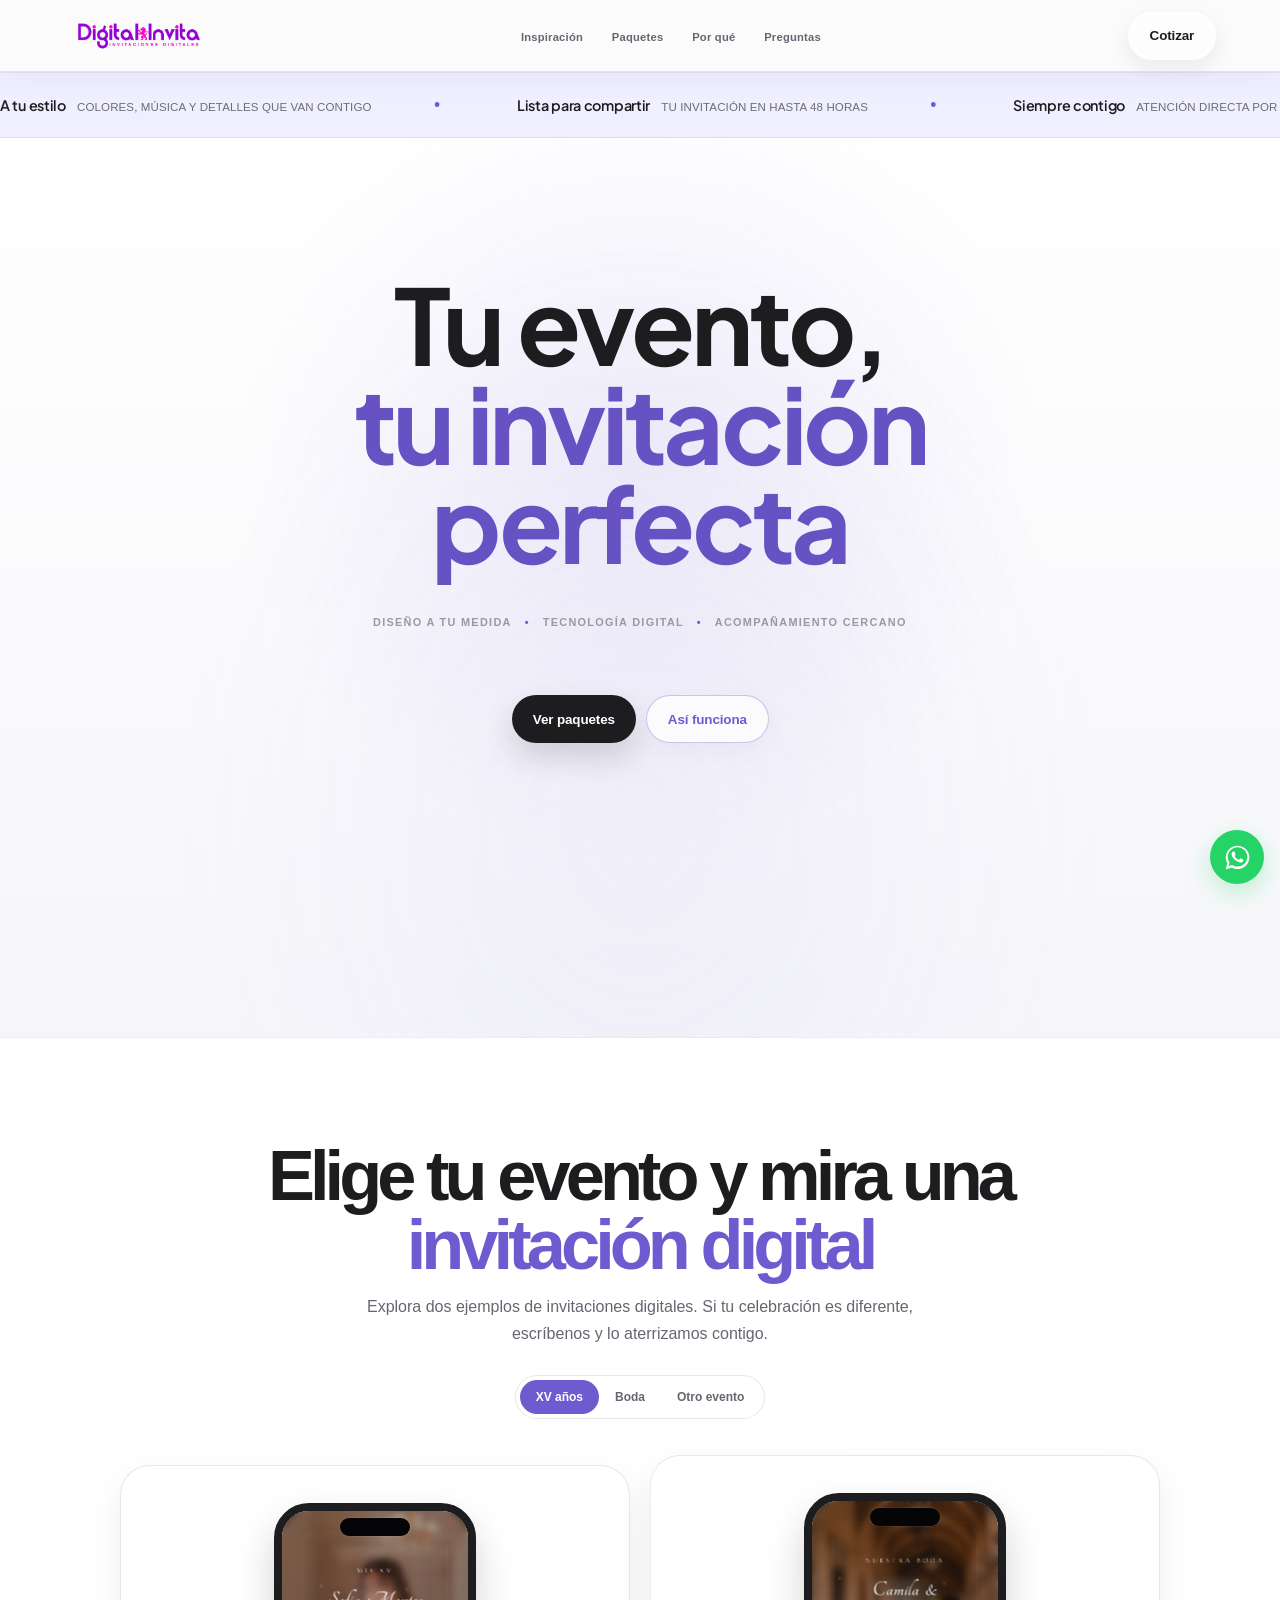
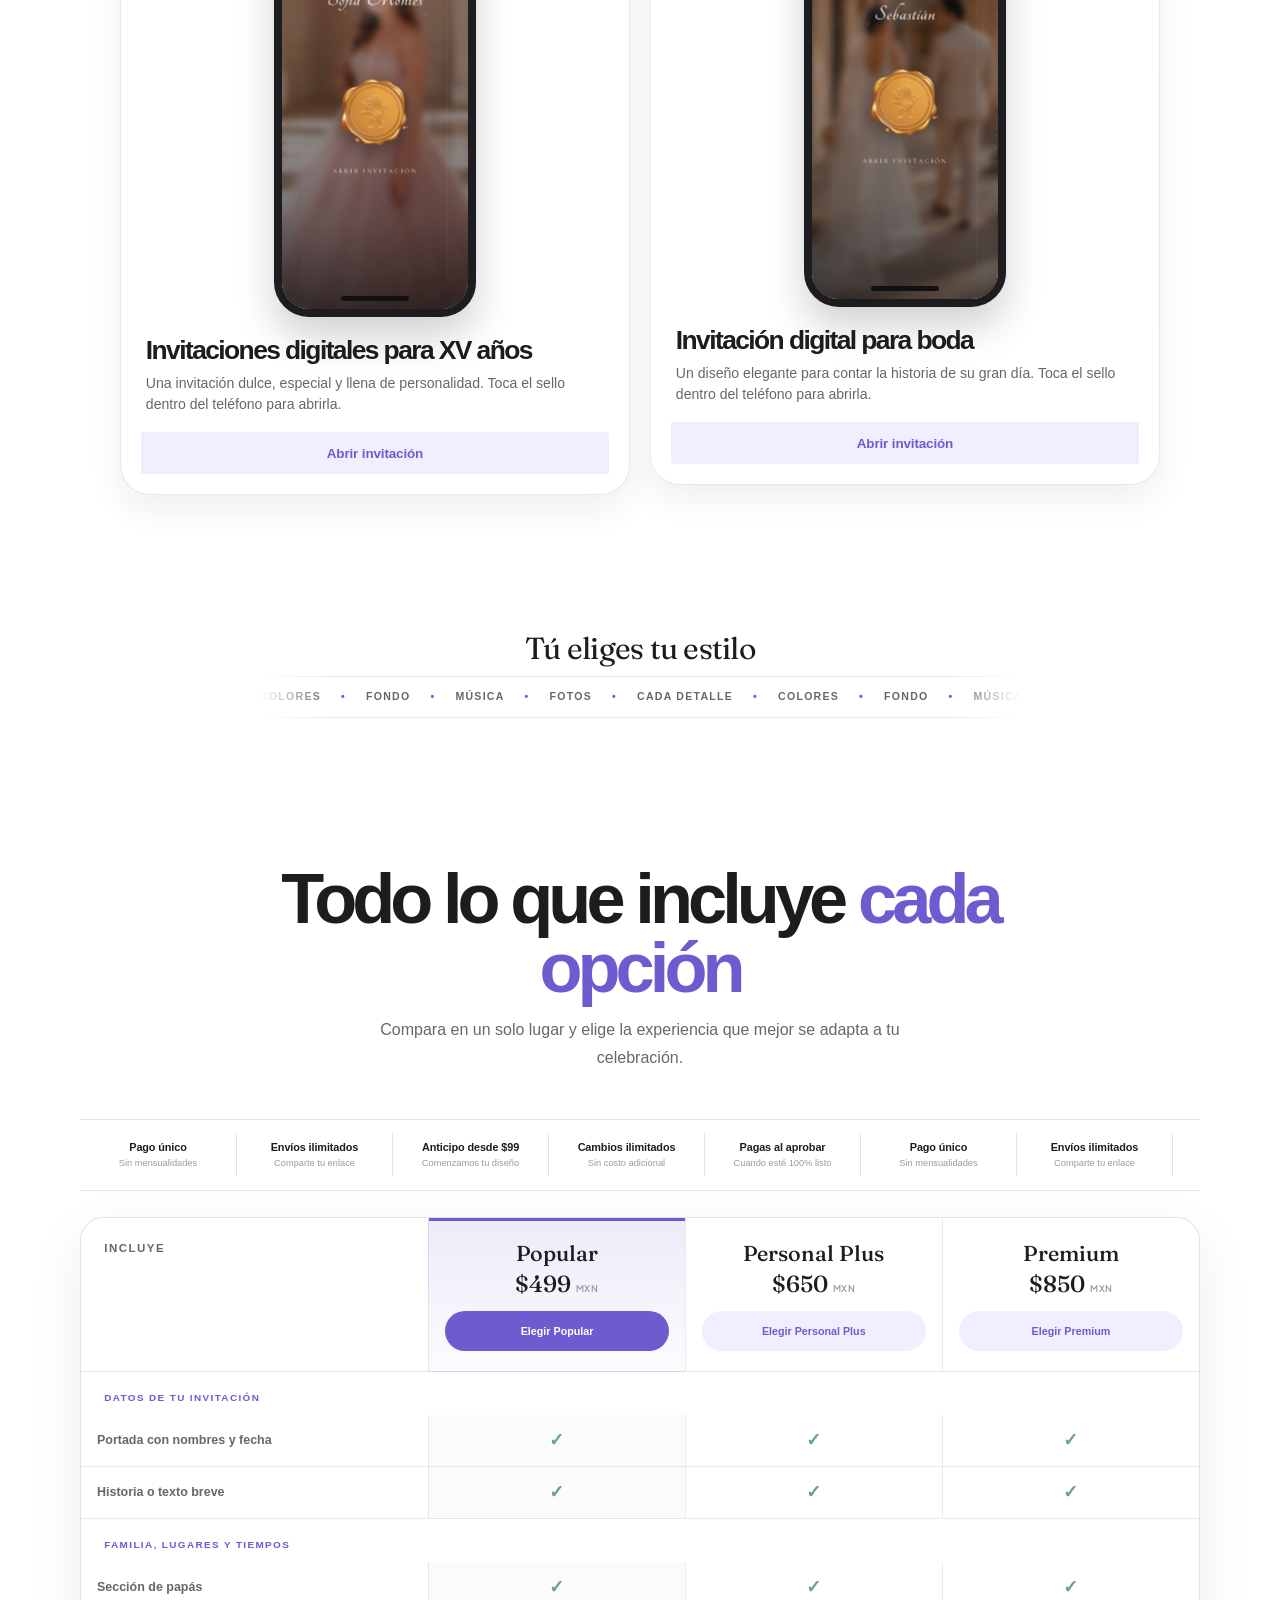
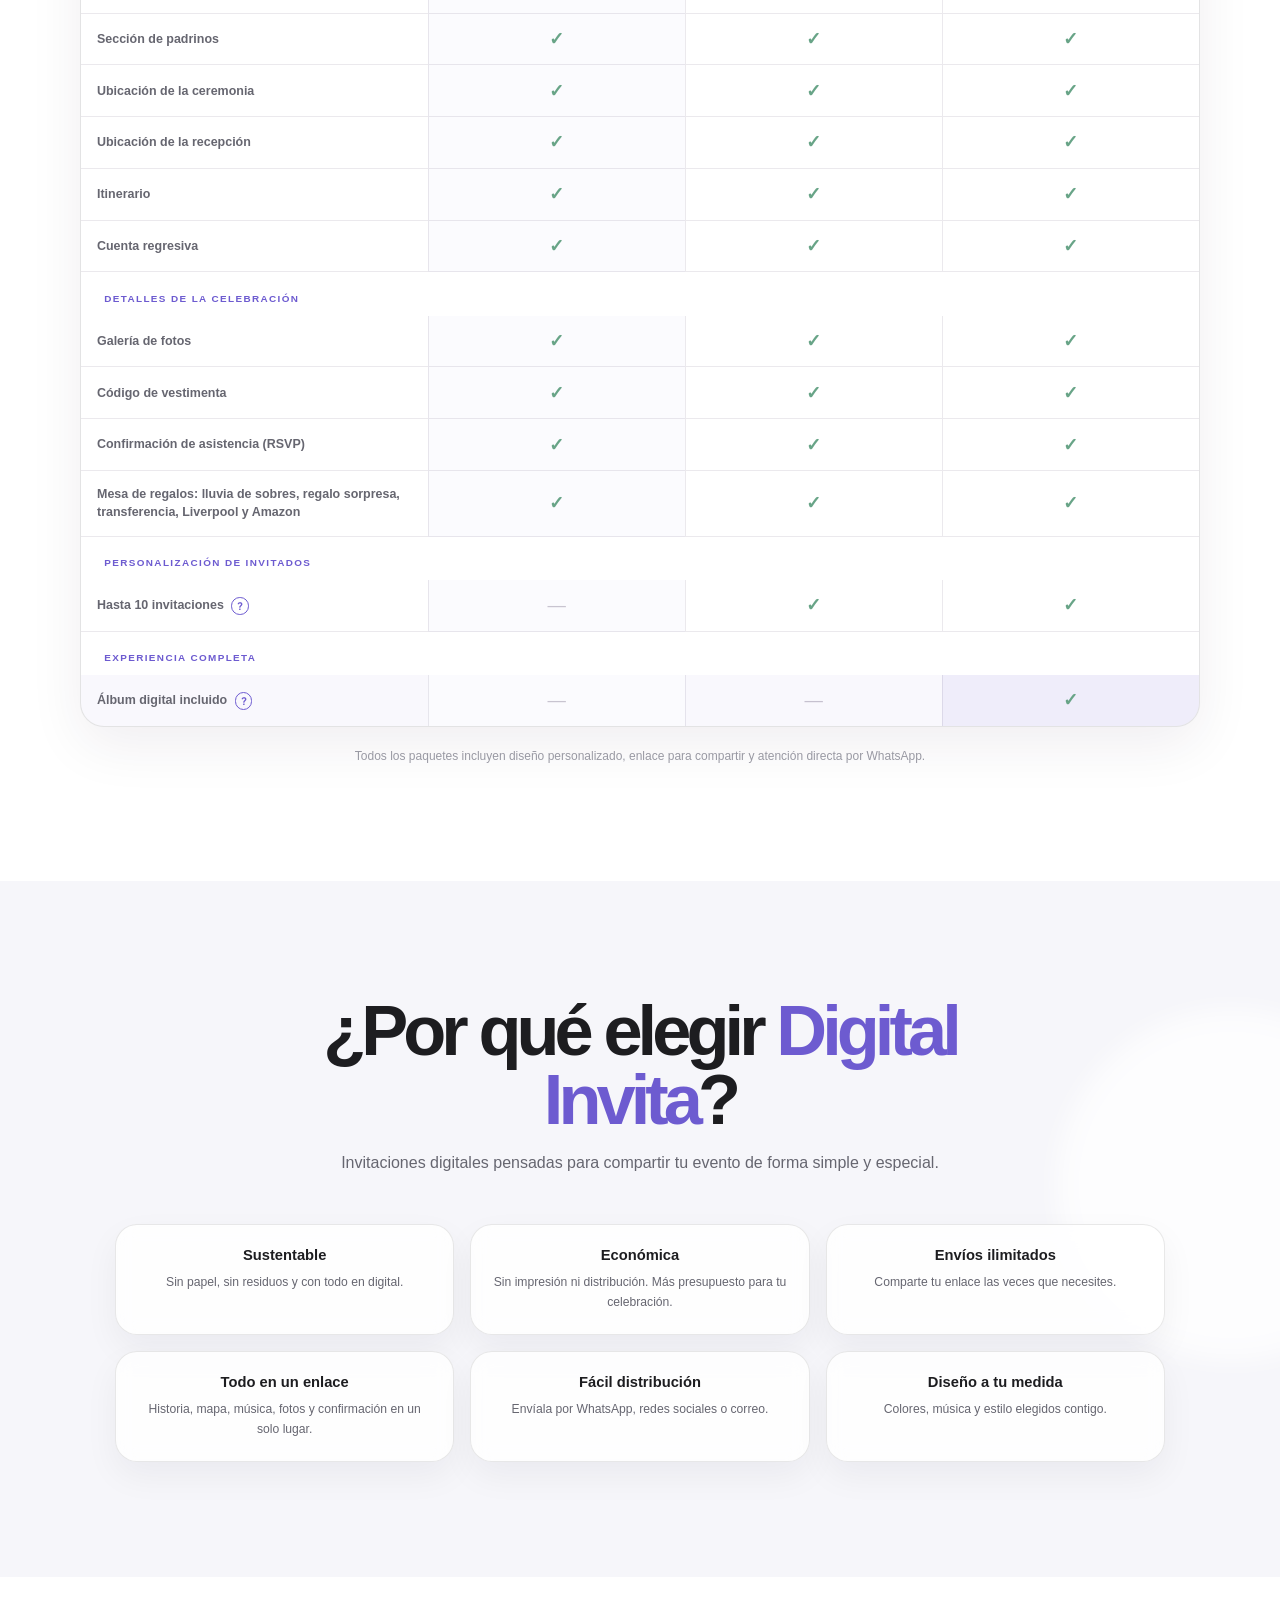
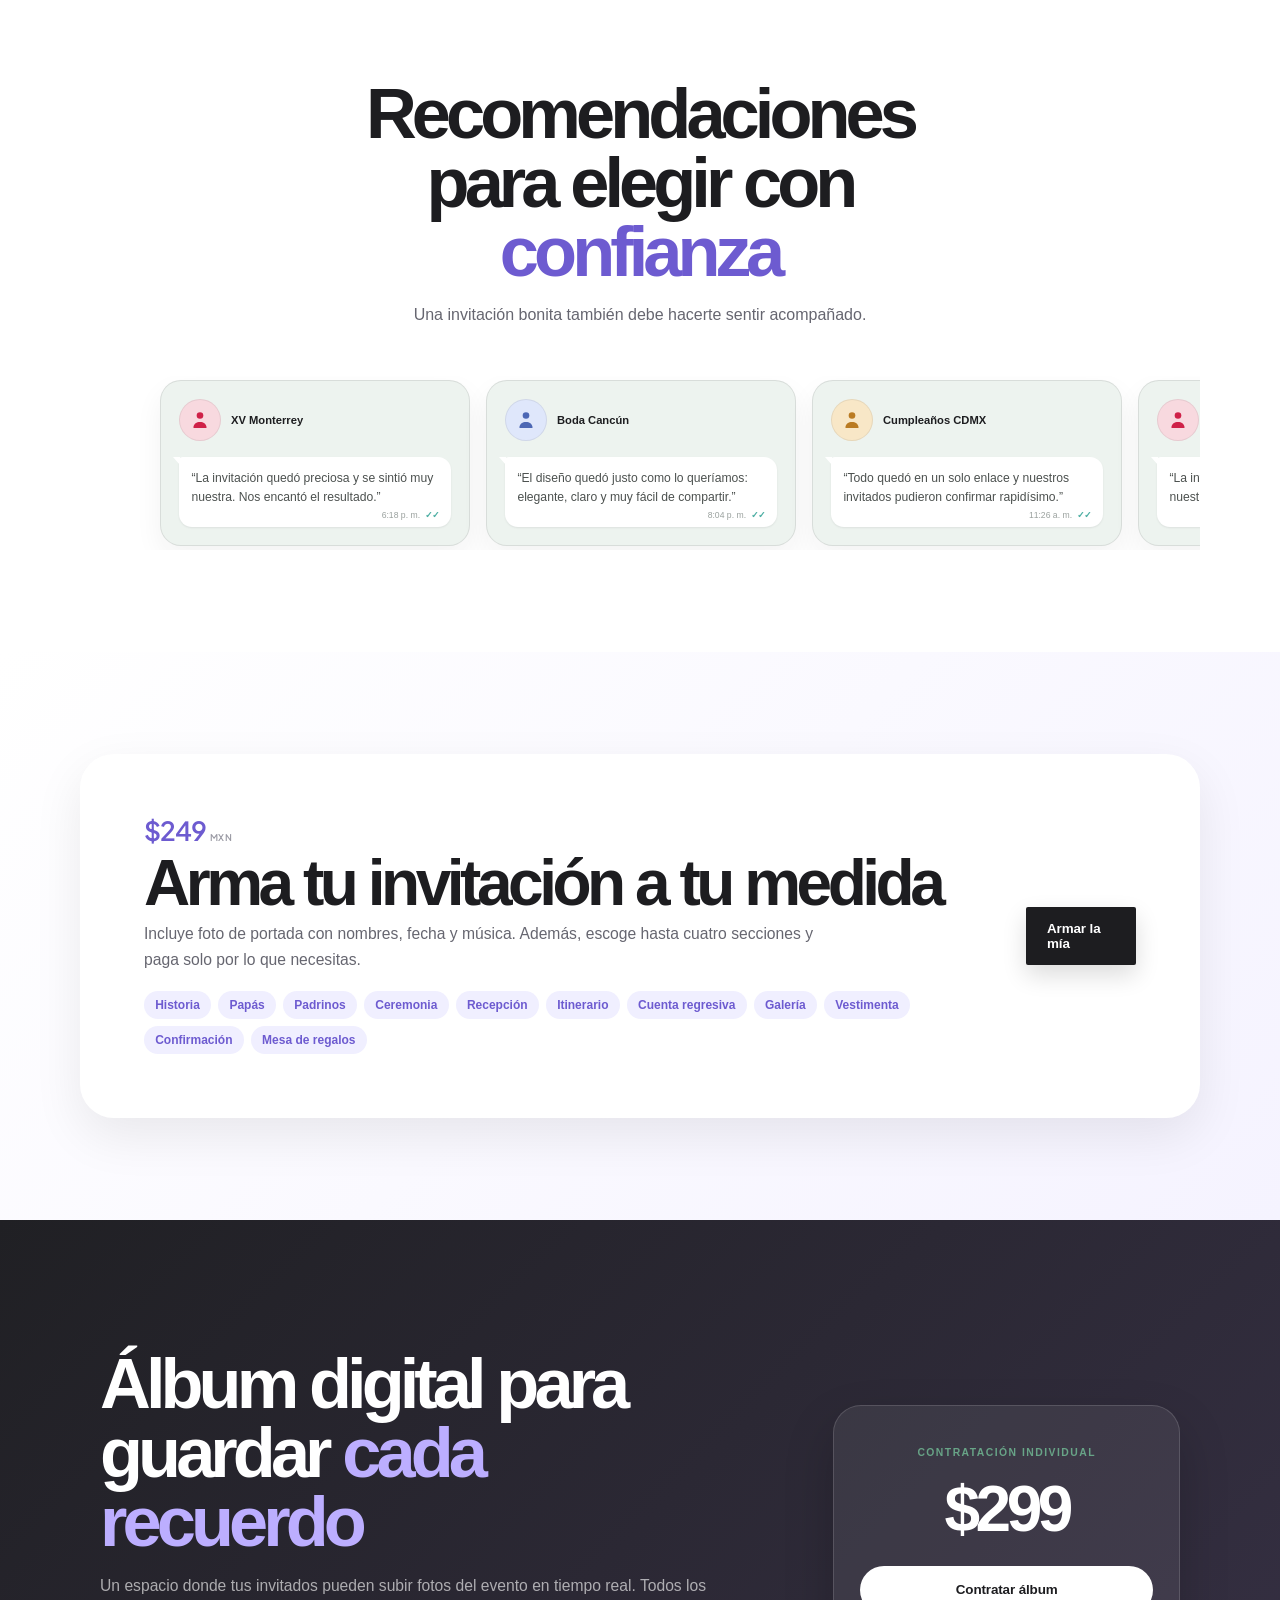
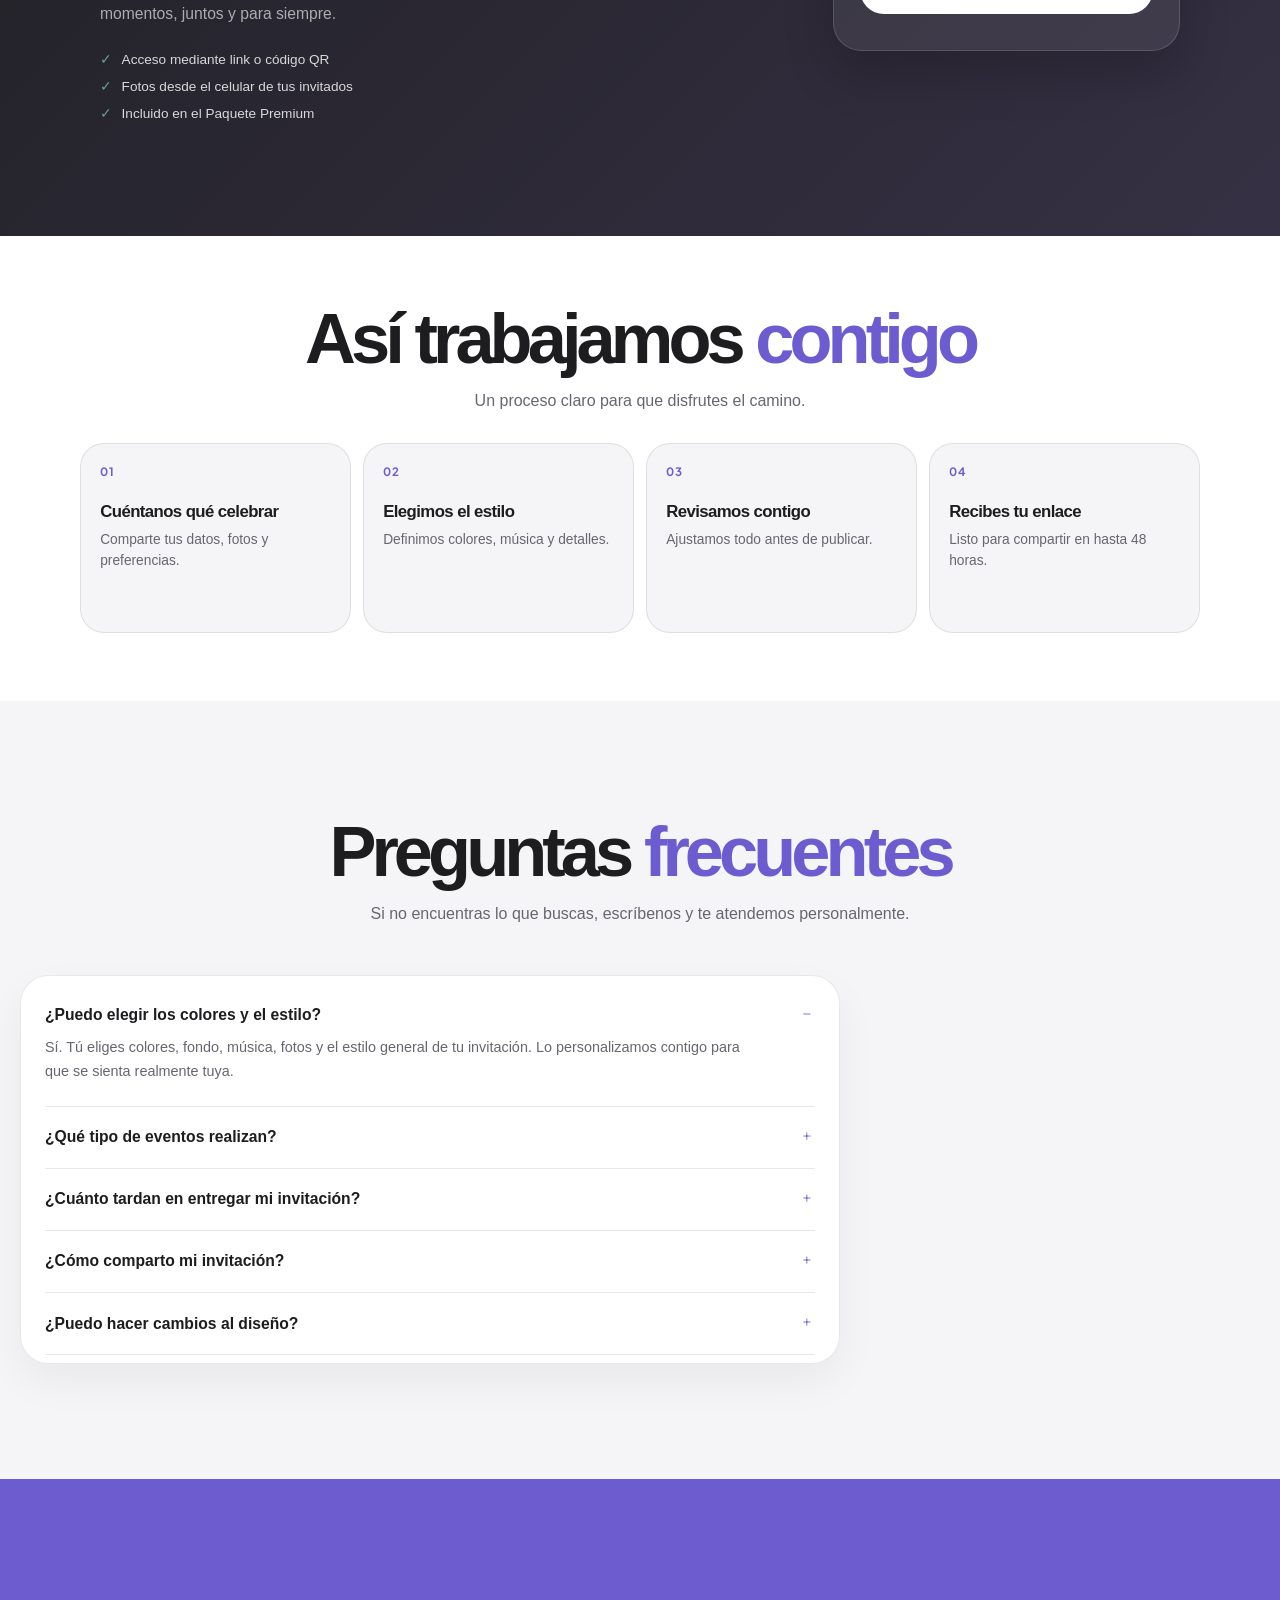
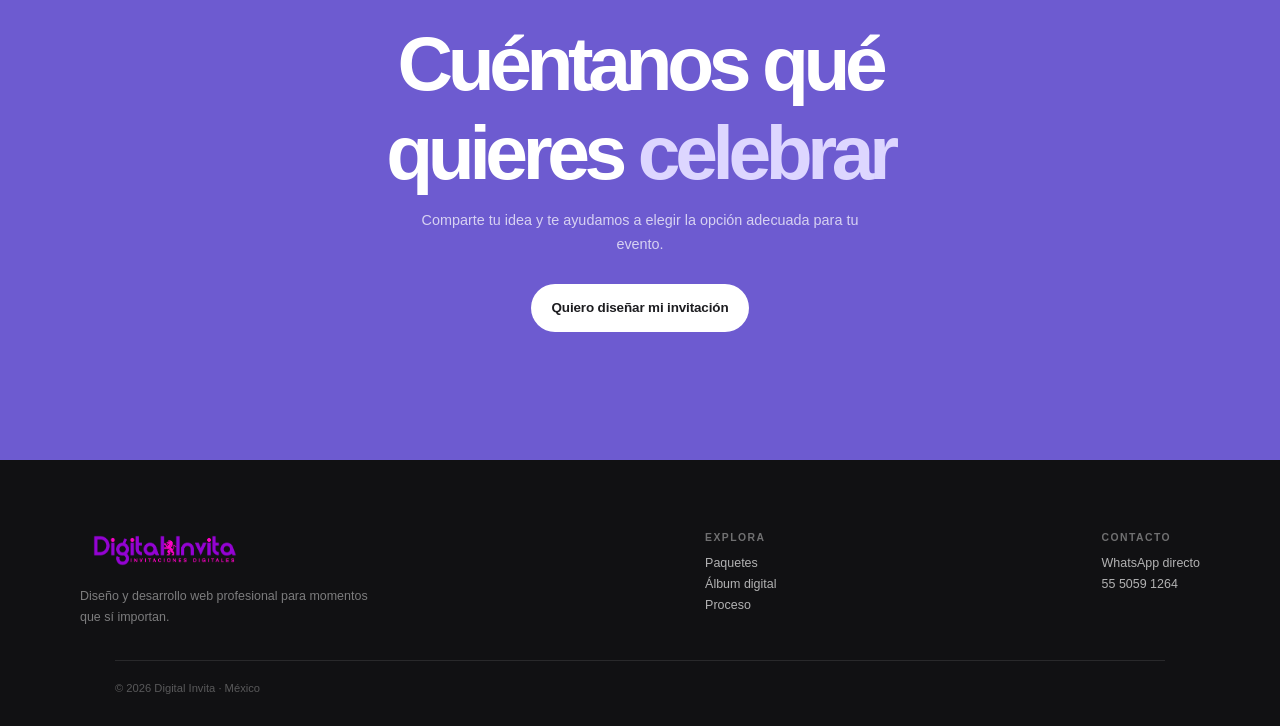
==== commit 561d118a: "Add files via upload" ====
--- a/index.html
+++ b/index.html
@@ -3031,13 +3031,224 @@
       .album-card::after { animation: none; }
     }
 
+    /* Lectura cómoda en móvil: aumenta la información sin cambiar la composición. */
+    @media (max-width: 560px) {
+      body { font-size: 16px; }
+
+      nav > .btn {
+        min-height: 42px;
+        padding: .68rem 1rem;
+        font-size: .76rem;
+      }
+
+      .hero p,
+      .section-head p,
+      .custom-card p,
+      .album p,
+      .cta p {
+        font-size: .98rem;
+        line-height: 1.72;
+      }
+
+      .hero-trust {
+        font-size: .72rem !important;
+        line-height: 1.8 !important;
+      }
+
+      .actions .btn,
+      .demo-card .btn,
+      .custom-card .btn,
+      .comparison-cta {
+        font-size: .82rem;
+      }
+
+      .event-tabs a {
+        padding: .72rem 1rem;
+        font-size: .82rem;
+      }
+
+      .demo-card h3 { font-size: 1.48rem; }
+      .demo-card p { font-size: .92rem; line-height: 1.62; }
+
+      .style-showcase h3 { font-size: 1.05rem; }
+      .style-marquee-track { font-size: .7rem; }
+
+      .purchase-assurance-item strong { font-size: .76rem; }
+      .purchase-assurance-item span { font-size: .66rem; }
+
+      .why-card h3 { font-size: 1rem; }
+      .why-card p { font-size: .9rem; line-height: 1.62; }
+
+      .custom-card h3 { font-size: 2rem; }
+      .section-tags li { font-size: .74rem; }
+
+      .album li { font-size: .92rem; }
+      .album-card small { font-size: .7rem; }
+
+      .faq summary { font-size: 1rem; line-height: 1.45; }
+      .faq details p { font-size: .94rem; line-height: 1.65; }
+
+      .step h3 { font-size: 1rem; }
+      .step p { font-size: .9rem; line-height: 1.62; }
+
+      .testimonial-meta strong { font-size: .8rem; }
+      .recommendation-bubble p { font-size: .88rem; line-height: 1.58; }
+      .recommendation-time { font-size: .6rem; }
+
+      /* La comparativa mantiene las cuatro columnas, pero deja de usar letras diminutas. */
+      .comparison-feature { font-size: .65rem; }
+      .comparison-badge { font-size: .5rem; }
+      .comparison-plan strong { font-size: .84rem; }
+      .comparison-price { font-size: 1.05rem; }
+      .comparison-price small { font-size: .48rem; }
+      .comparison-cta { font-size: .58rem; line-height: 1.2; }
+      .comparison-table tbody th { font-size: .66rem; line-height: 1.34; }
+      .comparison-group th { font-size: .55rem !important; }
+
+      .footer-brand p,
+      .footer-bottom { font-size: .84rem; }
+    }
+
+    /* Entrada del hero: el contenido llega por etapas, sin depender de JavaScript. */
+    .hero-entry-text {
+      display: inline-block;
+      transform-origin: 50% 100%;
+      will-change: transform, opacity, filter;
+      animation: heroThrowLeft .9s cubic-bezier(.22, 1, .36, 1) .34s both;
+    }
+
+    .hero-line-accent .hero-entry-text {
+      animation-name: heroThrowRight;
+      animation-delay: .52s;
+    }
+
+    .hero-trust li {
+      will-change: transform, opacity, filter;
+      animation: heroThrowUp .72s cubic-bezier(.22, 1, .36, 1) .9s both;
+    }
+
+    .hero-trust li:nth-child(2) { animation-delay: 1.01s; }
+    .hero-trust li:nth-child(3) { animation-delay: 1.12s; }
+
+    .hero .actions {
+      will-change: transform, opacity, filter;
+      animation: heroThrowUp .78s cubic-bezier(.22, 1, .36, 1) 1.34s both;
+    }
+
+    /* El hero ocupa la primera pantalla y termina con los botones. */
+    .hero {
+      min-height: 100svh;
+      display: flex;
+      flex-direction: column;
+      align-items: center;
+      justify-content: flex-start;
+      padding-top: clamp(8.5rem, 14vh, 11rem);
+      padding-bottom: clamp(4rem, 8vh, 7rem);
+      text-align: center;
+    }
+
+    .hero > div {
+      width: min(1120px, 100%);
+      margin-inline: auto;
+      display: flex;
+      flex-direction: column;
+      align-items: center;
+      text-align: center;
+      position: relative;
+      top: 0;
+      margin-top: 0;
+    }
+
+    .hero h1 {
+      width: 100%;
+      margin-left: auto;
+      margin-right: auto;
+      text-align: center;
+      perspective: 900px;
+    }
+
+    .hero .hero-trust,
+    .hero .actions {
+      justify-content: center;
+      margin-left: auto;
+      margin-right: auto;
+    }
+
+    .hero .hero-trust { width: 100%; }
+    .hero .actions {
+      width: fit-content;
+      margin-top: clamp(4rem, 7vh, 5.3rem);
+    }
+
+    /* Entrada más marcada: golpe visual breve y asentamiento controlado. */
+    .hero-entry-text {
+      animation-timing-function: cubic-bezier(.18, .89, .32, 1.18);
+    }
+
+    .hero-trust li,
+    .hero .actions {
+      animation-timing-function: cubic-bezier(.18, .89, .32, 1.14);
+    }
+
+    @keyframes heroThrowLeft {
+      from { opacity: 0; filter: blur(17px); transform: translate3d(-178px, 54px, 0) rotateY(-24deg) rotateZ(-5deg) scale(.64); }
+      54% { opacity: 1; filter: blur(0); transform: translate3d(24px, -10px, 0) rotateY(7deg) rotateZ(1deg) scale(1.09); }
+      78% { transform: translate3d(-7px, 3px, 0) rotateY(-1deg) rotateZ(0) scale(.985); }
+      to { opacity: 1; filter: blur(0); transform: translate3d(0, 0, 0) rotateY(0) rotateZ(0) scale(1); }
+    }
+
+    @keyframes heroThrowRight {
+      from { opacity: 0; filter: blur(17px); transform: translate3d(178px, 54px, 0) rotateY(24deg) rotateZ(5deg) scale(.64); }
+      54% { opacity: 1; filter: blur(0); transform: translate3d(-24px, -10px, 0) rotateY(-7deg) rotateZ(-1deg) scale(1.09); }
+      78% { transform: translate3d(7px, 3px, 0) rotateY(1deg) rotateZ(0) scale(.985); }
+      to { opacity: 1; filter: blur(0); transform: translate3d(0, 0, 0) rotateY(0) rotateZ(0) scale(1); }
+    }
+
+    @keyframes heroThrowUp {
+      from { opacity: 0; filter: blur(11px); transform: translate3d(0, 54px, 0) rotateX(16deg) scale(.84); }
+      58% { opacity: 1; filter: blur(0); transform: translate3d(0, -7px, 0) rotateX(-2deg) scale(1.045); }
+      80% { transform: translate3d(0, 2px, 0) rotateX(0) scale(.992); }
+      to { opacity: 1; filter: blur(0); transform: translate3d(0, 0, 0) rotateX(0) scale(1); }
+    }
+
+    @media (max-width: 560px) {
+      .hero {
+        min-height: 100svh;
+        padding-top: 7.6rem;
+        padding-bottom: 4.5rem;
+      }
+
+      .hero > div {
+        top: 0;
+        margin-top: 0;
+      }
+
+      .hero-entry-text { animation-duration: .82s; }
+      .hero .actions {
+        width: min(100%, 290px);
+        margin-top: 3.55rem;
+        animation-delay: 1.26s;
+      }
+    }
+
+    @media (prefers-reduced-motion: reduce) {
+      .hero-entry-text,
+      .hero-trust li,
+      .hero .actions {
+        animation: none !important;
+        opacity: 1;
+        filter: none;
+        transform: none;
+      }
+    }
+
   </style>
 </head>
 <body>
   <nav><a class="brand" href="#inicio" aria-label="Digital Invita"><img class="brand-logo" src="logo.png" alt="Digital Invita" width="3544" height="774" decoding="async"></a><ul class="nav-links"><li><a href="#demos">Inspiración</a></li><li><a href="#paquetes">Paquetes</a></li><li><a href="#porque">Por qué</a></li><li><a href="#preguntas">Preguntas</a></li></ul><a class="btn btn-primary" href="#paquetes">Cotizar</a></nav>
   <main id="inicio">
     <div class="stats" aria-label="Beneficios de Digital Invita"><div class="stats-track"><div class="stats-group"><div class="stat"><strong>A tu estilo</strong><span>Colores, música y detalles que van contigo</span></div><div class="stat"><strong>Lista para compartir</strong><span>Tu invitación en hasta 48 horas</span></div><div class="stat"><strong>Siempre contigo</strong><span>Atención directa por WhatsApp</span></div></div><div class="stats-group" aria-hidden="true"><div class="stat"><strong>A tu estilo</strong><span>Colores, música y detalles que van contigo</span></div><div class="stat"><strong>Lista para compartir</strong><span>Tu invitación en hasta 48 horas</span></div><div class="stat"><strong>Siempre contigo</strong><span>Atención directa por WhatsApp</span></div></div></div></div>
-    <section class="hero"><div><h1><span class="hero-line hero-line-main">Tu evento,</span><br><span class="hero-line hero-line-accent"><em>tu invitación perfecta</em></span></h1><ul class="hero-trust" aria-label="Lo que ofrece Digital Invita"><li>Diseño a tu medida</li><li>Tecnología digital</li><li>Acompañamiento cercano</li></ul><div class="actions"><a class="btn btn-primary" href="#paquetes">Ver paquetes</a><a class="btn btn-outline" href="#proceso">Así funciona</a></div></div></section>
+    <section class="hero"><div><h1><span class="hero-line hero-line-main"><span class="hero-entry-text">Tu evento,</span></span><br><span class="hero-line hero-line-accent"><span class="hero-entry-text"><em>tu invitación perfecta</em></span></span></h1><ul class="hero-trust" aria-label="Lo que ofrece Digital Invita"><li>Diseño a tu medida</li><li>Tecnología digital</li><li>Acompañamiento cercano</li></ul><div class="actions"><a class="btn btn-primary" href="#paquetes">Ver paquetes</a><a class="btn btn-outline" href="#proceso">Así funciona</a></div></div></section>
     <section id="demos" class="demos"><div class="section-head"><h2>Elige tu evento y mira una <em>invitación digital</em></h2><p>Explora dos ejemplos de invitaciones digitales. Si tu celebración es diferente, escríbenos y lo aterrizamos contigo.</p></div><div class="event-tabs"><a href="#xv">XV años</a><a href="#boda">Boda</a><a href="https://wa.me/525550591264?text=Hola%2C%20tengo%20otro%20tipo%20de%20evento%20y%20quiero%20una%20invitaci%C3%B3n%20digital." target="_blank">Otro evento</a></div><div class="demo-grid"><article id="xv" class="demo-card"><div class="phone"><iframe src="demos/xv/index.html" title="Vista previa de invitación de XV años" loading="eager" scrolling="yes"></iframe></div><h3>Invitaciones digitales para XV años</h3><p>Una invitación dulce, especial y llena de personalidad. Toca el sello dentro del teléfono para abrirla.</p><a class="btn" href="demos/xv/index.html" target="_blank">Abrir invitación</a></article><article id="boda" class="demo-card"><div class="phone"><iframe src="demos/boda/index.html" title="Vista previa de invitación de boda" loading="lazy" scrolling="yes"></iframe></div><h3>Invitación digital para boda</h3><p>Un diseño elegante para contar la historia de su gran día. Toca el sello dentro del teléfono para abrirla.</p><a class="btn" href="demos/boda/index.html" target="_blank">Abrir invitación</a></article></div><div class="style-showcase" aria-labelledby="style-showcase-title"><h3 id="style-showcase-title">Tú eliges tu estilo</h3><div class="style-marquee" aria-label="Personaliza tu invitación con colores, fondo, música, fotos y cada detalle"><div class="style-marquee-track"><span>Colores</span><span>Fondo</span><span>Música</span><span>Fotos</span><span>Cada detalle</span><span aria-hidden="true">Colores</span><span aria-hidden="true">Fondo</span><span aria-hidden="true">Música</span><span aria-hidden="true">Fotos</span><span aria-hidden="true">Cada detalle</span></div></div></div></section>
     <section id="porque" class="why-section"><div class="section-head"><h2>¿Por qué elegir <em>Digital Invita</em>?</h2><p>Invitaciones digitales pensadas para compartir tu evento de forma simple y especial.</p></div><div class="why-grid"><article class="why-card"><div><h3>Sustentable</h3><p>Sin papel, sin residuos y con todo en digital.</p></div></article><article class="why-card"><div><h3>Económica</h3><p>Sin impresión ni distribución. Más presupuesto para tu celebración.</p></div></article><article class="why-card"><div><h3>Envíos ilimitados</h3><p>Comparte tu enlace las veces que necesites.</p></div></article><article class="why-card"><div><h3>Todo en un enlace</h3><p>Historia, mapa, música, fotos y confirmación en un solo lugar.</p></div></article><article class="why-card"><div><h3>Fácil distribución</h3><p>Envíala por WhatsApp, redes sociales o correo.</p></div></article><article class="why-card"><div><h3>Diseño a tu medida</h3><p>Colores, música y estilo elegidos contigo.</p></div></article></div></section>
     <section id="paquetes" class="packages"><div class="section-head"><span class="pill">Compara y elige</span><h2>Todo lo que incluye <em>cada opción</em></h2><p>Compara en un solo lugar y elige la experiencia que mejor se adapta a tu celebración.</p></div><div class="comparison-shell" role="region" aria-label="Comparativa de paquetes" tabindex="0"><table class="comparison-table"><caption class="sr-only">Comparación de paquetes de invitaciones digitales</caption><thead><tr><th scope="col" class="comparison-feature">Incluye</th><th scope="col" class="comparison-plan comparison-plan-popular"><span class="comparison-badge">Más popular</span><strong>Popular</strong><span class="comparison-price">$499 <small>MXN</small></span><a class="comparison-cta" href="https://wa.me/525550591264?text=Hola%2C%20me%20interesa%20el%20Paquete%20Popular%20de%20%24499%20para%20mi%20invitaci%C3%B3n." target="_blank">Elegir Popular</a></th><th scope="col" class="comparison-plan"><span class="comparison-badge comparison-badge-soft">Invitados</span><strong>Personal Plus</strong><span class="comparison-price">$650 <small>MXN</small></span><a class="comparison-cta comparison-cta-light" href="https://wa.me/525550591264?text=Hola%2C%20me%20interesa%20el%20Paquete%20Personal%20Plus%20de%20%24650%20para%20mi%20invitaci%C3%B3n." target="_blank">Elegir Personal Plus</a></th><th scope="col" class="comparison-plan"><span class="comparison-badge comparison-badge-pink">Todo incluido</span><strong>Premium</strong><span class="comparison-price">$850 <small>MXN</small></span><a class="comparison-cta comparison-cta-light" href="https://wa.me/525550591264?text=Hola%2C%20me%20interesa%20el%20Paquete%20Premium%20de%20%24850%20para%20mi%20invitaci%C3%B3n." target="_blank">Elegir Premium</a></th></tr></thead><tbody><tr class="comparison-group"><th colspan="4">Datos de tu invitación</th></tr><tr><th scope="row">Portada con nombres y fecha</th><td><span class="comparison-check" aria-label="Incluido">✓</span></td><td><span class="comparison-check" aria-label="Incluido">✓</span></td><td><span class="comparison-check" aria-label="Incluido">✓</span></td></tr><tr><th scope="row">Historia o texto breve</th><td><span class="comparison-check" aria-label="Incluido">✓</span></td><td><span class="comparison-check" aria-label="Incluido">✓</span></td><td><span class="comparison-check" aria-label="Incluido">✓</span></td></tr><tr class="comparison-group"><th colspan="4">Familia, lugares y tiempos</th></tr><tr><th scope="row">Sección de papás</th><td><span class="comparison-check" aria-label="Incluido">✓</span></td><td><span class="comparison-check" aria-label="Incluido">✓</span></td><td><span class="comparison-check" aria-label="Incluido">✓</span></td></tr><tr><th scope="row">Sección de padrinos</th><td><span class="comparison-check" aria-label="Incluido">✓</span></td><td><span class="comparison-check" aria-label="Incluido">✓</span></td><td><span class="comparison-check" aria-label="Incluido">✓</span></td></tr><tr><th scope="row">Ubicación de la ceremonia</th><td><span class="comparison-check" aria-label="Incluido">✓</span></td><td><span class="comparison-check" aria-label="Incluido">✓</span></td><td><span class="comparison-check" aria-label="Incluido">✓</span></td></tr><tr><th scope="row">Ubicación de la recepción</th><td><span class="comparison-check" aria-label="Incluido">✓</span></td><td><span class="comparison-check" aria-label="Incluido">✓</span></td><td><span class="comparison-check" aria-label="Incluido">✓</span></td></tr><tr><th scope="row">Itinerario</th><td><span class="comparison-check" aria-label="Incluido">✓</span></td><td><span class="comparison-check" aria-label="Incluido">✓</span></td><td><span class="comparison-check" aria-label="Incluido">✓</span></td></tr><tr><th scope="row">Cuenta regresiva</th><td><span class="comparison-check" aria-label="Incluido">✓</span></td><td><span class="comparison-check" aria-label="Incluido">✓</span></td><td><span class="comparison-check" aria-label="Incluido">✓</span></td></tr><tr class="comparison-group"><th colspan="4">Detalles de la celebración</th></tr><tr><th scope="row">Galería de fotos</th><td><span class="comparison-check" aria-label="Incluido">✓</span></td><td><span class="comparison-check" aria-label="Incluido">✓</span></td><td><span class="comparison-check" aria-label="Incluido">✓</span></td></tr><tr><th scope="row">Código de vestimenta</th><td><span class="comparison-check" aria-label="Incluido">✓</span></td><td><span class="comparison-check" aria-label="Incluido">✓</span></td><td><span class="comparison-check" aria-label="Incluido">✓</span></td></tr><tr><th scope="row">Confirmación de asistencia (RSVP)</th><td><span class="comparison-check" aria-label="Incluido">✓</span></td><td><span class="comparison-check" aria-label="Incluido">✓</span></td><td><span class="comparison-check" aria-label="Incluido">✓</span></td></tr><tr><th scope="row">Mesa de regalos: lluvia de sobres, regalo sorpresa, transferencia, Liverpool y Amazon</th><td><span class="comparison-check" aria-label="Incluido">✓</span></td><td><span class="comparison-check" aria-label="Incluido">✓</span></td><td><span class="comparison-check" aria-label="Incluido">✓</span></td></tr><tr class="comparison-group"><th colspan="4">Personalización de invitados</th></tr><tr><th scope="row">Hasta 10 invitaciones</th><td><span class="comparison-dash" aria-label="No incluido">—</span></td><td><span class="comparison-check" aria-label="Incluido">✓</span></td><td><span class="comparison-check" aria-label="Incluido">✓</span></td></tr><tr class="comparison-group"><th colspan="4">Experiencia completa</th></tr><tr><th scope="row">Álbum digital colaborativo incluido</th><td><span class="comparison-dash" aria-label="No incluido">—</span></td><td><span class="comparison-dash" aria-label="No incluido">—</span></td><td><span class="comparison-check" aria-label="Incluido">✓</span></td></tr></tbody></table></div><div class="comparison-mobile"><article class="mobile-plan mobile-plan-featured"><span class="comparison-badge">Más popular</span><h3>Popular</h3><strong class="mobile-plan-price">$499 <small>MXN</small></strong><p>Una invitación completa con todos los detalles de tu celebración.</p><ul><li>Portada con nombres y fecha</li><li>Historia o texto breve</li><li>Papás y padrinos</li><li>Ceremonia y recepción</li><li>Itinerario y cuenta regresiva</li><li>Galería y código de vestimenta</li><li>Confirmación de asistencia (RSVP)</li><li>Mesa de regalos: lluvia de sobres, regalo sorpresa, transferencia, Liverpool y Amazon</li></ul><a class="comparison-cta" href="https://wa.me/525550591264?text=Hola%2C%20me%20interesa%20el%20Paquete%20Popular%20de%20%24499%20para%20mi%20invitaci%C3%B3n." target="_blank">Elegir Popular</a></article><article class="mobile-plan"><span class="comparison-badge comparison-badge-soft">Invitados</span><h3>Personal Plus</h3><strong class="mobile-plan-price">$650 <small>MXN</small></strong><p>Todo lo del Popular, con invitaciones configuradas para distintos pases.</p><ul><li>Todo lo incluido en Popular</li><li>Hasta 10 invitaciones</li></ul><a class="comparison-cta comparison-cta-light" href="https://wa.me/525550591264?text=Hola%2C%20me%20interesa%20el%20Paquete%20Personal%20Plus%20de%20%24650%20para%20mi%20invitaci%C3%B3n." target="_blank">Elegir Personal Plus</a></article><article class="mobile-plan"><span class="comparison-badge comparison-badge-pink">Todo incluido</span><h3>Premium</h3><strong class="mobile-plan-price">$850 <small>MXN</small></strong><p>La experiencia completa para reunir invitación y álbum.</p><ul><li>Todo lo incluido en Popular</li><li>Hasta 10 invitaciones</li><li>Álbum digital colaborativo incluido</li></ul><a class="comparison-cta comparison-cta-light" href="https://wa.me/525550591264?text=Hola%2C%20me%20interesa%20el%20Paquete%20Premium%20de%20%24850%20para%20mi%20invitaci%C3%B3n." target="_blank">Elegir Premium</a></article></div><p class="comparison-note">Todos los paquetes incluyen diseño personalizado, enlace para compartir y atención directa por WhatsApp.</p></section>
